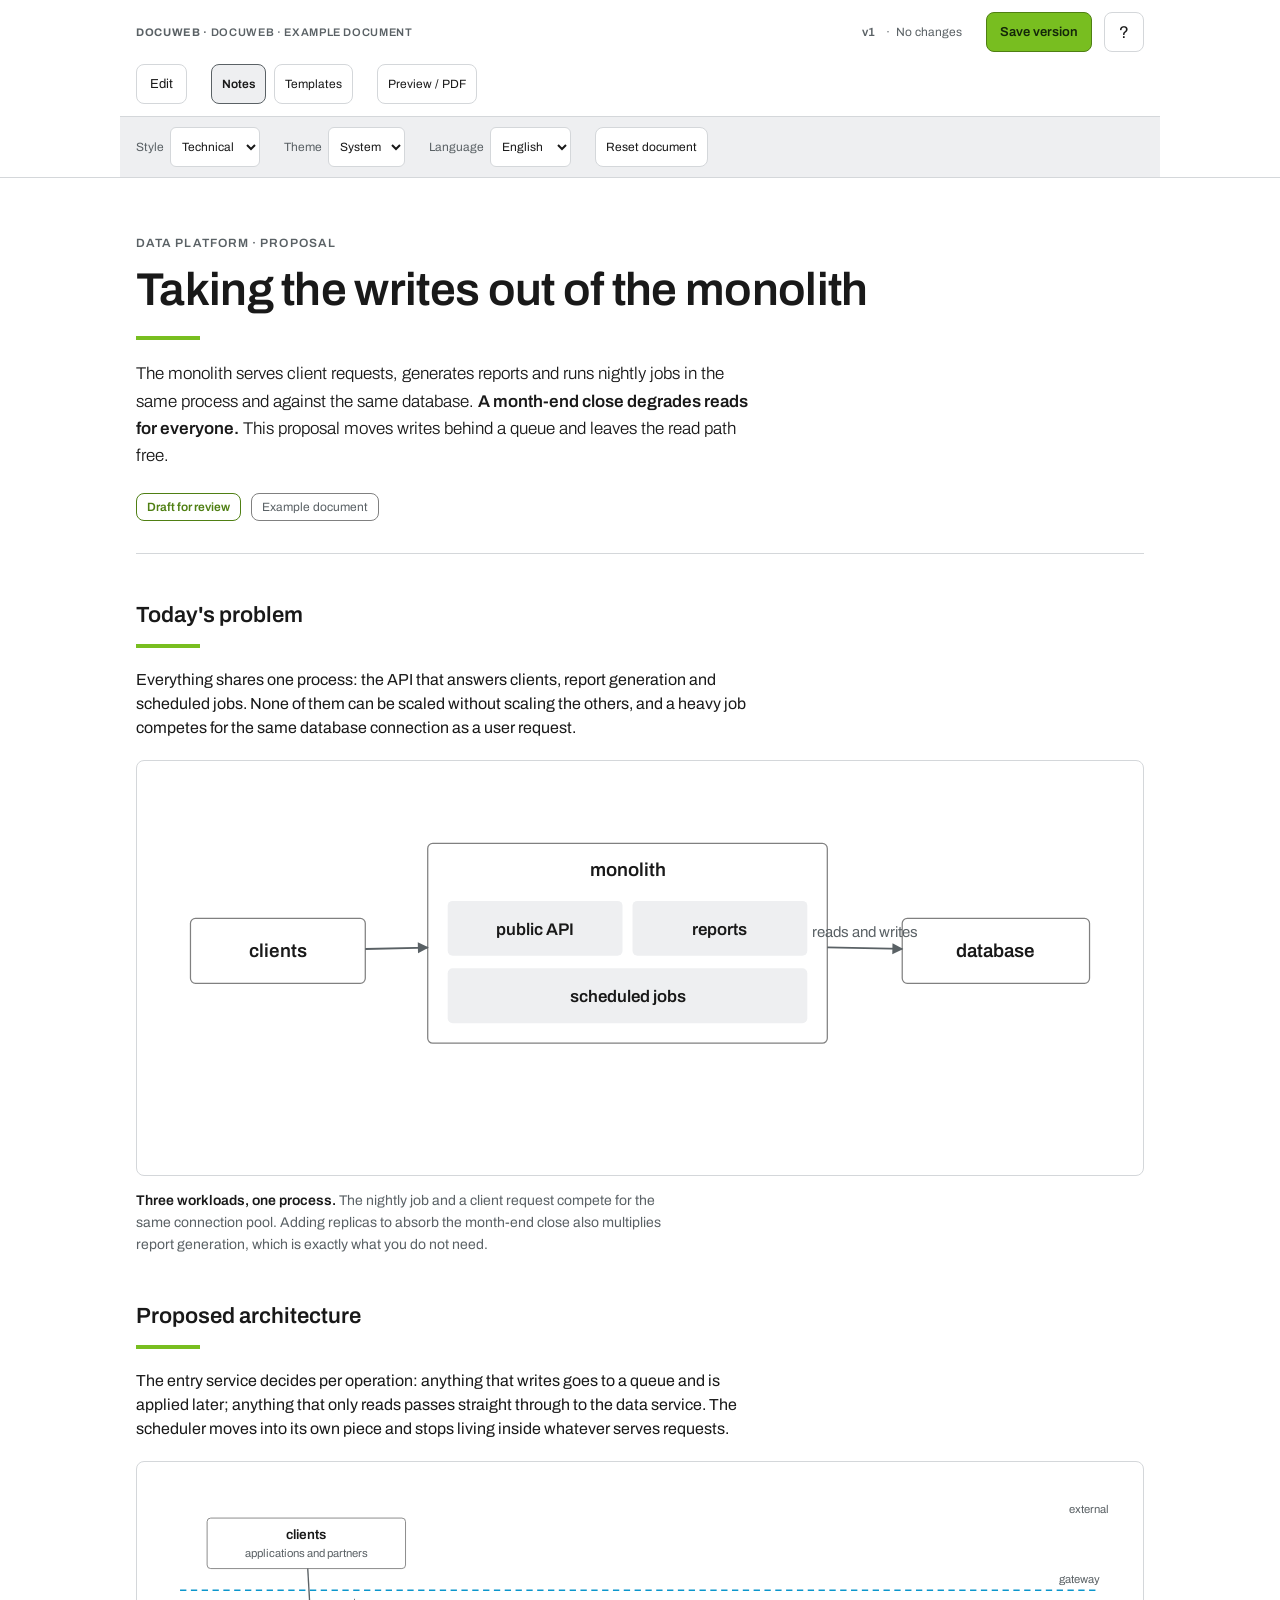
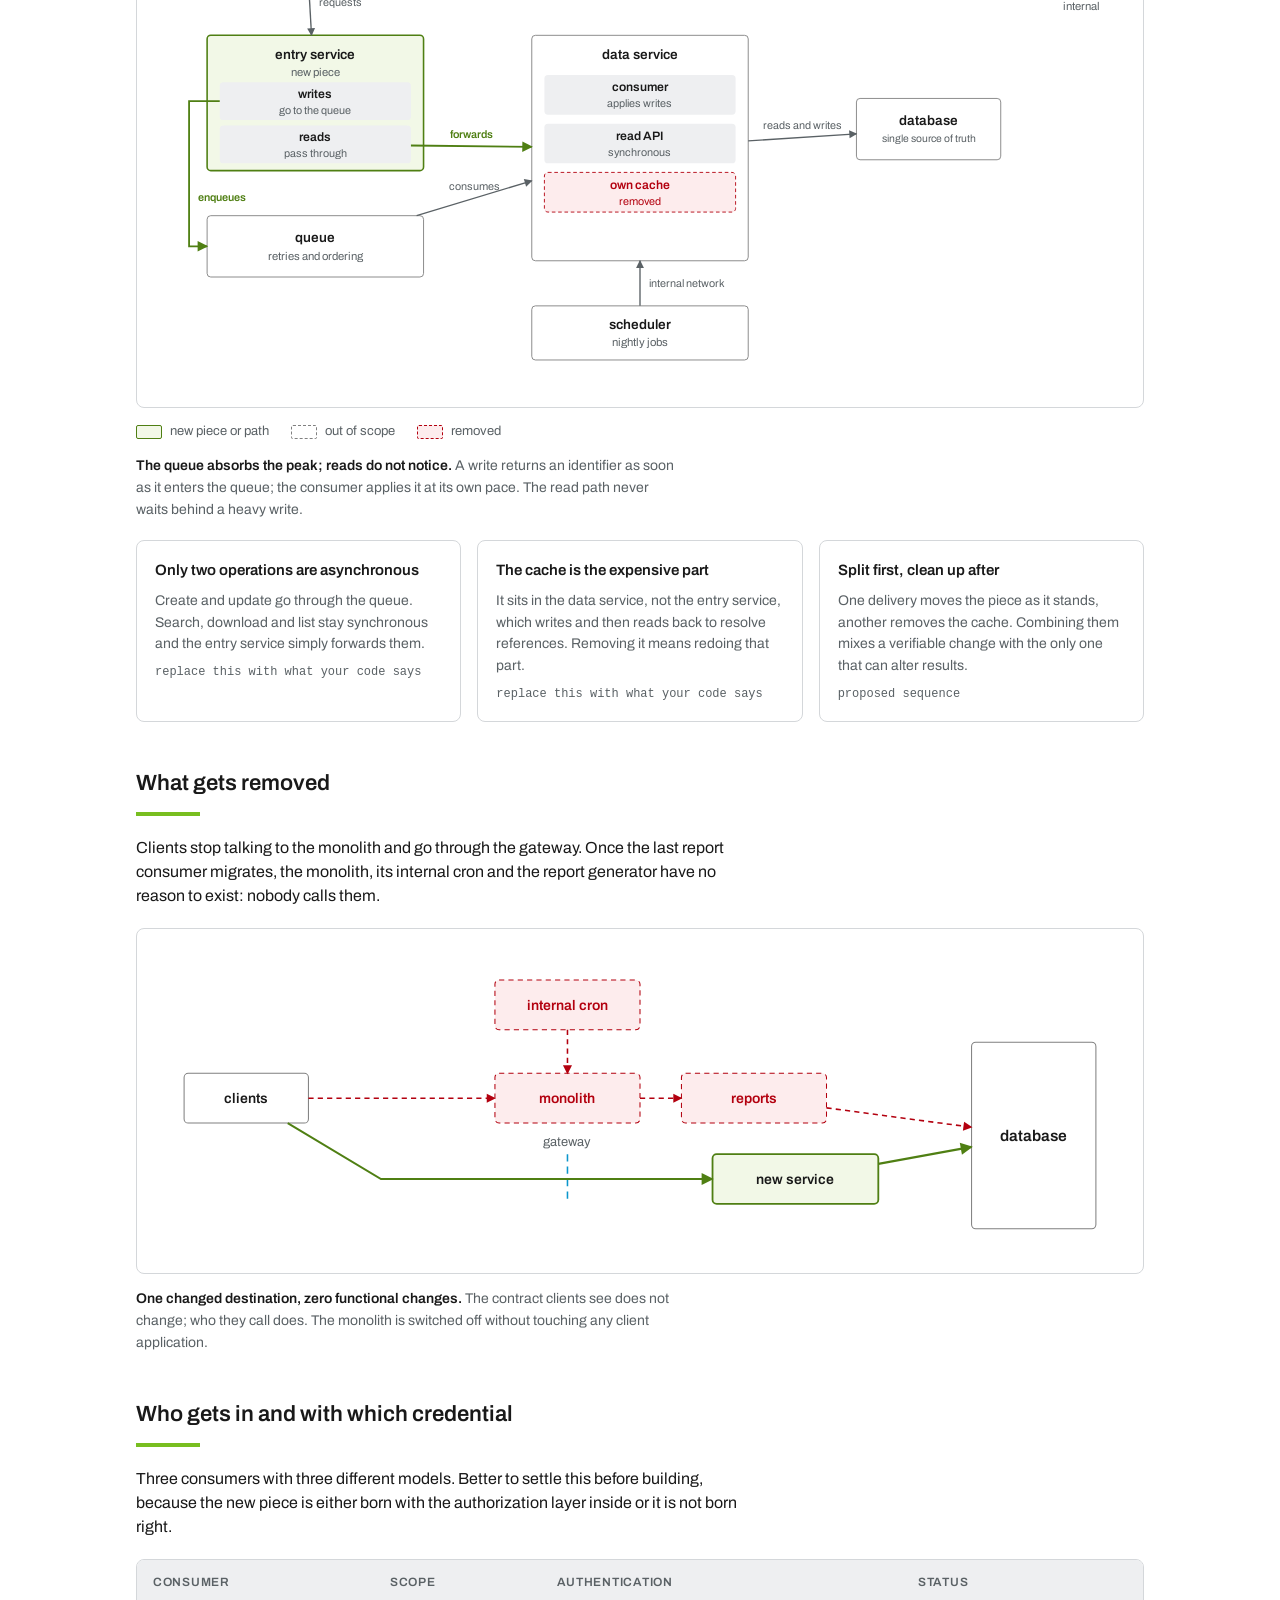
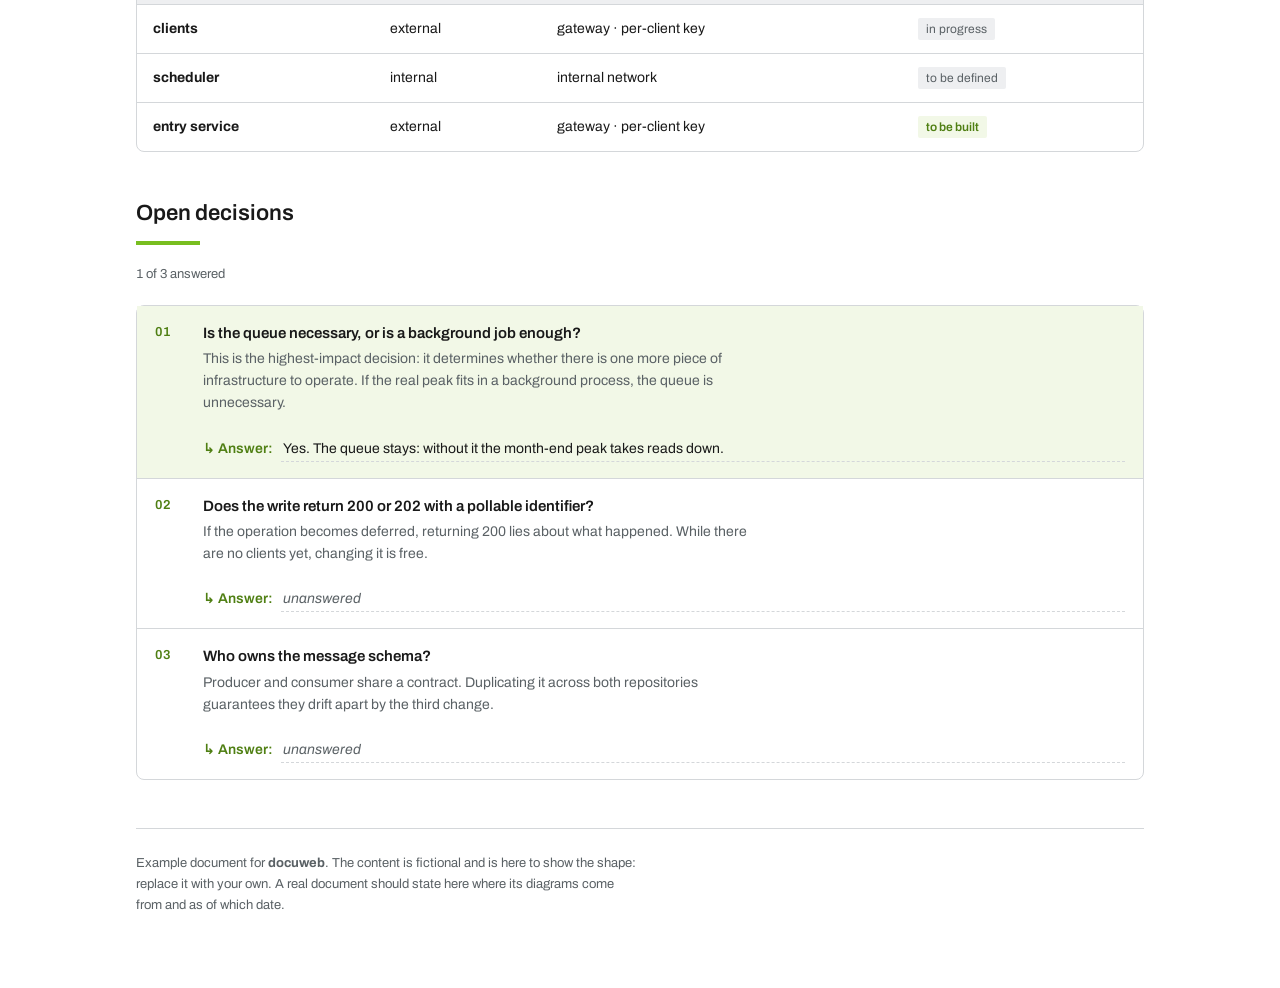
==== index.html @ 3a15a32e "feat: un solo botón Editar, Restablecer a la vista y enlaces Tres cosas que se notan al usar el docu" ====
<!doctype html>
<html lang="en">
<head>
<meta charset="utf-8">
<meta name="viewport" content="width=device-width, initial-scale=1, viewport-fit=cover">
<meta name="color-scheme" content="light dark">
<title>Taking the writes out of the monolith</title>
<meta name="description" content="docuweb example document: editable diagrams, review notes, decision answers and versioning in a single HTML file.">
<link rel="preconnect" href="https://fonts.googleapis.com">
<link rel="preconnect" href="https://fonts.gstatic.com" crossorigin>
<link rel="stylesheet" href="https://fonts.googleapis.com/css2?family=Archivo:wght@300;400;600&display=swap">
<style>:root{--surface:#ffffff;--surface-2:#eeeff1;--ink:#191919;--ink-muted:#5a6165;--border:#d4d7da;--border-strong:#808080;--brand:#78be20;--brand-ink:#4f7f13;--brand-tint:#f2f8e7;--info:#0b96cc;--danger:#b3000f;--danger-tint:#fdeced;--note-tint:#e6f4fb;--note-ink:#0a6d94;--radius:4px}@media (prefers-color-scheme:dark){:root:not([data-theme="light"]){--surface:#16191b;--surface-2:#212629;--ink:#eef1f2;--ink-muted:#a4acb1;--border:#343b40;--border-strong:#5e676c;--brand:#8fd42e;--brand-ink:#a3dd52;--brand-tint:#1c2a11;--info:#4cb9e6;--danger:#ff7b7b;--danger-tint:#2c1517;--note-tint:#112c38;--note-ink:#6fcdf0}}:root[data-theme="dark"]{--surface:#16191b;--surface-2:#212629;--ink:#eef1f2;--ink-muted:#a4acb1;--border:#343b40;--border-strong:#5e676c;--brand:#8fd42e;--brand-ink:#a3dd52;--brand-tint:#1c2a11;--info:#4cb9e6;--danger:#ff7b7b;--danger-tint:#2c1517;--note-tint:#112c38;--note-ink:#6fcdf0}*{box-sizing:border-box}html,body{margin:0;padding:0}#document-content a{color:var(--brand-ink);text-underline-offset:2px}#document-content a:hover{color:var(--ink)}img{max-width:100%}[hidden]{display:none!important}body{background:var(--surface);color:var(--ink);font-family:"Archivo",system-ui,-apple-system,"Segoe UI",sans-serif;line-height:1.5;-webkit-font-smoothing:antialiased}.page{max-width:1040px;margin:0 auto;padding-inline:16px;padding-block:32px 72px;display:flex;flex-direction:column;gap:56px}.appbar{position:sticky;top:env(safe-area-inset-top,0px);z-index:40;background:var(--surface);border-bottom:1px solid var(--border)}.appbar-inner{max-width:1040px;margin:0 auto;padding:10px 16px;display:flex;align-items:center;gap:10px;flex-wrap:wrap}.appbar .brandmark{font-size:12px;font-weight:600;letter-spacing:.09em;text-transform:uppercase;color:var(--ink-muted);margin-right:auto}.btn{font:inherit;font-size:13px;line-height:1;padding:9px 13px;border-radius:var(--radius);border:1px solid var(--border-strong);background:var(--surface);color:var(--ink);cursor:pointer;white-space:nowrap}.btn:hover{background:var(--surface-2)}.btn:focus-visible{outline:2px solid var(--info);outline-offset:2px}.btn[aria-pressed="true"]{background:var(--brand);border-color:var(--brand-ink);color:#14260a;font-weight:600}.btn--primary{background:var(--brand);border-color:var(--brand-ink);color:#14260a;font-weight:600}.btn--primary:hover{background:var(--brand-ink);color:#fff}.btn--ghost{border-color:var(--border)}.btn:disabled{opacity:.45;cursor:not-allowed}.btn--sm{padding:7px 10px;font-size:12px}.dirty{font-size:12px;color:var(--danger);font-weight:600;display:inline-flex;align-items:center;gap:6px}.dirty::before{content:"";width:7px;height:7px;border-radius:50%;background:var(--danger)}.saved{font-size:12px;color:var(--ink-muted)}.kicker{font-size:12px;font-weight:600;letter-spacing:.09em;text-transform:uppercase;color:var(--ink-muted);margin:0 0 12px}h1{font-size:clamp(30px,5vw,46px);line-height:1.14;font-weight:600;letter-spacing:-.015em;margin:0 0 20px;text-wrap:balance}h1::after{content:"";display:block;width:4rem;height:4px;background:var(--brand);margin-top:20px}.lede{font-size:17px;font-weight:300;line-height:1.6;max-width:62ch;margin:0}.lede strong{font-weight:600}.meta{display:flex;flex-wrap:wrap;gap:8px 10px;margin-top:24px}.pill{font-size:12px;line-height:1;padding:7px 10px;border:1px solid var(--border-strong);border-radius:var(--radius);color:var(--ink-muted)}.pill.is-draft{border-color:var(--brand-ink);color:var(--brand-ink);font-weight:600}section{display:flex;flex-direction:column;gap:20px}h2{font-size:24px;font-weight:600;line-height:1.25;margin:0;text-wrap:balance}h2::after{content:"";display:block;width:4rem;height:4px;background:var(--brand);margin-top:14px}h3{font-size:16px;font-weight:600;margin:0}p{margin:0;max-width:68ch}code{font-family:ui-monospace,SFMono-Regular,"SF Mono",Menlo,monospace;font-size:.88em;background:var(--surface-2);padding:1px 5px;border-radius:2px}figure{margin:0;display:flex;flex-direction:column;gap:14px}.figtools{display:none;flex-wrap:wrap;gap:8px;align-items:center;padding:10px;border:1px solid var(--border);border-bottom:none;border-radius:var(--radius) var(--radius) 0 0;background:var(--surface-2)}body.editing .figtools{display:flex}.figtools .sep{flex:1}.figtools .hint{font-size:12px;color:var(--ink-muted)}.canvas{overflow:auto;border:1px solid var(--border);border-radius:var(--radius);background:var(--surface);padding:20px 16px}body.editing .canvas{border-radius:0 0 var(--radius) var(--radius)}.canvas svg{display:block;height:auto;width:100%}.canvas--wide svg{min-width:880px}.canvas--mid svg{min-width:640px}body.editing .canvas svg{touch-action:none}figcaption{font-size:14px;color:var(--ink-muted);max-width:68ch;line-height:1.55}figcaption b{color:var(--ink);font-weight:600}.legend{display:flex;flex-wrap:wrap;gap:10px 22px;font-size:13px;color:var(--ink-muted)}.legend span{display:inline-flex;align-items:center;gap:8px}.swatch{width:26px;height:14px;border-radius:2px;flex:none}.sw-new{background:var(--brand-tint);border:1.5px solid var(--brand-ink)}.sw-out{border:1px dashed var(--border-strong)}.sw-dead{background:var(--danger-tint);border:1px dashed var(--danger)}.n-box{fill:var(--surface);stroke:var(--border-strong);stroke-width:1}.n-new{fill:var(--brand-tint);stroke:var(--brand-ink);stroke-width:1.75}.n-out{fill:var(--surface);stroke:var(--border-strong);stroke-width:1;stroke-dasharray:5 4}.n-dead{fill:var(--danger-tint);stroke:var(--danger);stroke-width:1;stroke-dasharray:5 4}.n-chip{fill:var(--surface-2);stroke:none}.n-chipdead{fill:var(--danger-tint);stroke:var(--danger);stroke-width:1;stroke-dasharray:4 3}.n-divider{fill:none;stroke:var(--info);stroke-width:1.5;stroke-dasharray:7 5}.n-label{fill:none;stroke:none}.n-note{fill:var(--note-tint);stroke:var(--note-ink);stroke-width:1.25}.t-note{fill:var(--ink);font-size:12.5px}.t-noteby{fill:var(--note-ink);font-size:11px;font-weight:600}.e-note{stroke:var(--note-ink);stroke-width:1.25;fill:none;stroke-dasharray:3 3}.p-note{fill:var(--note-ink)}body.no-notes .note-layer{display:none}.t-title{fill:var(--ink);font-size:15px;font-weight:600}.t-title.sm{font-size:13.5px}.node-link{cursor:pointer}.node-link text:first-of-type{text-decoration:underline;text-underline-offset:2px}body.editing .node-link{cursor:default}.t-sub{fill:var(--ink-muted);font-size:12.5px}.t-sub.sm{font-size:12px}.t-dead{fill:var(--danger)}.t-edge{fill:var(--ink-muted);font-size:12px}.t-edge.new{fill:var(--brand-ink);font-weight:600}.t-edge.dead{fill:var(--danger)}.e-line{stroke:var(--ink-muted);stroke-width:1.5;fill:none}.e-new{stroke:var(--brand-ink);stroke-width:2;fill:none}.e-dead{stroke:var(--danger);stroke-width:1.5;fill:none;stroke-dasharray:5 4}.h-line{fill:var(--ink-muted)}.h-new{fill:var(--brand-ink)}.h-dead{fill:var(--danger)}.hit{fill:transparent;stroke:transparent;stroke-width:10}.hitlbl{fill:transparent;stroke:none}body.editing [data-elabel]{cursor:move}.canvas svg text{pointer-events:none;user-select:none;-webkit-user-select:none}body.editing .node,body.editing .edge{cursor:pointer}body.editing .node.dragging{cursor:grabbing}.sel-ring{fill:none;stroke:var(--info);stroke-width:2;stroke-dasharray:4 3;pointer-events:none}.marquee{fill:var(--info);fill-opacity:.08;stroke:var(--info);stroke-width:1;stroke-dasharray:4 3;pointer-events:none}.handle{fill:var(--surface);stroke:var(--info);stroke-width:1.75;cursor:nwse-resize}.wp{fill:var(--surface);stroke:var(--info);stroke-width:1.75;cursor:move}.anch{fill:var(--surface);stroke:var(--info);stroke-width:1.25;opacity:.55;cursor:pointer}.anch:hover{opacity:1;stroke-width:2}.anch.is-on{fill:var(--info);opacity:1}.endp{fill:var(--info);stroke:var(--surface);stroke-width:1.5;cursor:move}.connect-src{stroke:var(--info)!important;stroke-width:2.5!important}.props{position:fixed;right:16px;bottom:16px;z-index:50;width:360px;max-width:calc(100vw - 32px);background:var(--surface);border:1px solid var(--border-strong);border-radius:var(--radius);box-shadow:0 4px 20px rgba(25,25,25,.2);padding:16px;display:none;flex-direction:column;gap:12px;max-height:min(80vh,760px);overflow:auto}.props.open{display:flex}.props header{display:flex;align-items:center;gap:8px}.props header h3{font-size:14px;margin-right:auto}.field{display:flex;flex-direction:column;gap:5px}.field label{font-size:11px;font-weight:600;letter-spacing:.06em;text-transform:uppercase;color:var(--ink-muted)}.field input,.field select,.field textarea{font:inherit;font-size:13px;padding:8px 9px;border:1px solid var(--border-strong);border-radius:var(--radius);background:var(--surface);color:var(--ink);width:100%}.field textarea{resize:vertical;line-height:1.45;min-height:76px}.field input:focus,.field select:focus,.field textarea:focus{outline:2px solid var(--info);outline-offset:1px;border-color:var(--info)}.props-actions{display:flex;gap:8px;flex-wrap:wrap}.btn--danger{border-color:var(--danger);color:var(--danger)}.btn--danger:hover{background:var(--danger-tint)}.revbadge{font:inherit;font-size:12px;font-weight:600;line-height:1;padding:7px 10px;border-radius:var(--radius);border:1px solid var(--brand-ink);background:var(--brand-tint);color:var(--brand-ink);cursor:pointer;font-variant-numeric:tabular-nums}.revbadge:hover{background:var(--brand);color:#14260a}.revbadge:focus-visible{outline:2px solid var(--info);outline-offset:2px}.overlay{position:fixed;top:0;right:0;bottom:0;left:0;inset:0;z-index:60;background:rgba(25,25,25,.6);display:flex;align-items:center;justify-content:center;padding:16px}.modal{background:var(--surface);border:1px solid var(--border-strong);border-radius:var(--radius);padding:22px;width:420px;max-width:100%;max-height:min(80vh,640px);overflow:auto;display:flex;flex-direction:column;gap:14px;box-shadow:0 4px 20px rgba(25,25,25,.2)}.modal h3{font-size:18px}.modal .field input{width:100%}.modal p{font-size:13.5px;color:var(--ink-muted);line-height:1.5}.histlist{display:flex;flex-direction:column;gap:0;border:1px solid var(--border);border-radius:var(--radius)}.histrow{display:grid;grid-template-columns:44px 1fr;gap:12px;padding:12px 14px;border-bottom:1px solid var(--border);font-size:13.5px}.histrow:last-child{border-bottom:none}.histrow.is-current{background:var(--brand-tint)}.histrow .r{font-weight:600;color:var(--brand-ink);font-variant-numeric:tabular-nums}.histrow .who{color:var(--ink-muted);font-size:12.5px}.notice{display:none;gap:12px;align-items:flex-start;border:1px solid var(--brand-ink);background:var(--brand-tint);border-radius:var(--radius);padding:14px 16px;font-size:13.5px;line-height:1.5}.notice.open{display:flex}.notice p{margin:0;flex:1;color:var(--ink)}.notes{display:grid;grid-template-columns:repeat(auto-fit,minmax(260px,1fr));gap:16px}.note{border:1px solid var(--border);border-radius:var(--radius);padding:18px;display:flex;flex-direction:column;gap:8px}.note h3{font-size:15px}.note p{font-size:14px;color:var(--ink-muted);line-height:1.55}.note .src{font-size:12px;color:var(--ink-muted);font-family:ui-monospace,SFMono-Regular,Menlo,monospace}.tablewrap{overflow-x:auto;border:1px solid var(--border);border-radius:var(--radius)}table{border-collapse:collapse;width:100%;min-width:560px;font-size:14px}th,td{text-align:left;padding:13px 16px;border-bottom:1px solid var(--border);vertical-align:top}thead th{font-size:12px;font-weight:600;letter-spacing:.06em;text-transform:uppercase;color:var(--ink-muted);background:var(--surface-2)}tbody tr:last-child td{border-bottom:none}.tag{display:inline-block;font-size:12px;line-height:1;padding:5px 8px;border-radius:2px;background:var(--surface-2);color:var(--ink-muted);white-space:nowrap}.tag.is-new{background:var(--brand-tint);color:var(--brand-ink);font-weight:600}ol.decisions{margin:0;padding:0;list-style:none;border:1px solid var(--border);border-radius:var(--radius)}ol.decisions li{display:grid;grid-template-columns:34px 1fr;gap:14px;padding:16px 18px;border-bottom:1px solid var(--border)}ol.decisions li:last-child{border-bottom:none}ol.decisions li.is-answered{background:var(--brand-tint)}.num{font-size:13px;font-weight:600;color:var(--brand-ink);font-variant-numeric:tabular-nums;padding-top:1px}.decision-q{font-weight:600;font-size:15px;margin-bottom:4px}.decision-w{font-size:14px;color:var(--ink-muted);line-height:1.55}.answer{display:flex;gap:8px;align-items:flex-start;margin-top:10px}.answer .lbl{font-size:14px;font-weight:600;line-height:1.55;color:var(--brand-ink);white-space:nowrap}.answer textarea{flex:1;min-width:0;font:inherit;font-size:14px;line-height:1.55;color:var(--ink);background:transparent;border:0;border-bottom:1px dashed var(--border);border-radius:0;padding:0 2px 2px;margin:0;resize:none;overflow:hidden}.answer textarea::placeholder{color:var(--ink-muted);font-style:italic}.answer textarea:hover{border-bottom-color:var(--border-strong)}.answer textarea:focus{outline:none;border-bottom:1px solid var(--brand-ink)}.deccount{font-size:13px;color:var(--ink-muted);font-variant-numeric:tabular-nums}footer{border-top:1px solid var(--border);padding-top:24px;font-size:13px;color:var(--ink-muted);line-height:1.6;display:flex;flex-direction:column;gap:8px}footer p{max-width:72ch}@media (max-width:560px){.page{padding-block:24px 48px;gap:44px}ol.decisions li{grid-template-columns:24px 1fr;gap:10px;padding:14px}.props{left:16px;right:16px;bottom:8px;width:auto}}:root{--radius:8px}#document-content{display:flex;flex-direction:column;gap:48px;min-width:0}#document-content>header{padding:24px 0 32px;border-bottom:1px solid var(--border)}#document-content>section{min-width:0}.appbar-inner{position:relative;display:flex;flex-direction:column;align-items:stretch;gap:12px;padding:12px 16px 0}.appbar-heading,.appbar-actions,.menu-content,.appbar-preferences{display:flex;align-items:center;gap:8px}.appbar-heading{padding-right:52px;min-width:0}.document-identity{flex:1;min-width:0;overflow:hidden;text-overflow:ellipsis;white-space:nowrap;font-size:11px;letter-spacing:.06em;text-transform:uppercase;color:var(--ink-muted)}.appbar .brandmark{font-size:11px;letter-spacing:inherit;margin:0}.product-name{font-weight:700}.document-state{display:flex;align-items:center;gap:6px;white-space:nowrap;color:var(--ink-muted);font-size:12px;margin-right:16px}.appbar .revbadge{background:transparent;color:var(--ink-muted);border-color:transparent;min-height:40px;padding:0 4px}.appbar .btn,.appbar select{min-height:40px;box-shadow:none;border-color:var(--border)}.appbar .btn[aria-pressed=true]{background:var(--surface-2);border-color:var(--ink-muted);color:var(--ink);font-weight:600}.appbar #btn-help{position:absolute;right:16px;top:12px;width:40px;font-size:17px}.appbar #btn-save{margin-left:auto;border-color:var(--brand-ink)}.appbar:has(#status.dirty) #btn-save{outline:2px solid var(--brand-tint);outline-offset:2px}.appbar .dirty::before{display:none}.appbar-actions{gap:24px;flex-wrap:wrap}.appbar-preferences{background:var(--surface-2);margin:0 -16px;padding:10px 16px;border-top:1px solid var(--border);gap:24px;flex-wrap:wrap}.mobile-control,.mobile-label{display:none}.document-controls{display:flex;flex-wrap:wrap;gap:24px;align-items:center}.document-controls label{font-size:12px;color:var(--ink-muted);display:flex;gap:6px;align-items:center}.document-controls select{font:inherit;color:var(--ink);background:var(--surface);border:1px solid var(--border);border-radius:6px;padding:7px}.content-tools{display:none;padding:12px 0;border-top:1px solid var(--border);gap:8px;flex-wrap:wrap}body.editing-content .content-tools{display:flex}[contenteditable=true]{outline:1px dashed var(--border-strong);outline-offset:5px;cursor:text;white-space:pre-wrap;min-height:1.2em}[contenteditable=true]:focus{outline:2px solid var(--info);border-radius:2px}.metric-grid{display:grid;grid-template-columns:repeat(3,minmax(0,1fr));gap:16px}.metric{border:1px solid var(--border);border-radius:var(--radius);padding:22px;background:var(--surface-2)}.metric h3{font-size:13px;color:var(--ink-muted);margin-bottom:12px}.metric p{font-size:26px;font-weight:600;line-height:1.2}.callout{padding:22px;border-left:4px solid var(--brand-ink);background:var(--brand-tint);border-radius:0 var(--radius) var(--radius) 0;display:grid;gap:10px}.template-grid{display:grid;grid-template-columns:repeat(2,minmax(0,1fr));gap:12px;margin-top:18px}.template-card{white-space:normal;text-align:left;line-height:1.5;padding:20px;display:flex;flex-direction:column;gap:8px}.template-card small{font-size:12px;color:var(--ink-muted)}.template-preview{height:48px;display:flex;gap:5px;align-items:flex-end}.template-preview i{display:block;width:22%;background:var(--border);height:60%;border-radius:3px}.template-preview i:first-child{height:100%;background:var(--brand-ink)}.modal{max-height:85vh;overflow:auto}:root[data-design=editorial] #document-content{gap:60px}:root[data-design=editorial] .page{max-width:920px}:root[data-design=editorial] #document-content h1{font:500 clamp(38px,6vw,62px)/1.08 Georgia,serif;letter-spacing:-.035em}:root[data-design=editorial] #document-content h2{font-family:Georgia,serif;font-size:30px;font-weight:500}:root[data-design=editorial] #document-content h2::after{display:none}:root[data-design=editorial] #document-content>section{padding-top:24px;border-top:1px solid var(--border)}:root[data-design=editorial] .lede{font-size:20px;line-height:1.7}:root[data-design=executive] #document-content>header{padding:32px;border-radius:14px;background:var(--surface-2);border:1px solid var(--border)}:root[data-design=executive] #document-content h1{font-size:clamp(32px,5vw,48px);max-width:22ch}:root[data-design=executive] #document-content h2::after{width:28px;height:3px;margin-top:10px}:root[data-design=executive] #document-content>section{gap:18px}:root[data-design=technical] #document-content h2{font-size:22px}:root[data-design=technical] .canvas{background-image:radial-gradient(var(--border) .6px,transparent .6px);background-size:16px 16px}.answer-print{display:none;white-space:pre-wrap;overflow-wrap:anywhere}ol.decisions li>.answer{grid-column:2;min-width:0}.answer-print{flex:1;min-width:0}.appearance-group{border-top:1px solid var(--border);margin-top:14px;padding-top:12px}.appearance-group summary{font-size:13px;font-weight:600;cursor:pointer;padding:4px 0}.appearance-fields{display:flex;flex-direction:column;gap:12px;padding-top:12px}.appearance-grid{display:grid;grid-template-columns:1fr 1fr;gap:10px}.color-controls{display:flex;gap:6px;align-items:center}.color-controls input[type=color]{width:40px;height:36px;padding:3px;flex:none;cursor:pointer}.color-controls input[type=text]{min-width:0;flex:1;font-family:monospace}.color-field>.btn{align-self:flex-start}.appearance-actions{border-top:1px solid var(--border);padding-top:12px;margin:12px 0}.section-controls{display:flex;gap:8px;flex-wrap:wrap;padding:10px;background:var(--surface-2);border:1px dashed var(--border);border-radius:var(--radius)}@media print{.section-controls{display:none!important}}#props-body{display:flex;flex-direction:column;gap:8px}.props>header{position:sticky;top:-16px;background:var(--surface);z-index:1;padding:10px 0}.tablewrap th,.tablewrap td{overflow-wrap:anywhere}@media(max-width:600px){.metric-grid,.template-grid{grid-template-columns:1fr}.appbar{position:static}.appbar-heading{padding:0}.document-state,.desktop-label,.product-name{display:none}.mobile-control,.mobile-label{display:inline-flex}.appbar .btn,.appbar select{min-height:44px}.appbar-inner{padding-bottom:12px;gap:8px}.appbar-actions{gap:8px;flex-wrap:nowrap;justify-content:space-between}.toolbar-menu{position:relative}.toolbar-menu .menu-content{display:none;position:absolute;top:calc(100% + 6px);left:0;z-index:45;padding:8px;min-width:180px;flex-direction:column;align-items:stretch;background:var(--surface);border:1px solid var(--border);border-radius:8px}.toolbar-menu.is-open .menu-content{display:flex}.secondary-menu{order:3}.secondary-menu .menu-content{left:auto;right:0}.appbar #btn-help{position:static;width:auto;font-size:13px}.appbar #btn-help::after{content:' ' attr(aria-label)}.appbar-preferences{display:none;margin-bottom:-12px}.appbar-preferences.is-open{display:flex}.document-controls{flex-direction:column;align-items:stretch;gap:8px}.document-controls label{justify-content:space-between}.document-controls select{min-width:60%}.document-controls{width:100%}:root[data-design=executive] #document-content>header{padding:22px}#document-content{gap:36px}}@page{size:A4;margin:17mm 16mm 18mm}@media print{:root,:root[data-theme],:root:not([data-theme=light]){--surface:#fff;--surface-2:#f3f4f5;--ink:#191919;--ink-muted:#50565a;--border:#c9cdd0;--border-strong:#747b80;--brand:#78be20;--brand-ink:#436d10;--brand-tint:#f2f8e7;--info:#096889;--danger:#a40014;--danger-tint:#fff0f0;--note-tint:#edf6fa;--note-ink:#075e80;color-scheme:light}*{-webkit-print-color-adjust:exact;print-color-adjust:exact}body{background:white;font-size:10pt}.appbar,.content-tools,.notice,.props,.overlay,.figtools,body.editing .figtools{display:none!important}.page{display:block!important;max-width:none!important;padding:0!important;margin:0!important}#document-content{display:block!important}#document-content>header{margin-bottom:9mm;padding-top:0}#document-content>section{display:block;margin:0 0 9mm;padding-top:0}#document-content>section>*+*{margin-top:4mm}#document-content h1{font-size:30pt!important}#document-content h2{font-size:18pt!important;break-after:avoid}h3{break-after:avoid}p,li{orphans:3;widows:3}figure,.metric,.note,.callout,ol.decisions li{break-inside:avoid}.canvas{overflow:visible;padding:8px;background-image:none!important}.canvas svg{width:100%!important;min-width:0!important;max-height:180mm}.tablewrap{overflow:visible}table{width:100%;min-width:0!important;table-layout:fixed}thead{display:table-header-group}tr{break-inside:avoid}.answer textarea{display:none!important}.answer-print{display:block}[contenteditable]{outline:none!important}.sel-ring,.handle,.wp,.marquee{display:none!important}footer{margin-top:8mm;padding-top:4mm;border-top:1px solid var(--border)}}</style>
</head>
<body>

<div class="appbar">
  <div class="appbar-inner">
    <div class="appbar-heading">
    <button type="button" class="btn mobile-control" id="btn-menu" data-panel="preferences" aria-controls="preferences" aria-expanded="false" data-i18n-aria-label="appbar.preferences" aria-label="Preferencias">☰</button>
    <div class="document-identity"><span class="product-name">docuweb · </span><span class="brandmark">docuweb · example document</span></div>
    <div class="document-state" aria-live="polite">
    <button type="button" class="revbadge" id="btn-history" data-i18n-title="appbar.history.title" title="Ver el historial de versiones de este fichero">v1</button>
    <span aria-hidden="true">·</span><span id="status" class="saved" data-i18n="status.clean">Sin cambios</span>
    </div>
    <button type="button" class="btn btn--primary" id="btn-save"><span class="desktop-label" data-i18n="appbar.save">Guardar versión</span><span class="mobile-label" data-i18n="appbar.saveShort">Guardar</span></button>
    </div>
    <div class="appbar-actions">
    <button type="button" class="btn" id="btn-edit" aria-pressed="false" data-i18n-title="appbar.edit.title" title="Edita el texto y los diagramas del documento" data-i18n="appbar.edit">Editar</button>
    <div class="toolbar-menu secondary-menu" id="secondary-menu">
    <button type="button" class="btn mobile-control" data-panel="secondary-menu" aria-controls="secondary-actions" aria-expanded="false" data-i18n-aria-label="appbar.more" aria-label="Más">•••</button>
    <div class="menu-content" id="secondary-actions">
    <button type="button" class="btn btn--sm" id="btn-notes" aria-pressed="true" data-i18n-title="appbar.notes.title" title="Muestra u oculta las notas de revisión" data-i18n="appbar.notes">Notas</button>
    <button type="button" class="btn btn--sm btn--ghost" id="btn-help" data-i18n-title="appbar.help.title" data-i18n-aria-label="appbar.help" aria-label="Ayuda" title="Cómo se edita este documento">?</button>
    <button type="button" class="btn btn--sm" id="btn-templates" data-i18n="appbar.templates">Plantillas</button>
    </div></div>
    <button type="button" class="btn btn--sm" id="btn-print" data-i18n="appbar.print">Imprimir / PDF</button>
    </div>
    <div class="appbar-preferences" id="preferences">
    <div class="document-controls"><label><span data-i18n="appbar.style">Estilo</span> <select id="design-select"><option value="technical" data-i18n="style.technical">Técnico</option><option value="editorial" data-i18n="style.editorial">Editorial</option><option value="executive" data-i18n="style.executive">Ejecutivo</option></select></label><label><span data-i18n="appbar.theme">Tema</span> <select id="theme-select"><option value="auto" data-i18n="theme.auto">Sistema</option><option value="light" data-i18n="theme.light">Claro</option><option value="dark" data-i18n="theme.dark">Oscuro</option></select></label><label><span data-i18n="appbar.lang">Idioma</span> <select id="lang-select"><option value="es">Español</option><option value="en">English</option></select></label></div>
    <button type="button" class="btn btn--ghost btn--sm" id="btn-reset" data-i18n-title="appbar.reset.title" title="Vuelve al contenido y los ajustes guardados en este fichero" data-i18n="appbar.reset">Restablecer documento</button>
    </div>
  </div>
</div>

<div class="page">

  <div class="notice" id="notice">
    <p id="notice-text"></p>
    <button type="button" class="btn btn--sm" id="notice-dismiss" data-i18n="notice.dismiss">Entendido</button>
  </div>

  <div id="document-content">
  <!-- ═══════════════ CONTENIDO DEL DOCUMENTO ═══════════════
       Todo lo que hay entre esta marca y la de cierre es tuyo.
       El resto del fichero es el motor: no hace falta tocarlo.
  ════════════════════════════════════════════════════════ -->
  <header>
    <p class="kicker">Data platform · proposal</p>
    <h1>Taking the writes out of the monolith</h1>
    <p class="lede">
      The monolith serves client requests, generates reports and runs nightly jobs in the same
      process and against the same database. <strong>A month-end close degrades reads for
      everyone.</strong> This proposal moves writes behind a queue and leaves the read path free.
    </p>
    <div class="meta">
      <span class="pill is-draft">Draft for review</span>
      <span class="pill">Example document</span>
    </div>
  </header>

  <section>
    <h2>Today's problem</h2>
    <p>
      Everything shares one process: the API that answers clients, report generation and scheduled
      jobs. None of them can be scaled without scaling the others, and a heavy job competes for the
      same database connection as a user request.
    </p>
    <figure data-fig="f1">
      <div class="figtools" data-tools="f1"></div>
      <div class="canvas canvas--mid"><svg data-svg="f1" role="img" aria-label="The monolith contains the public API, report generation and scheduled jobs, and all three compete for the same database."></svg></div>
      <figcaption>
        <b>Three workloads, one process.</b> The nightly job and a client request compete for the
        same connection pool. Adding replicas to absorb the month-end close also multiplies report
        generation, which is exactly what you do not need.
      </figcaption>
    </figure>
  </section>

  <section>
    <h2>Proposed architecture</h2>
    <p>
      The entry service decides per operation: anything that writes goes to a queue and is applied
      later; anything that only reads passes straight through to the data service. The scheduler
      moves into its own piece and stops living inside whatever serves requests.
    </p>
    <figure data-fig="f2">
      <div class="figtools" data-tools="f2"></div>
      <div class="canvas canvas--wide"><svg data-svg="f2" role="img" aria-label="Clients come in through a gateway to the entry service, which queues writes and forwards reads to the data service; the scheduler comes in over the internal network."></svg></div>
      <div class="legend">
        <span><i class="swatch sw-new"></i>new piece or path</span>
        <span><i class="swatch sw-out"></i>out of scope</span>
        <span><i class="swatch sw-dead"></i>removed</span>
      </div>
      <figcaption>
        <b>The queue absorbs the peak; reads do not notice.</b> A write returns an identifier as
        soon as it enters the queue; the consumer applies it at its own pace. The read path never
        waits behind a heavy write.
      </figcaption>
    </figure>

    <div class="notes">
      <div class="note">
        <h3>Only two operations are asynchronous</h3>
        <p>
          Create and update go through the queue. Search, download and list stay synchronous and the
          entry service simply forwards them.
        </p>
        <p class="src">replace this with what your code says</p>
      </div>
      <div class="note">
        <h3>The cache is the expensive part</h3>
        <p>
          It sits in the data service, not the entry service, which writes and then reads back to
          resolve references. Removing it means redoing that part.
        </p>
        <p class="src">replace this with what your code says</p>
      </div>
      <div class="note">
        <h3>Split first, clean up after</h3>
        <p>
          One delivery moves the piece as it stands, another removes the cache. Combining them mixes
          a verifiable change with the only one that can alter results.
        </p>
        <p class="src">proposed sequence</p>
      </div>
    </div>
  </section>

  <section>
    <h2>What gets removed</h2>
    <p>
      Clients stop talking to the monolith and go through the gateway. Once the last report consumer
      migrates, the monolith, its internal cron and the report generator have no reason to exist:
      nobody calls them.
    </p>
    <figure data-fig="f3">
      <div class="figtools" data-tools="f3"></div>
      <div class="canvas canvas--mid"><svg data-svg="f3" role="img" aria-label="Clients start calling the new service through the gateway; the monolith, the internal cron and report generation are switched off."></svg></div>
      <figcaption>
        <b>One changed destination, zero functional changes.</b> The contract clients see does not
        change; who they call does. The monolith is switched off without touching any client
        application.
      </figcaption>
    </figure>
  </section>

  <section>
    <h2>Who gets in and with which credential</h2>
    <p>
      Three consumers with three different models. Better to settle this before building, because
      the new piece is either born with the authorization layer inside or it is not born right.
    </p>
    <div class="tablewrap">
      <table>
        <thead><tr><th scope="col">Consumer</th><th scope="col">Scope</th><th scope="col">Authentication</th><th scope="col">Status</th></tr></thead>
        <tbody>
          <tr><td><b>clients</b></td><td>external</td><td>gateway · per-client key</td><td><span class="tag">in progress</span></td></tr>
          <tr><td><b>scheduler</b></td><td>internal</td><td>internal network</td><td><span class="tag">to be defined</span></td></tr>
          <tr><td><b>entry service</b></td><td>external</td><td>gateway · per-client key</td><td><span class="tag is-new">to be built</span></td></tr>
        </tbody>
      </table>
    </div>
  </section>

  <section>
    <h2>Open decisions</h2>
    <p class="deccount" id="dec-count"></p>
    <ol class="decisions">
      <li data-decision="1"><span class="num">01</span><div>
        <p class="decision-q">Is the queue necessary, or is a background job enough?</p>
        <p class="decision-w">This is the highest-impact decision: it determines whether there is one more piece of infrastructure to operate. If the real peak fits in a background process, the queue is unnecessary.</p>
      </div>
        <div class="answer"><span class="lbl">↳ Answer:</span><textarea data-answer="1" rows="1" placeholder="unanswered"></textarea></div>
      </li>
      <li data-decision="2"><span class="num">02</span><div>
        <p class="decision-q">Does the write return 200 or 202 with a pollable identifier?</p>
        <p class="decision-w">If the operation becomes deferred, returning 200 lies about what happened. While there are no clients yet, changing it is free.</p>
      </div>
        <div class="answer"><span class="lbl">↳ Answer:</span><textarea data-answer="2" rows="1" placeholder="unanswered"></textarea></div>
      </li>
      <li data-decision="3"><span class="num">03</span><div>
        <p class="decision-q">Who owns the message schema?</p>
        <p class="decision-w">Producer and consumer share a contract. Duplicating it across both repositories guarantees they drift apart by the third change.</p>
      </div>
        <div class="answer"><span class="lbl">↳ Answer:</span><textarea data-answer="3" rows="1" placeholder="unanswered"></textarea></div>
      </li>
    </ol>
  </section>

  <footer>
    <p>
      Example document for <b>docuweb</b>. The content is fictional and is here to show the shape:
      replace it with your own. A real document should state here where its diagrams come from and
      as of which date.
    </p>
  </footer>
  <!-- ═══════════════ FIN DEL CONTENIDO ═══════════════ -->
  </div>
  <div class="content-tools" data-i18n-aria-label="appbar.addContent" aria-label="Añadir contenido">
    <button class="btn btn--sm" type="button" data-add-block="header" data-i18n="add.header">+ Título</button>
    <button class="btn btn--sm" type="button" data-add-block="section" data-i18n="add.section">+ Sección</button>
    <button class="btn btn--sm" type="button" data-add-block="callout" data-i18n="add.callout">+ Aviso</button>
    <button class="btn btn--sm" type="button" data-add-block="table" data-i18n="add.table">+ Tabla</button>
    <button class="btn btn--sm" type="button" data-add-block="figure" data-i18n="add.diagram">+ Diagrama</button>
    <button class="btn btn--sm" type="button" data-add-block="decision" data-i18n="add.decision">+ Decisión</button>
    <button class="btn btn--sm" type="button" id="btn-link" data-i18n-title="add.link.title" title="Convierte el texto seleccionado en un enlace" data-i18n="add.link">Enlace</button>
    <button class="btn btn--sm" type="button" id="btn-content-undo" data-i18n="add.undo">Deshacer</button>
    <button class="btn btn--sm" type="button" id="btn-content-redo" data-i18n="add.redo">Rehacer</button>
  </div>
</div>

<div class="overlay" id="overlay" hidden>
  <div class="modal" role="dialog" aria-modal="true" aria-labelledby="modal-title">
    <h3 id="modal-title">Grabar versión</h3>
    <div id="modal-body"></div>
    <div class="props-actions" id="modal-actions"></div>
  </div>
</div>

<div class="props" id="props" role="dialog" data-i18n-aria-label="props.aria" aria-label="Propiedades del elemento seleccionado">
  <header>
    <h3 id="props-title" data-i18n="props.title">Propiedades</h3>
    <button type="button" class="btn btn--sm btn--ghost" id="props-close" data-i18n-aria-label="modal.close" aria-label="Cerrar" data-i18n="modal.close">Cerrar</button>
  </header>
  <div id="props-body"></div>
</div>

<script id="diagram-data" type="application/json">
{
  "version": 1,
  "meta": {"rev":1,"savedAt":"2026-09-21","savedBy":"","history":[]},
  "answers": {"1":"Yes. The queue stays: without it the month-end peak takes reads down."},
  "figures": {
    "f1": {
      "w": 780,
      "h": 300,
      "nodes": [
        {"id":"cli","x":30,"y":110,"w":140,"h":52,"kind":"box","title":"clients"},
        {"id":"mono","x":220,"y":50,"w":320,"h":160,"kind":"box","title":"monolith","top":true},
        {"id":"c1","x":236,"y":96,"w":140,"h":44,"kind":"chip","title":"public API","parent":"mono"},
        {"id":"c2","x":384,"y":96,"w":140,"h":44,"kind":"chip","title":"reports","parent":"mono"},
        {"id":"c3","x":236,"y":150,"w":288,"h":44,"kind":"chip","title":"scheduled jobs","parent":"mono"},
        {"id":"bd","x":600,"y":110,"w":150,"h":52,"kind":"box","title":"database"}
      ],
      "edges": [{"id":"e1","from":"cli","to":"mono","label":""},{"id":"e2","from":"mono","to":"bd","label":"reads and writes"}]
    },
    "f2": {
      "w": 1080,
      "h": 560,
      "nodes": [
        {"id":"zext","x":900,"y":18,"w":160,"h":20,"kind":"label","title":"external","align":"end"},
        {"id":"cli","x":60,"y":40,"w":220,"h":56,"kind":"box","title":"clients","sub":"applications and partners"},
        {"id":"div","x":30,"y":120,"w":1020,"h":0,"kind":"divider","title":"gateway","sub":"internal","align":"end"},
        {"id":"api","x":60,"y":170,"w":240,"h":150,"kind":"new","title":"entry service","sub":"new piece","top":true},
        {"id":"a1","x":74,"y":222,"w":212,"h":42,"kind":"chip","title":"writes","sub":"go to the queue","parent":"api"},
        {"id":"a2","x":74,"y":270,"w":212,"h":42,"kind":"chip","title":"reads","sub":"pass through","parent":"api"},
        {"id":"cola","x":60,"y":370,"w":240,"h":68,"kind":"box","title":"queue","sub":"retries and ordering"},
        {"id":"svc","x":420,"y":170,"w":240,"h":250,"kind":"box","title":"data service","top":true},
        {
          "id": "s1",
          "x": 434,
          "y": 214,
          "w": 212,
          "h": 44,
          "kind": "chip",
          "title": "consumer",
          "sub": "applies writes",
          "parent": "svc"
        },
        {"id":"s2","x":434,"y":268,"w":212,"h":44,"kind":"chip","title":"read API","sub":"synchronous","parent":"svc"},
        {"id":"s3","x":434,"y":322,"w":212,"h":44,"kind":"chipdead","title":"own cache","sub":"removed","parent":"svc"},
        {"id":"bd","x":780,"y":240,"w":160,"h":68,"kind":"box","title":"database","sub":"single source of truth"},
        {"id":"plan","x":420,"y":470,"w":240,"h":60,"kind":"box","title":"scheduler","sub":"nightly jobs"}
      ],
      "edges": [
        {"id":"e1","from":"cli","to":"api","label":"requests"},
        {
          "id": "e2",
          "from": "a1",
          "to": "cola",
          "label": "enqueues",
          "kind": "new",
          "fromAnchor": "w",
          "toAnchor": "w",
          "wps": [{"x":40,"y":243},{"x":40,"y":404}],
          "lo": {"dx":0,"dy":26}
        },
        {"id":"e3","from":"cola","to":"svc","label":"consumes"},
        {"id":"e4","from":"a2","to":"svc","label":"forwards","kind":"new"},
        {"id":"e5","from":"svc","to":"bd","label":"reads and writes"},
        {"id":"e6","from":"plan","to":"svc","label":"internal network"}
      ]
    },
    "f3": {
      "w": 940,
      "h": 280,
      "nodes": [
        {"id":"cli","x":30,"y":120,"w":120,"h":48,"kind":"box","title":"clients","small":true},
        {"id":"mono","x":330,"y":120,"w":140,"h":48,"kind":"dead","title":"monolith","small":true},
        {"id":"cron","x":330,"y":30,"w":140,"h":48,"kind":"dead","title":"internal cron","small":true},
        {"id":"inf","x":510,"y":120,"w":140,"h":48,"kind":"dead","title":"reports","small":true},
        {"id":"bd","x":790,"y":90,"w":120,"h":180,"kind":"box","title":"database"},
        {"id":"paso","x":400,"y":198,"w":0,"h":48,"kind":"divider","title":"gateway"},
        {"id":"api","x":540,"y":198,"w":160,"h":48,"kind":"new","title":"new service","small":true}
      ],
      "edges": [
        {"id":"e1","from":"cli","to":"mono","label":"","kind":"dead"},
        {"id":"e2","from":"mono","to":"inf","label":"","kind":"dead"},
        {"id":"e3","from":"inf","to":"bd","label":"","kind":"dead"},
        {"id":"e4","from":"cron","to":"mono","label":"","kind":"dead"},
        {"id":"e5","from":"cli","to":"api","label":"","kind":"new","wps":[{"x":220,"y":222}]},
        {"id":"e6","from":"api","to":"bd","label":"","kind":"new"}
      ]
    }
  }
}
</script>

<script id="template-data" type="application/json">[{"id":"propuesta-tecnica","title":"Propuesta técnica","description":"Del problema a una recomendación con alternativas y decisiones.","design":"technical","html":"<header><p class=\"kicker\">Documento de trabajo<\/p><h1>Título de la propuesta<\/h1><p class=\"lede\">Resume el cambio propuesto, a quién beneficia y por qué merece la pena.<\/p><div class=\"meta\"><span class=\"pill is-draft\">Borrador<\/span><span class=\"pill\">Fecha por completar<\/span><\/div><\/header><section><h2>Problema y alcance<\/h2><p>Describe el problema con evidencia. Delimita qué se incluye y qué queda fuera.<\/p><\/section><section><h2>Alternativas<\/h2><div class=\"tablewrap\"><table><thead><tr><th>Opción<\/th><th>Beneficio<\/th><th>Coste o limitación<\/th><\/tr><\/thead><tbody><tr><td>Situación actual<\/td><td>Por documentar<\/td><td>Por documentar<\/td><\/tr><tr><td>Propuesta<\/td><td>Por documentar<\/td><td>Por documentar<\/td><\/tr><\/tbody><\/table><\/div><\/section><section><h2>Arquitectura propuesta<\/h2><figure data-fig=\"f1\"><div class=\"figtools\" data-tools=\"f1\"><\/div><div class=\"canvas canvas--mid\"><svg data-svg=\"f1\" role=\"img\" aria-label=\"Entrada, proceso y resultado\"><\/svg><\/div><figcaption>Explica qué cambia y qué información pasa entre las piezas.<\/figcaption><\/figure><\/section><section><h2>Validación y riesgos<\/h2><p>Define cómo comprobar el resultado, qué podría fallar y cómo revertir el cambio.<\/p><\/section><section><h2>Decisión pendiente<\/h2><p class=\"deccount\" id=\"dec-count\"><\/p><ol class=\"decisions\"><li data-decision=\"1\"><span class=\"num\">01<\/span><div><p class=\"decision-q\">¿Se aprueba la propuesta?<\/p><p class=\"decision-w\">Indica responsable, condiciones y fecha de revisión.<\/p><\/div><div class=\"answer\"><span class=\"lbl\">Respuesta:<\/span><textarea data-answer=\"1\" rows=\"1\" placeholder=\"sin responder\"><\/textarea><\/div><\/li><\/ol><\/section><footer><p>Fuentes, responsable y fecha de actualización: por completar.<\/p><\/footer>","figures":{"f1":{"w":704,"h":224,"nodes":[{"id":"n0","x":32,"y":64,"w":176,"h":64,"kind":"box","title":"Entrada"},{"id":"n1","x":256,"y":64,"w":176,"h":64,"kind":"new","title":"Proceso"},{"id":"n2","x":480,"y":64,"w":176,"h":64,"kind":"box","title":"Resultado"}],"edges":[{"id":"e0","from":"n0","to":"n1","label":"envía"},{"id":"e1","from":"n1","to":"n2","label":"envía"}]}},"i18n":{"en":{"title":"Technical proposal","description":"From the problem to a recommendation, with alternatives and decisions.","html":"<header><p class=\"kicker\">Working document<\/p><h1>Proposal title<\/h1><p class=\"lede\">Summarise the proposed change, who benefits and why it is worth it.<\/p><div class=\"meta\"><span class=\"pill is-draft\">Draft<\/span><span class=\"pill\">Date to be filled in<\/span><\/div><\/header><section><h2>Problem and scope<\/h2><p>Describe the problem with evidence. Delimit what is included and what is left out.<\/p><\/section><section><h2>Alternatives<\/h2><div class=\"tablewrap\"><table><thead><tr><th>Option<\/th><th>Benefit<\/th><th>Cost or limitation<\/th><\/tr><\/thead><tbody><tr><td>Current situation<\/td><td>To be documented<\/td><td>To be documented<\/td><\/tr><tr><td>Proposal<\/td><td>To be documented<\/td><td>To be documented<\/td><\/tr><\/tbody><\/table><\/div><\/section><section><h2>Proposed architecture<\/h2><figure data-fig=\"f1\"><div class=\"figtools\" data-tools=\"f1\"><\/div><div class=\"canvas canvas--mid\"><svg data-svg=\"f1\" role=\"img\" aria-label=\"Input, process and output\"><\/svg><\/div><figcaption>Explain what changes and what information moves between the pieces.<\/figcaption><\/figure><\/section><section><h2>Validation and risks<\/h2><p>Define how to check the result, what could fail and how to revert the change.<\/p><\/section><section><h2>Pending decision<\/h2><p class=\"deccount\" id=\"dec-count\"><\/p><ol class=\"decisions\"><li data-decision=\"1\"><span class=\"num\">01<\/span><div><p class=\"decision-q\">Is the proposal approved?<\/p><p class=\"decision-w\">State the owner, the conditions and the review date.<\/p><\/div><div class=\"answer\"><span class=\"lbl\">Answer:<\/span><textarea data-answer=\"1\" rows=\"1\" placeholder=\"unanswered\"><\/textarea><\/div><\/li><\/ol><\/section><footer><p>Sources, owner and date of last update: to be completed.<\/p><\/footer>","figures":{"f1":{"w":704,"h":224,"nodes":[{"id":"n0","x":32,"y":64,"w":176,"h":64,"kind":"box","title":"Input"},{"id":"n1","x":256,"y":64,"w":176,"h":64,"kind":"new","title":"Process"},{"id":"n2","x":480,"y":64,"w":176,"h":64,"kind":"box","title":"Output"}],"edges":[{"id":"e0","from":"n0","to":"n1","label":"sends"},{"id":"e1","from":"n1","to":"n2","label":"sends"}]}}}}},{"id":"informe-ejecutivo","title":"Informe ejecutivo","description":"Hallazgos, indicadores y próximos pasos para decidir.","design":"executive","html":"<header><p class=\"kicker\">Documento de trabajo<\/p><h1>Título del informe<\/h1><p class=\"lede\">Escribe la conclusión principal y la decisión que necesita el lector.<\/p><div class=\"meta\"><span class=\"pill is-draft\">Borrador<\/span><span class=\"pill\">Fecha por completar<\/span><\/div><\/header><section><h2>Indicadores<\/h2><div class=\"metric-grid\"><div class=\"metric\"><h3>Resultado<\/h3><p>Por medir<\/p><\/div><div class=\"metric\"><h3>Plazo<\/h3><p>Por medir<\/p><\/div><div class=\"metric\"><h3>Recursos<\/h3><p>Por medir<\/p><\/div><\/div><\/section><section><h2>Hallazgos<\/h2><p>Resume los hallazgos y explica la evidencia que los sostiene.<\/p><\/section><section><div class=\"callout\"><h3>Recomendación<\/h3><p>Describe la acción recomendada y su efecto esperado.<\/p><\/div><\/section><section><h2>Próximos pasos<\/h2><div class=\"tablewrap\"><table><thead><tr><th>Acción<\/th><th>Responsable<\/th><th>Fecha<\/th><\/tr><\/thead><tbody><tr><td>Por definir<\/td><td>Por asignar<\/td><td>Por acordar<\/td><\/tr><tr><td>Por definir<\/td><td>Por asignar<\/td><td>Por acordar<\/td><\/tr><\/tbody><\/table><\/div><\/section><section><h2>Decisión pendiente<\/h2><p class=\"deccount\" id=\"dec-count\"><\/p><ol class=\"decisions\"><li data-decision=\"1\"><span class=\"num\">01<\/span><div><p class=\"decision-q\">¿Qué acción se autoriza?<\/p><p class=\"decision-w\">Indica alcance, responsable y recursos acordados.<\/p><\/div><div class=\"answer\"><span class=\"lbl\">Respuesta:<\/span><textarea data-answer=\"1\" rows=\"1\" placeholder=\"sin responder\"><\/textarea><\/div><\/li><\/ol><\/section><footer><p>Fuentes, responsable y fecha de actualización: por completar.<\/p><\/footer>","figures":{},"i18n":{"en":{"title":"Executive report","description":"Findings, indicators and next steps to decide on.","html":"<header><p class=\"kicker\">Working document<\/p><h1>Report title<\/h1><p class=\"lede\">Write the main conclusion and the decision the reader needs.<\/p><div class=\"meta\"><span class=\"pill is-draft\">Draft<\/span><span class=\"pill\">Date to be filled in<\/span><\/div><\/header><section><h2>Indicators<\/h2><div class=\"metric-grid\"><div class=\"metric\"><h3>Result<\/h3><p>To be measured<\/p><\/div><div class=\"metric\"><h3>Deadline<\/h3><p>To be measured<\/p><\/div><div class=\"metric\"><h3>Resources<\/h3><p>To be measured<\/p><\/div><\/div><\/section><section><h2>Findings<\/h2><p>Summarise the findings and explain the evidence behind them.<\/p><\/section><section><div class=\"callout\"><h3>Recommendation<\/h3><p>Describe the recommended action and its expected effect.<\/p><\/div><\/section><section><h2>Next steps<\/h2><div class=\"tablewrap\"><table><thead><tr><th>Action<\/th><th>Owner<\/th><th>Date<\/th><\/tr><\/thead><tbody><tr><td>To be defined<\/td><td>To be assigned<\/td><td>To be agreed<\/td><\/tr><tr><td>To be defined<\/td><td>To be assigned<\/td><td>To be agreed<\/td><\/tr><\/tbody><\/table><\/div><\/section><section><h2>Pending decision<\/h2><p class=\"deccount\" id=\"dec-count\"><\/p><ol class=\"decisions\"><li data-decision=\"1\"><span class=\"num\">01<\/span><div><p class=\"decision-q\">Which action is authorised?<\/p><p class=\"decision-w\">State the scope, the owner and the resources agreed.<\/p><\/div><div class=\"answer\"><span class=\"lbl\">Answer:<\/span><textarea data-answer=\"1\" rows=\"1\" placeholder=\"unanswered\"><\/textarea><\/div><\/li><\/ol><\/section><footer><p>Sources, owner and date of last update: to be completed.<\/p><\/footer>"}}},{"id":"plan-proyecto","title":"Plan de proyecto","description":"Objetivos, fases, responsables y riesgos en un mismo documento.","design":"executive","html":"<header><p class=\"kicker\">Documento de trabajo<\/p><h1>Nombre del proyecto<\/h1><p class=\"lede\">Describe el resultado que se busca y cómo se medirá su éxito.<\/p><div class=\"meta\"><span class=\"pill is-draft\">Borrador<\/span><span class=\"pill\">Fecha por completar<\/span><\/div><\/header><section><h2>Objetivo y alcance<\/h2><p>Define entregables, criterios de aceptación y exclusiones.<\/p><\/section><section><h2>Fases e hitos<\/h2><div class=\"tablewrap\"><table><thead><tr><th>Fase<\/th><th>Entregable<\/th><th>Responsable<\/th><th>Fecha<\/th><\/tr><\/thead><tbody><tr><td>Preparación<\/td><td>Por definir<\/td><td>Por asignar<\/td><td>Por acordar<\/td><\/tr><tr><td>Ejecución<\/td><td>Por definir<\/td><td>Por asignar<\/td><td>Por acordar<\/td><\/tr><tr><td>Validación<\/td><td>Por definir<\/td><td>Por asignar<\/td><td>Por acordar<\/td><\/tr><\/tbody><\/table><\/div><\/section><section><h2>Riesgos y dependencias<\/h2><div class=\"tablewrap\"><table><thead><tr><th>Riesgo<\/th><th>Impacto<\/th><th>Mitigación<\/th><\/tr><\/thead><tbody><tr><td>Por identificar<\/td><td>Por evaluar<\/td><td>Por definir<\/td><\/tr><\/tbody><\/table><\/div><\/section><section><h2>Decisión pendiente<\/h2><p class=\"deccount\" id=\"dec-count\"><\/p><ol class=\"decisions\"><li data-decision=\"1\"><span class=\"num\">01<\/span><div><p class=\"decision-q\">¿Se confirma el alcance y el calendario?<\/p><p class=\"decision-w\">Recoge las condiciones necesarias para iniciar el proyecto.<\/p><\/div><div class=\"answer\"><span class=\"lbl\">Respuesta:<\/span><textarea data-answer=\"1\" rows=\"1\" placeholder=\"sin responder\"><\/textarea><\/div><\/li><\/ol><\/section><footer><p>Fuentes, responsable y fecha de actualización: por completar.<\/p><\/footer>","figures":{},"i18n":{"en":{"title":"Project plan","description":"Goals, phases, owners and risks in a single document.","html":"<header><p class=\"kicker\">Working document<\/p><h1>Project name<\/h1><p class=\"lede\">Describe the result you are after and how its success will be measured.<\/p><div class=\"meta\"><span class=\"pill is-draft\">Draft<\/span><span class=\"pill\">Date to be filled in<\/span><\/div><\/header><section><h2>Goal and scope<\/h2><p>Define deliverables, acceptance criteria and exclusions.<\/p><\/section><section><h2>Phases and milestones<\/h2><div class=\"tablewrap\"><table><thead><tr><th>Phase<\/th><th>Deliverable<\/th><th>Owner<\/th><th>Date<\/th><\/tr><\/thead><tbody><tr><td>Preparation<\/td><td>To be defined<\/td><td>To be assigned<\/td><td>To be agreed<\/td><\/tr><tr><td>Execution<\/td><td>To be defined<\/td><td>To be assigned<\/td><td>To be agreed<\/td><\/tr><tr><td>Validation<\/td><td>To be defined<\/td><td>To be assigned<\/td><td>To be agreed<\/td><\/tr><\/tbody><\/table><\/div><\/section><section><h2>Risks and dependencies<\/h2><div class=\"tablewrap\"><table><thead><tr><th>Risk<\/th><th>Impact<\/th><th>Mitigation<\/th><\/tr><\/thead><tbody><tr><td>To be identified<\/td><td>To be assessed<\/td><td>To be defined<\/td><\/tr><\/tbody><\/table><\/div><\/section><section><h2>Pending decision<\/h2><p class=\"deccount\" id=\"dec-count\"><\/p><ol class=\"decisions\"><li data-decision=\"1\"><span class=\"num\">01<\/span><div><p class=\"decision-q\">Are the scope and the schedule confirmed?<\/p><p class=\"decision-w\">Collect the conditions needed to start the project.<\/p><\/div><div class=\"answer\"><span class=\"lbl\">Answer:<\/span><textarea data-answer=\"1\" rows=\"1\" placeholder=\"unanswered\"><\/textarea><\/div><\/li><\/ol><\/section><footer><p>Sources, owner and date of last update: to be completed.<\/p><\/footer>"}}},{"id":"comparacion-alternativas","title":"Comparación de alternativas","description":"Criterios, evidencias y compromisos para justificar una elección.","design":"editorial","html":"<header><p class=\"kicker\">Documento de trabajo<\/p><h1>Comparación de alternativas<\/h1><p class=\"lede\">Explica la necesidad y cuáles son las opciones que se están evaluando.<\/p><div class=\"meta\"><span class=\"pill is-draft\">Borrador<\/span><span class=\"pill\">Fecha por completar<\/span><\/div><\/header><section><h2>Criterios de evaluación<\/h2><p>Define qué importa y cómo se evaluará cada criterio antes de puntuar las opciones.<\/p><\/section><section><h2>Comparación<\/h2><div class=\"tablewrap\"><table><thead><tr><th>Criterio<\/th><th>Alternativa A<\/th><th>Alternativa B<\/th><\/tr><\/thead><tbody><tr><td>Adecuación<\/td><td>Por evaluar<\/td><td>Por evaluar<\/td><\/tr><tr><td>Coste total<\/td><td>Por estimar<\/td><td>Por estimar<\/td><\/tr><tr><td>Riesgo<\/td><td>Por evaluar<\/td><td>Por evaluar<\/td><\/tr><tr><td>Plazo<\/td><td>Por estimar<\/td><td>Por estimar<\/td><\/tr><\/tbody><\/table><\/div><\/section><section><h2>Recomendación y compromisos<\/h2><p>Justifica la elección con evidencia y explicita qué se acepta perder.<\/p><\/section><section><h2>Decisión pendiente<\/h2><p class=\"deccount\" id=\"dec-count\"><\/p><ol class=\"decisions\"><li data-decision=\"1\"><span class=\"num\">01<\/span><div><p class=\"decision-q\">¿Qué alternativa se elige?<\/p><p class=\"decision-w\">Anota las condiciones de la elección y cuándo revisarla.<\/p><\/div><div class=\"answer\"><span class=\"lbl\">Respuesta:<\/span><textarea data-answer=\"1\" rows=\"1\" placeholder=\"sin responder\"><\/textarea><\/div><\/li><\/ol><\/section><footer><p>Fuentes, responsable y fecha de actualización: por completar.<\/p><\/footer>","figures":{},"i18n":{"en":{"title":"Comparison of alternatives","description":"Criteria, evidence and trade-offs to justify a choice.","html":"<header><p class=\"kicker\">Working document<\/p><h1>Comparison of alternatives<\/h1><p class=\"lede\">Explain the need and which options are being evaluated.<\/p><div class=\"meta\"><span class=\"pill is-draft\">Draft<\/span><span class=\"pill\">Date to be filled in<\/span><\/div><\/header><section><h2>Evaluation criteria<\/h2><p>Define what matters and how each criterion will be evaluated before scoring the options.<\/p><\/section><section><h2>Comparison<\/h2><div class=\"tablewrap\"><table><thead><tr><th>Criterion<\/th><th>Option A<\/th><th>Option B<\/th><\/tr><\/thead><tbody><tr><td>Fit<\/td><td>To be assessed<\/td><td>To be assessed<\/td><\/tr><tr><td>Total cost<\/td><td>To be estimated<\/td><td>To be estimated<\/td><\/tr><tr><td>Risk<\/td><td>To be assessed<\/td><td>To be assessed<\/td><\/tr><tr><td>Timeline<\/td><td>To be estimated<\/td><td>To be estimated<\/td><\/tr><\/tbody><\/table><\/div><\/section><section><h2>Recommendation and trade-offs<\/h2><p>Justify the choice with evidence and state what you accept losing.<\/p><\/section><section><h2>Pending decision<\/h2><p class=\"deccount\" id=\"dec-count\"><\/p><ol class=\"decisions\"><li data-decision=\"1\"><span class=\"num\">01<\/span><div><p class=\"decision-q\">Which alternative is chosen?<\/p><p class=\"decision-w\">Note the conditions of the choice and when to review it.<\/p><\/div><div class=\"answer\"><span class=\"lbl\">Answer:<\/span><textarea data-answer=\"1\" rows=\"1\" placeholder=\"unanswered\"><\/textarea><\/div><\/li><\/ol><\/section><footer><p>Sources, owner and date of last update: to be completed.<\/p><\/footer>"}}},{"id":"registro-decision","title":"Registro de decisión","description":"Contexto, decisión, consecuencias y condiciones de revisión.","design":"editorial","html":"<header><p class=\"kicker\">Documento de trabajo<\/p><h1>Título de la decisión<\/h1><p class=\"lede\">Resume el asunto que requiere una decisión y su ámbito.<\/p><div class=\"meta\"><span class=\"pill is-draft\">Borrador<\/span><span class=\"pill\">Fecha por completar<\/span><\/div><\/header><section><h2>Contexto<\/h2><p>Describe las restricciones, antecedentes y hechos que motivan la decisión.<\/p><\/section><section><h2>Alternativas consideradas<\/h2><p>Explica las opciones evaluadas y por qué se descartan o se mantienen.<\/p><\/section><section><h2>Decisión pendiente<\/h2><p class=\"deccount\" id=\"dec-count\"><\/p><ol class=\"decisions\"><li data-decision=\"1\"><span class=\"num\">01<\/span><div><p class=\"decision-q\">¿Cuál es la decisión acordada?<\/p><p class=\"decision-w\">Registra la resolución, quién la toma y en qué fecha.<\/p><\/div><div class=\"answer\"><span class=\"lbl\">Respuesta:<\/span><textarea data-answer=\"1\" rows=\"1\" placeholder=\"sin responder\"><\/textarea><\/div><\/li><\/ol><\/section><section><h2>Consecuencias<\/h2><p>Describe beneficios, costes, riesgos y obligaciones que se aceptan.<\/p><\/section><section><h2>Cuándo revisar<\/h2><p>Define señales o cambios de contexto que justificarían revisar la decisión.<\/p><\/section><footer><p>Fuentes, responsable y fecha de actualización: por completar.<\/p><\/footer>","figures":{},"i18n":{"en":{"title":"Decision record","description":"Context, decision, consequences and review conditions.","html":"<header><p class=\"kicker\">Working document<\/p><h1>Decision title<\/h1><p class=\"lede\">Summarise the matter that needs a decision and its scope.<\/p><div class=\"meta\"><span class=\"pill is-draft\">Draft<\/span><span class=\"pill\">Date to be filled in<\/span><\/div><\/header><section><h2>Context<\/h2><p>Describe the constraints, background and facts that motivate the decision.<\/p><\/section><section><h2>Alternatives considered<\/h2><p>Explain the options evaluated and why they are discarded or kept.<\/p><\/section><section><h2>Pending decision<\/h2><p class=\"deccount\" id=\"dec-count\"><\/p><ol class=\"decisions\"><li data-decision=\"1\"><span class=\"num\">01<\/span><div><p class=\"decision-q\">What is the agreed decision?<\/p><p class=\"decision-w\">Record the resolution, who takes it and on what date.<\/p><\/div><div class=\"answer\"><span class=\"lbl\">Answer:<\/span><textarea data-answer=\"1\" rows=\"1\" placeholder=\"unanswered\"><\/textarea><\/div><\/li><\/ol><\/section><section><h2>Consequences<\/h2><p>Describe the benefits, costs, risks and obligations that are accepted.<\/p><\/section><section><h2>When to review<\/h2><p>Define the signals or context changes that would justify revisiting the decision.<\/p><\/section><footer><p>Sources, owner and date of last update: to be completed.<\/p><\/footer>"}}}]</script>
<script id="i18n-data" type="application/json">{"keys":["add.callout","add.decision","add.diagram","add.header","add.link","add.link.title","add.redo","add.section","add.table","add.undo","anchor.auto","anchor.e","anchor.n","anchor.ne","anchor.nw","anchor.s","anchor.se","anchor.sw","anchor.w","answers.aria","answers.count.all.many","answers.count.all.one","answers.count.none.many","answers.count.none.one","answers.count.some","answers.label","answers.placeholder","answers.printEmpty","appbar.addContent","appbar.edit","appbar.edit.title","appbar.finishEdit","appbar.help","appbar.help.title","appbar.history.title","appbar.lang","appbar.more","appbar.notes","appbar.notes.count","appbar.notes.hidden","appbar.notes.title","appbar.preferences","appbar.print","appbar.reset","appbar.reset.title","appbar.save","appbar.saveShort","appbar.style","appbar.templates","appbar.theme","appear.align","appear.align.end","appear.align.middle","appear.align.start","appear.auto","appear.auto.title","appear.bold","appear.bold.bold","appear.bold.normal","appear.cap.butt","appear.cap.round","appear.cap.square","appear.copy","appear.dash","appear.dash.dashdot","appear.dash.dashed","appear.dash.dotted","appear.dash.longdash","appear.dash.solid","appear.endHead","appear.fill","appear.fillOpacity","appear.fontSize","appear.fromKind","appear.group.ends","appear.group.plain","appear.group.stroke","appear.group.text","appear.head.arrow","appear.head.circle","appear.head.diamond","appear.head.none","appear.head.open","appear.italic","appear.italic.italic","appear.italic.normal","appear.linecap","appear.mixedShort","appear.mixedValues","appear.noFill","appear.none","appear.opacity","appear.paste","appear.preset","appear.preset.card","appear.preset.choose","appear.preset.heading","appear.preset.panel","appear.preset.placeholder","appear.radius","appear.reset","appear.route","appear.route.curve","appear.route.rounded","appear.route.straight","appear.shadow","appear.shadow.soft","appear.startHead","appear.stroke","appear.strokeWidth","appear.textColor","block.deleteFooter","block.deleteHeader","block.deleteSection","block.down","block.footer","block.header","block.section","block.up","confirm.reset","date.months","doc.untitled","help.b1.h","help.b1.p","help.b10.h","help.b10.p","help.b11.h","help.b11.p","help.b12.h","help.b12.p","help.b2.h","help.b2.p","help.b3.h","help.b3.p","help.b4.h","help.b4.p","help.b5.h","help.b5.p","help.b6.h","help.b6.p","help.b7.h","help.b7.p","help.b8.h","help.b8.p","help.b9.h","help.b9.p","help.title","history.empty","history.intro","history.nonote","history.title","kind.box","kind.chip","kind.chipdead","kind.dead","kind.divider","kind.edge.dead","kind.edge.line","kind.edge.new","kind.label","kind.new","kind.out","link.address","link.help","link.rejected","link.selectFirst","modal.cancel","modal.close","modal.linkApply","modal.linkRemove","modal.linkTitle","modal.pickFolder","modal.reset","modal.resetTitle","modal.save","modal.saveTitle","new.callout.body","new.callout.title","new.decision.q","new.decision.title","new.decision.w","new.diagram.aria","new.diagram.caption","new.diagram.title","new.header.kicker","new.header.lede","new.header.pill1","new.header.pill2","new.header.title","new.section.body","new.section.title","new.table.h1","new.table.h2","new.table.h3","new.table.r1","new.table.r2","new.table.title","new.table.todo","notice.dismiss","preset.after.sub","preset.after.title","preset.before.edge","preset.before.sub","preset.before.title","preset.beforeafter","preset.cards","preset.edge.continues","preset.edge.sends","preset.flow","preset.labels.application","preset.labels.data","preset.labels.input","preset.labels.output","preset.labels.prepare","preset.labels.presentation","preset.labels.process","preset.labels.run","preset.labels.validate","preset.layers","preset.sequence","preset.title","props.aria","props.box","props.box.center","props.box.delete","props.box.link","props.box.style","props.box.sub","props.box.sub2","props.box.title","props.box.top","props.edge","props.edge.addElbow","props.edge.delElbow","props.edge.delElbows","props.edge.delete","props.edge.from","props.edge.fromAnchor","props.edge.label","props.edge.recenter","props.edge.release","props.edge.style","props.edge.to","props.edge.toAnchor","props.multi.boxStyle","props.multi.boxes.many","props.multi.boxes.one","props.multi.clear","props.multi.delete","props.multi.edgeStyle","props.multi.edges.many","props.multi.edges.one","props.multi.summary","props.multi.title","props.multi.unchanged","props.note","props.note.by","props.note.delete","props.note.none","props.note.target","props.note.text","props.title","restored.notice","save.dest.dialog","save.dest.download","save.dest.folder","save.done.disk","save.done.diskplain","save.done.download","save.field.note","save.field.who","save.fileType","save.folder.pinned","save.inFolder","save.originalFolder","save.where","status.clean","status.dirty","status.restored","status.saved","style.editorial","style.executive","style.technical","template.brand","templates.done","templates.intro","templates.title","theme.auto","theme.dark","theme.light","tools.arrange","tools.arrange.aria","tools.arrange.distributeX","tools.arrange.distributeY","tools.arrange.fit","tools.arrange.left","tools.arrange.top","tools.arrow","tools.arrow.title","tools.arrowTarget","tools.box","tools.diagrams","tools.duplicate","tools.exportSvg","tools.hint.connect","tools.hint.connectTo","tools.hint.idle","tools.hint.picked","tools.newBox","tools.newNote","tools.note","tools.note.title","tools.redo","tools.resetFigure","tools.selectAll","tools.selectAll.title","tools.undo"],"es":["+ Aviso","+ Decisión","+ Diagrama","+ Título","Enlace","Convierte el texto seleccionado en un enlace","Rehacer","+ Sección","+ Tabla","Deshacer","automático","derecha","arriba","arriba derecha","arriba izquierda","abajo","abajo derecha","abajo izquierda","izquierda","Respuesta a la decisión","Las {n} respondidas","La única respondida","Ninguna respondida todavía · {n} abiertas","Ninguna respondida todavía · {n} abierta","{done} de {total} respondidas","↳ Respuesta:","sin responder","Sin responder","Añadir contenido","Editar","Edita el texto y los diagramas del documento","Terminar","Ayuda","Cómo se edita este documento","Ver el historial de versiones de este fichero","Idioma","Más","Notas","Notas · {n}","Notas ocultas","Muestra u oculta las notas de revisión","Preferencias","Vista previa / PDF","Restablecer documento","Vuelve al contenido y los ajustes guardados en este fichero","Guardar versión","Guardar","Estilo","Plantillas","Tema","Alineación del texto","Derecha","Centro","Izquierda","Automático","Usar el color del tipo de elemento","Peso","Negrita","Normal","Recta","Redonda","Cuadrada","Copiar apariencia","Patrón de línea","Guion-punto ━ · ━ ·","Segmentos ━ ━ ━","Puntos · · · ·","Segmentos largos ━━ ━━","Continua ━━━━━","Final","Relleno","Opacidad del relleno (%)","Tamaño del texto (px)","Del tipo de elemento","Extremos de línea","Apariencia","Borde y relleno","Texto","Flecha","Círculo","Rombo","Sin punta","Flecha abierta","Inclinación","Cursiva","Normal","Terminación del trazo","Varios","Varios valores","Sin relleno","Sin relleno","Opacidad (%)","Pegar apariencia","Estilo visual","Tarjeta blanca","Aplicar un estilo…","Cabecera violeta","Panel lavanda","Área de entrada","Esquinas (px)","Restablecer apariencia","Recorrido","Curva suave","Codos redondeados","Segmentos rectos","Sombra","Suave","Inicio","Color de línea","Grosor (px)","Color del texto","Eliminar pie","Eliminar cabecera","Eliminar sección","Bajar","pie","cabecera","sección","Subir","Se descartan los cambios sin grabar y vuelven los diagramas de la última versión grabada. ¿Continuar?",["ene","feb","mar","abr","may","jun","jul","ago","sep","oct","nov","dic"],"Documento","Texto y bloques","Editar texto permite escribir en títulos, párrafos, tablas y pies de figura. Al final del documento puedes añadir títulos, secciones, tablas, avisos, diagramas y decisiones. Deshacer y Rehacer también recuperan el contenido.","Notas","+ Nota deja un comentario azul sobre el dibujo, que puede apuntar a una caja. El botón Notas las oculta todas, y entonces tampoco salen en el SVG exportado.","Respuestas","Cada decisión abierta tiene su línea de respuesta: se escribe sin entrar en modo edición, basta pulsar sobre ella.","Grabar","Grabar versión crea el fichero siguiente con el número subido. En Chrome y Edge puedes fijar la carpeta una vez y a partir de ahí graba ahí mismo, sin diálogo.","Plantillas y estilo","Plantillas descarga un documento nuevo. Estilo cambia la apariencia del documento actual; Tema permite elegir claro, oscuro o seguir el sistema. Todo se conserva al grabar una versión.","Apariencia","Selecciona una caja o línea para cambiar colores, relleno, patrón, grosor, esquinas y texto. Las flechas admiten puntas en ambos extremos. Puedes aplicar cambios a una selección múltiple, copiar y pegar apariencia o volver a los valores del tipo.","Diagramas","Selecciona cajas para duplicarlas, alinearlas, distribuirlas o ajustarlas al texto. Diagramas añade un flujo, capas, un antes y después o una secuencia.","Imprimir / PDF","Abre la impresión del navegador y elige Guardar como PDF. Se ocultan los controles y se incluyen las respuestas completas.","Editar","El botón Editar diagramas abre las barras de herramientas de las figuras. Fuera de ese modo el documento solo se lee.","Mover y cambiar","Arrastra cajas, codos de flecha y etiquetas. Tira de la esquina para redimensionar. Doble clic sobre una caja abre su panel. Supr borra lo elegido.","Varios a la vez","Abre un marco arrastrando sobre el fondo, o suma y resta con {add}+clic. Seleccionar todo coge la figura entera. Arrastrando cualquiera de los elegidos se mueve el grupo.","Flechas","Con la flecha seleccionada, Añadir codo crea un punto para rodear una caja. Las etiquetas se arrastran solas y Recentrar etiqueta las devuelve a su sitio.","Cómo se edita","Todavía no se ha grabado ninguna versión.","Cada línea es una versión grabada de este fichero. El historial viaja dentro del documento, así que cualquiera que lo reciba ve por dónde ha pasado.","sin nota","Historial de versiones","caja normal","bloque interior","bloque interior · se elimina","se elimina (roja)","línea de frontera","se elimina (roja)","normal","camino nuevo (verde)","solo texto","pieza nueva (verde)","fuera del ámbito (discontinua)","Dirección","Sin «https://» delante también vale: se añade solo. Un correo se enlaza como correo.","Esa dirección no se puede enlazar. Valen páginas web, correos y teléfonos.","Selecciona antes el texto que quieres enlazar.","Cancelar","Cerrar","Enlazar","Quitar enlace","Enlace","Fijar carpeta…","Restablecer","Restablecer el documento","Grabar","Grabar versión","Explica el hallazgo o la recomendación.","Idea destacada","¿Qué hay que decidir?","Decisión pendiente","Explica las consecuencias y quién debe responder.","Diagrama del documento","Describe lo que muestra el diagrama.","Diagrama","Ámbito o proyecto","Una o dos frases que digan qué defiende este documento.","Borrador","Fecha","Título del documento","Escribe aquí el contenido.","Nueva sección","Criterio","Alternativa A","Alternativa B","Beneficio","Limitación","Comparación","Por completar","Entendido","mejora esperada","Situación propuesta","transformación","limitación por resolver","Situación actual","Antes y después","Panel de tarjetas","continúa","envía","Flujo","Aplicación","Datos","Entrada","Resultado","Preparar","Presentación","Proceso","Ejecutar","Validar","Arquitectura por capas","Secuencia de etapas","Añadir diagrama","Propiedades del elemento seleccionado","Caja","Centrar texto","Eliminar caja","Enlace","Estilo","Subtítulo","Tercera línea","Título","Texto arriba","Flecha","Añadir codo","Quitar codo","Quitar codos","Eliminar flecha","Origen","Sale por","Etiqueta","Recentrar etiqueta","Soltar amarres","Estilo","Destino","Llega por","Estilo de las cajas","{n} cajas","{n} caja","Quitar selección","Eliminar los {n}","Estilo de las flechas","{n} flechas","{n} flecha","{nodes} y {edges}. Arrastra cualquiera de ellas y se mueve el grupo entero.","{n} elementos","sin cambiar","Nota","Firma","Eliminar nota","no apunta a nada","Apunta a","Texto de la nota","Propiedades","Se han recuperado cambios que no llegaste a grabar en el fichero. Pulsa Grabar versión para fijarlos, o Restablecer para volver a los diagramas originales.","Se abrirá el diálogo del sistema para grabar {file}. Llévalo a la carpeta de este documento y las siguientes versiones se ofrecerán ya ahí; o fíjala de una vez con el botón de abajo.","Este navegador no puede escribir en disco desde una página local: {file} irá a Descargas y tendrás que moverlo. Chrome y Edge sí lo permiten.","Se grabará {file} en la carpeta {folder}, sin diálogo y sin pasar por Descargas.","Grabado {file}{folder}. Queda junto al original, con la v{rev} escrita dentro: aunque alguien lo renombre, el documento sigue diciendo qué versión es y quién la grabó.","Grabado {file}.","Descargado {file} a la carpeta de descargas: este navegador no permite escribir en disco desde una página local. Muévelo a {dir}. Lleva la v{rev} escrita dentro.","Qué cambia en esta versión","Quién graba","Página HTML","Carpeta fijada: {folder}. Las próximas versiones se graban ahí directamente, sin diálogo y sin pasar por Descargas.","en {folder}","la carpeta del original","Este documento está en","Sin cambios","Sin guardar","cambios sin grabar","versión grabada","Editorial","Ejecutivo","Técnico","docuweb","Plantilla descargada. Abre {file} para empezar un documento nuevo.","Elige una estructura. Se descargará un documento nuevo, listo para editar y compartir.","Un documento para cada propósito","Sistema","Oscuro","Claro","Organizar…","Organizar cajas","Distribuir horizontal","Distribuir vertical","Ajustar al texto","Alinear izquierda","Alinear arriba","+ Flecha","Pulsa el botón y después la caja de origen y la de destino","Elige destino…","+ Caja","Diagramas…","Duplicar","Exportar SVG","pulsa la caja de origen","ahora la caja de destino","arrastra cajas, codos y etiquetas · marco en el vacío o {add}+clic para varios · Supr borra","{n} elegidos · arrastra cualquiera y se mueven juntos","nueva caja","Escribe aquí la duda o el comentario.","+ Nota","Una nota de revisión: puede quedarse suelta o apuntar a una caja","Rehacer","Restablecer figura","Seleccionar todo","Elige todas las cajas, notas y flechas de esta figura para moverlas juntas","Deshacer"],"en":["+ Callout","+ Decision","+ Diagram","+ Title","Link","Turn the selected text into a link","Redo","+ Section","+ Table","Undo","automatic","right","top","top right","top left","bottom","bottom right","bottom left","left","Answer to the decision","All {n} answered","All {n} answered","None answered yet · {n} open","None answered yet · {n} open","{done} of {total} answered","↳ Answer:","unanswered","Unanswered","Add content","Edit","Edit the text and the diagrams of the document","Done","Help","How this document is edited","See the version history of this file","Language","More","Notes","Notes · {n}","Notes hidden","Show or hide review notes","Preferences","Preview / PDF","Reset document","Restore the content and settings saved in this file","Save version","Save","Style","Templates","Theme","Text alignment","Right","Centre","Left","Automatic","Use the colour of the element kind","Weight","Bold","Normal","Flat","Round","Square","Copy appearance","Line pattern","Dash-dot ━ · ━ ·","Dashed ━ ━ ━","Dotted · · · ·","Long dashes ━━ ━━","Solid ━━━━━","End","Fill","Fill opacity (%)","Text size (px)","From the element kind","Line ends","Appearance","Border and fill","Text","Arrow","Circle","Diamond","No head","Open arrow","Slant","Italic","Normal","Stroke cap","Mixed","Mixed values","No fill","No fill","Opacity (%)","Paste appearance","Visual style","White card","Apply a style…","Violet heading","Lavender panel","Input area","Corners (px)","Reset appearance","Route","Smooth curve","Rounded elbows","Straight segments","Shadow","Soft","Start","Line colour","Width (px)","Text colour","Delete footer","Delete header","Delete section","Move down","footer","header","section","Move up","Unsaved changes are discarded and the diagrams from the last saved version come back. Continue?",["Jan","Feb","Mar","Apr","May","Jun","Jul","Aug","Sep","Oct","Nov","Dec"],"Untitled document","Text and blocks","Edit text lets you write in headings, paragraphs, tables and captions. At the end of the document you can add titles, sections, tables, callouts, diagrams and decisions. Undo and Redo also bring the content back.","Notes","+ Note leaves a blue comment on the drawing, which can point to a box. The Notes button hides them all, and then they are left out of the exported SVG too.","Answers","Every open decision has its answer line: you write in it without entering editing mode, just click on it.","Saving","Save version creates the next file with the number bumped. In Chrome and Edge you can set the folder once and from then on it saves right there, with no dialog.","Templates and style","Templates downloads a new document. Style changes the appearance of the current document; Theme chooses light, dark or follow the system. Everything is kept when you save a version.","Appearance","Select a box or a line to change colours, fill, pattern, width, corners and text. Arrows take heads on both ends. You can apply changes to a multiple selection, copy and paste appearance, or go back to the kind's values.","Diagrams","Select boxes to duplicate, align, distribute or fit them to their text. Diagrams adds a flow, layers, a before and after, or a sequence.","Print / PDF","Opens the browser print dialog; choose Save as PDF. Controls are hidden and full answers are included.","Editing","The Edit diagrams button opens each figure's toolbars. Outside that mode the document is read-only.","Moving and changing","Drag boxes, elbows and labels. Pull the corner to resize. Double click a box to open its panel. Delete removes the selection.","Several at once","Drag a marquee on the background, or add and remove with {add}+click. Select all takes the whole figure. Dragging any of the selected ones moves the group.","Arrows","With the arrow selected, Add elbow creates a point so it can go around a box. Labels drag on their own and Re-centre label puts them back.","How to edit","No version has been saved yet.","Each row is a saved version of this file. The history travels inside the document, so anyone who receives it can see where it has been.","no note","Version history","normal box","inner block","inner block · removed","removed (red)","boundary line","removed (red)","normal","new path (green)","text only","new piece (green)","out of scope (dashed)","Address","You can leave out the leading “https://”: it is added for you. An email address is linked as email.","That address cannot be linked. Web pages, email addresses and phone numbers work.","Select the text you want to link first.","Cancel","Close","Link","Remove link","Link","Set folder…","Reset","Reset the document","Save","Save version","Explain the finding or the recommendation.","Key idea","What has to be decided?","Pending decision","Explain the consequences and who should answer.","Document diagram","Describe what the diagram shows.","Diagram","Scope or project","One or two sentences saying what this document stands for.","Draft","Date","Document title","Write the content here.","New section","Criterion","Option A","Option B","Benefit","Limitation","Comparison","To be completed","Got it","expected improvement","Proposed situation","transformation","limitation to solve","Current situation","Before and after","Card panel","continues","sends","Flow","Application","Data","Input","Output","Prepare","Presentation","Process","Run","Validate","Layered architecture","Sequence of stages","Add diagram","Properties of the selected element","Box","Centre text","Delete box","Link","Style","Subtitle","Third line","Title","Text at top","Arrow","Add elbow","Remove elbow","Remove elbows","Delete arrow","From","Leaves from","Label","Re-centre label","Release anchors","Style","To","Arrives at","Box style","{n} boxes","{n} box","Clear selection","Delete all {n}","Arrow style","{n} arrows","{n} arrow","{nodes} and {edges}. Drag any of them and the whole group moves.","{n} elements","unchanged","Note","Signs","Delete note","points to nothing","Points to","Note text","Properties","Changes you never saved to the file have been recovered. Press Save version to commit them, or Reset to go back to the original diagrams.","The system dialog will open to save {file}. Take it to this document's folder and later versions will be offered there; or set the folder once with the button below.","This browser cannot write to disk from a local page: {file} will go to Downloads and you will have to move it. Chrome and Edge can.","{file} will be written to the {folder} folder, with no dialog and no trip through Downloads.","Saved {file}{folder}. It sits next to the original, with v{rev} written inside: even if someone renames it, the document still says which version it is and who saved it.","Saved {file}.","Downloaded {file} to the downloads folder: this browser does not allow writing to disk from a local page. Move it to {dir}. It carries v{rev} written inside.","What changes in this version","Saved by","HTML page","Folder set: {folder}. Future versions are written there directly, with no dialog and no trip through Downloads.","in {folder}","the original's folder","This document is in","No changes","Unsaved","unsaved changes","version saved","Editorial","Executive","Technical","docuweb","Template downloaded. Open {file} to start a new document.","Choose a structure. A new document will be downloaded, ready to edit and share.","A document for every purpose","System","Dark","Light","Arrange…","Arrange boxes","Distribute horizontally","Distribute vertically","Fit to text","Align left","Align top","+ Arrow","Press the button and then the source box and the target box","Pick target…","+ Box","Diagrams…","Duplicate","Export SVG","press the source box","now the target box","drag boxes, elbows and labels · marquee on empty space or {add}+click for several · Delete removes","{n} selected · drag any of them and they move together","new box","Write the doubt or the comment here.","+ Note","A review note: it can stand alone or point to a box","Redo","Reset figure","Select all","Select every box, note and arrow in this figure so they move together","Undo"]}</script>
<script>(function(){"use strict";var SVGNS="http://www.w3.org/2000/svg";var STORE_KEY="docuweb:borrador:"+(location.pathname||"doc");var FIGS=[];var SNAP=4;var I18N=(function(){try{var raw=JSON.parse(document.getElementById("i18n-data").textContent)||{};var out={};Object.keys(raw).forEach(function(code){if(code==="keys")return;var table=out[code]={};raw.keys.forEach(function(key,i){table[key]=raw[code][i];});});return out;}catch(err){return{};}})();var LANG_KEY="docuweb:idioma";var CHROME=[".appbar",".content-tools","#props","#overlay","#notice","#status"];function docLang(){var raw=(document.documentElement.getAttribute("lang")||"es").toLowerCase();var two=raw.slice(0,2);if(I18N[two])return two;if(I18N[raw])return raw;return"es";}
var lang=docLang();function t(key,vars){var table=I18N[lang]||{};var text=table[key];if(text==null)text=(I18N.es||{})[key];if(text==null)return key;return String(text).replace(/\{(\w+)\}/g,function(m,k){return vars&&vars[k]!=null?String(vars[k]):m;});}
function tList(key){var table=I18N[lang]||{},list=table[key];if(!list)list=(I18N.es||{})[key];return Array.isArray(list)?list:[];}
function applyStatic(){CHROME.forEach(function(sel){var box=document.querySelector(sel);if(box)box.setAttribute("lang",lang);});document.querySelectorAll("[data-i18n]").forEach(function(el2){el2.textContent=t(el2.getAttribute("data-i18n"));});["title","aria-label","placeholder"].forEach(function(attr){document.querySelectorAll("[data-i18n-"+attr+"]").forEach(function(el2){el2.setAttribute(attr,t(el2.getAttribute("data-i18n-"+attr)));});});var picker=document.getElementById("lang-select");if(picker)picker.value=lang;}
function setLang(next){if(!I18N[next]||next===lang)return;lang=next;try{localStorage.setItem(LANG_KEY,lang);}catch(err){}
applyStatic();afterChange();}
function initLang(){try{var saved=localStorage.getItem(LANG_KEY);if(saved&&I18N[saved])lang=saved;}catch(err){}
applyStatic();}
var dataEl=document.getElementById("diagram-data");var baseline=normalizeEdges(JSON.parse(dataEl.textContent));var model=clone(baseline);FIGS=Object.keys(model.figures);var state={editing:false,dirty:false,dragging:false,hideNotes:false,sel:{fig:null,items:[]},marquee:null,connect:null,undo:[],redo:[]};function clone(o){return JSON.parse(JSON.stringify(o));}
function safeHref(raw){var v=String(raw==null?"":raw).trim();if(!v)return"";if(/^[#/]/.test(v)||/^\.\.?\//.test(v))return v;if(/^(https?:|mailto:|tel:)/i.test(v))return v;if(/^[^\s@]+@[^\s@]+\.[^\s@]+$/.test(v))return"mailto:"+v;if(/^[a-z][a-z0-9+.-]*:/i.test(v))return"";return"https://"+v;}
function linkWrap(g,link){var href=safeHref(link);if(!href)return g;var a=el("a",{href:href,target:"_blank",rel:"noopener noreferrer"},"node-link");a.appendChild(g);return a;}
function fileJSON(m){var texto=JSON.stringify(m,function(key,value){return(key==="html"&&this===m.document)?undefined:value;},2);return texto.replace(/<!--/g,"\\u003c!--").replace(/<\//g,"<\\/");}
function writeModel(m){dataEl.textContent="\n"+fileJSON(m)+"\n";}
function fig(id){return model.figures[id];}
function node(f,id){return fig(f).nodes.filter(function(n){return n.id===id;})[0];}
function edge(f,id){return fig(f).edges.filter(function(e){return e.id===id;})[0];}
function center(n){return{x:n.x+n.w/2,y:n.y+n.h/2};}
function uid(prefix,list){var i=1,id;do{id=prefix+i;i++;}while(list.some(function(o){return o.id===id;}));return id;}
var IS_MAC=/Mac|iPhone|iPad|iPod/.test(navigator.platform||navigator.userAgent||"");var ADD_KEY=IS_MAC?"Cmd":"Ctrl";function isAdditive(evt){return evt.shiftKey||(IS_MAC?evt.metaKey:evt.ctrlKey);}
function selClear(){state.sel={fig:null,items:[]};}
function selCount(){return state.sel.items.length;}
function selIndex(f,type,id){if(state.sel.fig!==f)return-1;for(var i=0;i<state.sel.items.length;i++){if(state.sel.items[i].type===type&&state.sel.items[i].id===id)return i;}
return-1;}
function selHas(f,type,id){return selIndex(f,type,id)>=0;}
function selSet(f,type,id){state.sel={fig:f,items:[{type:type,id:id}]};}
function selToggle(f,type,id){if(state.sel.fig!==f){selSet(f,type,id);return;}
var i=selIndex(f,type,id);if(i>=0)state.sel.items.splice(i,1);else state.sel.items.push({type:type,id:id});if(!state.sel.items.length)selClear();}
function selOnly(){return state.sel.items.length===1?state.sel.items[0]:null;}
function selIds(type){return state.sel.items.filter(function(i){return i.type===type;}).map(function(i){return i.id;});}
function selPrune(){var f=state.sel.fig;if(!f)return;if(!model.figures[f]){selClear();return;}
state.sel.items=state.sel.items.filter(function(i){return i.type==="node"?!!node(f,i.id):!!edge(f,i.id);});if(!state.sel.items.length)selClear();}
function movingNodes(f){var seen={},out=[];selIds("node").forEach(function(id){var nn=node(f,id);if(nn&&!seen[id]){seen[id]=1;out.push(nn);}
childrenOf(f,id).forEach(function(k){if(!seen[k.id]){seen[k.id]=1;out.push(k);}});});return out;}
function movingWps(f,nodeSet){var eids=selIds("edge");var out=[];fig(f).edges.forEach(function(e){var ws=waypoints(e);if(!ws.length)return;if(eids.indexOf(e.id)<0&&!(nodeSet[e.from]&&nodeSet[e.to]))return;ws.forEach(function(w){out.push(w);});});return out;}
function el(name,attrs,cls){var e=document.createElementNS(SVGNS,name);if(attrs)for(var k in attrs)e.setAttribute(k,attrs[k]);if(cls)e.setAttribute("class",cls);return e;}
function textEl(x,y,str,cls,anchor){var t=el("text",{x:x,y:y,"text-anchor":anchor||"middle"},cls);t.textContent=str;return t;}
function textWidth(str,size){return String(str).length*size*0.53;}
function fitSize(str,maxW,base){var s=base;while(s>9.5&&textWidth(str,s)>maxW)s-=0.5;return s;}
function wrapText(str,maxW,size){var out=[];String(str==null?"":str).split("\n").forEach(function(para){var words=para.split(/\s+/).filter(Boolean);if(!words.length){out.push("");return;}
var cur="";words.forEach(function(w){var test=cur?cur+" "+w:w;if(cur&&textWidth(test,size)>maxW){out.push(cur);cur=w;}
else cur=test;});if(cur)out.push(cur);});return out;}
var NOTE_PAD=12,NOTE_LH=17,NOTE_SIZE=12.5;function noteLines(n){return wrapText(n.text,Math.max(n.w-NOTE_PAD*2,40),drawingFontSize(n,NOTE_SIZE));}
function fitNoteHeight(n){var lines=noteLines(n).length||1;n.h=NOTE_PAD*2+lines*noteLineHeight(n)+(n.by?drawingFontSize(n,NOTE_SIZE)+4:0);return n.h;}
function borderPoint(n,toward){var c=center(n);var dx=toward.x-c.x,dy=toward.y-c.y;if(dx===0&&dy===0)return c;var hw=Math.max(n.w,2)/2,hh=Math.max(n.h,2)/2;var sx=dx===0?Infinity:hw/Math.abs(dx);var sy=dy===0?Infinity:hh/Math.abs(dy);var s=Math.min(sx,sy);return{x:c.x+dx*s,y:c.y+dy*s};}
var ANCHOR_POINTS={nw:[0,0],n:[0.5,0],ne:[1,0],w:[0,0.5],e:[1,0.5],sw:[0,1],s:[0.5,1],se:[1,1]};var ANCHOR_KEYS=["nw","n","ne","e","se","s","sw","w"];function anchorOpts(){return[["auto",t("anchor.auto")],["n",t("anchor.n")],["ne",t("anchor.ne")],["e",t("anchor.e")],["se",t("anchor.se")],["s",t("anchor.s")],["sw",t("anchor.sw")],["w",t("anchor.w")],["nw",t("anchor.nw")]];}
function anchorPoint(n,key){var a=n&&ANCHOR_POINTS[key];if(!a)return null;return{x:n.x+n.w*a[0],y:n.y+n.h*a[1]};}
function nearestAnchor(n,p){if(!n)return null;var best=null,bestD=Infinity;ANCHOR_KEYS.forEach(function(k){var q=anchorPoint(n,k);var dist=Math.hypot(p.x-q.x,p.y-q.y);if(dist<bestD){bestD=dist;best=k;}});var c=center(n);return Math.hypot(p.x-c.x,p.y-c.y)<bestD?null:best;}
function anchorOf(e,which){return which==="from"?e.fromAnchor:e.toAnchor;}
function waypoints(e){if(e.wps&&e.wps.length)return e.wps;return e.wp?[e.wp]:[];}
function setWaypoints(e,list){delete e.wp;if(list&&list.length)e.wps=list;else delete e.wps;}
function normalizeEdges(m){if(!m||!m.figures)return m;Object.keys(m.figures).forEach(function(k){(m.figures[k].edges||[]).forEach(function(e){if(e.wp)setWaypoints(e,waypoints(e).slice());});});return m;}
function setAnchor(e,which,key){var prop=which==="from"?"fromAnchor":"toAnchor";if(!key||key==="auto")delete e[prop];else e[prop]=key;}
function edgePath(f,e){var a=node(f,e.from),b=node(f,e.to);if(!a||!b)return null;var ws=waypoints(e);var first=ws[0]||null,last=ws[ws.length-1]||null;var pa=anchorPoint(a,e.fromAnchor),pb=anchorPoint(b,e.toAnchor);var p1=pa||borderPoint(a,first||pb||center(b));var p2=pb||borderPoint(b,last||pa||center(a));var pts=[p1].concat(ws).concat([p2]);var seg=[p1,p2],segIndex=0,best=-1;for(var i=0;i<pts.length-1;i++){var d=Math.hypot(pts[i+1].x-pts[i].x,pts[i+1].y-pts[i].y);if(d>best){best=d;seg=[pts[i],pts[i+1]];segIndex=i;}}
var mid={x:(seg[0].x+seg[1].x)/2,y:(seg[0].y+seg[1].y)/2};return{pts:pts,mid:mid,seg:seg,segIndex:segIndex};}
function viewBoxOf(f){var d=fig(f);var maxX=d.w,maxY=d.h,minX=0,minY=0;d.nodes.forEach(function(n){minX=Math.min(minX,n.x-12);minY=Math.min(minY,n.y-12);maxX=Math.max(maxX,n.x+n.w+12);maxY=Math.max(maxY,n.y+n.h+24);});d.edges.forEach(function(e){waypoints(e).forEach(function(w){minX=Math.min(minX,w.x-12);minY=Math.min(minY,w.y-12);maxX=Math.max(maxX,w.x+12);maxY=Math.max(maxY,w.y+12);});});return{x:minX,y:minY,w:maxX-minX,h:maxY-minY};}
function renderNodeText(g,n){var pad=12;var maxW=Math.max(n.w-pad*2,40);var small=n.kind==="chip"||n.kind==="chipdead"||n.small;var dead=n.kind==="dead"||n.kind==="chipdead";var tCls="t-title"+(small?" sm":"")+(dead?" t-dead":"");var sCls="t-sub"+(small?" sm":"")+(dead?" t-dead":"");var tBase=drawingFontSize(n,small?13.5:15);var sBase=appearanceOf(n).fontSize==null?(small?12:12.5):Math.max(9,tBase-2.5);if(n.kind==="divider"){var vertical=n.h>n.w;if(n.title){var tx=vertical?n.x:n.x+n.w;var ty=vertical?n.y-8:n.y-8;g.appendChild(textEl(tx,ty,n.title,"t-sub",vertical?"middle":"end"));}
if(n.sub){g.appendChild(textEl(n.x+n.w,n.y+22,n.sub,"t-sub","end"));}
return;}
if(n.kind==="label"){var anchor=appearanceOf(n).align||n.align||"middle";var lx=anchor==="end"?n.x+n.w:anchor==="start"?n.x:n.x+n.w/2;g.appendChild(textEl(lx,n.y+16,n.title||"","t-sub",anchor));return;}
if(n.kind==="note"){var nl=noteLines(n);nl.forEach(function(ln,i){g.appendChild(textEl(n.x+NOTE_PAD,n.y+NOTE_PAD+drawingFontSize(n,NOTE_SIZE)+i*noteLineHeight(n),ln,"t-note","start"));});if(n.by){g.appendChild(textEl(n.x+n.w-NOTE_PAD,n.y+n.h-NOTE_PAD+2,n.by,"t-noteby","end"));}
return;}
var lines=[];if(n.title)lines.push({s:n.title,cls:tCls,size:fitSize(n.title,maxW,tBase)});if(n.sub)lines.push({s:n.sub,cls:sCls,size:fitSize(n.sub,maxW,sBase)});if(n.sub2)lines.push({s:n.sub2,cls:sCls,size:fitSize(n.sub2,maxW,sBase)});if(!lines.length)return;var gap=Math.max(18,tBase*1.3);var startY;if(n.top){startY=n.y+11+tBase;}else{var total=(lines.length-1)*gap;startY=n.y+n.h/2-total/2+5;}
lines.forEach(function(ln,i){var align=appearanceOf(n).align||"middle";var tx=align==="start"?n.x+pad:align==="end"?n.x+n.w-pad:n.x+n.w/2;var t=textEl(tx,startY+i*gap,ln.s,ln.cls,align);t.style.fontSize=ln.size+"px";g.appendChild(t);});}
function render(f){var svg=document.querySelector('svg[data-svg="'+f+'"]');var d=fig(f);if(!(state.dragging&&svg.getAttribute("viewBox"))){var vb=viewBoxOf(f);svg.setAttribute("viewBox",vb.x+" "+vb.y+" "+vb.w+" "+vb.h);}
while(svg.firstChild)svg.removeChild(svg.firstChild);var defs=el("defs");[["line","h-line"],["new","h-new"],["dead","h-dead"]].forEach(function(pair){var m=el("marker",{id:f+"-mk-"+pair[0],viewBox:"0 0 10 10",refX:9,refY:5,markerWidth:7,markerHeight:7,orient:"auto-start-reverse"});m.appendChild(el("path",{d:"M0,0 L10,5 L0,10 z"},pair[1]));defs.appendChild(m);});svg.appendChild(defs);var gEdges=el("g"),gNodes=el("g"),gNotes=el("g",null,"note-layer"),gOver=el("g");svg.appendChild(gNodes);svg.appendChild(gEdges);svg.appendChild(gNotes);svg.appendChild(gOver);var ordered=d.nodes.filter(function(n){return n.kind!=="note";}).sort(function(a,b){var ap=d.nodes.some(function(n){return n.parent===a.id;})?0:1;var bp=d.nodes.some(function(n){return n.parent===b.id;})?0:1;return ap-bp;});ordered.forEach(function(n){var g=el("g",{"data-node":n.id},"node");if(n.kind==="divider"){var vertical=n.h>n.w;g.appendChild(el("line",{x1:n.x,y1:n.y,x2:vertical?n.x:n.x+n.w,y2:vertical?n.y+n.h:n.y},"n-divider"));g.appendChild(el("line",{x1:n.x,y1:n.y,x2:vertical?n.x:n.x+n.w,y2:vertical?n.y+n.h:n.y},"hit"));}else if(n.kind==="label"){g.appendChild(el("rect",{x:n.x,y:n.y,width:n.w,height:n.h},"hit"));}else{g.appendChild(el("rect",{x:n.x,y:n.y,width:n.w,height:n.h,rx:4},"n-"+n.kind));}
renderNodeText(g,n);decorateNode(g,n);gNodes.appendChild(linkWrap(g,n.link));});d.edges.forEach(function(e,index){var p=edgePath(f,e);if(!p)return;var kind=e.kind||"line";var g=el("g",{"data-edge":e.id},"edge");var geometry=connectorShape(p,e);var line=el(geometry.tag,geometry.attrs,"e-"+kind);g.appendChild(el(geometry.tag,geometry.attrs,"hit"));g.appendChild(line);if(geometry.tag==="path"){var length=line.getTotalLength();p.mid=line.getPointAtLength(length/2);p.seg=[line.getPointAtLength(Math.max(0,length/2-1)),line.getPointAtLength(Math.min(length,length/2+1))];}
if(e.label){var dx=p.seg[1].x-p.seg[0].x,dy=p.seg[1].y-p.seg[0].y;var horizontalish=Math.abs(dx)>=Math.abs(dy);var lx=p.mid.x,ly=p.mid.y,anchor="middle";if(horizontalish){ly=p.mid.y-9;}
else{lx=p.mid.x+10;ly=p.mid.y+4;anchor="start";}
if(e.lo){lx+=e.lo.dx;ly+=e.lo.dy;}
var labelSize=drawingFontSize(e,12);var lw=textWidth(e.label,labelSize)+12;g.appendChild(el("rect",{x:anchor==="middle"?lx-lw/2:lx-6,y:ly-labelSize-1,width:lw,height:labelSize+6,rx:2,"data-elabel":e.id},"hitlbl"));var lbl=textEl(lx,ly,e.label,"t-edge"+(kind==="new"?" new":kind==="dead"?" dead":""),anchor);lbl.style.fontSize=labelSize+"px";g.appendChild(lbl);}
decorateEdge(g,line,e,defs,f,index);gEdges.appendChild(g);});d.nodes.filter(function(n){return n.kind==="note";}).forEach(function(n){var g=el("g",{"data-node":n.id},"node");var target=n.anchor?node(f,n.anchor):null;if(target&&target.id!==n.id){var p1=borderPoint(n,center(target));var p2=borderPoint(target,center(n));g.appendChild(el("line",{x1:p1.x,y1:p1.y,x2:p2.x,y2:p2.y},"e-note"));g.appendChild(el("circle",{cx:p2.x,cy:p2.y,r:3.5},"p-note"));}
g.appendChild(el("rect",{x:n.x,y:n.y,width:n.w,height:n.h,rx:4},"n-note"));renderNodeText(g,n);decorateNode(g,n);gNotes.appendChild(g);});if(state.editing){d.edges.forEach(function(e){waypoints(e).forEach(function(w,i){gOver.appendChild(el("circle",{cx:w.x,cy:w.y,r:5,"data-wp":e.id+"|"+i},"wp"));});});if(state.sel.fig===f){state.sel.items.forEach(function(it){if(it.type==="node"){var n=node(f,it.id);if(!n)return;var pad=5;gOver.appendChild(el("rect",{x:n.x-pad,y:n.y-pad,width:Math.max(n.w,2)+pad*2,height:Math.max(n.h,2)+pad*2,rx:6},"sel-ring"));}else{var se=edge(f,it.id);if(!se)return;var sp=edgePath(f,se);if(sp)gOver.appendChild(el("polyline",{points:sp.pts.map(function(q){return q.x+","+q.y;}).join(" ")},"sel-ring"));}});var onlyE=selOnly();if(onlyE&&onlyE.type==="edge"){var oe=edge(f,onlyE.id);var op=oe&&edgePath(f,oe);if(op){[["from",node(f,oe.from),op.pts[0]],["to",node(f,oe.to),op.pts[op.pts.length-1]]].forEach(function(side){var which=side[0],box=side[1],tip=side[2];if(!box)return;var cur=anchorOf(oe,which);ANCHOR_KEYS.concat(["auto"]).forEach(function(k){var q=k==="auto"?center(box):anchorPoint(box,k);var on=k==="auto"?!cur:cur===k;gOver.appendChild(el("circle",{cx:q.x,cy:q.y,r:on?4.5:3.5,"data-anch":oe.id+"|"+which+"|"+k},"anch"+(on?" is-on":"")));});gOver.appendChild(el("circle",{cx:tip.x,cy:tip.y,r:6,"data-endp":oe.id+"|"+which},"endp"));});}}
var only=selOnly();if(only&&only.type==="node"){var on=node(f,only.id);if(on&&on.kind!=="label"){gOver.appendChild(el("rect",{x:on.x+on.w-5,y:on.y+on.h-5,width:10,height:10,rx:2,"data-resize":on.id},"handle"));}}}
if(state.marquee&&state.marquee.fig===f){var mq=state.marquee;gOver.appendChild(el("rect",{x:Math.min(mq.x0,mq.x1),y:Math.min(mq.y0,mq.y1),width:Math.abs(mq.x1-mq.x0),height:Math.abs(mq.y1-mq.y0)},"marquee"));}
if(state.connect&&state.connect.fig===f){var src=node(f,state.connect.from);if(src){gOver.appendChild(el("rect",{x:src.x-5,y:src.y-5,width:src.w+10,height:src.h+10,rx:6},"sel-ring"));}}}}
function renderAll(){FIGS.forEach(render);}
function snapshot(){state.undo.push(JSON.stringify(model));if(state.undo.length>60)state.undo.shift();state.redo.length=0;}
function undo(){if(!state.undo.length)return;state.redo.push(JSON.stringify(model));var savedMeta=clone(meta());model=JSON.parse(state.undo.pop());model.meta=savedMeta;selPrune();afterChange();}
function redo(){if(!state.redo.length)return;state.undo.push(JSON.stringify(model));var savedMeta=clone(meta());model=JSON.parse(state.redo.pop());model.meta=savedMeta;selPrune();afterChange();}
function afterChange(){restoreContent();markDirty();renderAll();renderProps();renderTools();setNotes(!state.hideNotes);renderAnswers();}
function markDirty(){state.dirty=true;var s=document.getElementById("status");s.className="dirty";s.textContent=t("status.dirty");try{localStorage.setItem(STORE_KEY,JSON.stringify(model));}catch(err){}}
function markClean(msg){state.dirty=false;var s=document.getElementById("status");s.className="saved";s.textContent=msg||t("status.clean");try{localStorage.removeItem(STORE_KEY);}catch(err){}}
function notice(text){var n=document.getElementById("notice");document.getElementById("notice-text").textContent=text;n.classList.add("open");}
var SELF=(function(){var out={dir:"",file:"",sep:"/"};try{if(location.protocol!=="file:")return out;var href=decodeURIComponent(location.href.split("#")[0].split("?")[0]);var path=href.replace(/^file:\/\//,"");if(/^\/[A-Za-z]:/.test(path))path=path.slice(1);var win=/^[A-Za-z]:/.test(path);var i=path.lastIndexOf("/");out.file=i>=0?path.slice(i+1):path;out.dir=i>=0?path.slice(0,i):"";out.sep=win?"\\":"/";if(win)out.dir=out.dir.replace(/\//g,"\\");}catch(err){}
return out;})();var WHO_KEY="docuweb:autor";var BASENAME=(function(){var f=(SELF.file||"").replace(/\.html?$/i,"").replace(/-v\d+$/i,"");return f||"documento";})();function meta(){if(!model.meta)model.meta={rev:1,savedAt:todayISO(),savedBy:"",history:[]};if(!model.meta.history)model.meta.history=[];return model.meta;}
function todayISO(){var d=new Date();function p(n){return(n<10?"0":"")+n;}
return d.getFullYear()+"-"+p(d.getMonth()+1)+"-"+p(d.getDate());}
function fmtDate(iso){var m=/^(\d{4})-(\d{2})-(\d{2})$/.exec(iso||"");if(!m)return iso||"";var months=tList("date.months");return Number(m[3])+" "+(months[Number(m[2])-1]||m[2])+" "+m[1];}
function renderMeta(){document.getElementById("btn-history").textContent="v"+meta().rev;}
var overlay=document.getElementById("overlay");var modalReturnFocus=null;function closeModal(){overlay.hidden=true;if(modalReturnFocus&&modalReturnFocus.isConnected)modalReturnFocus.focus();document.getElementById("modal-body").innerHTML="";document.getElementById("modal-actions").innerHTML="";}
function openModal(title,buildBody,buttons){modalReturnFocus=document.activeElement;document.getElementById("modal-title").textContent=title;var body=document.getElementById("modal-body");var acts=document.getElementById("modal-actions");body.innerHTML="";acts.innerHTML="";buildBody(body);buttons.forEach(function(b){var el2=document.createElement("button");el2.type="button";el2.className="btn "+(b.cls||"");el2.textContent=b.label;el2.addEventListener("click",b.onClick);acts.appendChild(el2);});overlay.hidden=false;var first=overlay.querySelector("input,button,select,textarea");if(first){first.focus();if(first.select)first.select();}}
overlay.addEventListener("pointerdown",function(evt){if(evt.target===overlay)closeModal();});var HAS_SAVE=typeof window.showSaveFilePicker==="function";var HAS_DIR=typeof window.showDirectoryPicker==="function";var fsDir=null;var fsFile=null;function fsAllowed(handle){if(!handle||!handle.queryPermission)return Promise.resolve(false);return handle.queryPermission({mode:"readwrite"}).then(function(st){if(st==="granted")return true;return handle.requestPermission({mode:"readwrite"}).then(function(st2){return st2==="granted";});}).catch(function(){return false;});}
function writeHandle(handle,text){return handle.createWritable().then(function(w){return w.write(text).then(function(){return w.close();});});}
function pickFolder(){if(!HAS_DIR)return;window.showDirectoryPicker({mode:"readwrite"}).then(function(d){fsDir=d;fsFile=null;closeModal();notice(t("save.folder.pinned",{folder:d.name}));}).catch(function(){});}
function writeToDisk(filename,html){if(!HAS_SAVE)return Promise.resolve(false);if(fsDir){return fsAllowed(fsDir).then(function(ok){if(!ok){fsDir=null;return false;}
return fsDir.getFileHandle(filename,{create:true}).then(function(h){return writeHandle(h,html).then(function(){fsFile=h;return true;});});}).catch(function(){return false;});}
var opts={suggestedName:filename,types:[{description:t("save.fileType"),accept:{"text/html":[".html"]}}]};if(fsFile)opts.startIn=fsFile;return window.showSaveFilePicker(opts).then(function(h){return writeHandle(h,html).then(function(){fsFile=h;return true;});}).catch(function(err){return(err&&err.name==="AbortError")?"cancel":false;});}
function downloadBlob(filename,html){var blob=new Blob([html],{type:"text/html;charset=utf-8"});var url=URL.createObjectURL(blob);var a=document.createElement("a");a.href=url;a.download=filename;document.body.appendChild(a);a.click();document.body.removeChild(a);setTimeout(function(){URL.revokeObjectURL(url);},4000);}
function destinoTexto(next){var nombre=BASENAME+"-v"+next+".html";if(fsDir)return t("save.dest.folder",{file:nombre,folder:fsDir.name});if(HAS_SAVE)return t("save.dest.dialog",{file:nombre});return t("save.dest.download",{file:nombre});}
function rutaPropia(body){if(!SELF.dir)return;var d=document.createElement("div");d.className="field";var l=document.createElement("label");l.textContent=t("save.where");var v=document.createElement("div");v.style.fontSize="12px";v.style.lineHeight="1.45";v.style.wordBreak="break-all";v.style.fontFamily="ui-monospace,SFMono-Regular,Menlo,monospace";v.style.color="var(--ink-muted)";v.style.border="1px solid var(--border)";v.style.borderRadius="var(--radius)";v.style.padding="8px 9px";v.textContent=SELF.dir;d.appendChild(l);d.appendChild(v);body.appendChild(d);}
function openSaveDialog(){var m=meta();var next=m.rev+1;var who=m.savedBy||"";try{who=localStorage.getItem(WHO_KEY)||who;}catch(err){}
var noteVal="";var buttons=[{label:t("modal.save"),cls:"btn--primary",onClick:function(){closeModal();doSave(who,noteVal);}}];if(HAS_DIR&&!fsDir){buttons.push({label:t("modal.pickFolder"),cls:"",onClick:pickFolder});}
buttons.push({label:t("modal.cancel"),cls:"btn--ghost",onClick:closeModal});openModal(t("modal.saveTitle")+" v"+next,function(body){var p=document.createElement("p");p.textContent=destinoTexto(next);body.appendChild(p);if(!fsDir)rutaPropia(body);body.appendChild(field(t("save.field.who"),who,function(v){who=v;}));body.appendChild(field(t("save.field.note"),"",function(v){noteVal=v;}));},buttons);}
function doSave(who,note){if(state.saving)return;syncContent();var estabaEditando=state.editing;if(estabaEditando)setEdit(false);var m=meta();var metaBefore=JSON.parse(JSON.stringify(m));m.rev=m.rev+1;m.savedAt=todayISO();m.savedBy=(who||"").trim();m.history.push({rev:m.rev,at:m.savedAt,by:m.savedBy,note:(note||"").trim()});try{if(m.savedBy)localStorage.setItem(WHO_KEY,m.savedBy);}catch(err){}
var sel=state.sel;selClear();state.connect=null;renderMeta();renderAll();writeModel(model);document.querySelectorAll("[data-answer]").forEach(function(ta){ta.textContent=ta.value;});document.getElementById("notice").classList.remove("open");document.getElementById("props").classList.remove("open");document.getElementById("props-body").innerHTML="";var status=document.getElementById("status");status.className="saved";status.textContent=t("status.clean");var filename=BASENAME+"-v"+m.rev+".html";var html="<!doctype html>\n"+document.documentElement.outerHTML;function restaurar(){state.saving=false;document.body.inert=false;if(estabaEditando)setEdit(true);state.sel=sel;renderAll();renderProps();}
state.saving=true;document.body.inert=true;writeToDisk(filename,html).then(function(res){if(res==="cancel"){model.meta=metaBefore;writeModel(model);renderMeta();markDirty();restaurar();return;}
baseline=clone(model);markClean(t("status.saved"));restaurar();if(res===true){notice(t("save.done.disk",{file:filename,folder:fsDir?" "+t("save.inFolder",{folder:fsDir.name}):"",rev:m.rev}));}else{downloadBlob(filename,html);notice(t("save.done.download",{file:filename,dir:SELF.dir||t("save.originalFolder"),rev:m.rev}));}});}
function openHelp(){openModal(t("help.title"),function(body){var bloques=[[t("help.b1.h"),t("help.b1.p")],[t("help.b2.h"),t("help.b2.p")],[t("help.b3.h"),t("help.b3.p")],[t("help.b4.h"),t("help.b4.p")],[t("help.b5.h"),t("help.b5.p")],[t("help.b6.h"),t("help.b6.p")],[t("help.b7.h"),t("help.b7.p")],[t("help.b8.h"),t("help.b8.p",{add:ADD_KEY})],[t("help.b9.h"),t("help.b9.p")],[t("help.b10.h"),t("help.b10.p")],[t("help.b11.h"),t("help.b11.p")],[t("help.b12.h"),t("help.b12.p")]];bloques.forEach(function(b){var h=document.createElement("div");h.className="field";var l=document.createElement("label");l.textContent=b[0];var t=document.createElement("p");t.style.margin="0";t.style.fontSize="13px";t.style.lineHeight="1.5";t.style.color="var(--ink-muted)";t.textContent=b[1];h.appendChild(l);h.appendChild(t);body.appendChild(h);});},[{label:t("modal.close"),cls:"btn--ghost",onClick:closeModal}]);}
function openHistory(){var m=meta();openModal(t("history.title"),function(body){var p=document.createElement("p");p.textContent=t("history.intro");body.appendChild(p);var list=document.createElement("div");list.className="histlist";var rows=m.history.slice().reverse();if(!rows.length){var empty=document.createElement("div");empty.className="histrow";empty.textContent=t("history.empty");list.appendChild(empty);}
rows.forEach(function(h){var row=document.createElement("div");row.className="histrow"+(h.rev===m.rev?" is-current":"");var r=document.createElement("span");r.className="r";r.textContent="v"+h.rev;var d=document.createElement("div");var n=document.createElement("div");n.textContent=h.note||t("history.nonote");var w=document.createElement("div");w.className="who";w.textContent=fmtDate(h.at)+(h.by?" · "+h.by:"");d.appendChild(n);d.appendChild(w);row.appendChild(r);row.appendChild(d);list.appendChild(row);});body.appendChild(list);},[{label:t("modal.close"),cls:"btn--ghost",onClick:closeModal}]);}
function select(f,type,id){if(id)selSet(f,type,id);else selClear();renderAll();renderProps();}
function kindsNode(){return[["box",t("kind.box")],["new",t("kind.new")],["out",t("kind.out")],["dead",t("kind.dead")],["chip",t("kind.chip")],["chipdead",t("kind.chipdead")],["divider",t("kind.divider")],["label",t("kind.label")]];}
function kindsEdge(){return[["line",t("kind.edge.line")],["new",t("kind.edge.new")],["dead",t("kind.edge.dead")]];}
function field(label,value,onInput,type){var wrap=document.createElement("div");wrap.className="field";var l=document.createElement("label");l.textContent=label;var i=document.createElement("input");i.type=type||"text";i.value=value==null?"":value;i.addEventListener("input",function(){onInput(i.value);});wrap.appendChild(l);wrap.appendChild(i);return wrap;}
function areaField(label,value,onInput){var wrap=document.createElement("div");wrap.className="field";var l=document.createElement("label");l.textContent=label;var t=document.createElement("textarea");t.rows=4;t.value=value==null?"":value;t.addEventListener("input",function(){onInput(t.value);});wrap.appendChild(l);wrap.appendChild(t);return wrap;}
function selectField(label,value,options,onChange){var wrap=document.createElement("div");wrap.className="field";var l=document.createElement("label");l.textContent=label;var s=document.createElement("select");options.forEach(function(o){var op=document.createElement("option");op.value=o[0];op.textContent=o[1];if(o[0]===value)op.selected=true;s.appendChild(op);});s.addEventListener("change",function(){onChange(s.value);});wrap.appendChild(l);wrap.appendChild(s);return wrap;}
function renderProps(){renderTools();var panel=document.getElementById("props");var body=document.getElementById("props-body");var title=document.getElementById("props-title");var panelKey=state.sel.fig+":"+state.sel.items.map(function(it){return it.type+":"+it.id;}).join(",");var panelScroll=panel._selectionKey===panelKey?panel.scrollTop:0;panel._selectionKey=panelKey;requestAnimationFrame(function(){if(panel._selectionKey===panelKey)panel.scrollTop=panelScroll;});body.innerHTML="";if(!state.editing||!selCount()){panel.classList.remove("open");return;}
panel.classList.add("open");var f=state.sel.fig;var live=false;if(selCount()>1){renderPropsMulti(f,body,title);return;}
var only=selOnly();if(only.type==="node"&&node(f,only.id)&&node(f,only.id).kind==="note"){var nt=node(f,only.id);title.textContent=t("props.note");body.appendChild(areaField(t("props.note.text"),nt.text,function(v){if(!live){snapshot();live=true;}
nt.text=v;fitNoteHeight(nt);markDirty();render(f);}));body.appendChild(field(t("props.note.by"),nt.by,function(v){if(!live){snapshot();live=true;}
nt.by=v;fitNoteHeight(nt);markDirty();render(f);}));var targetOpts=[["",t("props.note.none")]].concat(fig(f).nodes.filter(function(n2){return n2.kind!=="note"&&n2.kind!=="label";}).map(function(n2){return[n2.id,n2.title||n2.id];}));body.appendChild(selectField(t("props.note.target"),nt.anchor||"",targetOpts,function(v){snapshot();if(v)nt.anchor=v;else delete nt.anchor;afterChange();}));renderAppearancePanel(f,body);var na=document.createElement("div");na.className="props-actions";var nDel=document.createElement("button");nDel.type="button";nDel.className="btn btn--sm btn--danger";nDel.textContent=t("props.note.delete");nDel.addEventListener("click",function(){deleteNode(f,nt.id);});na.appendChild(nDel);body.appendChild(na);return;}
if(only.type==="node"){var n=node(f,only.id);if(!n){panel.classList.remove("open");return;}
title.textContent=t("props.box");body.appendChild(field(t("props.box.title"),n.title,function(v){if(!live){snapshot();live=true;}
n.title=v;markDirty();render(f);}));body.appendChild(field(t("props.box.sub"),n.sub,function(v){if(!live){snapshot();live=true;}
n.sub=v;markDirty();render(f);}));body.appendChild(field(t("props.box.sub2"),n.sub2,function(v){if(!live){snapshot();live=true;}
n.sub2=v;markDirty();render(f);}));body.appendChild(selectField(t("props.box.style"),n.kind,kindsNode(),function(v){snapshot();n.kind=v;afterChange();}));body.appendChild(field(t("props.box.link"),n.link,function(v){if(!live){snapshot();live=true;}
if(v.trim())n.link=v.trim();else delete n.link;markDirty();render(f);}));renderAppearancePanel(f,body);var acts=document.createElement("div");acts.className="props-actions";var bTop=document.createElement("button");bTop.type="button";bTop.className="btn btn--sm";bTop.textContent=n.top?t("props.box.center"):t("props.box.top");bTop.addEventListener("click",function(){snapshot();n.top=!n.top;afterChange();});acts.appendChild(bTop);var bDel=document.createElement("button");bDel.type="button";bDel.className="btn btn--sm btn--danger";bDel.textContent=t("props.box.delete");bDel.addEventListener("click",function(){deleteNode(f,n.id);});acts.appendChild(bDel);body.appendChild(acts);}else{var e=edge(f,only.id);if(!e){panel.classList.remove("open");return;}
title.textContent=t("props.edge");body.appendChild(field(t("props.edge.label"),e.label,function(v){if(!live){snapshot();live=true;}
e.label=v;markDirty();render(f);}));var opts=fig(f).nodes.filter(function(n2){return n2.kind!=="label"&&n2.kind!=="divider"&&n2.kind!=="note";}).map(function(n2){return[n2.id,n2.title||n2.id];});body.appendChild(selectField(t("props.edge.from"),e.from,opts,function(v){snapshot();e.from=v;afterChange();}));body.appendChild(selectField(t("props.edge.to"),e.to,opts,function(v){snapshot();e.to=v;afterChange();}));body.appendChild(selectField(t("props.edge.style"),e.kind||"line",kindsEdge(),function(v){snapshot();e.kind=v;afterChange();}));body.appendChild(selectField(t("props.edge.fromAnchor"),e.fromAnchor||"auto",anchorOpts(),function(v){snapshot();setAnchor(e,"from",v);afterChange();}));body.appendChild(selectField(t("props.edge.toAnchor"),e.toAnchor||"auto",anchorOpts(),function(v){snapshot();setAnchor(e,"to",v);afterChange();}));renderAppearancePanel(f,body);var acts2=document.createElement("div");acts2.className="props-actions";var bWp=document.createElement("button");bWp.type="button";bWp.className="btn btn--sm";bWp.textContent=t("props.edge.addElbow");bWp.addEventListener("click",function(){snapshot();var p=edgePath(f,e);var vx=p.seg[1].x-p.seg[0].x,vy=p.seg[1].y-p.seg[0].y;var len=Math.hypot(vx,vy)||1;var list=waypoints(e).slice();list.splice(p.segIndex,0,{x:Math.round(p.mid.x-vy/len*30),y:Math.round(p.mid.y+vx/len*30)});setWaypoints(e,list);afterChange();});acts2.appendChild(bWp);if(waypoints(e).length){var bWpNo=document.createElement("button");bWpNo.type="button";bWpNo.className="btn btn--sm";bWpNo.textContent=waypoints(e).length===1?t("props.edge.delElbow"):t("props.edge.delElbows");bWpNo.addEventListener("click",function(){snapshot();setWaypoints(e,[]);afterChange();});acts2.appendChild(bWpNo);}
if(e.fromAnchor||e.toAnchor){var bAn=document.createElement("button");bAn.type="button";bAn.className="btn btn--sm";bAn.textContent=t("props.edge.release");bAn.addEventListener("click",function(){snapshot();setAnchor(e,"from",null);setAnchor(e,"to",null);afterChange();});acts2.appendChild(bAn);}
if(e.lo&&(e.lo.dx||e.lo.dy)){var bLo=document.createElement("button");bLo.type="button";bLo.className="btn btn--sm";bLo.textContent=t("props.edge.recenter");bLo.addEventListener("click",function(){snapshot();delete e.lo;afterChange();});acts2.appendChild(bLo);}
var bDel2=document.createElement("button");bDel2.type="button";bDel2.className="btn btn--sm btn--danger";bDel2.textContent=t("props.edge.delete");bDel2.addEventListener("click",function(){deleteEdge(f,e.id);});acts2.appendChild(bDel2);body.appendChild(acts2);}}
function renderPropsMulti(f,body,title){var nodeIds=selIds("node"),edgeIds=selIds("edge");title.textContent=t("props.multi.title",{n:selCount()});var p=document.createElement("p");p.style.fontSize="13px";p.style.color="var(--ink-muted)";p.style.margin="0";p.style.lineHeight="1.5";var boxes=t(nodeIds.length===1?"props.multi.boxes.one":"props.multi.boxes.many",{n:nodeIds.length});var arrows=t(edgeIds.length===1?"props.multi.edges.one":"props.multi.edges.many",{n:edgeIds.length});p.textContent=t("props.multi.summary",{nodes:boxes,edges:arrows});body.appendChild(p);if(nodeIds.length){body.appendChild(selectField(t("props.multi.boxStyle"),"",[["",t("props.multi.unchanged")]].concat(kindsNode()),function(v){if(!v)return;snapshot();nodeIds.forEach(function(id){var nn=node(f,id);if(nn)nn.kind=v;});afterChange();}));}
if(edgeIds.length){body.appendChild(selectField(t("props.multi.edgeStyle"),"",[["",t("props.multi.unchanged")]].concat(kindsEdge()),function(v){if(!v)return;snapshot();edgeIds.forEach(function(id){var ee=edge(f,id);if(ee)ee.kind=v;});afterChange();}));}
var acts=document.createElement("div");acts.className="props-actions";renderAppearancePanel(f,body);var bNone=document.createElement("button");bNone.type="button";bNone.className="btn btn--sm btn--ghost";bNone.textContent=t("props.multi.clear");bNone.addEventListener("click",function(){selClear();renderAll();renderProps();});acts.appendChild(bNone);var bDel=document.createElement("button");bDel.type="button";bDel.className="btn btn--sm btn--danger";bDel.textContent=t("props.multi.delete",{n:selCount()});bDel.addEventListener("click",deleteSelection);acts.appendChild(bDel);body.appendChild(acts);}
function deleteNode(f,id){selSet(f,"node",id);deleteSelection();}
function deleteEdge(f,id){selSet(f,"edge",id);deleteSelection();}
function deleteSelection(){if(!selCount())return;snapshot();var f=state.sel.fig,d=fig(f);var nIds=selIds("node"),eIds=selIds("edge");d.nodes=d.nodes.filter(function(n){return nIds.indexOf(n.id)<0;});d.nodes.forEach(function(n){if(nIds.indexOf(n.parent)>=0)delete n.parent;if(nIds.indexOf(n.anchor)>=0)delete n.anchor;});d.edges=d.edges.filter(function(e){return eIds.indexOf(e.id)<0&&nIds.indexOf(e.from)<0&&nIds.indexOf(e.to)<0;});selClear();afterChange();}
function toolButton(label,onClick,cls,titleAttr){var b=document.createElement("button");b.type="button";b.className="btn btn--sm "+(cls||"");b.textContent=label;if(titleAttr)b.title=titleAttr;b.addEventListener("click",onClick);return b;}
function renderTools(){FIGS.forEach(function(f){var bar=document.querySelector('[data-tools="'+f+'"]');if(!bar)return;bar.innerHTML="";bar.appendChild(toolButton(t("tools.box"),function(){snapshot();var d=fig(f);var id=uid("n",d.nodes);var vb=viewBoxOf(f);d.nodes.push({id:id,x:Math.round(vb.x+vb.w/2-70),y:Math.round(vb.y+vb.h-90),w:140,h:52,kind:"box",title:t("tools.newBox")});selSet(f,"node",id);afterChange();}));bar.appendChild(toolButton(t("tools.note"),function(){snapshot();var d=fig(f);var id=uid("nota",d.nodes);var vb=viewBoxOf(f);var who="";try{who=localStorage.getItem(WHO_KEY)||"";}catch(err){}
var nt={id:id,x:Math.round(vb.x+24),y:Math.round(vb.y+24),w:220,h:60,kind:"note",text:t("tools.newNote"),by:who};fitNoteHeight(nt);d.nodes.push(nt);selSet(f,"node",id);if(state.hideNotes)setNotes(true);afterChange();var ta=document.querySelector("#props-body textarea");if(ta){ta.focus();ta.select();}},"",t("tools.note.title")));var connecting=state.connect&&state.connect.fig===f;bar.appendChild(toolButton(connecting?t("tools.arrowTarget"):t("tools.arrow"),function(){if(connecting){state.connect=null;}
else{state.connect={fig:f,from:null};}
renderAll();renderTools();},connecting?"btn--primary":"",t("tools.arrow.title")));studioFigureTools(f,bar);bar.appendChild(toolButton(t("tools.selectAll"),function(){selectAll(f);},"btn--ghost",t("tools.selectAll.title")));bar.appendChild(toolButton(t("tools.undo"),undo,"btn--ghost"));bar.appendChild(toolButton(t("tools.redo"),redo,"btn--ghost"));bar.appendChild(toolButton(t("tools.exportSvg"),function(){exportSvg(f);},"btn--ghost"));bar.appendChild(toolButton(t("tools.resetFigure"),function(){snapshot();model.figures[f]=baseline.figures[f]?clone(baseline.figures[f]):{w:640,h:220,nodes:[],edges:[]};selClear();afterChange();},"btn--ghost"));var sep=document.createElement("span");sep.className="sep";bar.appendChild(sep);var hint=document.createElement("span");hint.className="hint";var picked=state.sel.fig===f?selCount():0;hint.textContent=connecting?(state.connect.from?t("tools.hint.connectTo"):t("tools.hint.connect")):picked>1?t("tools.hint.picked",{n:picked}):t("tools.hint.idle",{add:ADD_KEY});bar.appendChild(hint);});}
var INLINE_PROPS=["fill","stroke","stroke-width","stroke-dasharray","stroke-linecap","stroke-linejoin","opacity","fill-opacity","stroke-opacity","font-size","font-weight","font-style","font-family","text-anchor"];function exportSvg(f){var selBefore=state.sel,editBefore=state.editing;selClear();state.editing=false;render(f);var src=document.querySelector('svg[data-svg="'+f+'"]');var copy=src.cloneNode(true);copy.setAttribute("xmlns",SVGNS);var vb=copy.getAttribute("viewBox").split(" ");copy.setAttribute("width",vb[2]);copy.setAttribute("height",vb[3]);var srcNodes=src.querySelectorAll("*");var copyNodes=copy.querySelectorAll("*");for(var i=0;i<srcNodes.length;i++){var cs=window.getComputedStyle(srcNodes[i]);var target=copyNodes[i];INLINE_PROPS.forEach(function(p){var v=cs.getPropertyValue(p);if(v&&v!=="none"||p==="fill"||p==="stroke")target.setAttribute(p,v);});target.removeAttribute("class");target.removeAttribute("style");}
if(state.hideNotes){for(var j=0;j<copyNodes.length;j++){if(srcNodes[j].classList&&srcNodes[j].classList.contains("note-layer")){copyNodes[j].parentNode.removeChild(copyNodes[j]);break;}}}
var bg=document.createElementNS(SVGNS,"rect");bg.setAttribute("x",vb[0]);bg.setAttribute("y",vb[1]);bg.setAttribute("width",vb[2]);bg.setAttribute("height",vb[3]);bg.setAttribute("fill",window.getComputedStyle(document.body).backgroundColor);copy.insertBefore(bg,copy.firstChild);var out='<?xml version="1.0" encoding="UTF-8"?>\n'+new XMLSerializer().serializeToString(copy);var blob=new Blob([out],{type:"image/svg+xml;charset=utf-8"});var url=URL.createObjectURL(blob);var a=document.createElement("a");a.href=url;a.download=BASENAME+"-"+f+".svg";document.body.appendChild(a);a.click();document.body.removeChild(a);setTimeout(function(){URL.revokeObjectURL(url);},4000);state.sel=selBefore;state.editing=editBefore;render(f);}
function svgPoint(svg,evt){var pt=svg.createSVGPoint();pt.x=evt.clientX;pt.y=evt.clientY;var ctm=svg.getScreenCTM();if(!ctm)return{x:0,y:0};var p=pt.matrixTransform(ctm.inverse());return{x:p.x,y:p.y};}
function snap(v,free){return free?Math.round(v):Math.round(v/SNAP)*SNAP;}
function childrenOf(f,id){return fig(f).nodes.filter(function(n){return n.parent===id;});}
function startGroupMove(f,start){var nodes=movingNodes(f),set={};nodes.forEach(function(nn){set[nn.id]=1;});return{mode:"move",start:start,nodes:nodes.map(function(nn){return{n:nn,x0:nn.x,y0:nn.y};}),wps:movingWps(f,set).map(function(w){return{w:w,x0:w.x,y0:w.y};})};}
function applyMarquee(f){var m=state.marquee;var rx=Math.min(m.x0,m.x1),ry=Math.min(m.y0,m.y1);var rw=Math.abs(m.x1-m.x0),rh=Math.abs(m.y1-m.y0);var items=m.base.slice();function has(type,id){return items.some(function(i){return i.type===type&&i.id===id;});}
var d=fig(f),inside={};d.nodes.forEach(function(nn){if(nn.x<rx+rw&&nn.x+nn.w>rx&&nn.y<ry+rh&&nn.y+nn.h>ry){inside[nn.id]=1;if(!has("node",nn.id))items.push({type:"node",id:nn.id});}});d.edges.forEach(function(e){if(inside[e.from]&&inside[e.to]&&!has("edge",e.id)){items.push({type:"edge",id:e.id});}});state.sel=items.length?{fig:f,items:items}:{fig:null,items:[]};}
function selectAll(f){var d=fig(f);var items=d.nodes.map(function(nn){return{type:"node",id:nn.id};}).concat(d.edges.map(function(e){return{type:"edge",id:e.id};}));state.sel=items.length?{fig:f,items:items}:{fig:null,items:[]};renderAll();renderProps();}
function attachCanvas(f){var svg=document.querySelector('svg[data-svg="'+f+'"]');if(!svg||svg._docuwebAttached)return;svg._docuwebAttached=true;var drag=null;svg.addEventListener("click",function(evt){if(state.editing&&evt.target.closest("a"))evt.preventDefault();});svg.addEventListener("pointerdown",function(evt){if(!state.editing)return;if(evt.button===2)return;var add=isAdditive(evt);var wpEl=evt.target.closest("[data-wp]");var anchEl=evt.target.closest("[data-anch]");var endpEl=evt.target.closest("[data-endp]");var lblEl=evt.target.closest("[data-elabel]");var resizeEl=evt.target.closest("[data-resize]");var nodeEl=evt.target.closest("[data-node]");var edgeEl=evt.target.closest("[data-edge]");if(state.connect&&state.connect.fig===f&&nodeEl){var nid=nodeEl.getAttribute("data-node");var nn=node(f,nid);if(nn&&nn.kind!=="label"&&nn.kind!=="divider"&&nn.kind!=="note"){if(!state.connect.from){state.connect.from=nid;}else if(state.connect.from!==nid){snapshot();var d=fig(f);var eid=uid("e",d.edges);d.edges.push({id:eid,from:state.connect.from,to:nid,label:""});state.connect=null;state.sel={fig:f,type:"edge",id:eid};afterChange();return;}
renderAll();renderTools();}
evt.preventDefault();return;}
if(anchEl){var ap=anchEl.getAttribute("data-anch").split("|");var ae=edge(f,ap[0]);if(ae){snapshot();setAnchor(ae,ap[1],ap[2]);afterChange();}
evt.preventDefault();return;}
if(endpEl){var ep=endpEl.getAttribute("data-endp").split("|");var pe=edge(f,ep[0]);if(pe){snapshot();if(!selHas(f,"edge",pe.id))selSet(f,"edge",pe.id);drag={mode:"end",e:pe,which:ep[1],start:svgPoint(svg,evt)};svg.setPointerCapture(evt.pointerId);state.dragging=true;renderAll();renderProps();}
evt.preventDefault();return;}
if(resizeEl){var rn=node(f,resizeEl.getAttribute("data-resize"));snapshot();drag={mode:"resize",n:rn,start:svgPoint(svg,evt),w0:rn.w,h0:rn.h};}else if(wpEl){var wparts=wpEl.getAttribute("data-wp").split("|");var we=edge(f,wparts[0]);var wi=Number(wparts[1])||0;var wpt=waypoints(we)[wi];if(!wpt)return;snapshot();if(!selHas(f,"edge",we.id))selSet(f,"edge",we.id);drag={mode:"wp",e:we,i:wi,start:svgPoint(svg,evt),x0:wpt.x,y0:wpt.y};renderProps();}else if(lblEl){var le=edge(f,lblEl.getAttribute("data-elabel"));snapshot();if(add)selToggle(f,"edge",le.id);else if(!selHas(f,"edge",le.id))selSet(f,"edge",le.id);if(!le.lo)le.lo={dx:0,dy:0};drag={mode:"label",e:le,start:svgPoint(svg,evt),x0:le.lo.dx,y0:le.lo.dy};renderProps();}else if(nodeEl){var mid=nodeEl.getAttribute("data-node");if(add){selToggle(f,"node",mid);renderAll();renderProps();evt.preventDefault();return;}
if(!selHas(f,"node",mid))selSet(f,"node",mid);snapshot();drag=startGroupMove(f,svgPoint(svg,evt));renderProps();}else if(edgeEl){var eidSel=edgeEl.getAttribute("data-edge");if(add)selToggle(f,"edge",eidSel);else selSet(f,"edge",eidSel);renderAll();renderProps();evt.preventDefault();return;}else{var o=svgPoint(svg,evt);if(!add)selClear();state.marquee={fig:f,x0:o.x,y0:o.y,x1:o.x,y1:o.y,base:(add&&state.sel.fig===f)?state.sel.items.slice():[]};drag={mode:"marquee"};state.dragging=true;svg.setPointerCapture(evt.pointerId);evt.preventDefault();renderAll();renderProps();return;}
state.dragging=true;svg.setPointerCapture(evt.pointerId);evt.preventDefault();renderAll();});svg.addEventListener("pointermove",function(evt){if(!drag)return;var p=svgPoint(svg,evt);var dx=p.x-drag.start.x,dy=p.y-drag.start.y;var free=evt.altKey;if(drag.mode==="marquee"){state.marquee.x1=p.x;state.marquee.y1=p.y;applyMarquee(f);render(f);evt.preventDefault();return;}
if(drag.mode==="move"){drag.nodes.forEach(function(it){it.n.x=snap(it.x0+dx,free);it.n.y=snap(it.y0+dy,free);});drag.wps.forEach(function(it){it.w.x=snap(it.x0+dx,free);it.w.y=snap(it.y0+dy,free);});}else if(drag.mode==="resize"){drag.n.w=Math.max(40,snap(drag.w0+dx,free));if(drag.n.kind==="note"){fitNoteHeight(drag.n);}else{drag.n.h=Math.max(drag.n.kind==="divider"?0:28,snap(drag.h0+dy,free));}}else if(drag.mode==="end"){var eb=node(f,drag.which==="from"?drag.e.from:drag.e.to);setAnchor(drag.e,drag.which,nearestAnchor(eb,p));}else if(drag.mode==="wp"){var dw=waypoints(drag.e)[drag.i];if(dw){dw.x=snap(drag.x0+dx,free);dw.y=snap(drag.y0+dy,free);}}else if(drag.mode==="label"){drag.e.lo.dx=snap(drag.x0+dx,free);drag.e.lo.dy=snap(drag.y0+dy,free);}
render(f);evt.preventDefault();});function endDrag(evt){if(!drag)return;var wasMarquee=drag.mode==="marquee";drag=null;state.dragging=false;state.marquee=null;if(!wasMarquee)markDirty();renderAll();renderProps();if(evt&&evt.pointerId!=null&&svg.hasPointerCapture(evt.pointerId)){svg.releasePointerCapture(evt.pointerId);}}
svg.addEventListener("dblclick",function(evt){if(!state.editing)return;var el2=evt.target.closest("[data-wp]");if(!el2)return;var parts=el2.getAttribute("data-wp").split("|");var de=edge(f,parts[0]);if(!de)return;var list=waypoints(de).slice();list.splice(Number(parts[1])||0,1);snapshot();setWaypoints(de,list);afterChange();evt.preventDefault();});svg.addEventListener("pointerup",endDrag);svg.addEventListener("pointercancel",endDrag);svg.addEventListener("dblclick",function(evt){if(!state.editing)return;var nodeEl=evt.target.closest("[data-node]");if(nodeEl){select(f,"node",nodeEl.getAttribute("data-node"));var input=document.querySelector("#props-body input");if(input){input.focus();input.select();}}});}
function answers(){if(!model.answers)model.answers={};return model.answers;}
function autoGrow(ta){ta.style.height="auto";ta.style.height=Math.max(ta.scrollHeight,22)+"px";}
function refreshDecision(ta){var li=ta.closest("li");var filled=ta.value.trim().length>0;if(li)li.classList.toggle("is-answered",filled);autoGrow(ta);}
function countText(done,total){if(done===0)return t(total===1?"answers.count.none.one":"answers.count.none.many",{n:total});if(done===total)return t(total===1?"answers.count.all.one":"answers.count.all.many",{n:total});return t("answers.count.some",{done:done,total:total});}
function renderAnswers(){var a=answers(),total=0,done=0;document.querySelectorAll("[data-answer]").forEach(function(ta){var k=ta.getAttribute("data-answer");total++;ta.value=a[k]||"";if(ta.value.trim())done++;refreshDecision(ta);});var c=document.getElementById("dec-count");if(c){c.textContent=countText(done,total);}}
function attachAnswers(){document.querySelectorAll("[data-answer]").forEach(function(ta){if(ta._docuwebAttached)return;ta._docuwebAttached=true;var question=ta.closest("[data-decision]").querySelector(".decision-q");ta.setAttribute("aria-label",question?question.textContent:t("answers.aria"));ta.addEventListener("input",function(){var k=ta.getAttribute("data-answer");var a=answers();if(ta.value)a[k]=ta.value;else delete a[k];refreshDecision(ta);var c=document.getElementById("dec-count");if(c){var all=document.querySelectorAll("[data-answer]");var d=0;all.forEach(function(t){if(t.value.trim())d++;});c.textContent=countText(d,all.length);}
markDirty();});});}
var NOTES_KEY="docuweb:notas";function countNotes(){return FIGS.reduce(function(acc,f){return acc+fig(f).nodes.filter(function(n){return n.kind==="note";}).length;},0);}
function setNotes(on){state.hideNotes=!on;document.body.classList.toggle("no-notes",!on);var b=document.getElementById("btn-notes");b.setAttribute("aria-pressed",String(on));var n=countNotes();b.textContent=on?(n?t("appbar.notes.count",{n:n}):t("appbar.notes")):t("appbar.notes.hidden");try{localStorage.setItem(NOTES_KEY,on?"1":"0");}catch(err){}
if(!on&&state.sel.fig){var sf=state.sel.fig;state.sel.items=state.sel.items.filter(function(i){if(i.type!=="node")return true;var sn=node(sf,i.id);return!(sn&&sn.kind==="note");});if(!state.sel.items.length)selClear();renderProps();}}
function setEditing(on){state.editing=on;document.body.classList.toggle("editing",on);if(!on){selClear();state.connect=null;}
renderAll();renderProps();renderTools();}
function setEdit(on){setEditing(on);setTextEditing(on);var btn=document.getElementById("btn-edit");btn.textContent=on?t("appbar.finishEdit"):t("appbar.edit");btn.setAttribute("aria-pressed",String(on));}
function doReset(){snapshot();model=clone(baseline);restoreContent();selClear();renderMeta();renderAll();renderProps();renderTools();renderAnswers();markClean(t("status.clean"));}
var contentRoot=document.getElementById("document-content");var textEditing=false;var textSession=null;var lastDocumentHTML="";var templateCatalog=JSON.parse(document.getElementById("template-data").textContent);var EDITABLE="h1,h2,h3,p,th,td,figcaption,.pill";function cleanContent(root){root.querySelectorAll('[data-block-tools]').forEach(function(e){e.remove();});root.querySelectorAll("[contenteditable]").forEach(function(e){e.removeAttribute("contenteditable");});root.querySelectorAll("svg[data-svg],.figtools").forEach(function(e){e.innerHTML="";});root.querySelectorAll("svg[data-svg]").forEach(function(e){e.removeAttribute("viewBox");});root.querySelectorAll(".answer-print").forEach(function(e){e.remove();});root.querySelectorAll("[data-answer]").forEach(function(e){e.textContent="";e.removeAttribute("style");});root.querySelectorAll(".is-answered").forEach(function(e){e.classList.remove("is-answered");});root.querySelectorAll(".deccount").forEach(function(e){e.textContent="";});return root;}
function captureContent(){return cleanContent(contentRoot.cloneNode(true)).innerHTML;}
function syncContent(){if(!model.document)model.document={design:"technical",theme:"auto"};model.document.html=captureContent();lastDocumentHTML=model.document.html;}
function applyAppearance(){var doc=model.document||{};document.documentElement.setAttribute("data-design",doc.design||"technical");if(!doc.theme||doc.theme==="auto")document.documentElement.removeAttribute("data-theme");else document.documentElement.setAttribute("data-theme",doc.theme);document.getElementById("design-select").value=doc.design||"technical";document.getElementById("theme-select").value=doc.theme||"auto";}
function restoreContent(){var html=model.document&&model.document.html;if(typeof html==="string"&&html!==lastDocumentHTML){contentRoot.innerHTML=html;lastDocumentHTML=html;FIGS=Object.keys(model.figures).filter(function(f){return!!contentRoot.querySelector('svg[data-svg="'+f+'"]');});FIGS.forEach(attachCanvas);attachAnswers();marcaEnlaces(contentRoot);setTextEditing(textEditing);}
applyAppearance();var title=contentRoot.querySelector("h1");if(title)document.title=title.textContent.trim()||t("doc.untitled");}
function setTextEditing(on){textSession=null;textEditing=on;renderSectionControls(on);document.body.classList.toggle("editing-content",on);contentRoot.querySelectorAll(EDITABLE).forEach(function(e){if(e.closest(".figtools,.deccount,.answer")||e.querySelector("textarea,input,button"))return;if(on)e.setAttribute("contenteditable","true");else e.removeAttribute("contenteditable");});}
function linkInSelection(){var sel=window.getSelection();if(!sel||!sel.rangeCount)return null;var range=sel.getRangeAt(0);if(!contentRoot.contains(range.commonAncestorContainer))return null;var nodo=range.commonAncestorContainer;if(nodo.nodeType===3)nodo=nodo.parentNode;var a=nodo.closest("a");if(!a){a=Array.prototype.filter.call(nodo.querySelectorAll("a"),function(cand){return range.intersectsNode(cand);})[0]||null;}
return a&&contentRoot.contains(a)?a:null;}
function openLinkDialog(){var existente=linkInSelection();var sel=window.getSelection();var range=sel&&sel.rangeCount?sel.getRangeAt(0):null;var dentro=range&&contentRoot.contains(range.commonAncestorContainer);if(!existente&&(!dentro||range.collapsed)){notice(t("link.selectFirst"));return;}
var valor=existente?existente.getAttribute("href")||"":"";var guardado=range?range.cloneRange():null;var botones=[{label:t("modal.linkApply"),cls:"btn--primary",onClick:function(){var href=safeHref(valor);if(!href){notice(t("link.rejected"));return;}
closeModal();aplicaEnlace(existente,guardado,href);}}];if(existente)botones.push({label:t("modal.linkRemove"),cls:"",onClick:function(){closeModal();quitaEnlace(existente);}});botones.push({label:t("modal.cancel"),cls:"btn--ghost",onClick:closeModal});openModal(t("modal.linkTitle"),function(body){var p=document.createElement("p");p.textContent=t("link.help");body.appendChild(p);body.appendChild(field(t("link.address"),valor,function(v){valor=v;}));},botones);}
function aplicaEnlace(existente,range,href){snapshot();if(existente){existente.setAttribute("href",href);}else{var a=document.createElement("a");a.setAttribute("href",href);a.appendChild(range.extractContents());range.insertNode(a);}
afterTextChange();}
function quitaEnlace(a){snapshot();while(a.firstChild)a.parentNode.insertBefore(a.firstChild,a);a.remove();afterTextChange();}
function afterTextChange(){contentRoot.normalize();marcaEnlaces(contentRoot);syncContent();markDirty();}
function marcaEnlaces(root){root.querySelectorAll("a").forEach(function(a){var href=safeHref(a.getAttribute("href"));if(!href){while(a.firstChild)a.parentNode.insertBefore(a.firstChild,a);a.remove();return;}
a.setAttribute("href",href);if(/^https?:/i.test(href)){a.setAttribute("target","_blank");a.setAttribute("rel","noopener noreferrer");}});}
function insertPlainText(text){beginTextChange(document.activeElement);var selection=window.getSelection();if(!selection.rangeCount)return;var range=selection.getRangeAt(0);if(!contentRoot.contains(range.commonAncestorContainer))return;range.deleteContents();var node=document.createTextNode(text);range.insertNode(node);range.setStartAfter(node);range.collapse(true);selection.removeAllRanges();selection.addRange(range);syncContent();markDirty();}
var BLOCK_TAGS={HEADER:"header",SECTION:"section",FOOTER:"footer"};function editableBlocks(root){return Array.from(root.children).filter(function(e){return!!BLOCK_TAGS[e.tagName];});}
function blockName(block,blocks){var heading=block.querySelector("h1,h2");if(heading&&heading.textContent.trim())return heading.textContent.trim();if(block.tagName!=="SECTION")return t("block."+BLOCK_TAGS[block.tagName]);var same=blocks.filter(function(e){return e.tagName==="SECTION";});return t("block.section")+" "+(same.indexOf(block)+1);}
function changeSection(index,action){var root=cleanContent(contentRoot.cloneNode(true));var blocks=editableBlocks(root);var block=blocks[index];if(!block||(action==="up"&&index===0)||(action==="down"&&index===blocks.length-1))return;snapshot();if(action==="remove"){block.querySelectorAll('[data-fig]').forEach(function(e){delete model.figures[e.getAttribute('data-fig')];});block.querySelectorAll('[data-answer]').forEach(function(e){delete model.answers[e.getAttribute('data-answer')];});block.remove();selClear();}else if(action==="up")root.insertBefore(block,blocks[index-1]);else root.insertBefore(blocks[index+1],block);model.document.html=root.innerHTML;afterChange();}
function renderSectionControls(on){contentRoot.querySelectorAll('[data-block-tools]').forEach(function(e){e.remove();});if(!on)return;var blocks=editableBlocks(contentRoot);blocks.forEach(function(block,index){var bar=document.createElement('div');bar.className='section-controls';bar.setAttribute('data-block-tools','');var what=blockName(block,blocks);var actions=[['up',t("block.up")],['down',t("block.down")],['remove',t("block.delete"+block.tagName.charAt(0)+block.tagName.slice(1).toLowerCase())]];actions.forEach(function(pair){var button=toolButton(pair[1],function(){changeSection(index,pair[0]);},'btn--ghost');button.disabled=pair[0]==='up'&&index===0||pair[0]==='down'&&index===blocks.length-1;button.setAttribute('aria-label',pair[1]+': '+what);bar.appendChild(button);});block.insertBefore(bar,block.firstChild);});}
function beginTextChange(target){if(target&&target.isContentEditable&&textSession!==target){snapshot();textSession=target;}}
function newDecision(id){return'<section><h2>'+t("new.decision.title")+'</h2><ol class="decisions"><li data-decision="'+id+'">'
+'<span class="num">'+String(id).padStart(2,"0")+'</span><div><p class="decision-q">'+t("new.decision.q")+'</p>'
+'<p class="decision-w">'+t("new.decision.w")+'</p></div>'
+'<div class="answer"><span class="lbl">'+t("answers.label")+'</span><textarea data-answer="'+id+'" rows="1" placeholder="'+t("answers.placeholder")+'"></textarea></div></li></ol></section>';}
function newHeader(){return'<header><p class="kicker">'+t("new.header.kicker")+'</p><h1>'+t("new.header.title")+'</h1>'
+'<p class="lede">'+t("new.header.lede")+'</p>'
+'<div class="meta"><span class="pill is-draft">'+t("new.header.pill1")+'</span><span class="pill">'+t("new.header.pill2")+'</span></div></header>';}
function figureHTML(id){return'<section><h2>'+t("new.diagram.title")+'</h2><figure data-fig="'+id+'"><div class="figtools" data-tools="'+id+'"></div>'
+'<div class="canvas canvas--mid"><svg data-svg="'+id+'" role="img" aria-label="'+t("new.diagram.aria")+'"></svg></div>'
+'<figcaption>'+t("new.diagram.caption")+'</figcaption></figure></section>';}
function addBlock(kind){snapshot();var root=cleanContent(contentRoot.cloneNode(true));var section='<section><h2>'+t("new.section.title")+'</h2><p>'+t("new.section.body")+'</p></section>';if(kind==="callout")section='<section><div class="callout"><h3>'+t("new.callout.title")+'</h3><p>'+t("new.callout.body")+'</p></div></section>';if(kind==="table")section='<section><h2>'+t("new.table.title")+'</h2><div class="tablewrap"><table><thead><tr><th>'+t("new.table.h1")+'</th><th>'+t("new.table.h2")+'</th><th>'+t("new.table.h3")+'</th></tr></thead><tbody><tr><td>'+t("new.table.r1")+'</td><td>'+t("new.table.todo")+'</td><td>'+t("new.table.todo")+'</td></tr><tr><td>'+t("new.table.r2")+'</td><td>'+t("new.table.todo")+'</td><td>'+t("new.table.todo")+'</td></tr></tbody></table></div></section>';if(kind==="decision"){var ids=Array.from(root.querySelectorAll("[data-decision]")).map(function(e){return Number(e.getAttribute("data-decision"))||0;});section=newDecision(Math.max.apply(Math,[0].concat(ids))+1);}
if(kind==="figure"){var id=uid("f",Object.keys(model.figures).map(function(f){return{id:f};}));model.figures[id]=diagramPreset("flow");section=figureHTML(id);}
if(kind==="header")section=newHeader();var holder=document.createElement("div");holder.innerHTML=section;var block=holder.firstElementChild;if(kind==="header")root.insertBefore(block,root.firstChild);else{var footer=root.querySelector("footer");if(footer)root.insertBefore(block,footer);else root.appendChild(block);}
var index=editableBlocks(root).indexOf(block);model.document.html=root.innerHTML;afterChange();var added=editableBlocks(contentRoot)[index];if(added){added.scrollIntoView({behavior:"smooth",block:"center"});var heading=added.querySelector("h1,h2")||added.querySelector("[contenteditable]");if(heading)heading.focus();}}
function diagramPreset(kind){if(kind==="cards"){var cards=[{id:"panel",x:24,y:24,w:712,h:328,kind:"box",appearance:clone(CARD_STYLES.panel)},{id:"heading",parent:"panel",x:48,y:48,w:288,h:48,kind:"box",title:t("preset.cards"),appearance:clone(CARD_STYLES.heading)}];["input","process","output"].forEach(function(name,i){cards.push({id:"card"+i,parent:"panel",x:48+i*236,y:i===1?232:136,w:192,h:88,kind:"box",title:t("preset.labels."+name),appearance:clone(i===0?CARD_STYLES.placeholder:CARD_STYLES.card)});});return{w:760,h:376,nodes:cards,edges:[0,1].map(function(i){return{id:"e"+i,from:"card"+i,to:"card"+(i+1),fromAnchor:"e",toAnchor:"w",label:t("preset.edge.sends"),appearance:{route:"curve",stroke:"#a594ce",strokeWidth:0.75,endHead:"open"}};})};}
var labels=kind==="layers"?[t("preset.labels.presentation"),t("preset.labels.application"),t("preset.labels.data")]:kind==="sequence"?[t("preset.labels.prepare"),t("preset.labels.run"),t("preset.labels.validate")]:[t("preset.labels.input"),t("preset.labels.process"),t("preset.labels.output")];var vertical=kind==="layers";var nodes=labels.map(function(label,i){return{id:"n"+i,x:vertical?180:32+i*224,y:vertical?32+i*112:64,w:176,h:64,kind:i===1?"new":"box",title:label};});var edgeLabel=kind==="sequence"?t("preset.edge.continues"):t("preset.edge.sends");var edges=[0,1].map(function(i){return{id:"e"+i,from:"n"+i,to:"n"+(i+1),label:edgeLabel};});if(kind==="beforeafter"){nodes=[{id:"n0",x:32,y:64,w:220,h:72,kind:"dead",title:t("preset.before.title"),sub:t("preset.before.sub")},{id:"n1",x:352,y:64,w:220,h:72,kind:"new",title:t("preset.after.title"),sub:t("preset.after.sub")}];edges=[{id:"e0",from:"n0",to:"n1",label:t("preset.before.edge"),kind:"new"}];}
return{w:vertical?540:704,h:vertical?384:224,nodes:nodes,edges:edges};}
function insertDiagramPreset(f,kind){snapshot();var preset=diagramPreset(kind),d=fig(f),mapping={};var offset=d.nodes.length?Math.max.apply(Math,d.nodes.map(function(n){return n.y+n.h;}))+48:0;preset.nodes.forEach(function(n){var old=n.id;n.id=uid("n",d.nodes);mapping[old]=n.id;n.y+=offset;d.nodes.push(n);});preset.nodes.forEach(function(n){if(n.parent)n.parent=mapping[n.parent];});preset.edges.forEach(function(e){e.id=uid("e",d.edges);e.from=mapping[e.from];e.to=mapping[e.to];d.edges.push(e);});d.w=Math.max(d.w,preset.w);d.h=Math.max(d.h,offset+preset.h);state.sel={fig:f,items:preset.nodes.map(function(n){return{type:"node",id:n.id};})};closeModal();afterChange();}
function openDiagramPresets(f){openModal(t("preset.title"),function(body){[["cards",t("preset.cards")],["flow",t("preset.flow")],["layers",t("preset.layers")],["beforeafter",t("preset.beforeafter")],["sequence",t("preset.sequence")]].forEach(function(pair){body.appendChild(toolButton(pair[1],function(){insertDiagramPreset(f,pair[0]);}));});},[{label:t("modal.close"),onClick:closeModal}]);}
function descendants(f,roots){var found={},out=[];function visit(n){if(!n||found[n.id])return;found[n.id]=true;out.push(n);childrenOf(f,n.id).forEach(visit);}
roots.forEach(visit);return out;}
function selectedRoots(f){var ids=selIds("node");return ids.map(function(id){return node(f,id);}).filter(function(n){if(!n)return false;var p=n.parent,seen={};while(p&&!seen[p]){if(ids.indexOf(p)>=0)return false;seen[p]=true;var parent=node(f,p);p=parent&&parent.parent;}
return true;});}
function duplicateSelection(f){var roots=selectedRoots(f);if(!roots.length)return;snapshot();var d=fig(f),mapping={},copies=descendants(f,roots).map(function(n){var c=clone(n);c.id=uid("n",d.nodes);mapping[n.id]=c.id;c.x+=24;c.y+=24;d.nodes.push(c);return c;});copies.forEach(function(n){if(mapping[n.parent])n.parent=mapping[n.parent];if(mapping[n.anchor])n.anchor=mapping[n.anchor];});d.edges.slice().forEach(function(e){if(!mapping[e.from]||!mapping[e.to])return;var c=clone(e);c.id=uid("e",d.edges);c.from=mapping[e.from];c.to=mapping[e.to];setWaypoints(c,waypoints(c).map(function(w){return{x:w.x+24,y:w.y+24};}));d.edges.push(c);});state.sel={fig:f,items:roots.map(function(n){return{type:"node",id:mapping[n.id]};})};afterChange();}
function arrangeSelection(f,action){var roots=selectedRoots(f);if(!roots.length)return;if(action.indexOf("distribute")===0&&roots.length<3)return;snapshot();var deltas={};if(action==="fit"){roots.forEach(function(n){if(n.kind==="note"){fitNoteHeight(n);return;}
if(childrenOf(f,n.id).length||n.kind==="divider")return;var texts=[n.title,n.sub,n.sub2].filter(Boolean);var fontSize=drawingFontSize(n,15);var weightFactor=appearanceOf(n).bold?1.15:1;n.w=Math.max(100,Math.ceil(Math.max.apply(Math,[0].concat(texts.map(function(s){return textWidth(s,fontSize)*weightFactor;})))+32));n.h=Math.max(52,texts.length*Math.max(20,fontSize*1.3)+24);});}else{var axis=action==="left"||action==="distribute-x"?"x":"y";var dim=axis==="x"?"w":"h";roots.sort(function(a,b){return a[axis]-b[axis];});var first=roots[0][axis],cursor=first;var gap=roots.length>1?(roots[roots.length-1][axis]+roots[roots.length-1][dim]-first-roots.reduce(function(sum,n){return sum+n[dim];},0))/(roots.length-1):0;roots.forEach(function(n){var target=action.indexOf("distribute")===0?cursor:first;var delta=target-n[axis];descendants(f,[n]).forEach(function(k){k[axis]+=delta;deltas[k.id]={axis:axis,value:delta};});cursor+=n[dim]+gap;});fig(f).edges.forEach(function(e){var a=deltas[e.from],b=deltas[e.to];if(a&&b&&a.axis===b.axis&&a.value===b.value)waypoints(e).forEach(function(w){w[a.axis]+=a.value;});});}
afterChange();}
function studioFigureTools(f,bar){bar.appendChild(toolButton(t("tools.diagrams"),function(){openDiagramPresets(f);},"btn--ghost"));var active=state.sel.fig===f&&selIds("node").length>0;var duplicate=toolButton(t("tools.duplicate"),function(){duplicateSelection(f);},"btn--ghost");duplicate.disabled=!active;bar.appendChild(duplicate);var select=document.createElement("select");select.className="btn btn--sm";select.setAttribute("aria-label",t("tools.arrange.aria"));[["",t("tools.arrange")],["left",t("tools.arrange.left")],["top",t("tools.arrange.top")],["distribute-x",t("tools.arrange.distributeX")],["distribute-y",t("tools.arrange.distributeY")],["fit",t("tools.arrange.fit")]].forEach(function(pair){var option=document.createElement("option");option.value=pair[0];option.textContent=pair[1];select.appendChild(option);});select.disabled=!active;select.addEventListener("change",function(){if(select.value)arrangeSelection(f,select.value);});bar.appendChild(select);}
function preparePrint(){contentRoot.querySelectorAll(".answer-print").forEach(function(e){e.remove();});contentRoot.querySelectorAll("[data-answer]").forEach(function(ta){var p=document.createElement("div");p.className="answer-print";p.textContent=ta.value||t("answers.printEmpty");ta.parentNode.appendChild(p);});}
function templateVar(template){if(!template.i18n)return template;return template.i18n[lang]||template.i18n.es||template;}
function newTemplate(template){var v=templateVar(template);var root=document.documentElement.cloneNode(true);var fresh={version:1,meta:{rev:1,savedAt:"",savedBy:"",history:[]},answers:{},figures:clone(v.figures||{}),document:{design:template.design,theme:"auto"}};root.setAttribute("lang",lang);root.querySelector("#document-content").innerHTML=v.html;root.querySelector("#diagram-data").textContent="\n"+fileJSON(fresh)+"\n";root.querySelector("title").textContent=v.title;root.setAttribute("data-design",template.design);root.removeAttribute("data-theme");root.querySelector("body").classList.remove("editing","editing-content");root.querySelector("#overlay").hidden=true;root.querySelector("#modal-body").innerHTML="";root.querySelector("#modal-actions").innerHTML="";root.querySelector("#props").classList.remove("open");root.querySelector("#props-body").innerHTML="";root.querySelector("#notice").classList.remove("open");root.querySelector("#btn-history").textContent="v1";root.querySelector("#status").className="saved";root.querySelector("#status").textContent=t("status.clean");root.querySelector(".brandmark").textContent=t("template.brand")+" · "+v.title;root.querySelector("#btn-edit").textContent=t("appbar.edit");root.querySelector("#btn-edit").setAttribute("aria-pressed","false");downloadBlob(template.id+".html","<!doctype html>\n"+root.outerHTML);closeModal();notice(t("templates.done",{file:template.id+".html"}));}
function openTemplates(){openModal(t("templates.title"),function(body){var p=document.createElement("p");p.textContent=t("templates.intro");body.appendChild(p);var grid=document.createElement("div");grid.className="template-grid";templateCatalog.forEach(function(template){var v=templateVar(template);var card=toolButton("",function(){newTemplate(template);},"template-card");var preview=document.createElement("span");preview.className="template-preview";preview.setAttribute("aria-hidden","true");preview.innerHTML="<i></i><i></i><i></i>";var title=document.createElement("strong");title.textContent=v.title;var detail=document.createElement("small");detail.textContent=v.description;card.appendChild(preview);card.appendChild(title);card.appendChild(detail);grid.appendChild(card);});body.appendChild(grid);},[{label:t("modal.close"),onClick:closeModal}]);}
function initStudio(restored){closeToolbarPanels();document.querySelectorAll('[data-panel]').forEach(function(button){button.addEventListener('click',function(){var open=button.getAttribute('aria-expanded')!=='true';closeToolbarPanels();document.getElementById(button.dataset.panel).classList.toggle('is-open',open);button.setAttribute('aria-expanded',String(open));});});document.addEventListener('click',function(event){var enBarra=event.target.closest('.appbar');var abrePanel=event.target.closest('[data-panel]');if(!enBarra||(!abrePanel&&event.target.closest('button')))closeToolbarPanels();});document.addEventListener('keydown',function(event){if(event.key!=='Escape')return;var button=document.querySelector('[data-panel][aria-expanded="true"]');closeToolbarPanels();if(button)button.focus();});if(!baseline.document)baseline.document={html:captureContent(),design:"technical",theme:"auto"};baseline.document.html=captureContent();if(!model.document)model.document=clone(baseline.document);if(!restored)model.document.html=baseline.document.html;restoreContent();marcaEnlaces(contentRoot);document.getElementById("btn-link").addEventListener("click",openLinkDialog);document.getElementById("btn-templates").addEventListener("click",openTemplates);document.getElementById("btn-print").addEventListener("click",function(){preparePrint();window.print();});window.addEventListener("beforeprint",preparePrint);document.querySelectorAll("[data-add-block]").forEach(function(btn){btn.addEventListener("click",function(){addBlock(btn.getAttribute("data-add-block"));});});document.getElementById("btn-content-undo").addEventListener("click",undo);document.getElementById("btn-content-redo").addEventListener("click",redo);[["design-select","design"],["theme-select","theme"]].forEach(function(pair){document.getElementById(pair[0]).addEventListener("change",function(e){snapshot();model.document[pair[1]]=e.target.value;applyAppearance();markDirty();});});document.getElementById("lang-select").addEventListener("change",function(e){setLang(e.target.value);});contentRoot.addEventListener("focusout",function(){textSession=null;});contentRoot.addEventListener("beforeinput",function(e){beginTextChange(e.target);});contentRoot.addEventListener("input",function(e){if(e.target.isContentEditable){beginTextChange(e.target);syncContent();var h=contentRoot.querySelector("h1");if(h)document.title=h.textContent;markDirty();}});contentRoot.addEventListener("paste",function(e){if(!e.target.isContentEditable)return;e.preventDefault();insertPlainText(e.clipboardData.getData("text/plain"));});contentRoot.addEventListener("drop",function(e){if(e.target.isContentEditable)e.preventDefault();});contentRoot.addEventListener("keydown",function(e){if(!e.target.isContentEditable)return;if(e.key==="Enter"&&!e.shiftKey){e.preventDefault();insertPlainText("\n");}
if((e.ctrlKey||e.metaKey)&&(e.key.toLowerCase()==="z"||e.key.toLowerCase()==="y")){e.preventDefault();if(e.shiftKey||e.key.toLowerCase()==="y")redo();else undo();}});}
function closeToolbarPanels(){document.querySelectorAll('.appbar .is-open').forEach(function(panel){panel.classList.remove('is-open');});document.querySelectorAll('.appbar [data-panel]').forEach(function(button){button.setAttribute('aria-expanded','false');});}
var DRAW_PATTERNS={solid:[],dashed:[6,4],dotted:[0.1,3],dashdot:[7,3,0.1,3],longdash:[12,5]};var appearanceClipboard=null;var appearanceOpenGroups={stroke:true,text:false,ends:true};var appearanceFields=["stroke","fill","textColor","strokeWidth","dash","radius","opacity","fillOpacity","shadow","route","fontSize","bold","italic","align","linecap","startHead","endHead"];var CARD_STYLES={card:{fill:"#ffffff",stroke:"#d4d4dc",textColor:"#252532",strokeWidth:0.75,radius:12,fillOpacity:1,shadow:"soft"},panel:{fill:"#9480ef",stroke:"#9480ef",textColor:"#35265f",strokeWidth:0,radius:20,fillOpacity:0.12,shadow:"none"},heading:{fill:"#8973e8",stroke:"#8973e8",textColor:"#ffffff",strokeWidth:0,radius:12,fillOpacity:1,shadow:"none"},placeholder:{fill:"#ffffff",stroke:"#a594ee",textColor:"#443666",strokeWidth:0.75,radius:8,fillOpacity:1,dash:"dashed",shadow:"none"}};function connectorShape(p,e){var mode=appearanceOf(e).route,pts=p.pts;if(mode!=="rounded"&&mode!=="curve")return{tag:"polyline",attrs:{points:pts.map(function(q){return q.x+","+q.y;}).join(" ")}};function xy(q){return q.x+","+q.y;}
var d="M"+xy(pts[0]);if(mode==="curve"&&pts.length===2){var a=pts[0],b=pts[1],horizontal=Math.abs(b.x-a.x)>=Math.abs(b.y-a.y);var verticalStart=e.fromAnchor==="n"||e.fromAnchor==="s";var verticalEnd=e.toAnchor==="n"||e.toAnchor==="s";var c1=(verticalStart||(!e.fromAnchor&&!horizontal))?{x:a.x,y:(a.y+b.y)/2}:{x:(a.x+b.x)/2,y:a.y};var c2=(verticalEnd||(!e.toAnchor&&!horizontal))?{x:b.x,y:(a.y+b.y)/2}:{x:(a.x+b.x)/2,y:b.y};d+=" C"+xy(c1)+" "+xy(c2)+" "+xy(b);}else{for(var i=1;i<pts.length-1;i++){var prev=pts[i-1],q=pts[i],next=pts[i+1];var before=Math.hypot(q.x-prev.x,q.y-prev.y),after=Math.hypot(next.x-q.x,next.y-q.y);if(!before||!after)continue;var r=Math.min(mode==="curve"?48:12,before/2,after/2);d+=" L"+xy({x:q.x+(prev.x-q.x)*r/before,y:q.y+(prev.y-q.y)*r/before});d+=" Q"+xy(q)+" "+xy({x:q.x+(next.x-q.x)*r/after,y:q.y+(next.y-q.y)*r/after});}
d+=" L"+xy(pts[pts.length-1]);}
return{tag:"path",attrs:{d:d}};}
function appearanceOf(item){return item.appearance||{};}
function validColor(value){return /^#[0-9a-f]{6}$/i.test(value||"");}
function appearanceNumber(item,key,fallback,min,max){var value=appearanceOf(item)[key];return typeof value==="number"&&isFinite(value)?Math.max(min,Math.min(max,value)):fallback;}
function drawingFontSize(item,fallback){return appearanceNumber(item,"fontSize",fallback,9,40);}
function noteLineHeight(n){return drawingFontSize(n,NOTE_SIZE)*1.36;}
function defaultStroke(item,isEdge){if(item.kind==="new")return"var(--brand-ink)";if(item.kind==="dead"||item.kind==="chipdead")return"var(--danger)";if(item.kind==="note")return"var(--note-ink)";if(item.kind==="divider")return"var(--info)";return isEdge?"var(--ink-muted)":"var(--border-strong)";}
function applyStroke(shape,item,isEdge){if(!shape)return;var a=appearanceOf(item);if(validColor(a.stroke))shape.style.stroke=a.stroke;if(a.strokeWidth!=null){shape.style.strokeWidth=appearanceNumber(item,"strokeWidth",1.5,0,12);if(!isEdge&&item.kind==="chip"&&!validColor(a.stroke))shape.style.stroke=defaultStroke(item,false);}
if(Object.prototype.hasOwnProperty.call(DRAW_PATTERNS,a.dash)){var scale=appearanceNumber(item,"strokeWidth",1.5,0.5,12);shape.style.strokeDasharray=DRAW_PATTERNS[a.dash].length?DRAW_PATTERNS[a.dash].map(function(v){return v*scale;}).join(" "):"none";if(item.kind==="chip"&&!validColor(a.stroke))shape.style.stroke=defaultStroke(item,false);if(a.dash==="dotted"||a.dash==="dashdot")shape.style.strokeLinecap="round";}
if(["butt","round","square"].indexOf(a.linecap)>=0)shape.style.strokeLinecap=a.linecap;}
function applyTextAppearance(group,item){var a=appearanceOf(item);group.querySelectorAll("text").forEach(function(t){if(validColor(a.textColor))t.style.fill=a.textColor;if(typeof a.bold==="boolean")t.style.fontWeight=a.bold?"700":"400";if(typeof a.italic==="boolean")t.style.fontStyle=a.italic?"italic":"normal";});}
function decorateNode(group,n){var a=appearanceOf(n);var shape=group.querySelector('[class^="n-"]');applyStroke(shape,n,false);if(shape&&shape.tagName.toLowerCase()==="rect"){if(a.fill==="none"||validColor(a.fill))shape.style.fill=a.fill;if(a.fillOpacity!=null)shape.style.fillOpacity=appearanceNumber(n,"fillOpacity",1,0,1);if(a.radius!=null)shape.setAttribute("rx",appearanceNumber(n,"radius",4,0,Math.min(n.w,n.h)/2));if(a.shadow==="soft"&&a.fill!=="none"){var shadow=el("rect",{x:n.x+3,y:n.y+5,width:n.w,height:n.h,rx:shape.getAttribute("rx"),fill:"#302450","fill-opacity":0.08*appearanceNumber(n,"fillOpacity",1,0,1),"pointer-events":"none"});group.insertBefore(shadow,shape);}
shape.style.pointerEvents="all";}
if(a.opacity!=null)group.style.opacity=appearanceNumber(n,"opacity",1,0.1,1);applyTextAppearance(group,n);if(["note","label","divider"].indexOf(n.kind)>=0&&a.fontSize!=null){group.querySelectorAll("text").forEach(function(t){t.style.fontSize=drawingFontSize(n,12.5)+"px";});}
var tail=group.querySelector(".e-note");if(tail)applyStroke(tail,n,false);var dot=group.querySelector(".p-note");if(dot&&validColor(a.stroke))dot.style.fill=a.stroke;}
function makeArrowMarker(defs,id,type,color){var m=el("marker",{id:id,viewBox:"0 0 12 12",refX:10,refY:6,markerWidth:7,markerHeight:7,orient:"auto-start-reverse"});var shape;if(type==="circle")shape=el("circle",{cx:6,cy:6,r:4});else if(type==="diamond")shape=el("path",{d:"M1,6 L6,1 L11,6 L6,11 z"});else if(type==="open")shape=el("path",{d:"M2,2 L10,6 L2,10",fill:"none","stroke-width":1.5});else shape=el("path",{d:"M1,1 L11,6 L1,11 z"});if(type==="open"){shape.style.stroke=color;shape.style.fill="none";}
else shape.style.fill=color;m.appendChild(shape);defs.appendChild(m);return"url(#"+id+")";}
function decorateEdge(group,line,e,defs,f,index){var a=appearanceOf(e);applyStroke(line,e,true);if(a.opacity!=null)group.style.opacity=appearanceNumber(e,"opacity",1,0.1,1);applyTextAppearance(group,e);var color=validColor(a.stroke)?a.stroke:defaultStroke(e,true);[["start",a.startHead||"none"],["end",a.endHead||"arrow"]].forEach(function(pair){if(pair[1]==="none"||a.strokeWidth===0)line.removeAttribute("marker-"+pair[0]);else line.setAttribute("marker-"+pair[0],makeArrowMarker(defs,f+"-edge-"+index+"-"+pair[0],pair[1],color));});}
function drawingSelection(f){return state.sel.items.map(function(it){return{type:it.type,item:it.type==="node"?node(f,it.id):edge(f,it.id)};}).filter(function(it){return!!it.item;});}
function supportsAppearance(entry,key){if(["stroke","strokeWidth","dash","linecap"].indexOf(key)>=0&&entry.type==="node"&&entry.item.kind==="label")return false;if(["startHead","endHead","route"].indexOf(key)>=0)return entry.type==="edge";if(["fill","radius","fillOpacity","shadow"].indexOf(key)>=0)return entry.type==="node"&&["divider","label"].indexOf(entry.item.kind)<0;if(key==="align")return entry.type==="node"&&["divider","note"].indexOf(entry.item.kind)<0;return true;}
function commonAppearance(entries,key){var applicable=entries.filter(function(entry){return supportsAppearance(entry,key);});var values=applicable.map(function(entry){return appearanceOf(entry.item)[key];});if(!values.length)return undefined;return values.every(function(v){return v===values[0];})?values[0]:"mixed";}
function setAppearance(f,key,value){snapshot();drawingSelection(f).forEach(function(entry){if(!supportsAppearance(entry,key))return;if(!entry.item.appearance)entry.item.appearance={};if(value===undefined)delete entry.item.appearance[key];else entry.item.appearance[key]=value;if(entry.item.kind==="note")fitNoteHeight(entry.item);});afterChange();}
function appearanceSelect(f,entries,key,label,options){var current=commonAppearance(entries,key);var choices=[["",t("appear.fromKind")]].concat(options);if(current==="mixed")choices.unshift(["mixed",t("appear.mixedValues")]);var fieldEl=selectField(label,current==null?"":String(current),choices,function(v){if(v==="mixed")return;setAppearance(f,key,v===""?undefined:key==="bold"||key==="italic"?v==="true":v);});var input=fieldEl.querySelector("select");input.setAttribute("aria-label",label);input.dataset.appearance=key;return fieldEl;}
function appearanceNumberField(f,entries,key,label,min,max,step,scale){var current=commonAppearance(entries,key),wrap=document.createElement("div");wrap.className="field";var labelEl=document.createElement("label"),input=document.createElement("input");input.type="number";input.min=min;input.max=max;input.step=step;input.id="appearance-"+key;labelEl.htmlFor=input.id;labelEl.textContent=label;input.dataset.appearance=key;input.value=typeof current==="number"?Math.round(current*(scale||1)*100)/100:"";input.placeholder=current==="mixed"?t("appear.mixedValues"):t("appear.auto");input.addEventListener("change",function(){if(!input.checkValidity()){input.reportValidity();return;}
setAppearance(f,key,input.value===""?undefined:Number(input.value)/(scale||1));});wrap.appendChild(labelEl);wrap.appendChild(input);return wrap;}
function appearanceColor(f,entries,key,label,transparent){var current=commonAppearance(entries,key);var wrap=document.createElement("div");wrap.className="field color-field";var labelEl=document.createElement("label");labelEl.textContent=label;var row=document.createElement("div");row.className="color-controls";var picker=document.createElement("input");picker.type="color";picker.value=validColor(current)?current:effectiveColor(f,entries,key);picker.setAttribute("aria-label",label);picker.dataset.appearance=key;var hex=document.createElement("input");hex.type="text";hex.maxLength=7;hex.setAttribute("aria-label",label+" hexadecimal");hex.value=validColor(current)?current:"";hex.placeholder=current==="mixed"?t("appear.mixedShort"):current==="none"?t("appear.none"):t("appear.auto");hex.pattern="#[0-9a-fA-F]{6}";picker.addEventListener("input",function(){hex.value=picker.value;});picker.addEventListener("change",function(){setAppearance(f,key,picker.value);});hex.addEventListener("change",function(){if(!hex.checkValidity()){hex.reportValidity();return;}
setAppearance(f,key,hex.value||undefined);});var reset=toolButton(t("appear.auto"),function(){setAppearance(f,key,undefined);},"btn--ghost",t("appear.auto.title"));row.appendChild(picker);row.appendChild(hex);row.appendChild(reset);wrap.appendChild(labelEl);wrap.appendChild(row);if(transparent){var clear=toolButton(t("appear.noFill"),function(){setAppearance(f,key,"none");},"btn--ghost");clear.dataset.appearance="transparent";clear.setAttribute("aria-pressed",String(current==="none"));wrap.appendChild(clear);}
return wrap;}
function effectiveColor(f,entries,key){var svg=document.querySelector('svg[data-svg="'+f+'"]');var entry=entries.filter(function(e){return supportsAppearance(e,key);})[0];if(!entry||!svg)return"#ffffff";var attr=entry.type==="node"?"data-node":"data-edge";var group=Array.from(svg.querySelectorAll("["+attr+"]")).filter(function(g){return g.getAttribute(attr)===entry.item.id;})[0];var shape=group&&group.querySelector(key==="textColor"?"text":entry.type==="node"?'[class^="n-"]':'[class^="e-"]');var color=shape?getComputedStyle(shape).getPropertyValue(key==="stroke"?"stroke":"fill"):"";var rgb=color.match(/^rgba?\((\d+),?\s+(\d+),?\s+(\d+)/);return rgb?"#"+rgb.slice(1,4).map(function(v){return Number(v).toString(16).padStart(2,"0");}).join(""):"#ffffff";}
function appearanceGroup(body,groupKey,title,expanded){var details=document.createElement("details");details.className="appearance-group";details.open=appearanceOpenGroups[groupKey]==null?expanded:appearanceOpenGroups[groupKey];details.addEventListener("toggle",function(){if(details.isConnected)appearanceOpenGroups[groupKey]=details.open;});var summary=document.createElement("summary");summary.textContent=title;details.appendChild(summary);var fields=document.createElement("div");fields.className="appearance-fields";details.appendChild(fields);body.appendChild(details);return fields;}
function renderAppearancePanel(f,body){var entries=drawingSelection(f);if(!entries.length)return;var boxEntries=entries.filter(function(e){return supportsAppearance(e,"fill");});var hasEdges=entries.some(function(e){return e.type==="edge";});var hasStroke=entries.some(function(e){return supportsAppearance(e,"stroke");});var fields=appearanceGroup(body,"stroke",hasStroke?t("appear.group.stroke"):t("appear.group.plain"),true);if(boxEntries.length){var preset=selectField(t("appear.preset"),"",[["",t("appear.preset.choose")]].concat(Object.keys(CARD_STYLES).map(function(key){return[key,t("appear.preset."+key)];})),function(key){if(!CARD_STYLES[key])return;snapshot();boxEntries.forEach(function(entry){entry.item.appearance=Object.assign({},appearanceOf(entry.item),{opacity:1,dash:"solid"},CARD_STYLES[key]);});afterChange();});preset.querySelector("select").dataset.appearance="preset";fields.appendChild(preset);}
if(hasStroke){fields.appendChild(appearanceColor(f,entries,"stroke",t("appear.stroke"),false));fields.appendChild(appearanceSelect(f,entries,"dash",t("appear.dash"),[["solid",t("appear.dash.solid")],["dashed",t("appear.dash.dashed")],["dotted",t("appear.dash.dotted")],["dashdot",t("appear.dash.dashdot")],["longdash",t("appear.dash.longdash")]]));}
var grid=document.createElement("div");grid.className="appearance-grid";if(hasStroke)grid.appendChild(appearanceNumberField(f,entries,"strokeWidth",t("appear.strokeWidth"),0,12,0.25));grid.appendChild(appearanceNumberField(f,entries,"opacity",t("appear.opacity"),10,100,5,100));fields.appendChild(grid);if(boxEntries.length){fields.appendChild(appearanceColor(f,entries,"fill",t("appear.fill"),true));fields.appendChild(appearanceNumberField(f,entries,"fillOpacity",t("appear.fillOpacity"),0,100,1,100));fields.appendChild(appearanceNumberField(f,entries,"radius",t("appear.radius"),0,100,1));fields.appendChild(appearanceSelect(f,entries,"shadow",t("appear.shadow"),[["none",t("appear.head.none")],["soft",t("appear.shadow.soft")]]));}
var text=appearanceGroup(body,"text",t("appear.group.text"),false);text.appendChild(appearanceColor(f,entries,"textColor",t("appear.textColor"),false));text.appendChild(appearanceNumberField(f,entries,"fontSize",t("appear.fontSize"),9,40,0.5));text.appendChild(appearanceSelect(f,entries,"bold",t("appear.bold"),[["false",t("appear.bold.normal")],["true",t("appear.bold.bold")]]));text.appendChild(appearanceSelect(f,entries,"italic",t("appear.italic"),[["false",t("appear.italic.normal")],["true",t("appear.italic.italic")]]));if(entries.some(function(e){return supportsAppearance(e,"align");}))text.appendChild(appearanceSelect(f,entries,"align",t("appear.align"),[["start",t("appear.align.start")],["middle",t("appear.align.middle")],["end",t("appear.align.end")]]));if(hasEdges){var ends=appearanceGroup(body,"ends",t("appear.group.ends"),true);ends.appendChild(appearanceSelect(f,entries,"route",t("appear.route"),[["straight",t("appear.route.straight")],["rounded",t("appear.route.rounded")],["curve",t("appear.route.curve")]]));var options=[["none",t("appear.head.none")],["arrow",t("appear.head.arrow")],["open",t("appear.head.open")],["circle",t("appear.head.circle")],["diamond",t("appear.head.diamond")]];ends.appendChild(appearanceSelect(f,entries,"startHead",t("appear.startHead"),options));ends.appendChild(appearanceSelect(f,entries,"endHead",t("appear.endHead"),options));ends.appendChild(appearanceSelect(f,entries,"linecap",t("appear.linecap"),[["butt",t("appear.cap.butt")],["round",t("appear.cap.round")],["square",t("appear.cap.square")]]));}
var actions=document.createElement("div");actions.className="props-actions appearance-actions";var copy=toolButton(t("appear.copy"),function(){appearanceClipboard=clone(appearanceOf(entries[0].item));renderProps();},"btn--ghost");copy.disabled=entries.length!==1;actions.appendChild(copy);var paste=toolButton(t("appear.paste"),function(){if(!appearanceClipboard)return;snapshot();drawingSelection(f).forEach(function(entry){entry.item.appearance={};appearanceFields.forEach(function(key){if(supportsAppearance(entry,key)&&appearanceClipboard[key]!==undefined)entry.item.appearance[key]=appearanceClipboard[key];});if(entry.item.kind==="note")fitNoteHeight(entry.item);});afterChange();},"btn--ghost");paste.disabled=!appearanceClipboard;actions.appendChild(paste);actions.appendChild(toolButton(t("appear.reset"),function(){snapshot();entries.forEach(function(entry){delete entry.item.appearance;if(entry.item.kind==="note")fitNoteHeight(entry.item);});afterChange();},"btn--ghost"));body.appendChild(actions);}
function init(){var restored=false;try{var raw=localStorage.getItem(STORE_KEY);if(raw){var parsed=JSON.parse(raw);if(parsed&&parsed.figures){model=normalizeEdges(parsed);restored=true;}}}catch(err){}
initLang();initStudio(restored);var notesOn=true;try{var pref=localStorage.getItem(NOTES_KEY);if(pref==="0")notesOn=false;}catch(err){}
renderMeta();renderAll();renderTools();setNotes(notesOn);renderAnswers();attachAnswers();FIGS.forEach(attachCanvas);if(!state.dirty){var st=document.getElementById("status");st.className="saved";st.textContent=t("status.clean");}
if(restored){markDirty();notice(t("restored.notice"));}
document.getElementById("btn-edit").addEventListener("click",function(){setEdit(!state.editing);});document.getElementById("btn-notes").addEventListener("click",function(){setNotes(state.hideNotes);});document.getElementById("btn-save").addEventListener("click",openSaveDialog);document.getElementById("btn-history").addEventListener("click",openHistory);document.getElementById("btn-help").addEventListener("click",openHelp);document.getElementById("btn-reset").addEventListener("click",function(){openModal(t("modal.resetTitle"),function(body){var p=document.createElement("p");p.textContent=t("confirm.reset");body.appendChild(p);},[{label:t("modal.reset"),cls:"btn--danger",onClick:function(){closeModal();doReset();}},{label:t("modal.cancel"),cls:"btn--ghost",onClick:closeModal}]);});document.getElementById("props-close").addEventListener("click",function(){select(null,null,null);});document.getElementById("notice-dismiss").addEventListener("click",function(){document.getElementById("notice").classList.remove("open");});document.addEventListener("keydown",function(evt){if(evt.key==="Tab"&&!overlay.hidden){var focusable=overlay.querySelectorAll('button:not(:disabled),input,select,textarea');var first=focusable[0],last=focusable[focusable.length-1];if(evt.shiftKey&&document.activeElement===first){evt.preventDefault();last.focus();}
else if(!evt.shiftKey&&document.activeElement===last){evt.preventDefault();first.focus();}}
if(evt.key==="Escape"&&!overlay.hidden){evt.preventDefault();closeModal();return;}
if(!state.editing||evt.target.isContentEditable)return;var tag=(evt.target.tagName||"").toLowerCase();if(tag==="input"||tag==="select"||tag==="textarea")return;var mod=evt.ctrlKey||evt.metaKey;if(mod&&evt.key.toLowerCase()==="z"){evt.preventDefault();if(evt.shiftKey)redo();else undo();return;}
if(mod&&evt.key.toLowerCase()==="y"){evt.preventDefault();redo();return;}
if(mod&&evt.key.toLowerCase()==="a"&&state.sel.fig){evt.preventDefault();selectAll(state.sel.fig);return;}
if(!selCount())return;if(evt.key==="Escape"){evt.preventDefault();selClear();renderAll();renderProps();return;}
if(evt.key==="Delete"||evt.key==="Backspace"){evt.preventDefault();deleteSelection();return;}
var step=evt.shiftKey?16:SNAP;var map={ArrowLeft:[-step,0],ArrowRight:[step,0],ArrowUp:[0,-step],ArrowDown:[0,step]};if(map[evt.key]){evt.preventDefault();snapshot();var f=state.sel.fig;var nodes=movingNodes(f),set={};nodes.forEach(function(nn){set[nn.id]=1;});nodes.forEach(function(nn){nn.x+=map[evt.key][0];nn.y+=map[evt.key][1];});movingWps(f,set).forEach(function(w){w.x+=map[evt.key][0];w.y+=map[evt.key][1];});afterChange();}});window.addEventListener("beforeunload",function(evt){if(!state.dirty)return;evt.preventDefault();evt.returnValue="";});}
if(document.readyState==="loading"){document.addEventListener("DOMContentLoaded",init);}else{init();}})();</script>
</body>
</html>
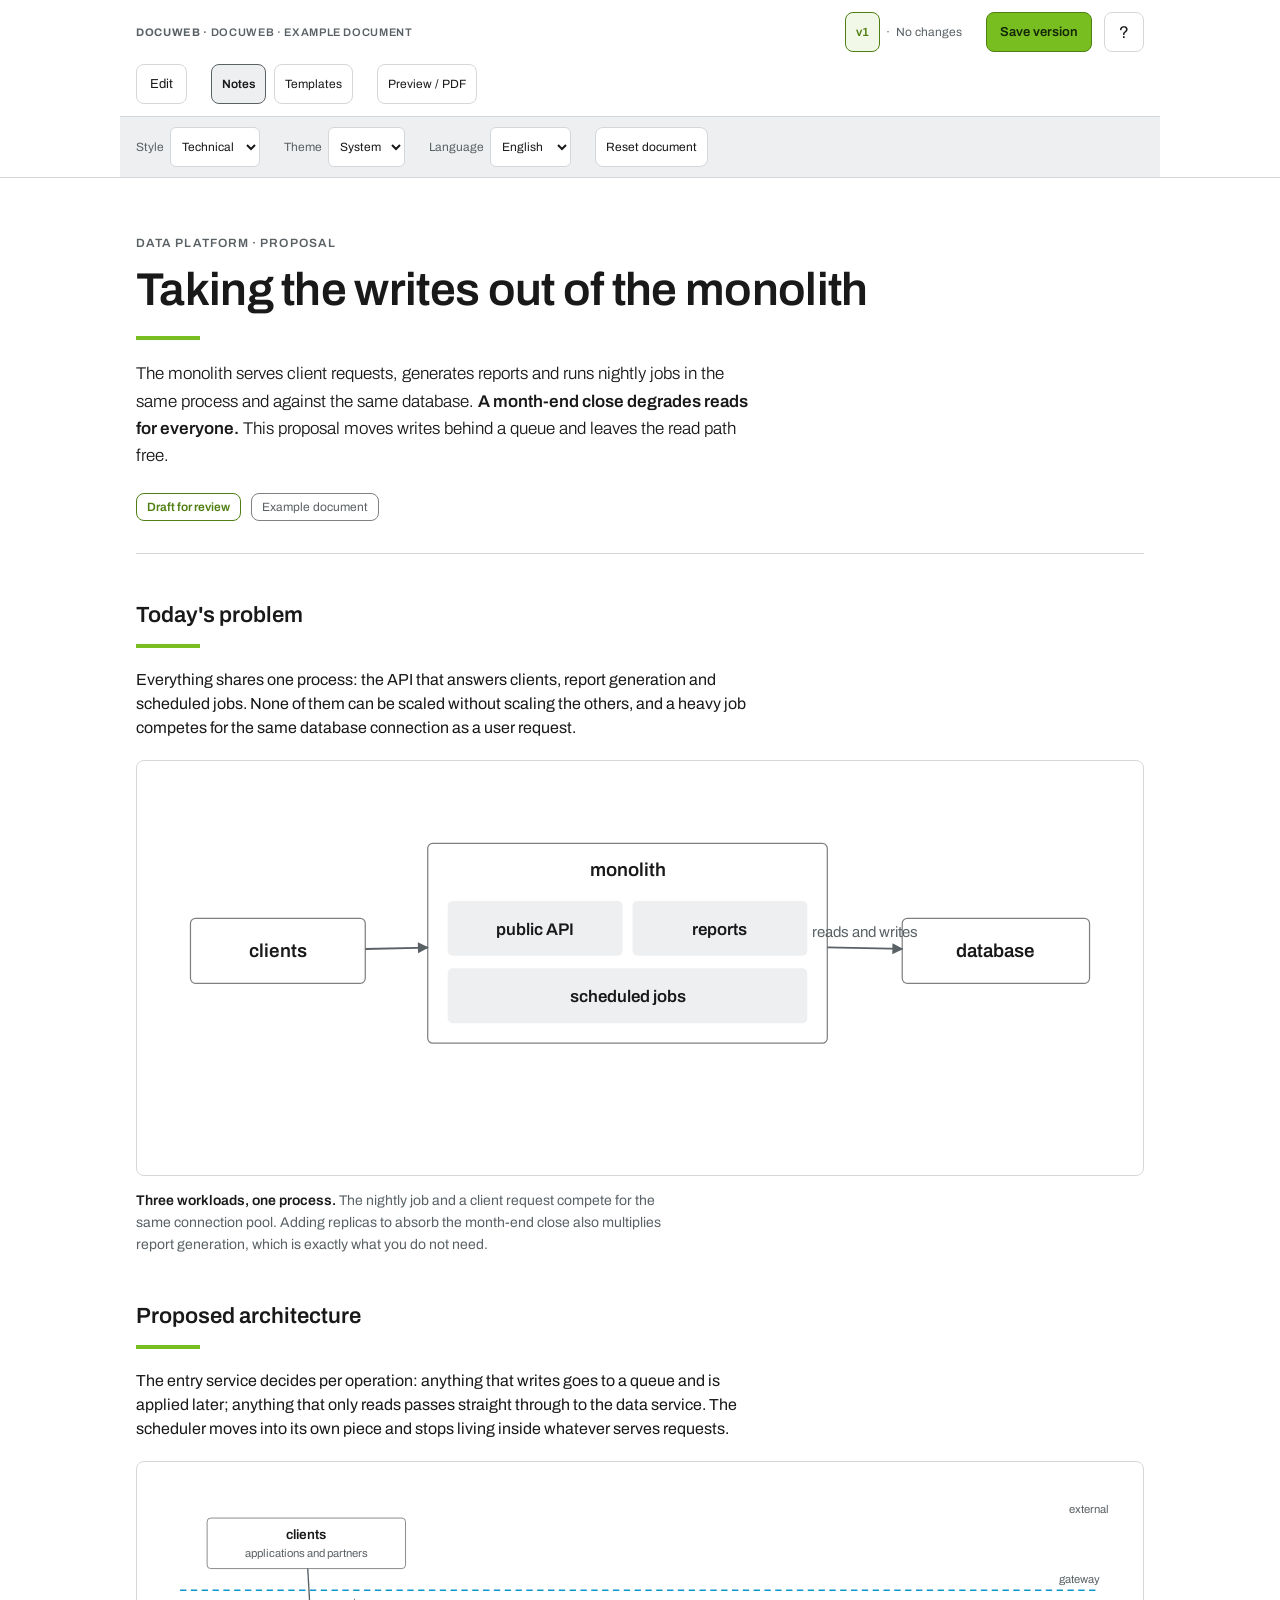
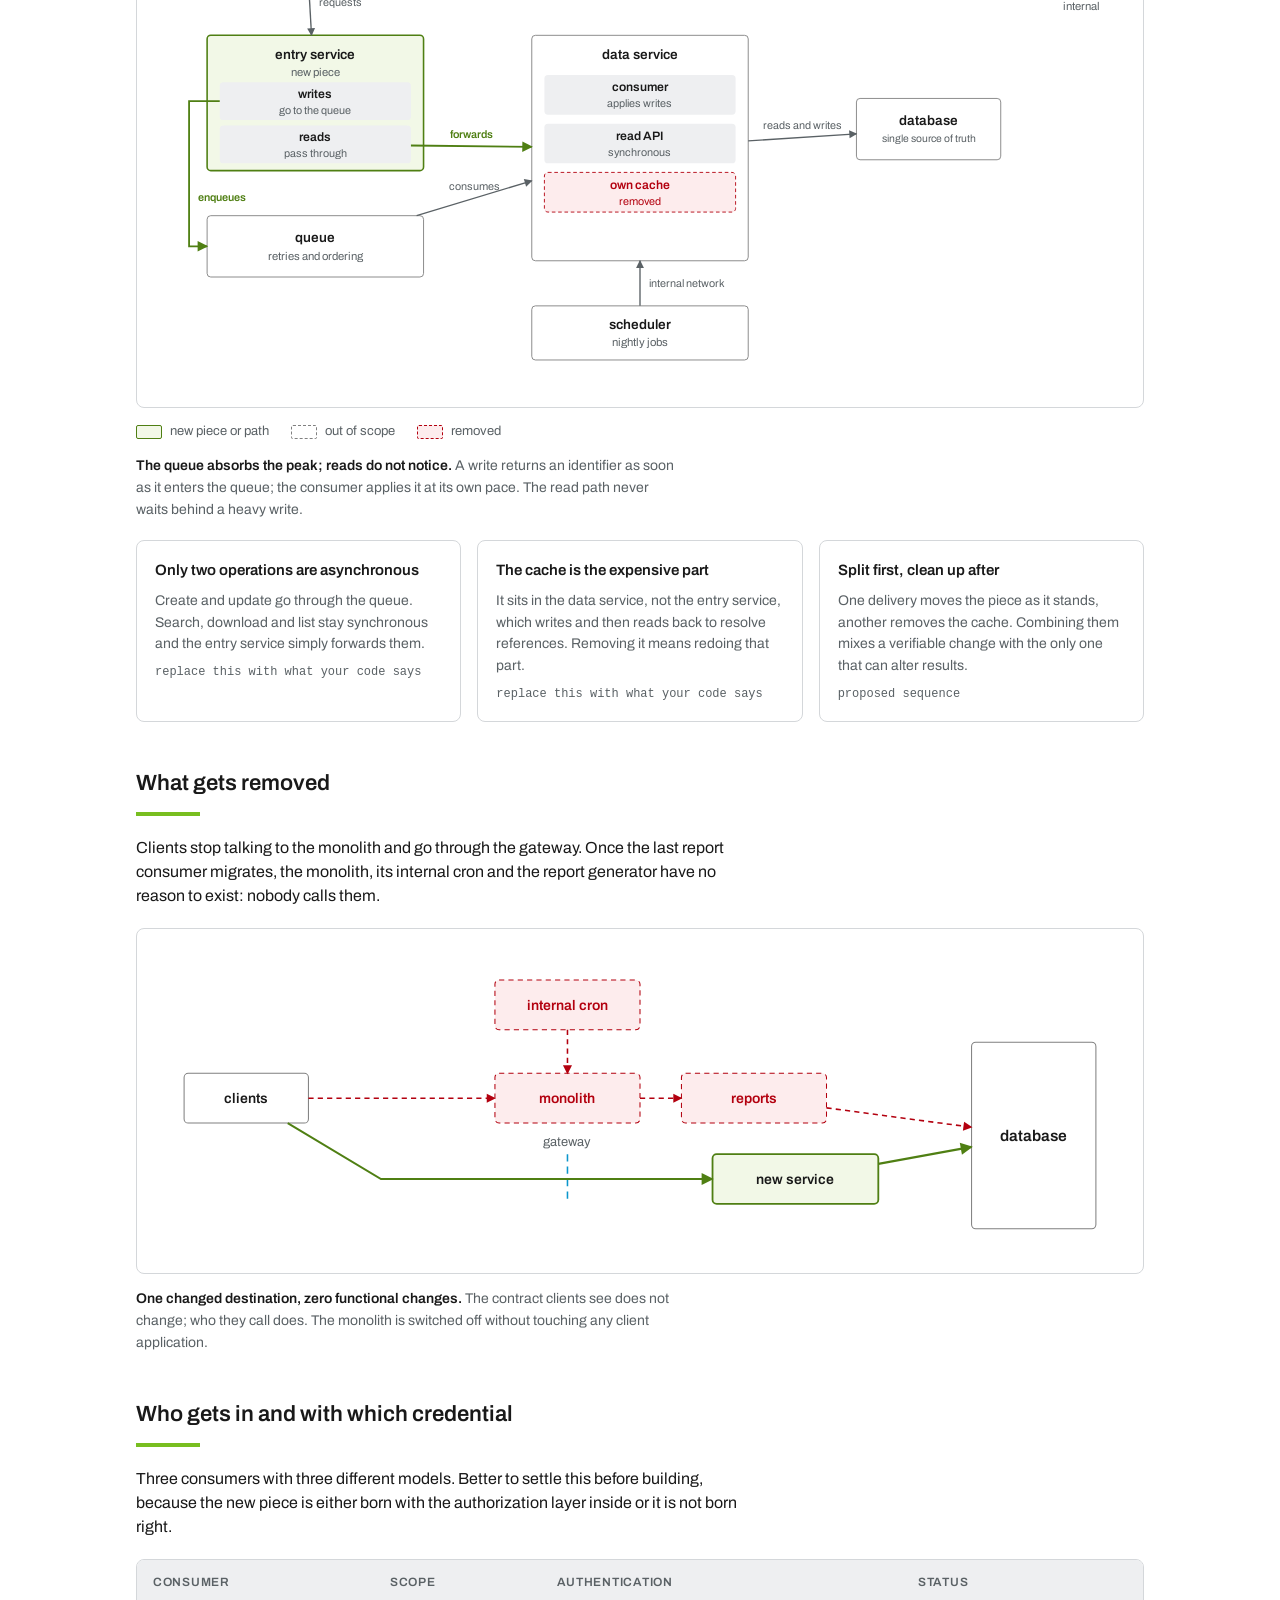
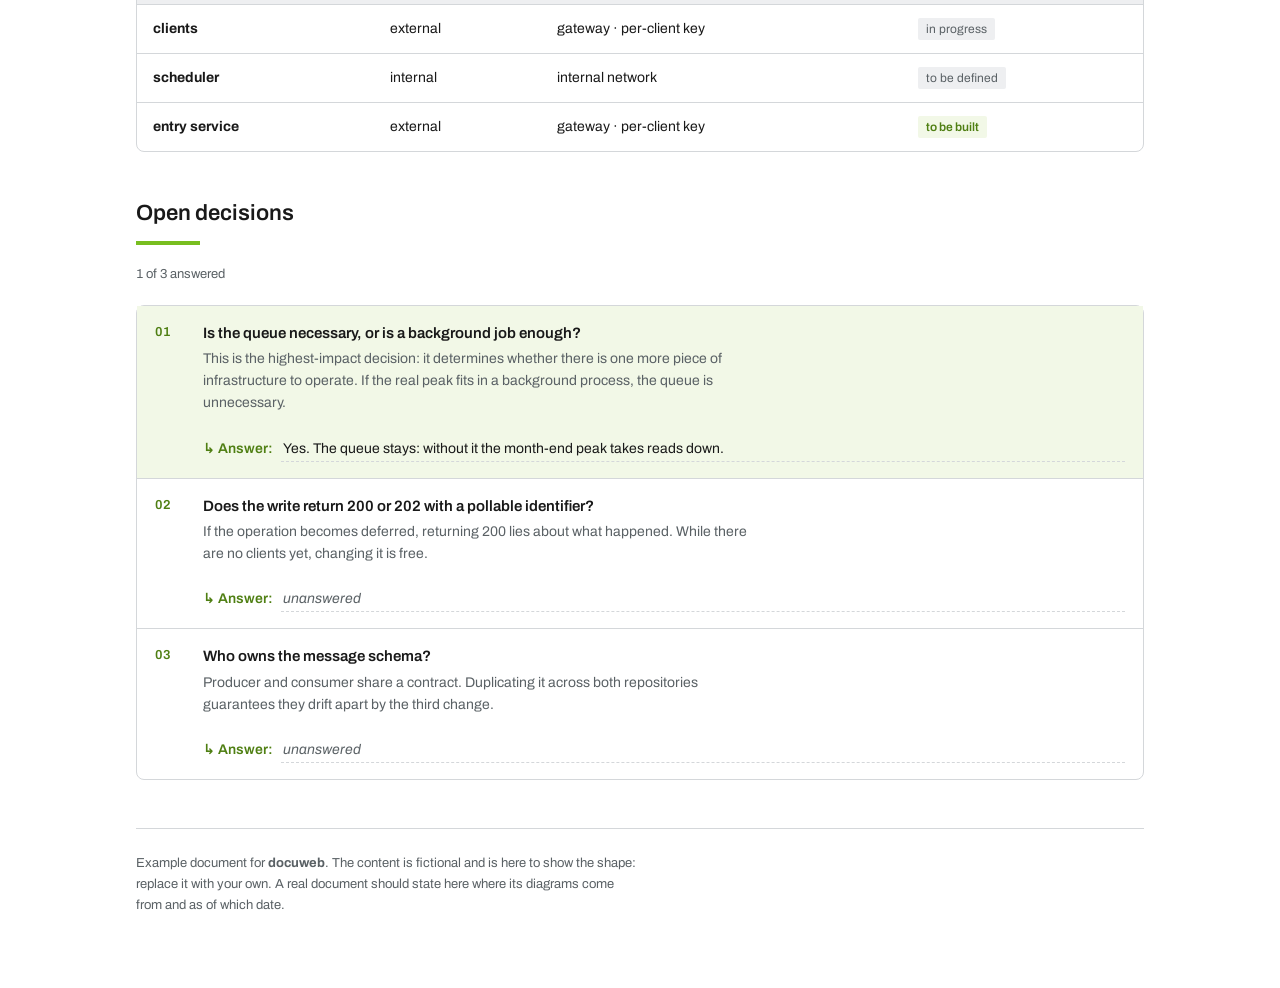
==== commit c439f03f: "fix: el historial vacío se parte en palabras y el número de versión perdió su pastilla Dos cosas que" ====
--- a/index.html
+++ b/index.html
@@ -9,7 +9,7 @@
 <link rel="preconnect" href="https://fonts.googleapis.com">
 <link rel="preconnect" href="https://fonts.gstatic.com" crossorigin>
 <link rel="stylesheet" href="https://fonts.googleapis.com/css2?family=Archivo:wght@300;400;600&display=swap">
-<style>:root{--surface:#ffffff;--surface-2:#eeeff1;--ink:#191919;--ink-muted:#5a6165;--border:#d4d7da;--border-strong:#808080;--brand:#78be20;--brand-ink:#4f7f13;--brand-tint:#f2f8e7;--info:#0b96cc;--danger:#b3000f;--danger-tint:#fdeced;--note-tint:#e6f4fb;--note-ink:#0a6d94;--radius:4px}@media (prefers-color-scheme:dark){:root:not([data-theme="light"]){--surface:#16191b;--surface-2:#212629;--ink:#eef1f2;--ink-muted:#a4acb1;--border:#343b40;--border-strong:#5e676c;--brand:#8fd42e;--brand-ink:#a3dd52;--brand-tint:#1c2a11;--info:#4cb9e6;--danger:#ff7b7b;--danger-tint:#2c1517;--note-tint:#112c38;--note-ink:#6fcdf0}}:root[data-theme="dark"]{--surface:#16191b;--surface-2:#212629;--ink:#eef1f2;--ink-muted:#a4acb1;--border:#343b40;--border-strong:#5e676c;--brand:#8fd42e;--brand-ink:#a3dd52;--brand-tint:#1c2a11;--info:#4cb9e6;--danger:#ff7b7b;--danger-tint:#2c1517;--note-tint:#112c38;--note-ink:#6fcdf0}*{box-sizing:border-box}html,body{margin:0;padding:0}#document-content a{color:var(--brand-ink);text-underline-offset:2px}#document-content a:hover{color:var(--ink)}img{max-width:100%}[hidden]{display:none!important}body{background:var(--surface);color:var(--ink);font-family:"Archivo",system-ui,-apple-system,"Segoe UI",sans-serif;line-height:1.5;-webkit-font-smoothing:antialiased}.page{max-width:1040px;margin:0 auto;padding-inline:16px;padding-block:32px 72px;display:flex;flex-direction:column;gap:56px}.appbar{position:sticky;top:env(safe-area-inset-top,0px);z-index:40;background:var(--surface);border-bottom:1px solid var(--border)}.appbar-inner{max-width:1040px;margin:0 auto;padding:10px 16px;display:flex;align-items:center;gap:10px;flex-wrap:wrap}.appbar .brandmark{font-size:12px;font-weight:600;letter-spacing:.09em;text-transform:uppercase;color:var(--ink-muted);margin-right:auto}.btn{font:inherit;font-size:13px;line-height:1;padding:9px 13px;border-radius:var(--radius);border:1px solid var(--border-strong);background:var(--surface);color:var(--ink);cursor:pointer;white-space:nowrap}.btn:hover{background:var(--surface-2)}.btn:focus-visible{outline:2px solid var(--info);outline-offset:2px}.btn[aria-pressed="true"]{background:var(--brand);border-color:var(--brand-ink);color:#14260a;font-weight:600}.btn--primary{background:var(--brand);border-color:var(--brand-ink);color:#14260a;font-weight:600}.btn--primary:hover{background:var(--brand-ink);color:#fff}.btn--ghost{border-color:var(--border)}.btn:disabled{opacity:.45;cursor:not-allowed}.btn--sm{padding:7px 10px;font-size:12px}.dirty{font-size:12px;color:var(--danger);font-weight:600;display:inline-flex;align-items:center;gap:6px}.dirty::before{content:"";width:7px;height:7px;border-radius:50%;background:var(--danger)}.saved{font-size:12px;color:var(--ink-muted)}.kicker{font-size:12px;font-weight:600;letter-spacing:.09em;text-transform:uppercase;color:var(--ink-muted);margin:0 0 12px}h1{font-size:clamp(30px,5vw,46px);line-height:1.14;font-weight:600;letter-spacing:-.015em;margin:0 0 20px;text-wrap:balance}h1::after{content:"";display:block;width:4rem;height:4px;background:var(--brand);margin-top:20px}.lede{font-size:17px;font-weight:300;line-height:1.6;max-width:62ch;margin:0}.lede strong{font-weight:600}.meta{display:flex;flex-wrap:wrap;gap:8px 10px;margin-top:24px}.pill{font-size:12px;line-height:1;padding:7px 10px;border:1px solid var(--border-strong);border-radius:var(--radius);color:var(--ink-muted)}.pill.is-draft{border-color:var(--brand-ink);color:var(--brand-ink);font-weight:600}section{display:flex;flex-direction:column;gap:20px}h2{font-size:24px;font-weight:600;line-height:1.25;margin:0;text-wrap:balance}h2::after{content:"";display:block;width:4rem;height:4px;background:var(--brand);margin-top:14px}h3{font-size:16px;font-weight:600;margin:0}p{margin:0;max-width:68ch}code{font-family:ui-monospace,SFMono-Regular,"SF Mono",Menlo,monospace;font-size:.88em;background:var(--surface-2);padding:1px 5px;border-radius:2px}figure{margin:0;display:flex;flex-direction:column;gap:14px}.figtools{display:none;flex-wrap:wrap;gap:8px;align-items:center;padding:10px;border:1px solid var(--border);border-bottom:none;border-radius:var(--radius) var(--radius) 0 0;background:var(--surface-2)}body.editing .figtools{display:flex}.figtools .sep{flex:1}.figtools .hint{font-size:12px;color:var(--ink-muted)}.canvas{overflow:auto;border:1px solid var(--border);border-radius:var(--radius);background:var(--surface);padding:20px 16px}body.editing .canvas{border-radius:0 0 var(--radius) var(--radius)}.canvas svg{display:block;height:auto;width:100%}.canvas--wide svg{min-width:880px}.canvas--mid svg{min-width:640px}body.editing .canvas svg{touch-action:none}figcaption{font-size:14px;color:var(--ink-muted);max-width:68ch;line-height:1.55}figcaption b{color:var(--ink);font-weight:600}.legend{display:flex;flex-wrap:wrap;gap:10px 22px;font-size:13px;color:var(--ink-muted)}.legend span{display:inline-flex;align-items:center;gap:8px}.swatch{width:26px;height:14px;border-radius:2px;flex:none}.sw-new{background:var(--brand-tint);border:1.5px solid var(--brand-ink)}.sw-out{border:1px dashed var(--border-strong)}.sw-dead{background:var(--danger-tint);border:1px dashed var(--danger)}.n-box{fill:var(--surface);stroke:var(--border-strong);stroke-width:1}.n-new{fill:var(--brand-tint);stroke:var(--brand-ink);stroke-width:1.75}.n-out{fill:var(--surface);stroke:var(--border-strong);stroke-width:1;stroke-dasharray:5 4}.n-dead{fill:var(--danger-tint);stroke:var(--danger);stroke-width:1;stroke-dasharray:5 4}.n-chip{fill:var(--surface-2);stroke:none}.n-chipdead{fill:var(--danger-tint);stroke:var(--danger);stroke-width:1;stroke-dasharray:4 3}.n-divider{fill:none;stroke:var(--info);stroke-width:1.5;stroke-dasharray:7 5}.n-label{fill:none;stroke:none}.n-note{fill:var(--note-tint);stroke:var(--note-ink);stroke-width:1.25}.t-note{fill:var(--ink);font-size:12.5px}.t-noteby{fill:var(--note-ink);font-size:11px;font-weight:600}.e-note{stroke:var(--note-ink);stroke-width:1.25;fill:none;stroke-dasharray:3 3}.p-note{fill:var(--note-ink)}body.no-notes .note-layer{display:none}.t-title{fill:var(--ink);font-size:15px;font-weight:600}.t-title.sm{font-size:13.5px}.node-link{cursor:pointer}.node-link text:first-of-type{text-decoration:underline;text-underline-offset:2px}body.editing .node-link{cursor:default}.t-sub{fill:var(--ink-muted);font-size:12.5px}.t-sub.sm{font-size:12px}.t-dead{fill:var(--danger)}.t-edge{fill:var(--ink-muted);font-size:12px}.t-edge.new{fill:var(--brand-ink);font-weight:600}.t-edge.dead{fill:var(--danger)}.e-line{stroke:var(--ink-muted);stroke-width:1.5;fill:none}.e-new{stroke:var(--brand-ink);stroke-width:2;fill:none}.e-dead{stroke:var(--danger);stroke-width:1.5;fill:none;stroke-dasharray:5 4}.h-line{fill:var(--ink-muted)}.h-new{fill:var(--brand-ink)}.h-dead{fill:var(--danger)}.hit{fill:transparent;stroke:transparent;stroke-width:10}.hitlbl{fill:transparent;stroke:none}body.editing [data-elabel]{cursor:move}.canvas svg text{pointer-events:none;user-select:none;-webkit-user-select:none}body.editing .node,body.editing .edge{cursor:pointer}body.editing .node.dragging{cursor:grabbing}.sel-ring{fill:none;stroke:var(--info);stroke-width:2;stroke-dasharray:4 3;pointer-events:none}.marquee{fill:var(--info);fill-opacity:.08;stroke:var(--info);stroke-width:1;stroke-dasharray:4 3;pointer-events:none}.handle{fill:var(--surface);stroke:var(--info);stroke-width:1.75;cursor:nwse-resize}.wp{fill:var(--surface);stroke:var(--info);stroke-width:1.75;cursor:move}.anch{fill:var(--surface);stroke:var(--info);stroke-width:1.25;opacity:.55;cursor:pointer}.anch:hover{opacity:1;stroke-width:2}.anch.is-on{fill:var(--info);opacity:1}.endp{fill:var(--info);stroke:var(--surface);stroke-width:1.5;cursor:move}.connect-src{stroke:var(--info)!important;stroke-width:2.5!important}.props{position:fixed;right:16px;bottom:16px;z-index:50;width:360px;max-width:calc(100vw - 32px);background:var(--surface);border:1px solid var(--border-strong);border-radius:var(--radius);box-shadow:0 4px 20px rgba(25,25,25,.2);padding:16px;display:none;flex-direction:column;gap:12px;max-height:min(80vh,760px);overflow:auto}.props.open{display:flex}.props header{display:flex;align-items:center;gap:8px}.props header h3{font-size:14px;margin-right:auto}.field{display:flex;flex-direction:column;gap:5px}.field label{font-size:11px;font-weight:600;letter-spacing:.06em;text-transform:uppercase;color:var(--ink-muted)}.field input,.field select,.field textarea{font:inherit;font-size:13px;padding:8px 9px;border:1px solid var(--border-strong);border-radius:var(--radius);background:var(--surface);color:var(--ink);width:100%}.field textarea{resize:vertical;line-height:1.45;min-height:76px}.field input:focus,.field select:focus,.field textarea:focus{outline:2px solid var(--info);outline-offset:1px;border-color:var(--info)}.props-actions{display:flex;gap:8px;flex-wrap:wrap}.btn--danger{border-color:var(--danger);color:var(--danger)}.btn--danger:hover{background:var(--danger-tint)}.revbadge{font:inherit;font-size:12px;font-weight:600;line-height:1;padding:7px 10px;border-radius:var(--radius);border:1px solid var(--brand-ink);background:var(--brand-tint);color:var(--brand-ink);cursor:pointer;font-variant-numeric:tabular-nums}.revbadge:hover{background:var(--brand);color:#14260a}.revbadge:focus-visible{outline:2px solid var(--info);outline-offset:2px}.overlay{position:fixed;top:0;right:0;bottom:0;left:0;inset:0;z-index:60;background:rgba(25,25,25,.6);display:flex;align-items:center;justify-content:center;padding:16px}.modal{background:var(--surface);border:1px solid var(--border-strong);border-radius:var(--radius);padding:22px;width:420px;max-width:100%;max-height:min(80vh,640px);overflow:auto;display:flex;flex-direction:column;gap:14px;box-shadow:0 4px 20px rgba(25,25,25,.2)}.modal h3{font-size:18px}.modal .field input{width:100%}.modal p{font-size:13.5px;color:var(--ink-muted);line-height:1.5}.histlist{display:flex;flex-direction:column;gap:0;border:1px solid var(--border);border-radius:var(--radius)}.histrow{display:grid;grid-template-columns:44px 1fr;gap:12px;padding:12px 14px;border-bottom:1px solid var(--border);font-size:13.5px}.histrow:last-child{border-bottom:none}.histrow.is-current{background:var(--brand-tint)}.histrow .r{font-weight:600;color:var(--brand-ink);font-variant-numeric:tabular-nums}.histrow .who{color:var(--ink-muted);font-size:12.5px}.notice{display:none;gap:12px;align-items:flex-start;border:1px solid var(--brand-ink);background:var(--brand-tint);border-radius:var(--radius);padding:14px 16px;font-size:13.5px;line-height:1.5}.notice.open{display:flex}.notice p{margin:0;flex:1;color:var(--ink)}.notes{display:grid;grid-template-columns:repeat(auto-fit,minmax(260px,1fr));gap:16px}.note{border:1px solid var(--border);border-radius:var(--radius);padding:18px;display:flex;flex-direction:column;gap:8px}.note h3{font-size:15px}.note p{font-size:14px;color:var(--ink-muted);line-height:1.55}.note .src{font-size:12px;color:var(--ink-muted);font-family:ui-monospace,SFMono-Regular,Menlo,monospace}.tablewrap{overflow-x:auto;border:1px solid var(--border);border-radius:var(--radius)}table{border-collapse:collapse;width:100%;min-width:560px;font-size:14px}th,td{text-align:left;padding:13px 16px;border-bottom:1px solid var(--border);vertical-align:top}thead th{font-size:12px;font-weight:600;letter-spacing:.06em;text-transform:uppercase;color:var(--ink-muted);background:var(--surface-2)}tbody tr:last-child td{border-bottom:none}.tag{display:inline-block;font-size:12px;line-height:1;padding:5px 8px;border-radius:2px;background:var(--surface-2);color:var(--ink-muted);white-space:nowrap}.tag.is-new{background:var(--brand-tint);color:var(--brand-ink);font-weight:600}ol.decisions{margin:0;padding:0;list-style:none;border:1px solid var(--border);border-radius:var(--radius)}ol.decisions li{display:grid;grid-template-columns:34px 1fr;gap:14px;padding:16px 18px;border-bottom:1px solid var(--border)}ol.decisions li:last-child{border-bottom:none}ol.decisions li.is-answered{background:var(--brand-tint)}.num{font-size:13px;font-weight:600;color:var(--brand-ink);font-variant-numeric:tabular-nums;padding-top:1px}.decision-q{font-weight:600;font-size:15px;margin-bottom:4px}.decision-w{font-size:14px;color:var(--ink-muted);line-height:1.55}.answer{display:flex;gap:8px;align-items:flex-start;margin-top:10px}.answer .lbl{font-size:14px;font-weight:600;line-height:1.55;color:var(--brand-ink);white-space:nowrap}.answer textarea{flex:1;min-width:0;font:inherit;font-size:14px;line-height:1.55;color:var(--ink);background:transparent;border:0;border-bottom:1px dashed var(--border);border-radius:0;padding:0 2px 2px;margin:0;resize:none;overflow:hidden}.answer textarea::placeholder{color:var(--ink-muted);font-style:italic}.answer textarea:hover{border-bottom-color:var(--border-strong)}.answer textarea:focus{outline:none;border-bottom:1px solid var(--brand-ink)}.deccount{font-size:13px;color:var(--ink-muted);font-variant-numeric:tabular-nums}footer{border-top:1px solid var(--border);padding-top:24px;font-size:13px;color:var(--ink-muted);line-height:1.6;display:flex;flex-direction:column;gap:8px}footer p{max-width:72ch}@media (max-width:560px){.page{padding-block:24px 48px;gap:44px}ol.decisions li{grid-template-columns:24px 1fr;gap:10px;padding:14px}.props{left:16px;right:16px;bottom:8px;width:auto}}:root{--radius:8px}#document-content{display:flex;flex-direction:column;gap:48px;min-width:0}#document-content>header{padding:24px 0 32px;border-bottom:1px solid var(--border)}#document-content>section{min-width:0}.appbar-inner{position:relative;display:flex;flex-direction:column;align-items:stretch;gap:12px;padding:12px 16px 0}.appbar-heading,.appbar-actions,.menu-content,.appbar-preferences{display:flex;align-items:center;gap:8px}.appbar-heading{padding-right:52px;min-width:0}.document-identity{flex:1;min-width:0;overflow:hidden;text-overflow:ellipsis;white-space:nowrap;font-size:11px;letter-spacing:.06em;text-transform:uppercase;color:var(--ink-muted)}.appbar .brandmark{font-size:11px;letter-spacing:inherit;margin:0}.product-name{font-weight:700}.document-state{display:flex;align-items:center;gap:6px;white-space:nowrap;color:var(--ink-muted);font-size:12px;margin-right:16px}.appbar .revbadge{background:transparent;color:var(--ink-muted);border-color:transparent;min-height:40px;padding:0 4px}.appbar .btn,.appbar select{min-height:40px;box-shadow:none;border-color:var(--border)}.appbar .btn[aria-pressed=true]{background:var(--surface-2);border-color:var(--ink-muted);color:var(--ink);font-weight:600}.appbar #btn-help{position:absolute;right:16px;top:12px;width:40px;font-size:17px}.appbar #btn-save{margin-left:auto;border-color:var(--brand-ink)}.appbar:has(#status.dirty) #btn-save{outline:2px solid var(--brand-tint);outline-offset:2px}.appbar .dirty::before{display:none}.appbar-actions{gap:24px;flex-wrap:wrap}.appbar-preferences{background:var(--surface-2);margin:0 -16px;padding:10px 16px;border-top:1px solid var(--border);gap:24px;flex-wrap:wrap}.mobile-control,.mobile-label{display:none}.document-controls{display:flex;flex-wrap:wrap;gap:24px;align-items:center}.document-controls label{font-size:12px;color:var(--ink-muted);display:flex;gap:6px;align-items:center}.document-controls select{font:inherit;color:var(--ink);background:var(--surface);border:1px solid var(--border);border-radius:6px;padding:7px}.content-tools{display:none;padding:12px 0;border-top:1px solid var(--border);gap:8px;flex-wrap:wrap}body.editing-content .content-tools{display:flex}[contenteditable=true]{outline:1px dashed var(--border-strong);outline-offset:5px;cursor:text;white-space:pre-wrap;min-height:1.2em}[contenteditable=true]:focus{outline:2px solid var(--info);border-radius:2px}.metric-grid{display:grid;grid-template-columns:repeat(3,minmax(0,1fr));gap:16px}.metric{border:1px solid var(--border);border-radius:var(--radius);padding:22px;background:var(--surface-2)}.metric h3{font-size:13px;color:var(--ink-muted);margin-bottom:12px}.metric p{font-size:26px;font-weight:600;line-height:1.2}.callout{padding:22px;border-left:4px solid var(--brand-ink);background:var(--brand-tint);border-radius:0 var(--radius) var(--radius) 0;display:grid;gap:10px}.template-grid{display:grid;grid-template-columns:repeat(2,minmax(0,1fr));gap:12px;margin-top:18px}.template-card{white-space:normal;text-align:left;line-height:1.5;padding:20px;display:flex;flex-direction:column;gap:8px}.template-card small{font-size:12px;color:var(--ink-muted)}.template-preview{height:48px;display:flex;gap:5px;align-items:flex-end}.template-preview i{display:block;width:22%;background:var(--border);height:60%;border-radius:3px}.template-preview i:first-child{height:100%;background:var(--brand-ink)}.modal{max-height:85vh;overflow:auto}:root[data-design=editorial] #document-content{gap:60px}:root[data-design=editorial] .page{max-width:920px}:root[data-design=editorial] #document-content h1{font:500 clamp(38px,6vw,62px)/1.08 Georgia,serif;letter-spacing:-.035em}:root[data-design=editorial] #document-content h2{font-family:Georgia,serif;font-size:30px;font-weight:500}:root[data-design=editorial] #document-content h2::after{display:none}:root[data-design=editorial] #document-content>section{padding-top:24px;border-top:1px solid var(--border)}:root[data-design=editorial] .lede{font-size:20px;line-height:1.7}:root[data-design=executive] #document-content>header{padding:32px;border-radius:14px;background:var(--surface-2);border:1px solid var(--border)}:root[data-design=executive] #document-content h1{font-size:clamp(32px,5vw,48px);max-width:22ch}:root[data-design=executive] #document-content h2::after{width:28px;height:3px;margin-top:10px}:root[data-design=executive] #document-content>section{gap:18px}:root[data-design=technical] #document-content h2{font-size:22px}:root[data-design=technical] .canvas{background-image:radial-gradient(var(--border) .6px,transparent .6px);background-size:16px 16px}.answer-print{display:none;white-space:pre-wrap;overflow-wrap:anywhere}ol.decisions li>.answer{grid-column:2;min-width:0}.answer-print{flex:1;min-width:0}.appearance-group{border-top:1px solid var(--border);margin-top:14px;padding-top:12px}.appearance-group summary{font-size:13px;font-weight:600;cursor:pointer;padding:4px 0}.appearance-fields{display:flex;flex-direction:column;gap:12px;padding-top:12px}.appearance-grid{display:grid;grid-template-columns:1fr 1fr;gap:10px}.color-controls{display:flex;gap:6px;align-items:center}.color-controls input[type=color]{width:40px;height:36px;padding:3px;flex:none;cursor:pointer}.color-controls input[type=text]{min-width:0;flex:1;font-family:monospace}.color-field>.btn{align-self:flex-start}.appearance-actions{border-top:1px solid var(--border);padding-top:12px;margin:12px 0}.section-controls{display:flex;gap:8px;flex-wrap:wrap;padding:10px;background:var(--surface-2);border:1px dashed var(--border);border-radius:var(--radius)}@media print{.section-controls{display:none!important}}#props-body{display:flex;flex-direction:column;gap:8px}.props>header{position:sticky;top:-16px;background:var(--surface);z-index:1;padding:10px 0}.tablewrap th,.tablewrap td{overflow-wrap:anywhere}@media(max-width:600px){.metric-grid,.template-grid{grid-template-columns:1fr}.appbar{position:static}.appbar-heading{padding:0}.document-state,.desktop-label,.product-name{display:none}.mobile-control,.mobile-label{display:inline-flex}.appbar .btn,.appbar select{min-height:44px}.appbar-inner{padding-bottom:12px;gap:8px}.appbar-actions{gap:8px;flex-wrap:nowrap;justify-content:space-between}.toolbar-menu{position:relative}.toolbar-menu .menu-content{display:none;position:absolute;top:calc(100% + 6px);left:0;z-index:45;padding:8px;min-width:180px;flex-direction:column;align-items:stretch;background:var(--surface);border:1px solid var(--border);border-radius:8px}.toolbar-menu.is-open .menu-content{display:flex}.secondary-menu{order:3}.secondary-menu .menu-content{left:auto;right:0}.appbar #btn-help{position:static;width:auto;font-size:13px}.appbar #btn-help::after{content:' ' attr(aria-label)}.appbar-preferences{display:none;margin-bottom:-12px}.appbar-preferences.is-open{display:flex}.document-controls{flex-direction:column;align-items:stretch;gap:8px}.document-controls label{justify-content:space-between}.document-controls select{min-width:60%}.document-controls{width:100%}:root[data-design=executive] #document-content>header{padding:22px}#document-content{gap:36px}}@page{size:A4;margin:17mm 16mm 18mm}@media print{:root,:root[data-theme],:root:not([data-theme=light]){--surface:#fff;--surface-2:#f3f4f5;--ink:#191919;--ink-muted:#50565a;--border:#c9cdd0;--border-strong:#747b80;--brand:#78be20;--brand-ink:#436d10;--brand-tint:#f2f8e7;--info:#096889;--danger:#a40014;--danger-tint:#fff0f0;--note-tint:#edf6fa;--note-ink:#075e80;color-scheme:light}*{-webkit-print-color-adjust:exact;print-color-adjust:exact}body{background:white;font-size:10pt}.appbar,.content-tools,.notice,.props,.overlay,.figtools,body.editing .figtools{display:none!important}.page{display:block!important;max-width:none!important;padding:0!important;margin:0!important}#document-content{display:block!important}#document-content>header{margin-bottom:9mm;padding-top:0}#document-content>section{display:block;margin:0 0 9mm;padding-top:0}#document-content>section>*+*{margin-top:4mm}#document-content h1{font-size:30pt!important}#document-content h2{font-size:18pt!important;break-after:avoid}h3{break-after:avoid}p,li{orphans:3;widows:3}figure,.metric,.note,.callout,ol.decisions li{break-inside:avoid}.canvas{overflow:visible;padding:8px;background-image:none!important}.canvas svg{width:100%!important;min-width:0!important;max-height:180mm}.tablewrap{overflow:visible}table{width:100%;min-width:0!important;table-layout:fixed}thead{display:table-header-group}tr{break-inside:avoid}.answer textarea{display:none!important}.answer-print{display:block}[contenteditable]{outline:none!important}.sel-ring,.handle,.wp,.marquee{display:none!important}footer{margin-top:8mm;padding-top:4mm;border-top:1px solid var(--border)}}</style>
+<style>:root{--surface:#ffffff;--surface-2:#eeeff1;--ink:#191919;--ink-muted:#5a6165;--border:#d4d7da;--border-strong:#808080;--brand:#78be20;--brand-ink:#4f7f13;--brand-tint:#f2f8e7;--info:#0b96cc;--danger:#b3000f;--danger-tint:#fdeced;--note-tint:#e6f4fb;--note-ink:#0a6d94;--radius:4px}@media (prefers-color-scheme:dark){:root:not([data-theme="light"]){--surface:#16191b;--surface-2:#212629;--ink:#eef1f2;--ink-muted:#a4acb1;--border:#343b40;--border-strong:#5e676c;--brand:#8fd42e;--brand-ink:#a3dd52;--brand-tint:#1c2a11;--info:#4cb9e6;--danger:#ff7b7b;--danger-tint:#2c1517;--note-tint:#112c38;--note-ink:#6fcdf0}}:root[data-theme="dark"]{--surface:#16191b;--surface-2:#212629;--ink:#eef1f2;--ink-muted:#a4acb1;--border:#343b40;--border-strong:#5e676c;--brand:#8fd42e;--brand-ink:#a3dd52;--brand-tint:#1c2a11;--info:#4cb9e6;--danger:#ff7b7b;--danger-tint:#2c1517;--note-tint:#112c38;--note-ink:#6fcdf0}*{box-sizing:border-box}html,body{margin:0;padding:0}#document-content a{color:var(--brand-ink);text-underline-offset:2px}#document-content a:hover{color:var(--ink)}img{max-width:100%}[hidden]{display:none!important}body{background:var(--surface);color:var(--ink);font-family:"Archivo",system-ui,-apple-system,"Segoe UI",sans-serif;line-height:1.5;-webkit-font-smoothing:antialiased}.page{max-width:1040px;margin:0 auto;padding-inline:16px;padding-block:32px 72px;display:flex;flex-direction:column;gap:56px}.appbar{position:sticky;top:env(safe-area-inset-top,0px);z-index:40;background:var(--surface);border-bottom:1px solid var(--border)}.appbar-inner{max-width:1040px;margin:0 auto;padding:10px 16px;display:flex;align-items:center;gap:10px;flex-wrap:wrap}.appbar .brandmark{font-size:12px;font-weight:600;letter-spacing:.09em;text-transform:uppercase;color:var(--ink-muted);margin-right:auto}.btn{font:inherit;font-size:13px;line-height:1;padding:9px 13px;border-radius:var(--radius);border:1px solid var(--border-strong);background:var(--surface);color:var(--ink);cursor:pointer;white-space:nowrap}.btn:hover{background:var(--surface-2)}.btn:focus-visible{outline:2px solid var(--info);outline-offset:2px}.btn[aria-pressed="true"]{background:var(--brand);border-color:var(--brand-ink);color:#14260a;font-weight:600}.btn--primary{background:var(--brand);border-color:var(--brand-ink);color:#14260a;font-weight:600}.btn--primary:hover{background:var(--brand-ink);color:#fff}.btn--ghost{border-color:var(--border)}.btn:disabled{opacity:.45;cursor:not-allowed}.btn--sm{padding:7px 10px;font-size:12px}.dirty{font-size:12px;color:var(--danger);font-weight:600;display:inline-flex;align-items:center;gap:6px}.dirty::before{content:"";width:7px;height:7px;border-radius:50%;background:var(--danger)}.saved{font-size:12px;color:var(--ink-muted)}.kicker{font-size:12px;font-weight:600;letter-spacing:.09em;text-transform:uppercase;color:var(--ink-muted);margin:0 0 12px}h1{font-size:clamp(30px,5vw,46px);line-height:1.14;font-weight:600;letter-spacing:-.015em;margin:0 0 20px;text-wrap:balance}h1::after{content:"";display:block;width:4rem;height:4px;background:var(--brand);margin-top:20px}.lede{font-size:17px;font-weight:300;line-height:1.6;max-width:62ch;margin:0}.lede strong{font-weight:600}.meta{display:flex;flex-wrap:wrap;gap:8px 10px;margin-top:24px}.pill{font-size:12px;line-height:1;padding:7px 10px;border:1px solid var(--border-strong);border-radius:var(--radius);color:var(--ink-muted)}.pill.is-draft{border-color:var(--brand-ink);color:var(--brand-ink);font-weight:600}section{display:flex;flex-direction:column;gap:20px}h2{font-size:24px;font-weight:600;line-height:1.25;margin:0;text-wrap:balance}h2::after{content:"";display:block;width:4rem;height:4px;background:var(--brand);margin-top:14px}h3{font-size:16px;font-weight:600;margin:0}p{margin:0;max-width:68ch}code{font-family:ui-monospace,SFMono-Regular,"SF Mono",Menlo,monospace;font-size:.88em;background:var(--surface-2);padding:1px 5px;border-radius:2px}figure{margin:0;display:flex;flex-direction:column;gap:14px}.figtools{display:none;flex-wrap:wrap;gap:8px;align-items:center;padding:10px;border:1px solid var(--border);border-bottom:none;border-radius:var(--radius) var(--radius) 0 0;background:var(--surface-2)}body.editing .figtools{display:flex}.figtools .sep{flex:1}.figtools .hint{font-size:12px;color:var(--ink-muted)}.canvas{overflow:auto;border:1px solid var(--border);border-radius:var(--radius);background:var(--surface);padding:20px 16px}body.editing .canvas{border-radius:0 0 var(--radius) var(--radius)}.canvas svg{display:block;height:auto;width:100%}.canvas--wide svg{min-width:880px}.canvas--mid svg{min-width:640px}body.editing .canvas svg{touch-action:none}figcaption{font-size:14px;color:var(--ink-muted);max-width:68ch;line-height:1.55}figcaption b{color:var(--ink);font-weight:600}.legend{display:flex;flex-wrap:wrap;gap:10px 22px;font-size:13px;color:var(--ink-muted)}.legend span{display:inline-flex;align-items:center;gap:8px}.swatch{width:26px;height:14px;border-radius:2px;flex:none}.sw-new{background:var(--brand-tint);border:1.5px solid var(--brand-ink)}.sw-out{border:1px dashed var(--border-strong)}.sw-dead{background:var(--danger-tint);border:1px dashed var(--danger)}.n-box{fill:var(--surface);stroke:var(--border-strong);stroke-width:1}.n-new{fill:var(--brand-tint);stroke:var(--brand-ink);stroke-width:1.75}.n-out{fill:var(--surface);stroke:var(--border-strong);stroke-width:1;stroke-dasharray:5 4}.n-dead{fill:var(--danger-tint);stroke:var(--danger);stroke-width:1;stroke-dasharray:5 4}.n-chip{fill:var(--surface-2);stroke:none}.n-chipdead{fill:var(--danger-tint);stroke:var(--danger);stroke-width:1;stroke-dasharray:4 3}.n-divider{fill:none;stroke:var(--info);stroke-width:1.5;stroke-dasharray:7 5}.n-label{fill:none;stroke:none}.n-note{fill:var(--note-tint);stroke:var(--note-ink);stroke-width:1.25}.t-note{fill:var(--ink);font-size:12.5px}.t-noteby{fill:var(--note-ink);font-size:11px;font-weight:600}.e-note{stroke:var(--note-ink);stroke-width:1.25;fill:none;stroke-dasharray:3 3}.p-note{fill:var(--note-ink)}body.no-notes .note-layer{display:none}.t-title{fill:var(--ink);font-size:15px;font-weight:600}.t-title.sm{font-size:13.5px}.node-link{cursor:pointer}.node-link text:first-of-type{text-decoration:underline;text-underline-offset:2px}body.editing .node-link{cursor:default}.t-sub{fill:var(--ink-muted);font-size:12.5px}.t-sub.sm{font-size:12px}.t-dead{fill:var(--danger)}.t-edge{fill:var(--ink-muted);font-size:12px}.t-edge.new{fill:var(--brand-ink);font-weight:600}.t-edge.dead{fill:var(--danger)}.e-line{stroke:var(--ink-muted);stroke-width:1.5;fill:none}.e-new{stroke:var(--brand-ink);stroke-width:2;fill:none}.e-dead{stroke:var(--danger);stroke-width:1.5;fill:none;stroke-dasharray:5 4}.h-line{fill:var(--ink-muted)}.h-new{fill:var(--brand-ink)}.h-dead{fill:var(--danger)}.hit{fill:transparent;stroke:transparent;stroke-width:10}.hitlbl{fill:transparent;stroke:none}body.editing [data-elabel]{cursor:move}.canvas svg text{pointer-events:none;user-select:none;-webkit-user-select:none}body.editing .node,body.editing .edge{cursor:pointer}body.editing .node.dragging{cursor:grabbing}.sel-ring{fill:none;stroke:var(--info);stroke-width:2;stroke-dasharray:4 3;pointer-events:none}.marquee{fill:var(--info);fill-opacity:.08;stroke:var(--info);stroke-width:1;stroke-dasharray:4 3;pointer-events:none}.handle{fill:var(--surface);stroke:var(--info);stroke-width:1.75;cursor:nwse-resize}.wp{fill:var(--surface);stroke:var(--info);stroke-width:1.75;cursor:move}.anch{fill:var(--surface);stroke:var(--info);stroke-width:1.25;opacity:.55;cursor:pointer}.anch:hover{opacity:1;stroke-width:2}.anch.is-on{fill:var(--info);opacity:1}.endp{fill:var(--info);stroke:var(--surface);stroke-width:1.5;cursor:move}.connect-src{stroke:var(--info)!important;stroke-width:2.5!important}.props{position:fixed;right:16px;bottom:16px;z-index:50;width:360px;max-width:calc(100vw - 32px);background:var(--surface);border:1px solid var(--border-strong);border-radius:var(--radius);box-shadow:0 4px 20px rgba(25,25,25,.2);padding:16px;display:none;flex-direction:column;gap:12px;max-height:min(80vh,760px);overflow:auto}.props.open{display:flex}.props header{display:flex;align-items:center;gap:8px}.props header h3{font-size:14px;margin-right:auto}.field{display:flex;flex-direction:column;gap:5px}.field label{font-size:11px;font-weight:600;letter-spacing:.06em;text-transform:uppercase;color:var(--ink-muted)}.field input,.field select,.field textarea{font:inherit;font-size:13px;padding:8px 9px;border:1px solid var(--border-strong);border-radius:var(--radius);background:var(--surface);color:var(--ink);width:100%}.field textarea{resize:vertical;line-height:1.45;min-height:76px}.field input:focus,.field select:focus,.field textarea:focus{outline:2px solid var(--info);outline-offset:1px;border-color:var(--info)}.props-actions{display:flex;gap:8px;flex-wrap:wrap}.btn--danger{border-color:var(--danger);color:var(--danger)}.btn--danger:hover{background:var(--danger-tint)}.revbadge{font:inherit;font-size:12px;font-weight:600;line-height:1;padding:7px 10px;border-radius:var(--radius);border:1px solid var(--brand-ink);background:var(--brand-tint);color:var(--brand-ink);cursor:pointer;font-variant-numeric:tabular-nums}.revbadge:hover{background:var(--brand);color:#14260a}.revbadge:focus-visible{outline:2px solid var(--info);outline-offset:2px}.overlay{position:fixed;top:0;right:0;bottom:0;left:0;inset:0;z-index:60;background:rgba(25,25,25,.6);display:flex;align-items:center;justify-content:center;padding:16px}.modal{background:var(--surface);border:1px solid var(--border-strong);border-radius:var(--radius);padding:22px;width:420px;max-width:100%;max-height:min(80vh,640px);overflow:auto;display:flex;flex-direction:column;gap:14px;box-shadow:0 4px 20px rgba(25,25,25,.2)}.modal h3{font-size:18px}.modal .field input{width:100%}.modal p{font-size:13.5px;color:var(--ink-muted);line-height:1.5}.histlist{display:flex;flex-direction:column;gap:0;border:1px solid var(--border);border-radius:var(--radius)}.histrow{display:grid;grid-template-columns:44px 1fr;gap:12px;padding:12px 14px;border-bottom:1px solid var(--border);font-size:13.5px}.histrow:last-child{border-bottom:none}.histrow.is-current{background:var(--brand-tint)}.histrow .r{font-weight:600;color:var(--brand-ink);font-variant-numeric:tabular-nums}.histrow .who{color:var(--ink-muted);font-size:12.5px}.histempty{margin:0;padding:12px 14px;font-size:13.5px;color:var(--ink-muted)}.notice{display:none;gap:12px;align-items:flex-start;border:1px solid var(--brand-ink);background:var(--brand-tint);border-radius:var(--radius);padding:14px 16px;font-size:13.5px;line-height:1.5}.notice.open{display:flex}.notice p{margin:0;flex:1;color:var(--ink)}.notes{display:grid;grid-template-columns:repeat(auto-fit,minmax(260px,1fr));gap:16px}.note{border:1px solid var(--border);border-radius:var(--radius);padding:18px;display:flex;flex-direction:column;gap:8px}.note h3{font-size:15px}.note p{font-size:14px;color:var(--ink-muted);line-height:1.55}.note .src{font-size:12px;color:var(--ink-muted);font-family:ui-monospace,SFMono-Regular,Menlo,monospace}.tablewrap{overflow-x:auto;border:1px solid var(--border);border-radius:var(--radius)}table{border-collapse:collapse;width:100%;min-width:560px;font-size:14px}th,td{text-align:left;padding:13px 16px;border-bottom:1px solid var(--border);vertical-align:top}thead th{font-size:12px;font-weight:600;letter-spacing:.06em;text-transform:uppercase;color:var(--ink-muted);background:var(--surface-2)}tbody tr:last-child td{border-bottom:none}.tag{display:inline-block;font-size:12px;line-height:1;padding:5px 8px;border-radius:2px;background:var(--surface-2);color:var(--ink-muted);white-space:nowrap}.tag.is-new{background:var(--brand-tint);color:var(--brand-ink);font-weight:600}ol.decisions{margin:0;padding:0;list-style:none;border:1px solid var(--border);border-radius:var(--radius)}ol.decisions li{display:grid;grid-template-columns:34px 1fr;gap:14px;padding:16px 18px;border-bottom:1px solid var(--border)}ol.decisions li:last-child{border-bottom:none}ol.decisions li.is-answered{background:var(--brand-tint)}.num{font-size:13px;font-weight:600;color:var(--brand-ink);font-variant-numeric:tabular-nums;padding-top:1px}.decision-q{font-weight:600;font-size:15px;margin-bottom:4px}.decision-w{font-size:14px;color:var(--ink-muted);line-height:1.55}.answer{display:flex;gap:8px;align-items:flex-start;margin-top:10px}.answer .lbl{font-size:14px;font-weight:600;line-height:1.55;color:var(--brand-ink);white-space:nowrap}.answer textarea{flex:1;min-width:0;font:inherit;font-size:14px;line-height:1.55;color:var(--ink);background:transparent;border:0;border-bottom:1px dashed var(--border);border-radius:0;padding:0 2px 2px;margin:0;resize:none;overflow:hidden}.answer textarea::placeholder{color:var(--ink-muted);font-style:italic}.answer textarea:hover{border-bottom-color:var(--border-strong)}.answer textarea:focus{outline:none;border-bottom:1px solid var(--brand-ink)}.deccount{font-size:13px;color:var(--ink-muted);font-variant-numeric:tabular-nums}footer{border-top:1px solid var(--border);padding-top:24px;font-size:13px;color:var(--ink-muted);line-height:1.6;display:flex;flex-direction:column;gap:8px}footer p{max-width:72ch}@media (max-width:560px){.page{padding-block:24px 48px;gap:44px}ol.decisions li{grid-template-columns:24px 1fr;gap:10px;padding:14px}.props{left:16px;right:16px;bottom:8px;width:auto}}:root{--radius:8px}#document-content{display:flex;flex-direction:column;gap:48px;min-width:0}#document-content>header{padding:24px 0 32px;border-bottom:1px solid var(--border)}#document-content>section{min-width:0}.appbar-inner{position:relative;display:flex;flex-direction:column;align-items:stretch;gap:12px;padding:12px 16px 0}.appbar-heading,.appbar-actions,.menu-content,.appbar-preferences{display:flex;align-items:center;gap:8px}.appbar-heading{padding-right:52px;min-width:0}.document-identity{flex:1;min-width:0;overflow:hidden;text-overflow:ellipsis;white-space:nowrap;font-size:11px;letter-spacing:.06em;text-transform:uppercase;color:var(--ink-muted)}.appbar .brandmark{font-size:11px;letter-spacing:inherit;margin:0}.product-name{font-weight:700}.document-state{display:flex;align-items:center;gap:6px;white-space:nowrap;color:var(--ink-muted);font-size:12px;margin-right:16px}.appbar .revbadge{min-height:40px}.appbar .btn,.appbar select{min-height:40px;box-shadow:none;border-color:var(--border)}.appbar .btn[aria-pressed=true]{background:var(--surface-2);border-color:var(--ink-muted);color:var(--ink);font-weight:600}.appbar #btn-help{position:absolute;right:16px;top:12px;width:40px;font-size:17px}.appbar #btn-save{margin-left:auto;border-color:var(--brand-ink)}.appbar:has(#status.dirty) #btn-save{outline:2px solid var(--brand-tint);outline-offset:2px}.appbar .dirty::before{display:none}.appbar-actions{gap:24px;flex-wrap:wrap}.appbar-preferences{background:var(--surface-2);margin:0 -16px;padding:10px 16px;border-top:1px solid var(--border);gap:24px;flex-wrap:wrap}.mobile-control,.mobile-label{display:none}.document-controls{display:flex;flex-wrap:wrap;gap:24px;align-items:center}.document-controls label{font-size:12px;color:var(--ink-muted);display:flex;gap:6px;align-items:center}.document-controls select{font:inherit;color:var(--ink);background:var(--surface);border:1px solid var(--border);border-radius:6px;padding:7px}.content-tools{display:none;padding:12px 0;border-top:1px solid var(--border);gap:8px;flex-wrap:wrap}body.editing-content .content-tools{display:flex}[contenteditable=true]{outline:1px dashed var(--border-strong);outline-offset:5px;cursor:text;white-space:pre-wrap;min-height:1.2em}[contenteditable=true]:focus{outline:2px solid var(--info);border-radius:2px}.metric-grid{display:grid;grid-template-columns:repeat(3,minmax(0,1fr));gap:16px}.metric{border:1px solid var(--border);border-radius:var(--radius);padding:22px;background:var(--surface-2)}.metric h3{font-size:13px;color:var(--ink-muted);margin-bottom:12px}.metric p{font-size:26px;font-weight:600;line-height:1.2}.callout{padding:22px;border-left:4px solid var(--brand-ink);background:var(--brand-tint);border-radius:0 var(--radius) var(--radius) 0;display:grid;gap:10px}.template-grid{display:grid;grid-template-columns:repeat(2,minmax(0,1fr));gap:12px;margin-top:18px}.template-card{white-space:normal;text-align:left;line-height:1.5;padding:20px;display:flex;flex-direction:column;gap:8px}.template-card small{font-size:12px;color:var(--ink-muted)}.template-preview{height:48px;display:flex;gap:5px;align-items:flex-end}.template-preview i{display:block;width:22%;background:var(--border);height:60%;border-radius:3px}.template-preview i:first-child{height:100%;background:var(--brand-ink)}.modal{max-height:85vh;overflow:auto}:root[data-design=editorial] #document-content{gap:60px}:root[data-design=editorial] .page{max-width:920px}:root[data-design=editorial] #document-content h1{font:500 clamp(38px,6vw,62px)/1.08 Georgia,serif;letter-spacing:-.035em}:root[data-design=editorial] #document-content h2{font-family:Georgia,serif;font-size:30px;font-weight:500}:root[data-design=editorial] #document-content h2::after{display:none}:root[data-design=editorial] #document-content>section{padding-top:24px;border-top:1px solid var(--border)}:root[data-design=editorial] .lede{font-size:20px;line-height:1.7}:root[data-design=executive] #document-content>header{padding:32px;border-radius:14px;background:var(--surface-2);border:1px solid var(--border)}:root[data-design=executive] #document-content h1{font-size:clamp(32px,5vw,48px);max-width:22ch}:root[data-design=executive] #document-content h2::after{width:28px;height:3px;margin-top:10px}:root[data-design=executive] #document-content>section{gap:18px}:root[data-design=technical] #document-content h2{font-size:22px}:root[data-design=technical] .canvas{background-image:radial-gradient(var(--border) .6px,transparent .6px);background-size:16px 16px}.answer-print{display:none;white-space:pre-wrap;overflow-wrap:anywhere}ol.decisions li>.answer{grid-column:2;min-width:0}.answer-print{flex:1;min-width:0}.appearance-group{border-top:1px solid var(--border);margin-top:14px;padding-top:12px}.appearance-group summary{font-size:13px;font-weight:600;cursor:pointer;padding:4px 0}.appearance-fields{display:flex;flex-direction:column;gap:12px;padding-top:12px}.appearance-grid{display:grid;grid-template-columns:1fr 1fr;gap:10px}.color-controls{display:flex;gap:6px;align-items:center}.color-controls input[type=color]{width:40px;height:36px;padding:3px;flex:none;cursor:pointer}.color-controls input[type=text]{min-width:0;flex:1;font-family:monospace}.color-field>.btn{align-self:flex-start}.appearance-actions{border-top:1px solid var(--border);padding-top:12px;margin:12px 0}.section-controls{display:flex;gap:8px;flex-wrap:wrap;padding:10px;background:var(--surface-2);border:1px dashed var(--border);border-radius:var(--radius)}@media print{.section-controls{display:none!important}}#props-body{display:flex;flex-direction:column;gap:8px}.props>header{position:sticky;top:-16px;background:var(--surface);z-index:1;padding:10px 0}.tablewrap th,.tablewrap td{overflow-wrap:anywhere}@media(max-width:600px){.metric-grid,.template-grid{grid-template-columns:1fr}.appbar{position:static}.appbar-heading{padding:0}.document-state,.desktop-label,.product-name{display:none}.mobile-control,.mobile-label{display:inline-flex}.appbar .btn,.appbar select{min-height:44px}.appbar-inner{padding-bottom:12px;gap:8px}.appbar-actions{gap:8px;flex-wrap:nowrap;justify-content:space-between}.toolbar-menu{position:relative}.toolbar-menu .menu-content{display:none;position:absolute;top:calc(100% + 6px);left:0;z-index:45;padding:8px;min-width:180px;flex-direction:column;align-items:stretch;background:var(--surface);border:1px solid var(--border);border-radius:8px}.toolbar-menu.is-open .menu-content{display:flex}.secondary-menu{order:3}.secondary-menu .menu-content{left:auto;right:0}.appbar #btn-help{position:static;width:auto;font-size:13px}.appbar #btn-help::after{content:' ' attr(aria-label)}.appbar-preferences{display:none;margin-bottom:-12px}.appbar-preferences.is-open{display:flex}.document-controls{flex-direction:column;align-items:stretch;gap:8px}.document-controls label{justify-content:space-between}.document-controls select{min-width:60%}.document-controls{width:100%}:root[data-design=executive] #document-content>header{padding:22px}#document-content{gap:36px}}@page{size:A4;margin:17mm 16mm 18mm}@media print{:root,:root[data-theme],:root:not([data-theme=light]){--surface:#fff;--surface-2:#f3f4f5;--ink:#191919;--ink-muted:#50565a;--border:#c9cdd0;--border-strong:#747b80;--brand:#78be20;--brand-ink:#436d10;--brand-tint:#f2f8e7;--info:#096889;--danger:#a40014;--danger-tint:#fff0f0;--note-tint:#edf6fa;--note-ink:#075e80;color-scheme:light}*{-webkit-print-color-adjust:exact;print-color-adjust:exact}body{background:white;font-size:10pt}.appbar,.content-tools,.notice,.props,.overlay,.figtools,body.editing .figtools{display:none!important}.page{display:block!important;max-width:none!important;padding:0!important;margin:0!important}#document-content{display:block!important}#document-content>header{margin-bottom:9mm;padding-top:0}#document-content>section{display:block;margin:0 0 9mm;padding-top:0}#document-content>section>*+*{margin-top:4mm}#document-content h1{font-size:30pt!important}#document-content h2{font-size:18pt!important;break-after:avoid}h3{break-after:avoid}p,li{orphans:3;widows:3}figure,.metric,.note,.callout,ol.decisions li{break-inside:avoid}.canvas{overflow:visible;padding:8px;background-image:none!important}.canvas svg{width:100%!important;min-width:0!important;max-height:180mm}.tablewrap{overflow:visible}table{width:100%;min-width:0!important;table-layout:fixed}thead{display:table-header-group}tr{break-inside:avoid}.answer textarea{display:none!important}.answer-print{display:block}[contenteditable]{outline:none!important}.sel-ring,.handle,.wp,.marquee{display:none!important}footer{margin-top:8mm;padding-top:4mm;border-top:1px solid var(--border)}}</style>
 </head>
 <body>
 
@@ -436,7 +436,7 @@
 state.saving=true;document.body.inert=true;writeToDisk(filename,html).then(function(res){if(res==="cancel"){model.meta=metaBefore;writeModel(model);renderMeta();markDirty();restaurar();return;}
 baseline=clone(model);markClean(t("status.saved"));restaurar();if(res===true){notice(t("save.done.disk",{file:filename,folder:fsDir?" "+t("save.inFolder",{folder:fsDir.name}):"",rev:m.rev}));}else{downloadBlob(filename,html);notice(t("save.done.download",{file:filename,dir:SELF.dir||t("save.originalFolder"),rev:m.rev}));}});}
 function openHelp(){openModal(t("help.title"),function(body){var bloques=[[t("help.b1.h"),t("help.b1.p")],[t("help.b2.h"),t("help.b2.p")],[t("help.b3.h"),t("help.b3.p")],[t("help.b4.h"),t("help.b4.p")],[t("help.b5.h"),t("help.b5.p")],[t("help.b6.h"),t("help.b6.p")],[t("help.b7.h"),t("help.b7.p")],[t("help.b8.h"),t("help.b8.p",{add:ADD_KEY})],[t("help.b9.h"),t("help.b9.p")],[t("help.b10.h"),t("help.b10.p")],[t("help.b11.h"),t("help.b11.p")],[t("help.b12.h"),t("help.b12.p")]];bloques.forEach(function(b){var h=document.createElement("div");h.className="field";var l=document.createElement("label");l.textContent=b[0];var t=document.createElement("p");t.style.margin="0";t.style.fontSize="13px";t.style.lineHeight="1.5";t.style.color="var(--ink-muted)";t.textContent=b[1];h.appendChild(l);h.appendChild(t);body.appendChild(h);});},[{label:t("modal.close"),cls:"btn--ghost",onClick:closeModal}]);}
-function openHistory(){var m=meta();openModal(t("history.title"),function(body){var p=document.createElement("p");p.textContent=t("history.intro");body.appendChild(p);var list=document.createElement("div");list.className="histlist";var rows=m.history.slice().reverse();if(!rows.length){var empty=document.createElement("div");empty.className="histrow";empty.textContent=t("history.empty");list.appendChild(empty);}
+function openHistory(){var m=meta();openModal(t("history.title"),function(body){var p=document.createElement("p");p.textContent=t("history.intro");body.appendChild(p);var list=document.createElement("div");list.className="histlist";var rows=m.history.slice().reverse();if(!rows.length){var empty=document.createElement("p");empty.className="histempty";empty.textContent=t("history.empty");list.appendChild(empty);}
 rows.forEach(function(h){var row=document.createElement("div");row.className="histrow"+(h.rev===m.rev?" is-current":"");var r=document.createElement("span");r.className="r";r.textContent="v"+h.rev;var d=document.createElement("div");var n=document.createElement("div");n.textContent=h.note||t("history.nonote");var w=document.createElement("div");w.className="who";w.textContent=fmtDate(h.at)+(h.by?" · "+h.by:"");d.appendChild(n);d.appendChild(w);row.appendChild(r);row.appendChild(d);list.appendChild(row);});body.appendChild(list);},[{label:t("modal.close"),cls:"btn--ghost",onClick:closeModal}]);}
 function select(f,type,id){if(id)selSet(f,type,id);else selClear();renderAll();renderProps();}
 function kindsNode(){return[["box",t("kind.box")],["new",t("kind.new")],["out",t("kind.out")],["dead",t("kind.dead")],["chip",t("kind.chip")],["chipdead",t("kind.chipdead")],["divider",t("kind.divider")],["label",t("kind.label")]];}
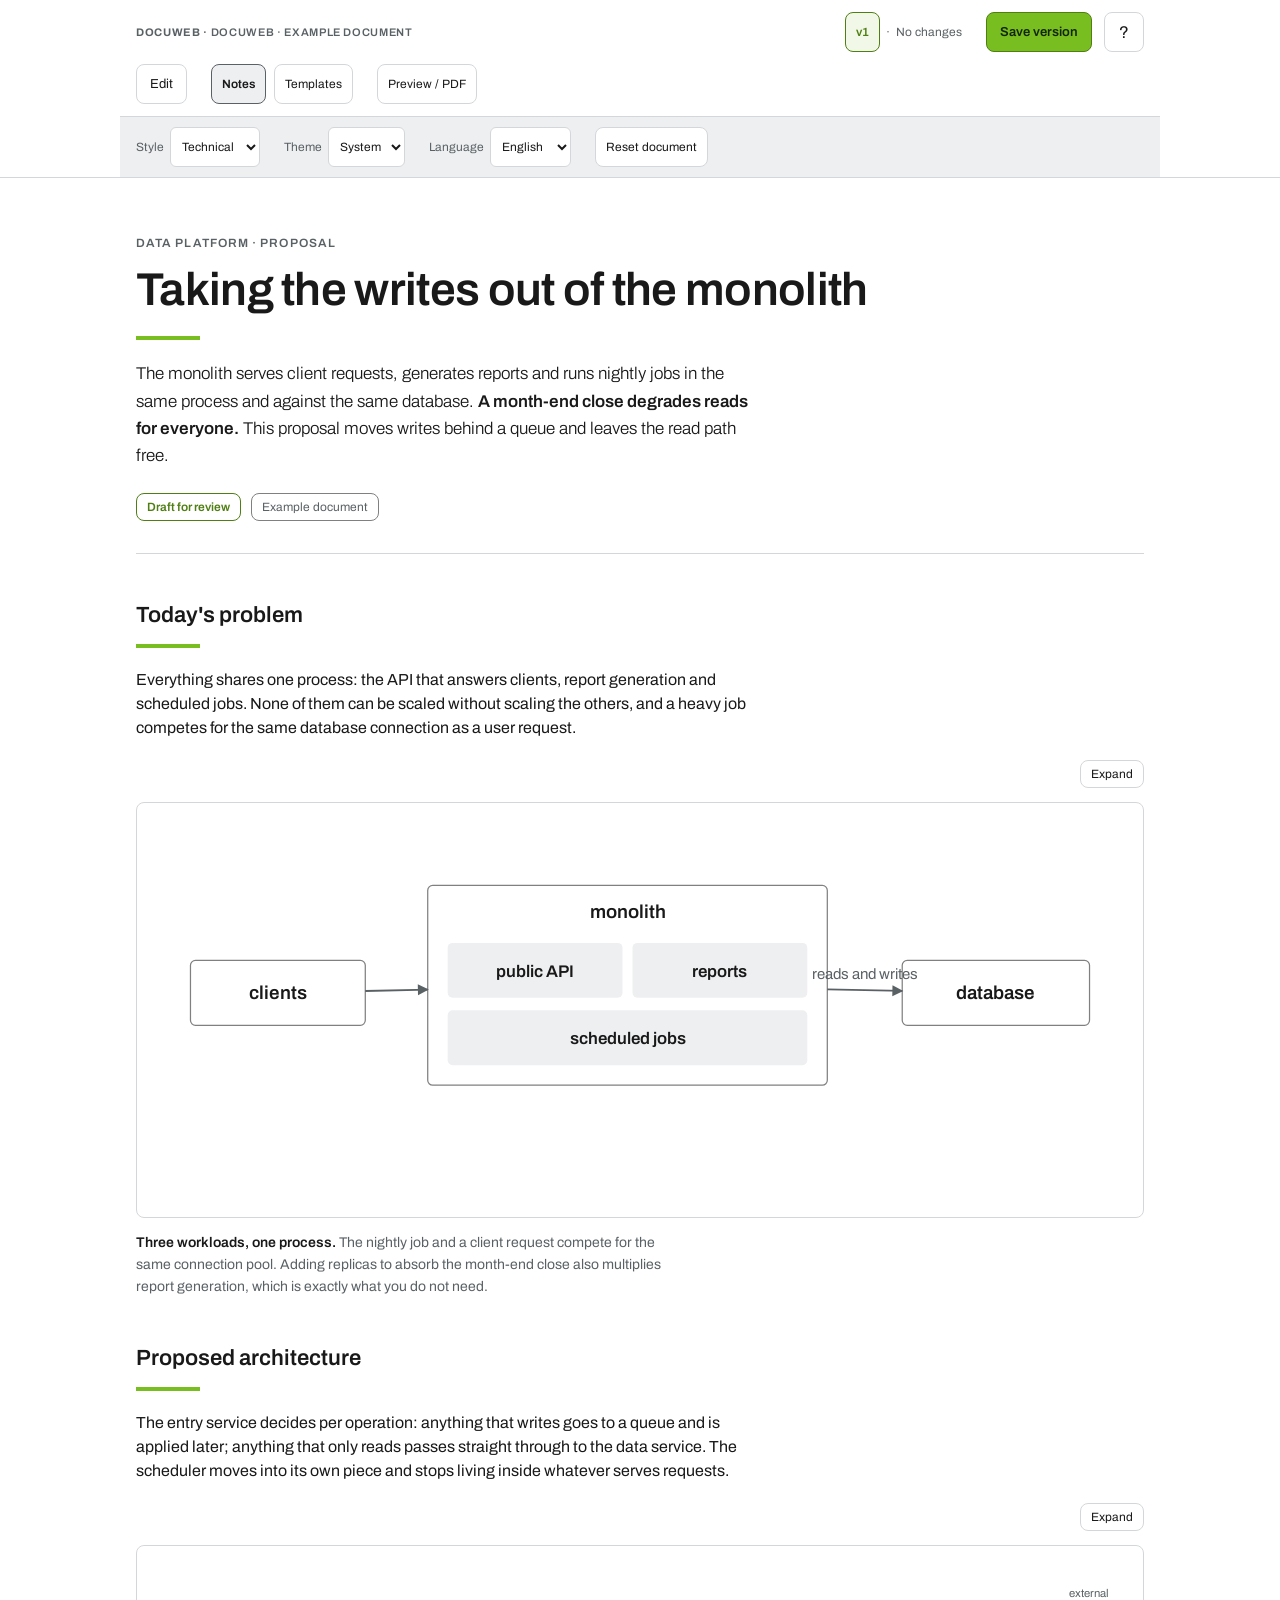
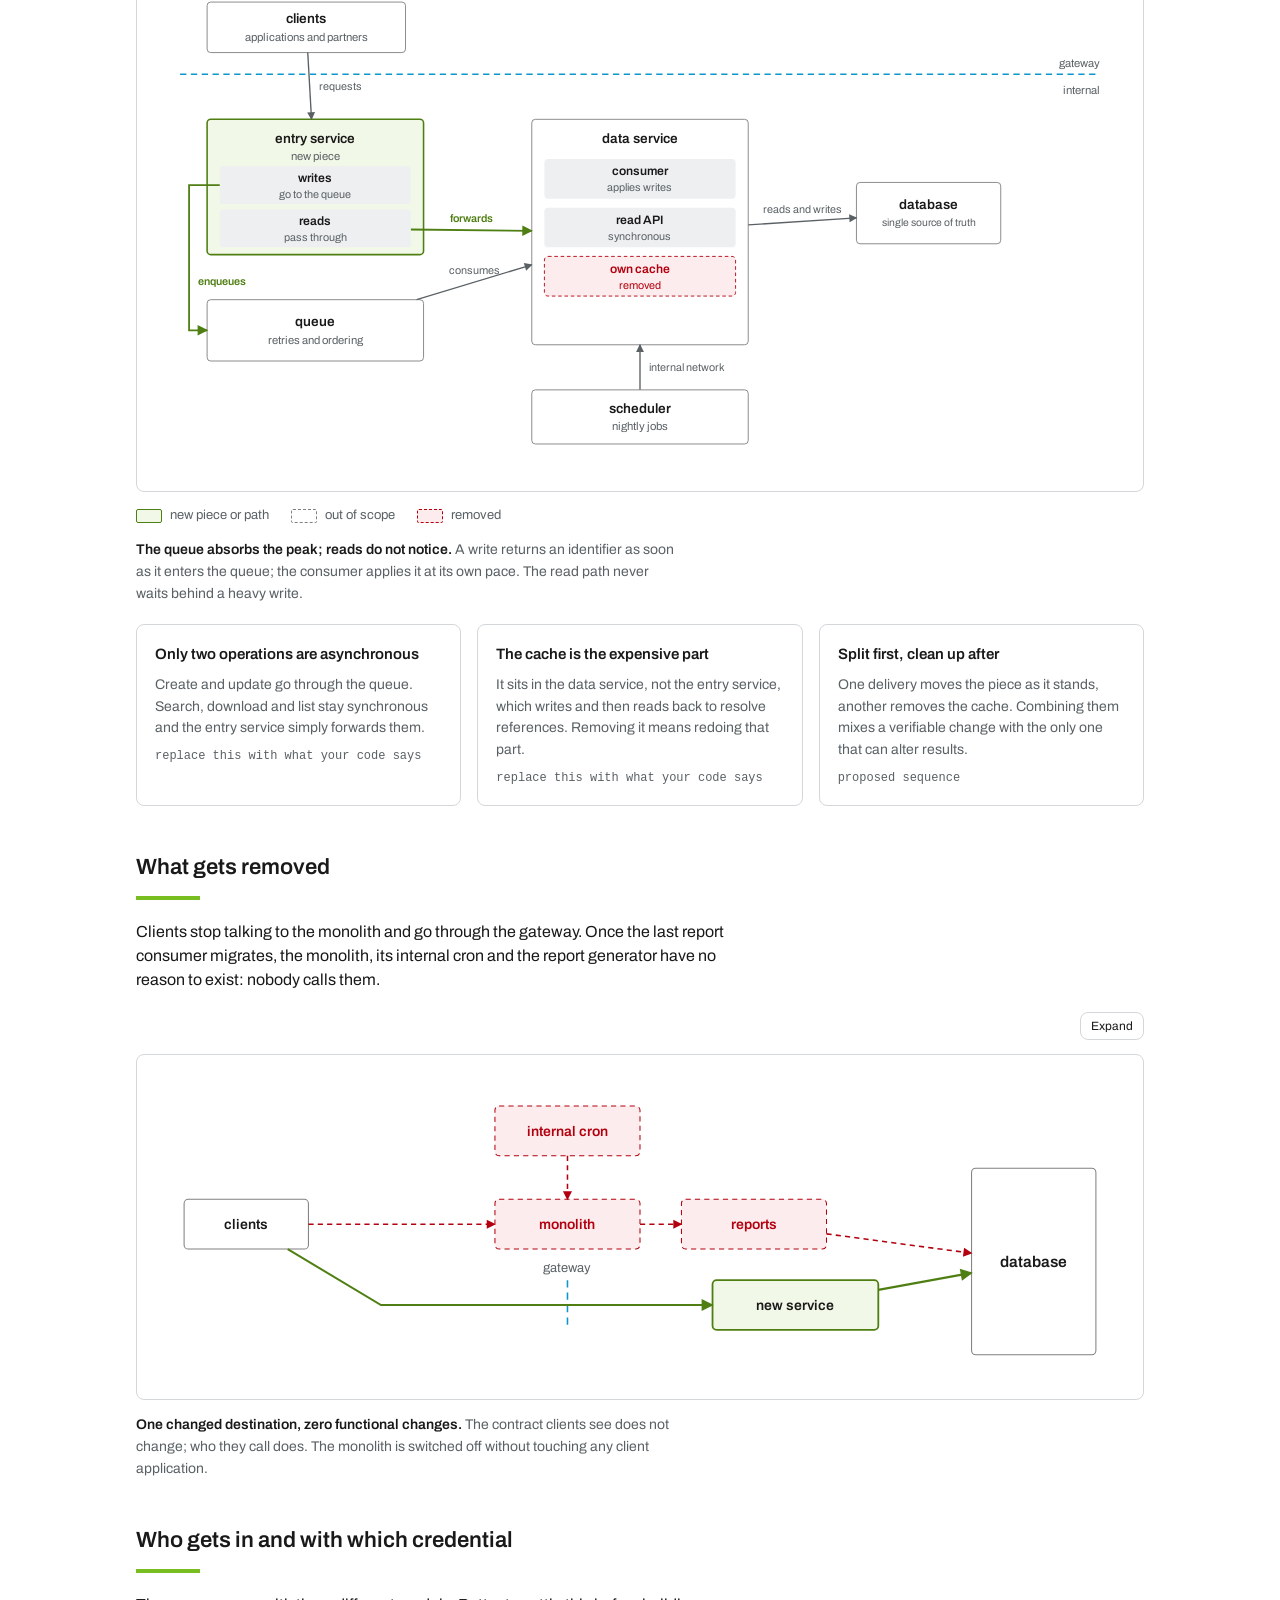
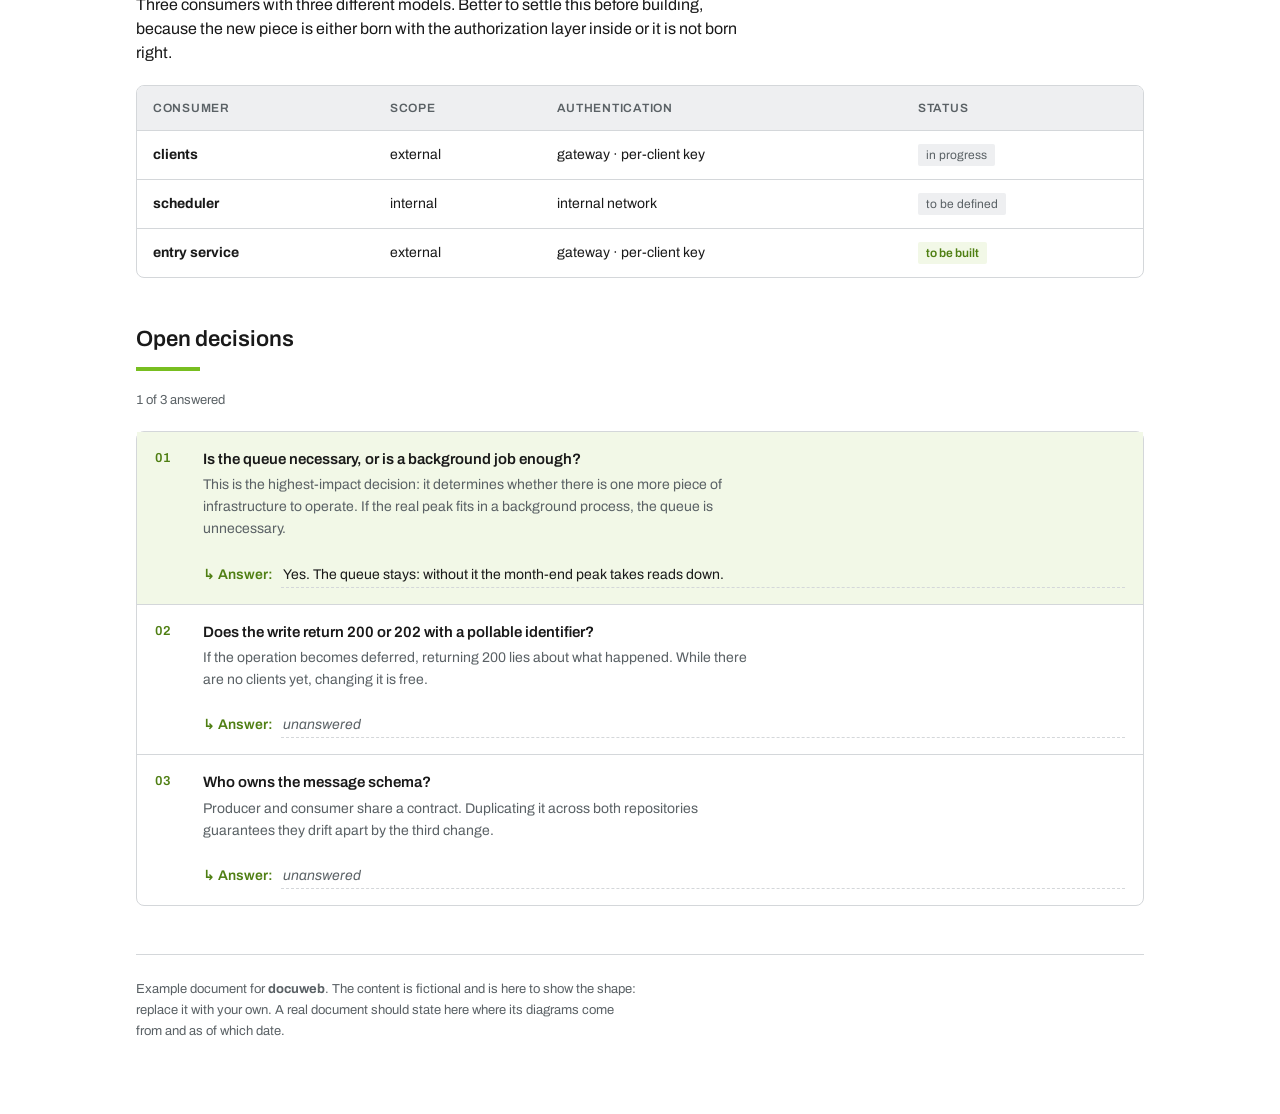
==== commit 614c37e7: "feat: expandir un diagrama a todo el ancho de la ventana Una columna de 1040 píxeles es lo que se le" ====
--- a/index.html
+++ b/index.html
@@ -9,7 +9,7 @@
 <link rel="preconnect" href="https://fonts.googleapis.com">
 <link rel="preconnect" href="https://fonts.gstatic.com" crossorigin>
 <link rel="stylesheet" href="https://fonts.googleapis.com/css2?family=Archivo:wght@300;400;600&display=swap">
-<style>:root{--surface:#ffffff;--surface-2:#eeeff1;--ink:#191919;--ink-muted:#5a6165;--border:#d4d7da;--border-strong:#808080;--brand:#78be20;--brand-ink:#4f7f13;--brand-tint:#f2f8e7;--info:#0b96cc;--danger:#b3000f;--danger-tint:#fdeced;--note-tint:#e6f4fb;--note-ink:#0a6d94;--radius:4px}@media (prefers-color-scheme:dark){:root:not([data-theme="light"]){--surface:#16191b;--surface-2:#212629;--ink:#eef1f2;--ink-muted:#a4acb1;--border:#343b40;--border-strong:#5e676c;--brand:#8fd42e;--brand-ink:#a3dd52;--brand-tint:#1c2a11;--info:#4cb9e6;--danger:#ff7b7b;--danger-tint:#2c1517;--note-tint:#112c38;--note-ink:#6fcdf0}}:root[data-theme="dark"]{--surface:#16191b;--surface-2:#212629;--ink:#eef1f2;--ink-muted:#a4acb1;--border:#343b40;--border-strong:#5e676c;--brand:#8fd42e;--brand-ink:#a3dd52;--brand-tint:#1c2a11;--info:#4cb9e6;--danger:#ff7b7b;--danger-tint:#2c1517;--note-tint:#112c38;--note-ink:#6fcdf0}*{box-sizing:border-box}html,body{margin:0;padding:0}#document-content a{color:var(--brand-ink);text-underline-offset:2px}#document-content a:hover{color:var(--ink)}img{max-width:100%}[hidden]{display:none!important}body{background:var(--surface);color:var(--ink);font-family:"Archivo",system-ui,-apple-system,"Segoe UI",sans-serif;line-height:1.5;-webkit-font-smoothing:antialiased}.page{max-width:1040px;margin:0 auto;padding-inline:16px;padding-block:32px 72px;display:flex;flex-direction:column;gap:56px}.appbar{position:sticky;top:env(safe-area-inset-top,0px);z-index:40;background:var(--surface);border-bottom:1px solid var(--border)}.appbar-inner{max-width:1040px;margin:0 auto;padding:10px 16px;display:flex;align-items:center;gap:10px;flex-wrap:wrap}.appbar .brandmark{font-size:12px;font-weight:600;letter-spacing:.09em;text-transform:uppercase;color:var(--ink-muted);margin-right:auto}.btn{font:inherit;font-size:13px;line-height:1;padding:9px 13px;border-radius:var(--radius);border:1px solid var(--border-strong);background:var(--surface);color:var(--ink);cursor:pointer;white-space:nowrap}.btn:hover{background:var(--surface-2)}.btn:focus-visible{outline:2px solid var(--info);outline-offset:2px}.btn[aria-pressed="true"]{background:var(--brand);border-color:var(--brand-ink);color:#14260a;font-weight:600}.btn--primary{background:var(--brand);border-color:var(--brand-ink);color:#14260a;font-weight:600}.btn--primary:hover{background:var(--brand-ink);color:#fff}.btn--ghost{border-color:var(--border)}.btn:disabled{opacity:.45;cursor:not-allowed}.btn--sm{padding:7px 10px;font-size:12px}.dirty{font-size:12px;color:var(--danger);font-weight:600;display:inline-flex;align-items:center;gap:6px}.dirty::before{content:"";width:7px;height:7px;border-radius:50%;background:var(--danger)}.saved{font-size:12px;color:var(--ink-muted)}.kicker{font-size:12px;font-weight:600;letter-spacing:.09em;text-transform:uppercase;color:var(--ink-muted);margin:0 0 12px}h1{font-size:clamp(30px,5vw,46px);line-height:1.14;font-weight:600;letter-spacing:-.015em;margin:0 0 20px;text-wrap:balance}h1::after{content:"";display:block;width:4rem;height:4px;background:var(--brand);margin-top:20px}.lede{font-size:17px;font-weight:300;line-height:1.6;max-width:62ch;margin:0}.lede strong{font-weight:600}.meta{display:flex;flex-wrap:wrap;gap:8px 10px;margin-top:24px}.pill{font-size:12px;line-height:1;padding:7px 10px;border:1px solid var(--border-strong);border-radius:var(--radius);color:var(--ink-muted)}.pill.is-draft{border-color:var(--brand-ink);color:var(--brand-ink);font-weight:600}section{display:flex;flex-direction:column;gap:20px}h2{font-size:24px;font-weight:600;line-height:1.25;margin:0;text-wrap:balance}h2::after{content:"";display:block;width:4rem;height:4px;background:var(--brand);margin-top:14px}h3{font-size:16px;font-weight:600;margin:0}p{margin:0;max-width:68ch}code{font-family:ui-monospace,SFMono-Regular,"SF Mono",Menlo,monospace;font-size:.88em;background:var(--surface-2);padding:1px 5px;border-radius:2px}figure{margin:0;display:flex;flex-direction:column;gap:14px}.figtools{display:none;flex-wrap:wrap;gap:8px;align-items:center;padding:10px;border:1px solid var(--border);border-bottom:none;border-radius:var(--radius) var(--radius) 0 0;background:var(--surface-2)}body.editing .figtools{display:flex}.figtools .sep{flex:1}.figtools .hint{font-size:12px;color:var(--ink-muted)}.canvas{overflow:auto;border:1px solid var(--border);border-radius:var(--radius);background:var(--surface);padding:20px 16px}body.editing .canvas{border-radius:0 0 var(--radius) var(--radius)}.canvas svg{display:block;height:auto;width:100%}.canvas--wide svg{min-width:880px}.canvas--mid svg{min-width:640px}body.editing .canvas svg{touch-action:none}figcaption{font-size:14px;color:var(--ink-muted);max-width:68ch;line-height:1.55}figcaption b{color:var(--ink);font-weight:600}.legend{display:flex;flex-wrap:wrap;gap:10px 22px;font-size:13px;color:var(--ink-muted)}.legend span{display:inline-flex;align-items:center;gap:8px}.swatch{width:26px;height:14px;border-radius:2px;flex:none}.sw-new{background:var(--brand-tint);border:1.5px solid var(--brand-ink)}.sw-out{border:1px dashed var(--border-strong)}.sw-dead{background:var(--danger-tint);border:1px dashed var(--danger)}.n-box{fill:var(--surface);stroke:var(--border-strong);stroke-width:1}.n-new{fill:var(--brand-tint);stroke:var(--brand-ink);stroke-width:1.75}.n-out{fill:var(--surface);stroke:var(--border-strong);stroke-width:1;stroke-dasharray:5 4}.n-dead{fill:var(--danger-tint);stroke:var(--danger);stroke-width:1;stroke-dasharray:5 4}.n-chip{fill:var(--surface-2);stroke:none}.n-chipdead{fill:var(--danger-tint);stroke:var(--danger);stroke-width:1;stroke-dasharray:4 3}.n-divider{fill:none;stroke:var(--info);stroke-width:1.5;stroke-dasharray:7 5}.n-label{fill:none;stroke:none}.n-note{fill:var(--note-tint);stroke:var(--note-ink);stroke-width:1.25}.t-note{fill:var(--ink);font-size:12.5px}.t-noteby{fill:var(--note-ink);font-size:11px;font-weight:600}.e-note{stroke:var(--note-ink);stroke-width:1.25;fill:none;stroke-dasharray:3 3}.p-note{fill:var(--note-ink)}body.no-notes .note-layer{display:none}.t-title{fill:var(--ink);font-size:15px;font-weight:600}.t-title.sm{font-size:13.5px}.node-link{cursor:pointer}.node-link text:first-of-type{text-decoration:underline;text-underline-offset:2px}body.editing .node-link{cursor:default}.t-sub{fill:var(--ink-muted);font-size:12.5px}.t-sub.sm{font-size:12px}.t-dead{fill:var(--danger)}.t-edge{fill:var(--ink-muted);font-size:12px}.t-edge.new{fill:var(--brand-ink);font-weight:600}.t-edge.dead{fill:var(--danger)}.e-line{stroke:var(--ink-muted);stroke-width:1.5;fill:none}.e-new{stroke:var(--brand-ink);stroke-width:2;fill:none}.e-dead{stroke:var(--danger);stroke-width:1.5;fill:none;stroke-dasharray:5 4}.h-line{fill:var(--ink-muted)}.h-new{fill:var(--brand-ink)}.h-dead{fill:var(--danger)}.hit{fill:transparent;stroke:transparent;stroke-width:10}.hitlbl{fill:transparent;stroke:none}body.editing [data-elabel]{cursor:move}.canvas svg text{pointer-events:none;user-select:none;-webkit-user-select:none}body.editing .node,body.editing .edge{cursor:pointer}body.editing .node.dragging{cursor:grabbing}.sel-ring{fill:none;stroke:var(--info);stroke-width:2;stroke-dasharray:4 3;pointer-events:none}.marquee{fill:var(--info);fill-opacity:.08;stroke:var(--info);stroke-width:1;stroke-dasharray:4 3;pointer-events:none}.handle{fill:var(--surface);stroke:var(--info);stroke-width:1.75;cursor:nwse-resize}.wp{fill:var(--surface);stroke:var(--info);stroke-width:1.75;cursor:move}.anch{fill:var(--surface);stroke:var(--info);stroke-width:1.25;opacity:.55;cursor:pointer}.anch:hover{opacity:1;stroke-width:2}.anch.is-on{fill:var(--info);opacity:1}.endp{fill:var(--info);stroke:var(--surface);stroke-width:1.5;cursor:move}.connect-src{stroke:var(--info)!important;stroke-width:2.5!important}.props{position:fixed;right:16px;bottom:16px;z-index:50;width:360px;max-width:calc(100vw - 32px);background:var(--surface);border:1px solid var(--border-strong);border-radius:var(--radius);box-shadow:0 4px 20px rgba(25,25,25,.2);padding:16px;display:none;flex-direction:column;gap:12px;max-height:min(80vh,760px);overflow:auto}.props.open{display:flex}.props header{display:flex;align-items:center;gap:8px}.props header h3{font-size:14px;margin-right:auto}.field{display:flex;flex-direction:column;gap:5px}.field label{font-size:11px;font-weight:600;letter-spacing:.06em;text-transform:uppercase;color:var(--ink-muted)}.field input,.field select,.field textarea{font:inherit;font-size:13px;padding:8px 9px;border:1px solid var(--border-strong);border-radius:var(--radius);background:var(--surface);color:var(--ink);width:100%}.field textarea{resize:vertical;line-height:1.45;min-height:76px}.field input:focus,.field select:focus,.field textarea:focus{outline:2px solid var(--info);outline-offset:1px;border-color:var(--info)}.props-actions{display:flex;gap:8px;flex-wrap:wrap}.btn--danger{border-color:var(--danger);color:var(--danger)}.btn--danger:hover{background:var(--danger-tint)}.revbadge{font:inherit;font-size:12px;font-weight:600;line-height:1;padding:7px 10px;border-radius:var(--radius);border:1px solid var(--brand-ink);background:var(--brand-tint);color:var(--brand-ink);cursor:pointer;font-variant-numeric:tabular-nums}.revbadge:hover{background:var(--brand);color:#14260a}.revbadge:focus-visible{outline:2px solid var(--info);outline-offset:2px}.overlay{position:fixed;top:0;right:0;bottom:0;left:0;inset:0;z-index:60;background:rgba(25,25,25,.6);display:flex;align-items:center;justify-content:center;padding:16px}.modal{background:var(--surface);border:1px solid var(--border-strong);border-radius:var(--radius);padding:22px;width:420px;max-width:100%;max-height:min(80vh,640px);overflow:auto;display:flex;flex-direction:column;gap:14px;box-shadow:0 4px 20px rgba(25,25,25,.2)}.modal h3{font-size:18px}.modal .field input{width:100%}.modal p{font-size:13.5px;color:var(--ink-muted);line-height:1.5}.histlist{display:flex;flex-direction:column;gap:0;border:1px solid var(--border);border-radius:var(--radius)}.histrow{display:grid;grid-template-columns:44px 1fr;gap:12px;padding:12px 14px;border-bottom:1px solid var(--border);font-size:13.5px}.histrow:last-child{border-bottom:none}.histrow.is-current{background:var(--brand-tint)}.histrow .r{font-weight:600;color:var(--brand-ink);font-variant-numeric:tabular-nums}.histrow .who{color:var(--ink-muted);font-size:12.5px}.histempty{margin:0;padding:12px 14px;font-size:13.5px;color:var(--ink-muted)}.notice{display:none;gap:12px;align-items:flex-start;border:1px solid var(--brand-ink);background:var(--brand-tint);border-radius:var(--radius);padding:14px 16px;font-size:13.5px;line-height:1.5}.notice.open{display:flex}.notice p{margin:0;flex:1;color:var(--ink)}.notes{display:grid;grid-template-columns:repeat(auto-fit,minmax(260px,1fr));gap:16px}.note{border:1px solid var(--border);border-radius:var(--radius);padding:18px;display:flex;flex-direction:column;gap:8px}.note h3{font-size:15px}.note p{font-size:14px;color:var(--ink-muted);line-height:1.55}.note .src{font-size:12px;color:var(--ink-muted);font-family:ui-monospace,SFMono-Regular,Menlo,monospace}.tablewrap{overflow-x:auto;border:1px solid var(--border);border-radius:var(--radius)}table{border-collapse:collapse;width:100%;min-width:560px;font-size:14px}th,td{text-align:left;padding:13px 16px;border-bottom:1px solid var(--border);vertical-align:top}thead th{font-size:12px;font-weight:600;letter-spacing:.06em;text-transform:uppercase;color:var(--ink-muted);background:var(--surface-2)}tbody tr:last-child td{border-bottom:none}.tag{display:inline-block;font-size:12px;line-height:1;padding:5px 8px;border-radius:2px;background:var(--surface-2);color:var(--ink-muted);white-space:nowrap}.tag.is-new{background:var(--brand-tint);color:var(--brand-ink);font-weight:600}ol.decisions{margin:0;padding:0;list-style:none;border:1px solid var(--border);border-radius:var(--radius)}ol.decisions li{display:grid;grid-template-columns:34px 1fr;gap:14px;padding:16px 18px;border-bottom:1px solid var(--border)}ol.decisions li:last-child{border-bottom:none}ol.decisions li.is-answered{background:var(--brand-tint)}.num{font-size:13px;font-weight:600;color:var(--brand-ink);font-variant-numeric:tabular-nums;padding-top:1px}.decision-q{font-weight:600;font-size:15px;margin-bottom:4px}.decision-w{font-size:14px;color:var(--ink-muted);line-height:1.55}.answer{display:flex;gap:8px;align-items:flex-start;margin-top:10px}.answer .lbl{font-size:14px;font-weight:600;line-height:1.55;color:var(--brand-ink);white-space:nowrap}.answer textarea{flex:1;min-width:0;font:inherit;font-size:14px;line-height:1.55;color:var(--ink);background:transparent;border:0;border-bottom:1px dashed var(--border);border-radius:0;padding:0 2px 2px;margin:0;resize:none;overflow:hidden}.answer textarea::placeholder{color:var(--ink-muted);font-style:italic}.answer textarea:hover{border-bottom-color:var(--border-strong)}.answer textarea:focus{outline:none;border-bottom:1px solid var(--brand-ink)}.deccount{font-size:13px;color:var(--ink-muted);font-variant-numeric:tabular-nums}footer{border-top:1px solid var(--border);padding-top:24px;font-size:13px;color:var(--ink-muted);line-height:1.6;display:flex;flex-direction:column;gap:8px}footer p{max-width:72ch}@media (max-width:560px){.page{padding-block:24px 48px;gap:44px}ol.decisions li{grid-template-columns:24px 1fr;gap:10px;padding:14px}.props{left:16px;right:16px;bottom:8px;width:auto}}:root{--radius:8px}#document-content{display:flex;flex-direction:column;gap:48px;min-width:0}#document-content>header{padding:24px 0 32px;border-bottom:1px solid var(--border)}#document-content>section{min-width:0}.appbar-inner{position:relative;display:flex;flex-direction:column;align-items:stretch;gap:12px;padding:12px 16px 0}.appbar-heading,.appbar-actions,.menu-content,.appbar-preferences{display:flex;align-items:center;gap:8px}.appbar-heading{padding-right:52px;min-width:0}.document-identity{flex:1;min-width:0;overflow:hidden;text-overflow:ellipsis;white-space:nowrap;font-size:11px;letter-spacing:.06em;text-transform:uppercase;color:var(--ink-muted)}.appbar .brandmark{font-size:11px;letter-spacing:inherit;margin:0}.product-name{font-weight:700}.document-state{display:flex;align-items:center;gap:6px;white-space:nowrap;color:var(--ink-muted);font-size:12px;margin-right:16px}.appbar .revbadge{min-height:40px}.appbar .btn,.appbar select{min-height:40px;box-shadow:none;border-color:var(--border)}.appbar .btn[aria-pressed=true]{background:var(--surface-2);border-color:var(--ink-muted);color:var(--ink);font-weight:600}.appbar #btn-help{position:absolute;right:16px;top:12px;width:40px;font-size:17px}.appbar #btn-save{margin-left:auto;border-color:var(--brand-ink)}.appbar:has(#status.dirty) #btn-save{outline:2px solid var(--brand-tint);outline-offset:2px}.appbar .dirty::before{display:none}.appbar-actions{gap:24px;flex-wrap:wrap}.appbar-preferences{background:var(--surface-2);margin:0 -16px;padding:10px 16px;border-top:1px solid var(--border);gap:24px;flex-wrap:wrap}.mobile-control,.mobile-label{display:none}.document-controls{display:flex;flex-wrap:wrap;gap:24px;align-items:center}.document-controls label{font-size:12px;color:var(--ink-muted);display:flex;gap:6px;align-items:center}.document-controls select{font:inherit;color:var(--ink);background:var(--surface);border:1px solid var(--border);border-radius:6px;padding:7px}.content-tools{display:none;padding:12px 0;border-top:1px solid var(--border);gap:8px;flex-wrap:wrap}body.editing-content .content-tools{display:flex}[contenteditable=true]{outline:1px dashed var(--border-strong);outline-offset:5px;cursor:text;white-space:pre-wrap;min-height:1.2em}[contenteditable=true]:focus{outline:2px solid var(--info);border-radius:2px}.metric-grid{display:grid;grid-template-columns:repeat(3,minmax(0,1fr));gap:16px}.metric{border:1px solid var(--border);border-radius:var(--radius);padding:22px;background:var(--surface-2)}.metric h3{font-size:13px;color:var(--ink-muted);margin-bottom:12px}.metric p{font-size:26px;font-weight:600;line-height:1.2}.callout{padding:22px;border-left:4px solid var(--brand-ink);background:var(--brand-tint);border-radius:0 var(--radius) var(--radius) 0;display:grid;gap:10px}.template-grid{display:grid;grid-template-columns:repeat(2,minmax(0,1fr));gap:12px;margin-top:18px}.template-card{white-space:normal;text-align:left;line-height:1.5;padding:20px;display:flex;flex-direction:column;gap:8px}.template-card small{font-size:12px;color:var(--ink-muted)}.template-preview{height:48px;display:flex;gap:5px;align-items:flex-end}.template-preview i{display:block;width:22%;background:var(--border);height:60%;border-radius:3px}.template-preview i:first-child{height:100%;background:var(--brand-ink)}.modal{max-height:85vh;overflow:auto}:root[data-design=editorial] #document-content{gap:60px}:root[data-design=editorial] .page{max-width:920px}:root[data-design=editorial] #document-content h1{font:500 clamp(38px,6vw,62px)/1.08 Georgia,serif;letter-spacing:-.035em}:root[data-design=editorial] #document-content h2{font-family:Georgia,serif;font-size:30px;font-weight:500}:root[data-design=editorial] #document-content h2::after{display:none}:root[data-design=editorial] #document-content>section{padding-top:24px;border-top:1px solid var(--border)}:root[data-design=editorial] .lede{font-size:20px;line-height:1.7}:root[data-design=executive] #document-content>header{padding:32px;border-radius:14px;background:var(--surface-2);border:1px solid var(--border)}:root[data-design=executive] #document-content h1{font-size:clamp(32px,5vw,48px);max-width:22ch}:root[data-design=executive] #document-content h2::after{width:28px;height:3px;margin-top:10px}:root[data-design=executive] #document-content>section{gap:18px}:root[data-design=technical] #document-content h2{font-size:22px}:root[data-design=technical] .canvas{background-image:radial-gradient(var(--border) .6px,transparent .6px);background-size:16px 16px}.answer-print{display:none;white-space:pre-wrap;overflow-wrap:anywhere}ol.decisions li>.answer{grid-column:2;min-width:0}.answer-print{flex:1;min-width:0}.appearance-group{border-top:1px solid var(--border);margin-top:14px;padding-top:12px}.appearance-group summary{font-size:13px;font-weight:600;cursor:pointer;padding:4px 0}.appearance-fields{display:flex;flex-direction:column;gap:12px;padding-top:12px}.appearance-grid{display:grid;grid-template-columns:1fr 1fr;gap:10px}.color-controls{display:flex;gap:6px;align-items:center}.color-controls input[type=color]{width:40px;height:36px;padding:3px;flex:none;cursor:pointer}.color-controls input[type=text]{min-width:0;flex:1;font-family:monospace}.color-field>.btn{align-self:flex-start}.appearance-actions{border-top:1px solid var(--border);padding-top:12px;margin:12px 0}.section-controls{display:flex;gap:8px;flex-wrap:wrap;padding:10px;background:var(--surface-2);border:1px dashed var(--border);border-radius:var(--radius)}@media print{.section-controls{display:none!important}}#props-body{display:flex;flex-direction:column;gap:8px}.props>header{position:sticky;top:-16px;background:var(--surface);z-index:1;padding:10px 0}.tablewrap th,.tablewrap td{overflow-wrap:anywhere}@media(max-width:600px){.metric-grid,.template-grid{grid-template-columns:1fr}.appbar{position:static}.appbar-heading{padding:0}.document-state,.desktop-label,.product-name{display:none}.mobile-control,.mobile-label{display:inline-flex}.appbar .btn,.appbar select{min-height:44px}.appbar-inner{padding-bottom:12px;gap:8px}.appbar-actions{gap:8px;flex-wrap:nowrap;justify-content:space-between}.toolbar-menu{position:relative}.toolbar-menu .menu-content{display:none;position:absolute;top:calc(100% + 6px);left:0;z-index:45;padding:8px;min-width:180px;flex-direction:column;align-items:stretch;background:var(--surface);border:1px solid var(--border);border-radius:8px}.toolbar-menu.is-open .menu-content{display:flex}.secondary-menu{order:3}.secondary-menu .menu-content{left:auto;right:0}.appbar #btn-help{position:static;width:auto;font-size:13px}.appbar #btn-help::after{content:' ' attr(aria-label)}.appbar-preferences{display:none;margin-bottom:-12px}.appbar-preferences.is-open{display:flex}.document-controls{flex-direction:column;align-items:stretch;gap:8px}.document-controls label{justify-content:space-between}.document-controls select{min-width:60%}.document-controls{width:100%}:root[data-design=executive] #document-content>header{padding:22px}#document-content{gap:36px}}@page{size:A4;margin:17mm 16mm 18mm}@media print{:root,:root[data-theme],:root:not([data-theme=light]){--surface:#fff;--surface-2:#f3f4f5;--ink:#191919;--ink-muted:#50565a;--border:#c9cdd0;--border-strong:#747b80;--brand:#78be20;--brand-ink:#436d10;--brand-tint:#f2f8e7;--info:#096889;--danger:#a40014;--danger-tint:#fff0f0;--note-tint:#edf6fa;--note-ink:#075e80;color-scheme:light}*{-webkit-print-color-adjust:exact;print-color-adjust:exact}body{background:white;font-size:10pt}.appbar,.content-tools,.notice,.props,.overlay,.figtools,body.editing .figtools{display:none!important}.page{display:block!important;max-width:none!important;padding:0!important;margin:0!important}#document-content{display:block!important}#document-content>header{margin-bottom:9mm;padding-top:0}#document-content>section{display:block;margin:0 0 9mm;padding-top:0}#document-content>section>*+*{margin-top:4mm}#document-content h1{font-size:30pt!important}#document-content h2{font-size:18pt!important;break-after:avoid}h3{break-after:avoid}p,li{orphans:3;widows:3}figure,.metric,.note,.callout,ol.decisions li{break-inside:avoid}.canvas{overflow:visible;padding:8px;background-image:none!important}.canvas svg{width:100%!important;min-width:0!important;max-height:180mm}.tablewrap{overflow:visible}table{width:100%;min-width:0!important;table-layout:fixed}thead{display:table-header-group}tr{break-inside:avoid}.answer textarea{display:none!important}.answer-print{display:block}[contenteditable]{outline:none!important}.sel-ring,.handle,.wp,.marquee{display:none!important}footer{margin-top:8mm;padding-top:4mm;border-top:1px solid var(--border)}}</style>
+<style>:root{--surface:#ffffff;--surface-2:#eeeff1;--ink:#191919;--ink-muted:#5a6165;--border:#d4d7da;--border-strong:#808080;--brand:#78be20;--brand-ink:#4f7f13;--brand-tint:#f2f8e7;--info:#0b96cc;--danger:#b3000f;--danger-tint:#fdeced;--note-tint:#e6f4fb;--note-ink:#0a6d94;--radius:4px}@media (prefers-color-scheme:dark){:root:not([data-theme="light"]){--surface:#16191b;--surface-2:#212629;--ink:#eef1f2;--ink-muted:#a4acb1;--border:#343b40;--border-strong:#5e676c;--brand:#8fd42e;--brand-ink:#a3dd52;--brand-tint:#1c2a11;--info:#4cb9e6;--danger:#ff7b7b;--danger-tint:#2c1517;--note-tint:#112c38;--note-ink:#6fcdf0}}:root[data-theme="dark"]{--surface:#16191b;--surface-2:#212629;--ink:#eef1f2;--ink-muted:#a4acb1;--border:#343b40;--border-strong:#5e676c;--brand:#8fd42e;--brand-ink:#a3dd52;--brand-tint:#1c2a11;--info:#4cb9e6;--danger:#ff7b7b;--danger-tint:#2c1517;--note-tint:#112c38;--note-ink:#6fcdf0}*{box-sizing:border-box}html,body{margin:0;padding:0}#document-content a{color:var(--brand-ink);text-underline-offset:2px}#document-content a:hover{color:var(--ink)}img{max-width:100%}[hidden]{display:none!important}body{container-type:inline-size;background:var(--surface);color:var(--ink);font-family:"Archivo",system-ui,-apple-system,"Segoe UI",sans-serif;line-height:1.5;-webkit-font-smoothing:antialiased}.page{max-width:1040px;margin:0 auto;padding-inline:16px;padding-block:32px 72px;display:flex;flex-direction:column;gap:56px}.appbar{position:sticky;top:env(safe-area-inset-top,0px);z-index:40;background:var(--surface);border-bottom:1px solid var(--border)}.appbar-inner{max-width:1040px;margin:0 auto;padding:10px 16px;display:flex;align-items:center;gap:10px;flex-wrap:wrap}.appbar .brandmark{font-size:12px;font-weight:600;letter-spacing:.09em;text-transform:uppercase;color:var(--ink-muted);margin-right:auto}.btn{font:inherit;font-size:13px;line-height:1;padding:9px 13px;border-radius:var(--radius);border:1px solid var(--border-strong);background:var(--surface);color:var(--ink);cursor:pointer;white-space:nowrap}.btn:hover{background:var(--surface-2)}.btn:focus-visible{outline:2px solid var(--info);outline-offset:2px}.btn[aria-pressed="true"]{background:var(--brand);border-color:var(--brand-ink);color:#14260a;font-weight:600}.btn--primary{background:var(--brand);border-color:var(--brand-ink);color:#14260a;font-weight:600}.btn--primary:hover{background:var(--brand-ink);color:#fff}.btn--ghost{border-color:var(--border)}.btn:disabled{opacity:.45;cursor:not-allowed}.btn--sm{padding:7px 10px;font-size:12px}.dirty{font-size:12px;color:var(--danger);font-weight:600;display:inline-flex;align-items:center;gap:6px}.dirty::before{content:"";width:7px;height:7px;border-radius:50%;background:var(--danger)}.saved{font-size:12px;color:var(--ink-muted)}.kicker{font-size:12px;font-weight:600;letter-spacing:.09em;text-transform:uppercase;color:var(--ink-muted);margin:0 0 12px}h1{font-size:clamp(30px,5vw,46px);line-height:1.14;font-weight:600;letter-spacing:-.015em;margin:0 0 20px;text-wrap:balance}h1::after{content:"";display:block;width:4rem;height:4px;background:var(--brand);margin-top:20px}.lede{font-size:17px;font-weight:300;line-height:1.6;max-width:62ch;margin:0}.lede strong{font-weight:600}.meta{display:flex;flex-wrap:wrap;gap:8px 10px;margin-top:24px}.pill{font-size:12px;line-height:1;padding:7px 10px;border:1px solid var(--border-strong);border-radius:var(--radius);color:var(--ink-muted)}.pill.is-draft{border-color:var(--brand-ink);color:var(--brand-ink);font-weight:600}section{display:flex;flex-direction:column;gap:20px}h2{font-size:24px;font-weight:600;line-height:1.25;margin:0;text-wrap:balance}h2::after{content:"";display:block;width:4rem;height:4px;background:var(--brand);margin-top:14px}h3{font-size:16px;font-weight:600;margin:0}p{margin:0;max-width:68ch}code{font-family:ui-monospace,SFMono-Regular,"SF Mono",Menlo,monospace;font-size:.88em;background:var(--surface-2);padding:1px 5px;border-radius:2px}figure{margin:0;display:flex;flex-direction:column;gap:14px}.figtools{display:flex;flex-wrap:wrap;gap:8px;align-items:center;justify-content:flex-end}body.editing .figtools{justify-content:flex-start;padding:10px;border:1px solid var(--border);border-bottom:none;border-radius:var(--radius) var(--radius) 0 0;background:var(--surface-2)}.figtools .sep{flex:1}.figtools .hint{font-size:12px;color:var(--ink-muted)}figure.is-wide{width:100cqw;max-width:none;margin-inline:calc(50% - 50cqw);padding-inline:16px}figure.is-wide .canvas{border-radius:var(--radius)}.canvas{overflow:auto;border:1px solid var(--border);border-radius:var(--radius);background:var(--surface);padding:20px 16px}body.editing .canvas{border-radius:0 0 var(--radius) var(--radius)}.canvas svg{display:block;height:auto;width:100%}.canvas--wide svg{min-width:880px}.canvas--mid svg{min-width:640px}body.editing .canvas svg{touch-action:none}figcaption{font-size:14px;color:var(--ink-muted);max-width:68ch;line-height:1.55}figcaption b{color:var(--ink);font-weight:600}.legend{display:flex;flex-wrap:wrap;gap:10px 22px;font-size:13px;color:var(--ink-muted)}.legend span{display:inline-flex;align-items:center;gap:8px}.swatch{width:26px;height:14px;border-radius:2px;flex:none}.sw-new{background:var(--brand-tint);border:1.5px solid var(--brand-ink)}.sw-out{border:1px dashed var(--border-strong)}.sw-dead{background:var(--danger-tint);border:1px dashed var(--danger)}.n-box{fill:var(--surface);stroke:var(--border-strong);stroke-width:1}.n-new{fill:var(--brand-tint);stroke:var(--brand-ink);stroke-width:1.75}.n-out{fill:var(--surface);stroke:var(--border-strong);stroke-width:1;stroke-dasharray:5 4}.n-dead{fill:var(--danger-tint);stroke:var(--danger);stroke-width:1;stroke-dasharray:5 4}.n-chip{fill:var(--surface-2);stroke:none}.n-chipdead{fill:var(--danger-tint);stroke:var(--danger);stroke-width:1;stroke-dasharray:4 3}.n-divider{fill:none;stroke:var(--info);stroke-width:1.5;stroke-dasharray:7 5}.n-label{fill:none;stroke:none}.n-note{fill:var(--note-tint);stroke:var(--note-ink);stroke-width:1.25}.t-note{fill:var(--ink);font-size:12.5px}.t-noteby{fill:var(--note-ink);font-size:11px;font-weight:600}.e-note{stroke:var(--note-ink);stroke-width:1.25;fill:none;stroke-dasharray:3 3}.p-note{fill:var(--note-ink)}body.no-notes .note-layer{display:none}.t-title{fill:var(--ink);font-size:15px;font-weight:600}.t-title.sm{font-size:13.5px}.node-link{cursor:pointer}.node-link text:first-of-type{text-decoration:underline;text-underline-offset:2px}body.editing .node-link{cursor:default}.t-sub{fill:var(--ink-muted);font-size:12.5px}.t-sub.sm{font-size:12px}.t-dead{fill:var(--danger)}.t-edge{fill:var(--ink-muted);font-size:12px}.t-edge.new{fill:var(--brand-ink);font-weight:600}.t-edge.dead{fill:var(--danger)}.e-line{stroke:var(--ink-muted);stroke-width:1.5;fill:none}.e-new{stroke:var(--brand-ink);stroke-width:2;fill:none}.e-dead{stroke:var(--danger);stroke-width:1.5;fill:none;stroke-dasharray:5 4}.h-line{fill:var(--ink-muted)}.h-new{fill:var(--brand-ink)}.h-dead{fill:var(--danger)}.hit{fill:transparent;stroke:transparent;stroke-width:10}.hitlbl{fill:transparent;stroke:none}body.editing [data-elabel]{cursor:move}.canvas svg text{pointer-events:none;user-select:none;-webkit-user-select:none}body.editing .node,body.editing .edge{cursor:pointer}body.editing .node.dragging{cursor:grabbing}.sel-ring{fill:none;stroke:var(--info);stroke-width:2;stroke-dasharray:4 3;pointer-events:none}.marquee{fill:var(--info);fill-opacity:.08;stroke:var(--info);stroke-width:1;stroke-dasharray:4 3;pointer-events:none}.handle{fill:var(--surface);stroke:var(--info);stroke-width:1.75;cursor:nwse-resize}.wp{fill:var(--surface);stroke:var(--info);stroke-width:1.75;cursor:move}.anch{fill:var(--surface);stroke:var(--info);stroke-width:1.25;opacity:.55;cursor:pointer}.anch:hover{opacity:1;stroke-width:2}.anch.is-on{fill:var(--info);opacity:1}.endp{fill:var(--info);stroke:var(--surface);stroke-width:1.5;cursor:move}.connect-src{stroke:var(--info)!important;stroke-width:2.5!important}.props{position:fixed;right:16px;bottom:16px;z-index:50;width:360px;max-width:calc(100vw - 32px);background:var(--surface);border:1px solid var(--border-strong);border-radius:var(--radius);box-shadow:0 4px 20px rgba(25,25,25,.2);padding:16px;display:none;flex-direction:column;gap:12px;max-height:min(80vh,760px);overflow:auto}.props.open{display:flex}.props header{display:flex;align-items:center;gap:8px}.props header h3{font-size:14px;margin-right:auto}.field{display:flex;flex-direction:column;gap:5px}.field label{font-size:11px;font-weight:600;letter-spacing:.06em;text-transform:uppercase;color:var(--ink-muted)}.field input,.field select,.field textarea{font:inherit;font-size:13px;padding:8px 9px;border:1px solid var(--border-strong);border-radius:var(--radius);background:var(--surface);color:var(--ink);width:100%}.field textarea{resize:vertical;line-height:1.45;min-height:76px}.field input:focus,.field select:focus,.field textarea:focus{outline:2px solid var(--info);outline-offset:1px;border-color:var(--info)}.props-actions{display:flex;gap:8px;flex-wrap:wrap}.btn--danger{border-color:var(--danger);color:var(--danger)}.btn--danger:hover{background:var(--danger-tint)}.revbadge{font:inherit;font-size:12px;font-weight:600;line-height:1;padding:7px 10px;border-radius:var(--radius);border:1px solid var(--brand-ink);background:var(--brand-tint);color:var(--brand-ink);cursor:pointer;font-variant-numeric:tabular-nums}.revbadge:hover{background:var(--brand);color:#14260a}.revbadge:focus-visible{outline:2px solid var(--info);outline-offset:2px}.overlay{position:fixed;top:0;right:0;bottom:0;left:0;inset:0;z-index:60;background:rgba(25,25,25,.6);display:flex;align-items:center;justify-content:center;padding:16px}.modal{background:var(--surface);border:1px solid var(--border-strong);border-radius:var(--radius);padding:22px;width:420px;max-width:100%;max-height:min(80vh,640px);overflow:auto;display:flex;flex-direction:column;gap:14px;box-shadow:0 4px 20px rgba(25,25,25,.2)}.modal h3{font-size:18px}.modal .field input{width:100%}.modal p{font-size:13.5px;color:var(--ink-muted);line-height:1.5}.histlist{display:flex;flex-direction:column;gap:0;border:1px solid var(--border);border-radius:var(--radius)}.histrow{display:grid;grid-template-columns:44px 1fr;gap:12px;padding:12px 14px;border-bottom:1px solid var(--border);font-size:13.5px}.histrow:last-child{border-bottom:none}.histrow.is-current{background:var(--brand-tint)}.histrow .r{font-weight:600;color:var(--brand-ink);font-variant-numeric:tabular-nums}.histrow .who{color:var(--ink-muted);font-size:12.5px}.histempty{margin:0;padding:12px 14px;font-size:13.5px;color:var(--ink-muted)}.notice{display:none;gap:12px;align-items:flex-start;border:1px solid var(--brand-ink);background:var(--brand-tint);border-radius:var(--radius);padding:14px 16px;font-size:13.5px;line-height:1.5}.notice.open{display:flex}.notice p{margin:0;flex:1;color:var(--ink)}.notes{display:grid;grid-template-columns:repeat(auto-fit,minmax(260px,1fr));gap:16px}.note{border:1px solid var(--border);border-radius:var(--radius);padding:18px;display:flex;flex-direction:column;gap:8px}.note h3{font-size:15px}.note p{font-size:14px;color:var(--ink-muted);line-height:1.55}.note .src{font-size:12px;color:var(--ink-muted);font-family:ui-monospace,SFMono-Regular,Menlo,monospace}.tablewrap{overflow-x:auto;border:1px solid var(--border);border-radius:var(--radius)}table{border-collapse:collapse;width:100%;min-width:560px;font-size:14px}th,td{text-align:left;padding:13px 16px;border-bottom:1px solid var(--border);vertical-align:top}thead th{font-size:12px;font-weight:600;letter-spacing:.06em;text-transform:uppercase;color:var(--ink-muted);background:var(--surface-2)}tbody tr:last-child td{border-bottom:none}.tag{display:inline-block;font-size:12px;line-height:1;padding:5px 8px;border-radius:2px;background:var(--surface-2);color:var(--ink-muted);white-space:nowrap}.tag.is-new{background:var(--brand-tint);color:var(--brand-ink);font-weight:600}ol.decisions{margin:0;padding:0;list-style:none;border:1px solid var(--border);border-radius:var(--radius)}ol.decisions li{display:grid;grid-template-columns:34px 1fr;gap:14px;padding:16px 18px;border-bottom:1px solid var(--border)}ol.decisions li:last-child{border-bottom:none}ol.decisions li.is-answered{background:var(--brand-tint)}.num{font-size:13px;font-weight:600;color:var(--brand-ink);font-variant-numeric:tabular-nums;padding-top:1px}.decision-q{font-weight:600;font-size:15px;margin-bottom:4px}.decision-w{font-size:14px;color:var(--ink-muted);line-height:1.55}.answer{display:flex;gap:8px;align-items:flex-start;margin-top:10px}.answer .lbl{font-size:14px;font-weight:600;line-height:1.55;color:var(--brand-ink);white-space:nowrap}.answer textarea{flex:1;min-width:0;font:inherit;font-size:14px;line-height:1.55;color:var(--ink);background:transparent;border:0;border-bottom:1px dashed var(--border);border-radius:0;padding:0 2px 2px;margin:0;resize:none;overflow:hidden}.answer textarea::placeholder{color:var(--ink-muted);font-style:italic}.answer textarea:hover{border-bottom-color:var(--border-strong)}.answer textarea:focus{outline:none;border-bottom:1px solid var(--brand-ink)}.deccount{font-size:13px;color:var(--ink-muted);font-variant-numeric:tabular-nums}footer{border-top:1px solid var(--border);padding-top:24px;font-size:13px;color:var(--ink-muted);line-height:1.6;display:flex;flex-direction:column;gap:8px}footer p{max-width:72ch}@media (max-width:560px){.page{padding-block:24px 48px;gap:44px}ol.decisions li{grid-template-columns:24px 1fr;gap:10px;padding:14px}.props{left:16px;right:16px;bottom:8px;width:auto}}:root{--radius:8px}#document-content{display:flex;flex-direction:column;gap:48px;min-width:0}#document-content>header{padding:24px 0 32px;border-bottom:1px solid var(--border)}#document-content>section{min-width:0}.appbar-inner{position:relative;display:flex;flex-direction:column;align-items:stretch;gap:12px;padding:12px 16px 0}.appbar-heading,.appbar-actions,.menu-content,.appbar-preferences{display:flex;align-items:center;gap:8px}.appbar-heading{padding-right:52px;min-width:0}.document-identity{flex:1;min-width:0;overflow:hidden;text-overflow:ellipsis;white-space:nowrap;font-size:11px;letter-spacing:.06em;text-transform:uppercase;color:var(--ink-muted)}.appbar .brandmark{font-size:11px;letter-spacing:inherit;margin:0}.product-name{font-weight:700}.document-state{display:flex;align-items:center;gap:6px;white-space:nowrap;color:var(--ink-muted);font-size:12px;margin-right:16px}.appbar .revbadge{min-height:40px}.appbar .btn,.appbar select{min-height:40px;box-shadow:none;border-color:var(--border)}.appbar .btn[aria-pressed=true]{background:var(--surface-2);border-color:var(--ink-muted);color:var(--ink);font-weight:600}.appbar #btn-help{position:absolute;right:16px;top:12px;width:40px;font-size:17px}.appbar #btn-save{margin-left:auto;border-color:var(--brand-ink)}.appbar:has(#status.dirty) #btn-save{outline:2px solid var(--brand-tint);outline-offset:2px}.appbar .dirty::before{display:none}.appbar-actions{gap:24px;flex-wrap:wrap}.appbar-preferences{background:var(--surface-2);margin:0 -16px;padding:10px 16px;border-top:1px solid var(--border);gap:24px;flex-wrap:wrap}.mobile-control,.mobile-label{display:none}.document-controls{display:flex;flex-wrap:wrap;gap:24px;align-items:center}.document-controls label{font-size:12px;color:var(--ink-muted);display:flex;gap:6px;align-items:center}.document-controls select{font:inherit;color:var(--ink);background:var(--surface);border:1px solid var(--border);border-radius:6px;padding:7px}.content-tools{display:none;padding:12px 0;border-top:1px solid var(--border);gap:8px;flex-wrap:wrap}body.editing-content .content-tools{display:flex}[contenteditable=true]{outline:1px dashed var(--border-strong);outline-offset:5px;cursor:text;white-space:pre-wrap;min-height:1.2em}[contenteditable=true]:focus{outline:2px solid var(--info);border-radius:2px}.metric-grid{display:grid;grid-template-columns:repeat(3,minmax(0,1fr));gap:16px}.metric{border:1px solid var(--border);border-radius:var(--radius);padding:22px;background:var(--surface-2)}.metric h3{font-size:13px;color:var(--ink-muted);margin-bottom:12px}.metric p{font-size:26px;font-weight:600;line-height:1.2}.callout{padding:22px;border-left:4px solid var(--brand-ink);background:var(--brand-tint);border-radius:0 var(--radius) var(--radius) 0;display:grid;gap:10px}.template-grid{display:grid;grid-template-columns:repeat(2,minmax(0,1fr));gap:12px;margin-top:18px}.template-card{white-space:normal;text-align:left;line-height:1.5;padding:20px;display:flex;flex-direction:column;gap:8px}.template-card small{font-size:12px;color:var(--ink-muted)}.template-preview{height:48px;display:flex;gap:5px;align-items:flex-end}.template-preview i{display:block;width:22%;background:var(--border);height:60%;border-radius:3px}.template-preview i:first-child{height:100%;background:var(--brand-ink)}.modal{max-height:85vh;overflow:auto}:root[data-design=editorial] #document-content{gap:60px}:root[data-design=editorial] .page{max-width:920px}:root[data-design=editorial] #document-content h1{font:500 clamp(38px,6vw,62px)/1.08 Georgia,serif;letter-spacing:-.035em}:root[data-design=editorial] #document-content h2{font-family:Georgia,serif;font-size:30px;font-weight:500}:root[data-design=editorial] #document-content h2::after{display:none}:root[data-design=editorial] #document-content>section{padding-top:24px;border-top:1px solid var(--border)}:root[data-design=editorial] .lede{font-size:20px;line-height:1.7}:root[data-design=executive] #document-content>header{padding:32px;border-radius:14px;background:var(--surface-2);border:1px solid var(--border)}:root[data-design=executive] #document-content h1{font-size:clamp(32px,5vw,48px);max-width:22ch}:root[data-design=executive] #document-content h2::after{width:28px;height:3px;margin-top:10px}:root[data-design=executive] #document-content>section{gap:18px}:root[data-design=technical] #document-content h2{font-size:22px}:root[data-design=technical] .canvas{background-image:radial-gradient(var(--border) .6px,transparent .6px);background-size:16px 16px}.answer-print{display:none;white-space:pre-wrap;overflow-wrap:anywhere}ol.decisions li>.answer{grid-column:2;min-width:0}.answer-print{flex:1;min-width:0}.appearance-group{border-top:1px solid var(--border);margin-top:14px;padding-top:12px}.appearance-group summary{font-size:13px;font-weight:600;cursor:pointer;padding:4px 0}.appearance-fields{display:flex;flex-direction:column;gap:12px;padding-top:12px}.appearance-grid{display:grid;grid-template-columns:1fr 1fr;gap:10px}.color-controls{display:flex;gap:6px;align-items:center}.color-controls input[type=color]{width:40px;height:36px;padding:3px;flex:none;cursor:pointer}.color-controls input[type=text]{min-width:0;flex:1;font-family:monospace}.color-field>.btn{align-self:flex-start}.appearance-actions{border-top:1px solid var(--border);padding-top:12px;margin:12px 0}.section-controls{display:flex;gap:8px;flex-wrap:wrap;padding:10px;background:var(--surface-2);border:1px dashed var(--border);border-radius:var(--radius)}@media print{.section-controls{display:none!important}}#props-body{display:flex;flex-direction:column;gap:8px}.props>header{position:sticky;top:-16px;background:var(--surface);z-index:1;padding:10px 0}.tablewrap th,.tablewrap td{overflow-wrap:anywhere}@media(max-width:600px){.metric-grid,.template-grid{grid-template-columns:1fr}.appbar{position:static}.appbar-heading{padding:0}.document-state,.desktop-label,.product-name{display:none}.mobile-control,.mobile-label{display:inline-flex}.appbar .btn,.appbar select{min-height:44px}.appbar-inner{padding-bottom:12px;gap:8px}.appbar-actions{gap:8px;flex-wrap:nowrap;justify-content:space-between}.toolbar-menu{position:relative}.toolbar-menu .menu-content{display:none;position:absolute;top:calc(100% + 6px);left:0;z-index:45;padding:8px;min-width:180px;flex-direction:column;align-items:stretch;background:var(--surface);border:1px solid var(--border);border-radius:8px}.toolbar-menu.is-open .menu-content{display:flex}.secondary-menu{order:3}.secondary-menu .menu-content{left:auto;right:0}.appbar #btn-help{position:static;width:auto;font-size:13px}.appbar #btn-help::after{content:' ' attr(aria-label)}.appbar-preferences{display:none;margin-bottom:-12px}.appbar-preferences.is-open{display:flex}.document-controls{flex-direction:column;align-items:stretch;gap:8px}.document-controls label{justify-content:space-between}.document-controls select{min-width:60%}.document-controls{width:100%}:root[data-design=executive] #document-content>header{padding:22px}#document-content{gap:36px}}@page{size:A4;margin:17mm 16mm 18mm}@media print{:root,:root[data-theme],:root:not([data-theme=light]){--surface:#fff;--surface-2:#f3f4f5;--ink:#191919;--ink-muted:#50565a;--border:#c9cdd0;--border-strong:#747b80;--brand:#78be20;--brand-ink:#436d10;--brand-tint:#f2f8e7;--info:#096889;--danger:#a40014;--danger-tint:#fff0f0;--note-tint:#edf6fa;--note-ink:#075e80;color-scheme:light}*{-webkit-print-color-adjust:exact;print-color-adjust:exact}body{background:white;font-size:10pt}.appbar,.content-tools,.notice,.props,.overlay,.figtools,body.editing .figtools{display:none!important}.page{display:block!important;max-width:none!important;padding:0!important;margin:0!important}#document-content{display:block!important}#document-content>header{margin-bottom:9mm;padding-top:0}#document-content>section{display:block;margin:0 0 9mm;padding-top:0}#document-content>section>*+*{margin-top:4mm}#document-content h1{font-size:30pt!important}#document-content h2{font-size:18pt!important;break-after:avoid}h3{break-after:avoid}p,li{orphans:3;widows:3}figure,.metric,.note,.callout,ol.decisions li{break-inside:avoid}figure.is-wide{width:auto!important;margin-inline:0!important;padding-inline:0!important}.canvas{overflow:visible;padding:8px;background-image:none!important}.canvas svg{width:100%!important;min-width:0!important;max-height:180mm}.tablewrap{overflow:visible}table{width:100%;min-width:0!important;table-layout:fixed}thead{display:table-header-group}tr{break-inside:avoid}.answer textarea{display:none!important}.answer-print{display:block}[contenteditable]{outline:none!important}.sel-ring,.handle,.wp,.marquee{display:none!important}footer{margin-top:8mm;padding-top:4mm;border-top:1px solid var(--border)}}</style>
 </head>
 <body>
 
@@ -327,7 +327,7 @@
 </script>
 
 <script id="template-data" type="application/json">[{"id":"propuesta-tecnica","title":"Propuesta técnica","description":"Del problema a una recomendación con alternativas y decisiones.","design":"technical","html":"<header><p class=\"kicker\">Documento de trabajo<\/p><h1>Título de la propuesta<\/h1><p class=\"lede\">Resume el cambio propuesto, a quién beneficia y por qué merece la pena.<\/p><div class=\"meta\"><span class=\"pill is-draft\">Borrador<\/span><span class=\"pill\">Fecha por completar<\/span><\/div><\/header><section><h2>Problema y alcance<\/h2><p>Describe el problema con evidencia. Delimita qué se incluye y qué queda fuera.<\/p><\/section><section><h2>Alternativas<\/h2><div class=\"tablewrap\"><table><thead><tr><th>Opción<\/th><th>Beneficio<\/th><th>Coste o limitación<\/th><\/tr><\/thead><tbody><tr><td>Situación actual<\/td><td>Por documentar<\/td><td>Por documentar<\/td><\/tr><tr><td>Propuesta<\/td><td>Por documentar<\/td><td>Por documentar<\/td><\/tr><\/tbody><\/table><\/div><\/section><section><h2>Arquitectura propuesta<\/h2><figure data-fig=\"f1\"><div class=\"figtools\" data-tools=\"f1\"><\/div><div class=\"canvas canvas--mid\"><svg data-svg=\"f1\" role=\"img\" aria-label=\"Entrada, proceso y resultado\"><\/svg><\/div><figcaption>Explica qué cambia y qué información pasa entre las piezas.<\/figcaption><\/figure><\/section><section><h2>Validación y riesgos<\/h2><p>Define cómo comprobar el resultado, qué podría fallar y cómo revertir el cambio.<\/p><\/section><section><h2>Decisión pendiente<\/h2><p class=\"deccount\" id=\"dec-count\"><\/p><ol class=\"decisions\"><li data-decision=\"1\"><span class=\"num\">01<\/span><div><p class=\"decision-q\">¿Se aprueba la propuesta?<\/p><p class=\"decision-w\">Indica responsable, condiciones y fecha de revisión.<\/p><\/div><div class=\"answer\"><span class=\"lbl\">Respuesta:<\/span><textarea data-answer=\"1\" rows=\"1\" placeholder=\"sin responder\"><\/textarea><\/div><\/li><\/ol><\/section><footer><p>Fuentes, responsable y fecha de actualización: por completar.<\/p><\/footer>","figures":{"f1":{"w":704,"h":224,"nodes":[{"id":"n0","x":32,"y":64,"w":176,"h":64,"kind":"box","title":"Entrada"},{"id":"n1","x":256,"y":64,"w":176,"h":64,"kind":"new","title":"Proceso"},{"id":"n2","x":480,"y":64,"w":176,"h":64,"kind":"box","title":"Resultado"}],"edges":[{"id":"e0","from":"n0","to":"n1","label":"envía"},{"id":"e1","from":"n1","to":"n2","label":"envía"}]}},"i18n":{"en":{"title":"Technical proposal","description":"From the problem to a recommendation, with alternatives and decisions.","html":"<header><p class=\"kicker\">Working document<\/p><h1>Proposal title<\/h1><p class=\"lede\">Summarise the proposed change, who benefits and why it is worth it.<\/p><div class=\"meta\"><span class=\"pill is-draft\">Draft<\/span><span class=\"pill\">Date to be filled in<\/span><\/div><\/header><section><h2>Problem and scope<\/h2><p>Describe the problem with evidence. Delimit what is included and what is left out.<\/p><\/section><section><h2>Alternatives<\/h2><div class=\"tablewrap\"><table><thead><tr><th>Option<\/th><th>Benefit<\/th><th>Cost or limitation<\/th><\/tr><\/thead><tbody><tr><td>Current situation<\/td><td>To be documented<\/td><td>To be documented<\/td><\/tr><tr><td>Proposal<\/td><td>To be documented<\/td><td>To be documented<\/td><\/tr><\/tbody><\/table><\/div><\/section><section><h2>Proposed architecture<\/h2><figure data-fig=\"f1\"><div class=\"figtools\" data-tools=\"f1\"><\/div><div class=\"canvas canvas--mid\"><svg data-svg=\"f1\" role=\"img\" aria-label=\"Input, process and output\"><\/svg><\/div><figcaption>Explain what changes and what information moves between the pieces.<\/figcaption><\/figure><\/section><section><h2>Validation and risks<\/h2><p>Define how to check the result, what could fail and how to revert the change.<\/p><\/section><section><h2>Pending decision<\/h2><p class=\"deccount\" id=\"dec-count\"><\/p><ol class=\"decisions\"><li data-decision=\"1\"><span class=\"num\">01<\/span><div><p class=\"decision-q\">Is the proposal approved?<\/p><p class=\"decision-w\">State the owner, the conditions and the review date.<\/p><\/div><div class=\"answer\"><span class=\"lbl\">Answer:<\/span><textarea data-answer=\"1\" rows=\"1\" placeholder=\"unanswered\"><\/textarea><\/div><\/li><\/ol><\/section><footer><p>Sources, owner and date of last update: to be completed.<\/p><\/footer>","figures":{"f1":{"w":704,"h":224,"nodes":[{"id":"n0","x":32,"y":64,"w":176,"h":64,"kind":"box","title":"Input"},{"id":"n1","x":256,"y":64,"w":176,"h":64,"kind":"new","title":"Process"},{"id":"n2","x":480,"y":64,"w":176,"h":64,"kind":"box","title":"Output"}],"edges":[{"id":"e0","from":"n0","to":"n1","label":"sends"},{"id":"e1","from":"n1","to":"n2","label":"sends"}]}}}}},{"id":"informe-ejecutivo","title":"Informe ejecutivo","description":"Hallazgos, indicadores y próximos pasos para decidir.","design":"executive","html":"<header><p class=\"kicker\">Documento de trabajo<\/p><h1>Título del informe<\/h1><p class=\"lede\">Escribe la conclusión principal y la decisión que necesita el lector.<\/p><div class=\"meta\"><span class=\"pill is-draft\">Borrador<\/span><span class=\"pill\">Fecha por completar<\/span><\/div><\/header><section><h2>Indicadores<\/h2><div class=\"metric-grid\"><div class=\"metric\"><h3>Resultado<\/h3><p>Por medir<\/p><\/div><div class=\"metric\"><h3>Plazo<\/h3><p>Por medir<\/p><\/div><div class=\"metric\"><h3>Recursos<\/h3><p>Por medir<\/p><\/div><\/div><\/section><section><h2>Hallazgos<\/h2><p>Resume los hallazgos y explica la evidencia que los sostiene.<\/p><\/section><section><div class=\"callout\"><h3>Recomendación<\/h3><p>Describe la acción recomendada y su efecto esperado.<\/p><\/div><\/section><section><h2>Próximos pasos<\/h2><div class=\"tablewrap\"><table><thead><tr><th>Acción<\/th><th>Responsable<\/th><th>Fecha<\/th><\/tr><\/thead><tbody><tr><td>Por definir<\/td><td>Por asignar<\/td><td>Por acordar<\/td><\/tr><tr><td>Por definir<\/td><td>Por asignar<\/td><td>Por acordar<\/td><\/tr><\/tbody><\/table><\/div><\/section><section><h2>Decisión pendiente<\/h2><p class=\"deccount\" id=\"dec-count\"><\/p><ol class=\"decisions\"><li data-decision=\"1\"><span class=\"num\">01<\/span><div><p class=\"decision-q\">¿Qué acción se autoriza?<\/p><p class=\"decision-w\">Indica alcance, responsable y recursos acordados.<\/p><\/div><div class=\"answer\"><span class=\"lbl\">Respuesta:<\/span><textarea data-answer=\"1\" rows=\"1\" placeholder=\"sin responder\"><\/textarea><\/div><\/li><\/ol><\/section><footer><p>Fuentes, responsable y fecha de actualización: por completar.<\/p><\/footer>","figures":{},"i18n":{"en":{"title":"Executive report","description":"Findings, indicators and next steps to decide on.","html":"<header><p class=\"kicker\">Working document<\/p><h1>Report title<\/h1><p class=\"lede\">Write the main conclusion and the decision the reader needs.<\/p><div class=\"meta\"><span class=\"pill is-draft\">Draft<\/span><span class=\"pill\">Date to be filled in<\/span><\/div><\/header><section><h2>Indicators<\/h2><div class=\"metric-grid\"><div class=\"metric\"><h3>Result<\/h3><p>To be measured<\/p><\/div><div class=\"metric\"><h3>Deadline<\/h3><p>To be measured<\/p><\/div><div class=\"metric\"><h3>Resources<\/h3><p>To be measured<\/p><\/div><\/div><\/section><section><h2>Findings<\/h2><p>Summarise the findings and explain the evidence behind them.<\/p><\/section><section><div class=\"callout\"><h3>Recommendation<\/h3><p>Describe the recommended action and its expected effect.<\/p><\/div><\/section><section><h2>Next steps<\/h2><div class=\"tablewrap\"><table><thead><tr><th>Action<\/th><th>Owner<\/th><th>Date<\/th><\/tr><\/thead><tbody><tr><td>To be defined<\/td><td>To be assigned<\/td><td>To be agreed<\/td><\/tr><tr><td>To be defined<\/td><td>To be assigned<\/td><td>To be agreed<\/td><\/tr><\/tbody><\/table><\/div><\/section><section><h2>Pending decision<\/h2><p class=\"deccount\" id=\"dec-count\"><\/p><ol class=\"decisions\"><li data-decision=\"1\"><span class=\"num\">01<\/span><div><p class=\"decision-q\">Which action is authorised?<\/p><p class=\"decision-w\">State the scope, the owner and the resources agreed.<\/p><\/div><div class=\"answer\"><span class=\"lbl\">Answer:<\/span><textarea data-answer=\"1\" rows=\"1\" placeholder=\"unanswered\"><\/textarea><\/div><\/li><\/ol><\/section><footer><p>Sources, owner and date of last update: to be completed.<\/p><\/footer>"}}},{"id":"plan-proyecto","title":"Plan de proyecto","description":"Objetivos, fases, responsables y riesgos en un mismo documento.","design":"executive","html":"<header><p class=\"kicker\">Documento de trabajo<\/p><h1>Nombre del proyecto<\/h1><p class=\"lede\">Describe el resultado que se busca y cómo se medirá su éxito.<\/p><div class=\"meta\"><span class=\"pill is-draft\">Borrador<\/span><span class=\"pill\">Fecha por completar<\/span><\/div><\/header><section><h2>Objetivo y alcance<\/h2><p>Define entregables, criterios de aceptación y exclusiones.<\/p><\/section><section><h2>Fases e hitos<\/h2><div class=\"tablewrap\"><table><thead><tr><th>Fase<\/th><th>Entregable<\/th><th>Responsable<\/th><th>Fecha<\/th><\/tr><\/thead><tbody><tr><td>Preparación<\/td><td>Por definir<\/td><td>Por asignar<\/td><td>Por acordar<\/td><\/tr><tr><td>Ejecución<\/td><td>Por definir<\/td><td>Por asignar<\/td><td>Por acordar<\/td><\/tr><tr><td>Validación<\/td><td>Por definir<\/td><td>Por asignar<\/td><td>Por acordar<\/td><\/tr><\/tbody><\/table><\/div><\/section><section><h2>Riesgos y dependencias<\/h2><div class=\"tablewrap\"><table><thead><tr><th>Riesgo<\/th><th>Impacto<\/th><th>Mitigación<\/th><\/tr><\/thead><tbody><tr><td>Por identificar<\/td><td>Por evaluar<\/td><td>Por definir<\/td><\/tr><\/tbody><\/table><\/div><\/section><section><h2>Decisión pendiente<\/h2><p class=\"deccount\" id=\"dec-count\"><\/p><ol class=\"decisions\"><li data-decision=\"1\"><span class=\"num\">01<\/span><div><p class=\"decision-q\">¿Se confirma el alcance y el calendario?<\/p><p class=\"decision-w\">Recoge las condiciones necesarias para iniciar el proyecto.<\/p><\/div><div class=\"answer\"><span class=\"lbl\">Respuesta:<\/span><textarea data-answer=\"1\" rows=\"1\" placeholder=\"sin responder\"><\/textarea><\/div><\/li><\/ol><\/section><footer><p>Fuentes, responsable y fecha de actualización: por completar.<\/p><\/footer>","figures":{},"i18n":{"en":{"title":"Project plan","description":"Goals, phases, owners and risks in a single document.","html":"<header><p class=\"kicker\">Working document<\/p><h1>Project name<\/h1><p class=\"lede\">Describe the result you are after and how its success will be measured.<\/p><div class=\"meta\"><span class=\"pill is-draft\">Draft<\/span><span class=\"pill\">Date to be filled in<\/span><\/div><\/header><section><h2>Goal and scope<\/h2><p>Define deliverables, acceptance criteria and exclusions.<\/p><\/section><section><h2>Phases and milestones<\/h2><div class=\"tablewrap\"><table><thead><tr><th>Phase<\/th><th>Deliverable<\/th><th>Owner<\/th><th>Date<\/th><\/tr><\/thead><tbody><tr><td>Preparation<\/td><td>To be defined<\/td><td>To be assigned<\/td><td>To be agreed<\/td><\/tr><tr><td>Execution<\/td><td>To be defined<\/td><td>To be assigned<\/td><td>To be agreed<\/td><\/tr><tr><td>Validation<\/td><td>To be defined<\/td><td>To be assigned<\/td><td>To be agreed<\/td><\/tr><\/tbody><\/table><\/div><\/section><section><h2>Risks and dependencies<\/h2><div class=\"tablewrap\"><table><thead><tr><th>Risk<\/th><th>Impact<\/th><th>Mitigation<\/th><\/tr><\/thead><tbody><tr><td>To be identified<\/td><td>To be assessed<\/td><td>To be defined<\/td><\/tr><\/tbody><\/table><\/div><\/section><section><h2>Pending decision<\/h2><p class=\"deccount\" id=\"dec-count\"><\/p><ol class=\"decisions\"><li data-decision=\"1\"><span class=\"num\">01<\/span><div><p class=\"decision-q\">Are the scope and the schedule confirmed?<\/p><p class=\"decision-w\">Collect the conditions needed to start the project.<\/p><\/div><div class=\"answer\"><span class=\"lbl\">Answer:<\/span><textarea data-answer=\"1\" rows=\"1\" placeholder=\"unanswered\"><\/textarea><\/div><\/li><\/ol><\/section><footer><p>Sources, owner and date of last update: to be completed.<\/p><\/footer>"}}},{"id":"comparacion-alternativas","title":"Comparación de alternativas","description":"Criterios, evidencias y compromisos para justificar una elección.","design":"editorial","html":"<header><p class=\"kicker\">Documento de trabajo<\/p><h1>Comparación de alternativas<\/h1><p class=\"lede\">Explica la necesidad y cuáles son las opciones que se están evaluando.<\/p><div class=\"meta\"><span class=\"pill is-draft\">Borrador<\/span><span class=\"pill\">Fecha por completar<\/span><\/div><\/header><section><h2>Criterios de evaluación<\/h2><p>Define qué importa y cómo se evaluará cada criterio antes de puntuar las opciones.<\/p><\/section><section><h2>Comparación<\/h2><div class=\"tablewrap\"><table><thead><tr><th>Criterio<\/th><th>Alternativa A<\/th><th>Alternativa B<\/th><\/tr><\/thead><tbody><tr><td>Adecuación<\/td><td>Por evaluar<\/td><td>Por evaluar<\/td><\/tr><tr><td>Coste total<\/td><td>Por estimar<\/td><td>Por estimar<\/td><\/tr><tr><td>Riesgo<\/td><td>Por evaluar<\/td><td>Por evaluar<\/td><\/tr><tr><td>Plazo<\/td><td>Por estimar<\/td><td>Por estimar<\/td><\/tr><\/tbody><\/table><\/div><\/section><section><h2>Recomendación y compromisos<\/h2><p>Justifica la elección con evidencia y explicita qué se acepta perder.<\/p><\/section><section><h2>Decisión pendiente<\/h2><p class=\"deccount\" id=\"dec-count\"><\/p><ol class=\"decisions\"><li data-decision=\"1\"><span class=\"num\">01<\/span><div><p class=\"decision-q\">¿Qué alternativa se elige?<\/p><p class=\"decision-w\">Anota las condiciones de la elección y cuándo revisarla.<\/p><\/div><div class=\"answer\"><span class=\"lbl\">Respuesta:<\/span><textarea data-answer=\"1\" rows=\"1\" placeholder=\"sin responder\"><\/textarea><\/div><\/li><\/ol><\/section><footer><p>Fuentes, responsable y fecha de actualización: por completar.<\/p><\/footer>","figures":{},"i18n":{"en":{"title":"Comparison of alternatives","description":"Criteria, evidence and trade-offs to justify a choice.","html":"<header><p class=\"kicker\">Working document<\/p><h1>Comparison of alternatives<\/h1><p class=\"lede\">Explain the need and which options are being evaluated.<\/p><div class=\"meta\"><span class=\"pill is-draft\">Draft<\/span><span class=\"pill\">Date to be filled in<\/span><\/div><\/header><section><h2>Evaluation criteria<\/h2><p>Define what matters and how each criterion will be evaluated before scoring the options.<\/p><\/section><section><h2>Comparison<\/h2><div class=\"tablewrap\"><table><thead><tr><th>Criterion<\/th><th>Option A<\/th><th>Option B<\/th><\/tr><\/thead><tbody><tr><td>Fit<\/td><td>To be assessed<\/td><td>To be assessed<\/td><\/tr><tr><td>Total cost<\/td><td>To be estimated<\/td><td>To be estimated<\/td><\/tr><tr><td>Risk<\/td><td>To be assessed<\/td><td>To be assessed<\/td><\/tr><tr><td>Timeline<\/td><td>To be estimated<\/td><td>To be estimated<\/td><\/tr><\/tbody><\/table><\/div><\/section><section><h2>Recommendation and trade-offs<\/h2><p>Justify the choice with evidence and state what you accept losing.<\/p><\/section><section><h2>Pending decision<\/h2><p class=\"deccount\" id=\"dec-count\"><\/p><ol class=\"decisions\"><li data-decision=\"1\"><span class=\"num\">01<\/span><div><p class=\"decision-q\">Which alternative is chosen?<\/p><p class=\"decision-w\">Note the conditions of the choice and when to review it.<\/p><\/div><div class=\"answer\"><span class=\"lbl\">Answer:<\/span><textarea data-answer=\"1\" rows=\"1\" placeholder=\"unanswered\"><\/textarea><\/div><\/li><\/ol><\/section><footer><p>Sources, owner and date of last update: to be completed.<\/p><\/footer>"}}},{"id":"registro-decision","title":"Registro de decisión","description":"Contexto, decisión, consecuencias y condiciones de revisión.","design":"editorial","html":"<header><p class=\"kicker\">Documento de trabajo<\/p><h1>Título de la decisión<\/h1><p class=\"lede\">Resume el asunto que requiere una decisión y su ámbito.<\/p><div class=\"meta\"><span class=\"pill is-draft\">Borrador<\/span><span class=\"pill\">Fecha por completar<\/span><\/div><\/header><section><h2>Contexto<\/h2><p>Describe las restricciones, antecedentes y hechos que motivan la decisión.<\/p><\/section><section><h2>Alternativas consideradas<\/h2><p>Explica las opciones evaluadas y por qué se descartan o se mantienen.<\/p><\/section><section><h2>Decisión pendiente<\/h2><p class=\"deccount\" id=\"dec-count\"><\/p><ol class=\"decisions\"><li data-decision=\"1\"><span class=\"num\">01<\/span><div><p class=\"decision-q\">¿Cuál es la decisión acordada?<\/p><p class=\"decision-w\">Registra la resolución, quién la toma y en qué fecha.<\/p><\/div><div class=\"answer\"><span class=\"lbl\">Respuesta:<\/span><textarea data-answer=\"1\" rows=\"1\" placeholder=\"sin responder\"><\/textarea><\/div><\/li><\/ol><\/section><section><h2>Consecuencias<\/h2><p>Describe beneficios, costes, riesgos y obligaciones que se aceptan.<\/p><\/section><section><h2>Cuándo revisar<\/h2><p>Define señales o cambios de contexto que justificarían revisar la decisión.<\/p><\/section><footer><p>Fuentes, responsable y fecha de actualización: por completar.<\/p><\/footer>","figures":{},"i18n":{"en":{"title":"Decision record","description":"Context, decision, consequences and review conditions.","html":"<header><p class=\"kicker\">Working document<\/p><h1>Decision title<\/h1><p class=\"lede\">Summarise the matter that needs a decision and its scope.<\/p><div class=\"meta\"><span class=\"pill is-draft\">Draft<\/span><span class=\"pill\">Date to be filled in<\/span><\/div><\/header><section><h2>Context<\/h2><p>Describe the constraints, background and facts that motivate the decision.<\/p><\/section><section><h2>Alternatives considered<\/h2><p>Explain the options evaluated and why they are discarded or kept.<\/p><\/section><section><h2>Pending decision<\/h2><p class=\"deccount\" id=\"dec-count\"><\/p><ol class=\"decisions\"><li data-decision=\"1\"><span class=\"num\">01<\/span><div><p class=\"decision-q\">What is the agreed decision?<\/p><p class=\"decision-w\">Record the resolution, who takes it and on what date.<\/p><\/div><div class=\"answer\"><span class=\"lbl\">Answer:<\/span><textarea data-answer=\"1\" rows=\"1\" placeholder=\"unanswered\"><\/textarea><\/div><\/li><\/ol><\/section><section><h2>Consequences<\/h2><p>Describe the benefits, costs, risks and obligations that are accepted.<\/p><\/section><section><h2>When to review<\/h2><p>Define the signals or context changes that would justify revisiting the decision.<\/p><\/section><footer><p>Sources, owner and date of last update: to be completed.<\/p><\/footer>"}}}]</script>
-<script id="i18n-data" type="application/json">{"keys":["add.callout","add.decision","add.diagram","add.header","add.link","add.link.title","add.redo","add.section","add.table","add.undo","anchor.auto","anchor.e","anchor.n","anchor.ne","anchor.nw","anchor.s","anchor.se","anchor.sw","anchor.w","answers.aria","answers.count.all.many","answers.count.all.one","answers.count.none.many","answers.count.none.one","answers.count.some","answers.label","answers.placeholder","answers.printEmpty","appbar.addContent","appbar.edit","appbar.edit.title","appbar.finishEdit","appbar.help","appbar.help.title","appbar.history.title","appbar.lang","appbar.more","appbar.notes","appbar.notes.count","appbar.notes.hidden","appbar.notes.title","appbar.preferences","appbar.print","appbar.reset","appbar.reset.title","appbar.save","appbar.saveShort","appbar.style","appbar.templates","appbar.theme","appear.align","appear.align.end","appear.align.middle","appear.align.start","appear.auto","appear.auto.title","appear.bold","appear.bold.bold","appear.bold.normal","appear.cap.butt","appear.cap.round","appear.cap.square","appear.copy","appear.dash","appear.dash.dashdot","appear.dash.dashed","appear.dash.dotted","appear.dash.longdash","appear.dash.solid","appear.endHead","appear.fill","appear.fillOpacity","appear.fontSize","appear.fromKind","appear.group.ends","appear.group.plain","appear.group.stroke","appear.group.text","appear.head.arrow","appear.head.circle","appear.head.diamond","appear.head.none","appear.head.open","appear.italic","appear.italic.italic","appear.italic.normal","appear.linecap","appear.mixedShort","appear.mixedValues","appear.noFill","appear.none","appear.opacity","appear.paste","appear.preset","appear.preset.card","appear.preset.choose","appear.preset.heading","appear.preset.panel","appear.preset.placeholder","appear.radius","appear.reset","appear.route","appear.route.curve","appear.route.rounded","appear.route.straight","appear.shadow","appear.shadow.soft","appear.startHead","appear.stroke","appear.strokeWidth","appear.textColor","block.deleteFooter","block.deleteHeader","block.deleteSection","block.down","block.footer","block.header","block.section","block.up","confirm.reset","date.months","doc.untitled","help.b1.h","help.b1.p","help.b10.h","help.b10.p","help.b11.h","help.b11.p","help.b12.h","help.b12.p","help.b2.h","help.b2.p","help.b3.h","help.b3.p","help.b4.h","help.b4.p","help.b5.h","help.b5.p","help.b6.h","help.b6.p","help.b7.h","help.b7.p","help.b8.h","help.b8.p","help.b9.h","help.b9.p","help.title","history.empty","history.intro","history.nonote","history.title","kind.box","kind.chip","kind.chipdead","kind.dead","kind.divider","kind.edge.dead","kind.edge.line","kind.edge.new","kind.label","kind.new","kind.out","link.address","link.help","link.rejected","link.selectFirst","modal.cancel","modal.close","modal.linkApply","modal.linkRemove","modal.linkTitle","modal.pickFolder","modal.reset","modal.resetTitle","modal.save","modal.saveTitle","new.callout.body","new.callout.title","new.decision.q","new.decision.title","new.decision.w","new.diagram.aria","new.diagram.caption","new.diagram.title","new.header.kicker","new.header.lede","new.header.pill1","new.header.pill2","new.header.title","new.section.body","new.section.title","new.table.h1","new.table.h2","new.table.h3","new.table.r1","new.table.r2","new.table.title","new.table.todo","notice.dismiss","preset.after.sub","preset.after.title","preset.before.edge","preset.before.sub","preset.before.title","preset.beforeafter","preset.cards","preset.edge.continues","preset.edge.sends","preset.flow","preset.labels.application","preset.labels.data","preset.labels.input","preset.labels.output","preset.labels.prepare","preset.labels.presentation","preset.labels.process","preset.labels.run","preset.labels.validate","preset.layers","preset.sequence","preset.title","props.aria","props.box","props.box.center","props.box.delete","props.box.link","props.box.style","props.box.sub","props.box.sub2","props.box.title","props.box.top","props.edge","props.edge.addElbow","props.edge.delElbow","props.edge.delElbows","props.edge.delete","props.edge.from","props.edge.fromAnchor","props.edge.label","props.edge.recenter","props.edge.release","props.edge.style","props.edge.to","props.edge.toAnchor","props.multi.boxStyle","props.multi.boxes.many","props.multi.boxes.one","props.multi.clear","props.multi.delete","props.multi.edgeStyle","props.multi.edges.many","props.multi.edges.one","props.multi.summary","props.multi.title","props.multi.unchanged","props.note","props.note.by","props.note.delete","props.note.none","props.note.target","props.note.text","props.title","restored.notice","save.dest.dialog","save.dest.download","save.dest.folder","save.done.disk","save.done.diskplain","save.done.download","save.field.note","save.field.who","save.fileType","save.folder.pinned","save.inFolder","save.originalFolder","save.where","status.clean","status.dirty","status.restored","status.saved","style.editorial","style.executive","style.technical","template.brand","templates.done","templates.intro","templates.title","theme.auto","theme.dark","theme.light","tools.arrange","tools.arrange.aria","tools.arrange.distributeX","tools.arrange.distributeY","tools.arrange.fit","tools.arrange.left","tools.arrange.top","tools.arrow","tools.arrow.title","tools.arrowTarget","tools.box","tools.diagrams","tools.duplicate","tools.exportSvg","tools.hint.connect","tools.hint.connectTo","tools.hint.idle","tools.hint.picked","tools.newBox","tools.newNote","tools.note","tools.note.title","tools.redo","tools.resetFigure","tools.selectAll","tools.selectAll.title","tools.undo"],"es":["+ Aviso","+ Decisión","+ Diagrama","+ Título","Enlace","Convierte el texto seleccionado en un enlace","Rehacer","+ Sección","+ Tabla","Deshacer","automático","derecha","arriba","arriba derecha","arriba izquierda","abajo","abajo derecha","abajo izquierda","izquierda","Respuesta a la decisión","Las {n} respondidas","La única respondida","Ninguna respondida todavía · {n} abiertas","Ninguna respondida todavía · {n} abierta","{done} de {total} respondidas","↳ Respuesta:","sin responder","Sin responder","Añadir contenido","Editar","Edita el texto y los diagramas del documento","Terminar","Ayuda","Cómo se edita este documento","Ver el historial de versiones de este fichero","Idioma","Más","Notas","Notas · {n}","Notas ocultas","Muestra u oculta las notas de revisión","Preferencias","Vista previa / PDF","Restablecer documento","Vuelve al contenido y los ajustes guardados en este fichero","Guardar versión","Guardar","Estilo","Plantillas","Tema","Alineación del texto","Derecha","Centro","Izquierda","Automático","Usar el color del tipo de elemento","Peso","Negrita","Normal","Recta","Redonda","Cuadrada","Copiar apariencia","Patrón de línea","Guion-punto ━ · ━ ·","Segmentos ━ ━ ━","Puntos · · · ·","Segmentos largos ━━ ━━","Continua ━━━━━","Final","Relleno","Opacidad del relleno (%)","Tamaño del texto (px)","Del tipo de elemento","Extremos de línea","Apariencia","Borde y relleno","Texto","Flecha","Círculo","Rombo","Sin punta","Flecha abierta","Inclinación","Cursiva","Normal","Terminación del trazo","Varios","Varios valores","Sin relleno","Sin relleno","Opacidad (%)","Pegar apariencia","Estilo visual","Tarjeta blanca","Aplicar un estilo…","Cabecera violeta","Panel lavanda","Área de entrada","Esquinas (px)","Restablecer apariencia","Recorrido","Curva suave","Codos redondeados","Segmentos rectos","Sombra","Suave","Inicio","Color de línea","Grosor (px)","Color del texto","Eliminar pie","Eliminar cabecera","Eliminar sección","Bajar","pie","cabecera","sección","Subir","Se descartan los cambios sin grabar y vuelven los diagramas de la última versión grabada. ¿Continuar?",["ene","feb","mar","abr","may","jun","jul","ago","sep","oct","nov","dic"],"Documento","Texto y bloques","Editar texto permite escribir en títulos, párrafos, tablas y pies de figura. Al final del documento puedes añadir títulos, secciones, tablas, avisos, diagramas y decisiones. Deshacer y Rehacer también recuperan el contenido.","Notas","+ Nota deja un comentario azul sobre el dibujo, que puede apuntar a una caja. El botón Notas las oculta todas, y entonces tampoco salen en el SVG exportado.","Respuestas","Cada decisión abierta tiene su línea de respuesta: se escribe sin entrar en modo edición, basta pulsar sobre ella.","Grabar","Grabar versión crea el fichero siguiente con el número subido. En Chrome y Edge puedes fijar la carpeta una vez y a partir de ahí graba ahí mismo, sin diálogo.","Plantillas y estilo","Plantillas descarga un documento nuevo. Estilo cambia la apariencia del documento actual; Tema permite elegir claro, oscuro o seguir el sistema. Todo se conserva al grabar una versión.","Apariencia","Selecciona una caja o línea para cambiar colores, relleno, patrón, grosor, esquinas y texto. Las flechas admiten puntas en ambos extremos. Puedes aplicar cambios a una selección múltiple, copiar y pegar apariencia o volver a los valores del tipo.","Diagramas","Selecciona cajas para duplicarlas, alinearlas, distribuirlas o ajustarlas al texto. Diagramas añade un flujo, capas, un antes y después o una secuencia.","Imprimir / PDF","Abre la impresión del navegador y elige Guardar como PDF. Se ocultan los controles y se incluyen las respuestas completas.","Editar","El botón Editar diagramas abre las barras de herramientas de las figuras. Fuera de ese modo el documento solo se lee.","Mover y cambiar","Arrastra cajas, codos de flecha y etiquetas. Tira de la esquina para redimensionar. Doble clic sobre una caja abre su panel. Supr borra lo elegido.","Varios a la vez","Abre un marco arrastrando sobre el fondo, o suma y resta con {add}+clic. Seleccionar todo coge la figura entera. Arrastrando cualquiera de los elegidos se mueve el grupo.","Flechas","Con la flecha seleccionada, Añadir codo crea un punto para rodear una caja. Las etiquetas se arrastran solas y Recentrar etiqueta las devuelve a su sitio.","Cómo se edita","Todavía no se ha grabado ninguna versión.","Cada línea es una versión grabada de este fichero. El historial viaja dentro del documento, así que cualquiera que lo reciba ve por dónde ha pasado.","sin nota","Historial de versiones","caja normal","bloque interior","bloque interior · se elimina","se elimina (roja)","línea de frontera","se elimina (roja)","normal","camino nuevo (verde)","solo texto","pieza nueva (verde)","fuera del ámbito (discontinua)","Dirección","Sin «https://» delante también vale: se añade solo. Un correo se enlaza como correo.","Esa dirección no se puede enlazar. Valen páginas web, correos y teléfonos.","Selecciona antes el texto que quieres enlazar.","Cancelar","Cerrar","Enlazar","Quitar enlace","Enlace","Fijar carpeta…","Restablecer","Restablecer el documento","Grabar","Grabar versión","Explica el hallazgo o la recomendación.","Idea destacada","¿Qué hay que decidir?","Decisión pendiente","Explica las consecuencias y quién debe responder.","Diagrama del documento","Describe lo que muestra el diagrama.","Diagrama","Ámbito o proyecto","Una o dos frases que digan qué defiende este documento.","Borrador","Fecha","Título del documento","Escribe aquí el contenido.","Nueva sección","Criterio","Alternativa A","Alternativa B","Beneficio","Limitación","Comparación","Por completar","Entendido","mejora esperada","Situación propuesta","transformación","limitación por resolver","Situación actual","Antes y después","Panel de tarjetas","continúa","envía","Flujo","Aplicación","Datos","Entrada","Resultado","Preparar","Presentación","Proceso","Ejecutar","Validar","Arquitectura por capas","Secuencia de etapas","Añadir diagrama","Propiedades del elemento seleccionado","Caja","Centrar texto","Eliminar caja","Enlace","Estilo","Subtítulo","Tercera línea","Título","Texto arriba","Flecha","Añadir codo","Quitar codo","Quitar codos","Eliminar flecha","Origen","Sale por","Etiqueta","Recentrar etiqueta","Soltar amarres","Estilo","Destino","Llega por","Estilo de las cajas","{n} cajas","{n} caja","Quitar selección","Eliminar los {n}","Estilo de las flechas","{n} flechas","{n} flecha","{nodes} y {edges}. Arrastra cualquiera de ellas y se mueve el grupo entero.","{n} elementos","sin cambiar","Nota","Firma","Eliminar nota","no apunta a nada","Apunta a","Texto de la nota","Propiedades","Se han recuperado cambios que no llegaste a grabar en el fichero. Pulsa Grabar versión para fijarlos, o Restablecer para volver a los diagramas originales.","Se abrirá el diálogo del sistema para grabar {file}. Llévalo a la carpeta de este documento y las siguientes versiones se ofrecerán ya ahí; o fíjala de una vez con el botón de abajo.","Este navegador no puede escribir en disco desde una página local: {file} irá a Descargas y tendrás que moverlo. Chrome y Edge sí lo permiten.","Se grabará {file} en la carpeta {folder}, sin diálogo y sin pasar por Descargas.","Grabado {file}{folder}. Queda junto al original, con la v{rev} escrita dentro: aunque alguien lo renombre, el documento sigue diciendo qué versión es y quién la grabó.","Grabado {file}.","Descargado {file} a la carpeta de descargas: este navegador no permite escribir en disco desde una página local. Muévelo a {dir}. Lleva la v{rev} escrita dentro.","Qué cambia en esta versión","Quién graba","Página HTML","Carpeta fijada: {folder}. Las próximas versiones se graban ahí directamente, sin diálogo y sin pasar por Descargas.","en {folder}","la carpeta del original","Este documento está en","Sin cambios","Sin guardar","cambios sin grabar","versión grabada","Editorial","Ejecutivo","Técnico","docuweb","Plantilla descargada. Abre {file} para empezar un documento nuevo.","Elige una estructura. Se descargará un documento nuevo, listo para editar y compartir.","Un documento para cada propósito","Sistema","Oscuro","Claro","Organizar…","Organizar cajas","Distribuir horizontal","Distribuir vertical","Ajustar al texto","Alinear izquierda","Alinear arriba","+ Flecha","Pulsa el botón y después la caja de origen y la de destino","Elige destino…","+ Caja","Diagramas…","Duplicar","Exportar SVG","pulsa la caja de origen","ahora la caja de destino","arrastra cajas, codos y etiquetas · marco en el vacío o {add}+clic para varios · Supr borra","{n} elegidos · arrastra cualquiera y se mueven juntos","nueva caja","Escribe aquí la duda o el comentario.","+ Nota","Una nota de revisión: puede quedarse suelta o apuntar a una caja","Rehacer","Restablecer figura","Seleccionar todo","Elige todas las cajas, notas y flechas de esta figura para moverlas juntas","Deshacer"],"en":["+ Callout","+ Decision","+ Diagram","+ Title","Link","Turn the selected text into a link","Redo","+ Section","+ Table","Undo","automatic","right","top","top right","top left","bottom","bottom right","bottom left","left","Answer to the decision","All {n} answered","All {n} answered","None answered yet · {n} open","None answered yet · {n} open","{done} of {total} answered","↳ Answer:","unanswered","Unanswered","Add content","Edit","Edit the text and the diagrams of the document","Done","Help","How this document is edited","See the version history of this file","Language","More","Notes","Notes · {n}","Notes hidden","Show or hide review notes","Preferences","Preview / PDF","Reset document","Restore the content and settings saved in this file","Save version","Save","Style","Templates","Theme","Text alignment","Right","Centre","Left","Automatic","Use the colour of the element kind","Weight","Bold","Normal","Flat","Round","Square","Copy appearance","Line pattern","Dash-dot ━ · ━ ·","Dashed ━ ━ ━","Dotted · · · ·","Long dashes ━━ ━━","Solid ━━━━━","End","Fill","Fill opacity (%)","Text size (px)","From the element kind","Line ends","Appearance","Border and fill","Text","Arrow","Circle","Diamond","No head","Open arrow","Slant","Italic","Normal","Stroke cap","Mixed","Mixed values","No fill","No fill","Opacity (%)","Paste appearance","Visual style","White card","Apply a style…","Violet heading","Lavender panel","Input area","Corners (px)","Reset appearance","Route","Smooth curve","Rounded elbows","Straight segments","Shadow","Soft","Start","Line colour","Width (px)","Text colour","Delete footer","Delete header","Delete section","Move down","footer","header","section","Move up","Unsaved changes are discarded and the diagrams from the last saved version come back. Continue?",["Jan","Feb","Mar","Apr","May","Jun","Jul","Aug","Sep","Oct","Nov","Dec"],"Untitled document","Text and blocks","Edit text lets you write in headings, paragraphs, tables and captions. At the end of the document you can add titles, sections, tables, callouts, diagrams and decisions. Undo and Redo also bring the content back.","Notes","+ Note leaves a blue comment on the drawing, which can point to a box. The Notes button hides them all, and then they are left out of the exported SVG too.","Answers","Every open decision has its answer line: you write in it without entering editing mode, just click on it.","Saving","Save version creates the next file with the number bumped. In Chrome and Edge you can set the folder once and from then on it saves right there, with no dialog.","Templates and style","Templates downloads a new document. Style changes the appearance of the current document; Theme chooses light, dark or follow the system. Everything is kept when you save a version.","Appearance","Select a box or a line to change colours, fill, pattern, width, corners and text. Arrows take heads on both ends. You can apply changes to a multiple selection, copy and paste appearance, or go back to the kind's values.","Diagrams","Select boxes to duplicate, align, distribute or fit them to their text. Diagrams adds a flow, layers, a before and after, or a sequence.","Print / PDF","Opens the browser print dialog; choose Save as PDF. Controls are hidden and full answers are included.","Editing","The Edit diagrams button opens each figure's toolbars. Outside that mode the document is read-only.","Moving and changing","Drag boxes, elbows and labels. Pull the corner to resize. Double click a box to open its panel. Delete removes the selection.","Several at once","Drag a marquee on the background, or add and remove with {add}+click. Select all takes the whole figure. Dragging any of the selected ones moves the group.","Arrows","With the arrow selected, Add elbow creates a point so it can go around a box. Labels drag on their own and Re-centre label puts them back.","How to edit","No version has been saved yet.","Each row is a saved version of this file. The history travels inside the document, so anyone who receives it can see where it has been.","no note","Version history","normal box","inner block","inner block · removed","removed (red)","boundary line","removed (red)","normal","new path (green)","text only","new piece (green)","out of scope (dashed)","Address","You can leave out the leading “https://”: it is added for you. An email address is linked as email.","That address cannot be linked. Web pages, email addresses and phone numbers work.","Select the text you want to link first.","Cancel","Close","Link","Remove link","Link","Set folder…","Reset","Reset the document","Save","Save version","Explain the finding or the recommendation.","Key idea","What has to be decided?","Pending decision","Explain the consequences and who should answer.","Document diagram","Describe what the diagram shows.","Diagram","Scope or project","One or two sentences saying what this document stands for.","Draft","Date","Document title","Write the content here.","New section","Criterion","Option A","Option B","Benefit","Limitation","Comparison","To be completed","Got it","expected improvement","Proposed situation","transformation","limitation to solve","Current situation","Before and after","Card panel","continues","sends","Flow","Application","Data","Input","Output","Prepare","Presentation","Process","Run","Validate","Layered architecture","Sequence of stages","Add diagram","Properties of the selected element","Box","Centre text","Delete box","Link","Style","Subtitle","Third line","Title","Text at top","Arrow","Add elbow","Remove elbow","Remove elbows","Delete arrow","From","Leaves from","Label","Re-centre label","Release anchors","Style","To","Arrives at","Box style","{n} boxes","{n} box","Clear selection","Delete all {n}","Arrow style","{n} arrows","{n} arrow","{nodes} and {edges}. Drag any of them and the whole group moves.","{n} elements","unchanged","Note","Signs","Delete note","points to nothing","Points to","Note text","Properties","Changes you never saved to the file have been recovered. Press Save version to commit them, or Reset to go back to the original diagrams.","The system dialog will open to save {file}. Take it to this document's folder and later versions will be offered there; or set the folder once with the button below.","This browser cannot write to disk from a local page: {file} will go to Downloads and you will have to move it. Chrome and Edge can.","{file} will be written to the {folder} folder, with no dialog and no trip through Downloads.","Saved {file}{folder}. It sits next to the original, with v{rev} written inside: even if someone renames it, the document still says which version it is and who saved it.","Saved {file}.","Downloaded {file} to the downloads folder: this browser does not allow writing to disk from a local page. Move it to {dir}. It carries v{rev} written inside.","What changes in this version","Saved by","HTML page","Folder set: {folder}. Future versions are written there directly, with no dialog and no trip through Downloads.","in {folder}","the original's folder","This document is in","No changes","Unsaved","unsaved changes","version saved","Editorial","Executive","Technical","docuweb","Template downloaded. Open {file} to start a new document.","Choose a structure. A new document will be downloaded, ready to edit and share.","A document for every purpose","System","Dark","Light","Arrange…","Arrange boxes","Distribute horizontally","Distribute vertically","Fit to text","Align left","Align top","+ Arrow","Press the button and then the source box and the target box","Pick target…","+ Box","Diagrams…","Duplicate","Export SVG","press the source box","now the target box","drag boxes, elbows and labels · marquee on empty space or {add}+click for several · Delete removes","{n} selected · drag any of them and they move together","new box","Write the doubt or the comment here.","+ Note","A review note: it can stand alone or point to a box","Redo","Reset figure","Select all","Select every box, note and arrow in this figure so they move together","Undo"]}</script>
+<script id="i18n-data" type="application/json">{"keys":["add.callout","add.decision","add.diagram","add.header","add.link","add.link.title","add.redo","add.section","add.table","add.undo","anchor.auto","anchor.e","anchor.n","anchor.ne","anchor.nw","anchor.s","anchor.se","anchor.sw","anchor.w","answers.aria","answers.count.all.many","answers.count.all.one","answers.count.none.many","answers.count.none.one","answers.count.some","answers.label","answers.placeholder","answers.printEmpty","appbar.addContent","appbar.edit","appbar.edit.title","appbar.finishEdit","appbar.help","appbar.help.title","appbar.history.title","appbar.lang","appbar.more","appbar.notes","appbar.notes.count","appbar.notes.hidden","appbar.notes.title","appbar.preferences","appbar.print","appbar.reset","appbar.reset.title","appbar.save","appbar.saveShort","appbar.style","appbar.templates","appbar.theme","appear.align","appear.align.end","appear.align.middle","appear.align.start","appear.auto","appear.auto.title","appear.bold","appear.bold.bold","appear.bold.normal","appear.cap.butt","appear.cap.round","appear.cap.square","appear.copy","appear.dash","appear.dash.dashdot","appear.dash.dashed","appear.dash.dotted","appear.dash.longdash","appear.dash.solid","appear.endHead","appear.fill","appear.fillOpacity","appear.fontSize","appear.fromKind","appear.group.ends","appear.group.plain","appear.group.stroke","appear.group.text","appear.head.arrow","appear.head.circle","appear.head.diamond","appear.head.none","appear.head.open","appear.italic","appear.italic.italic","appear.italic.normal","appear.linecap","appear.mixedShort","appear.mixedValues","appear.noFill","appear.none","appear.opacity","appear.paste","appear.preset","appear.preset.card","appear.preset.choose","appear.preset.heading","appear.preset.panel","appear.preset.placeholder","appear.radius","appear.reset","appear.route","appear.route.curve","appear.route.rounded","appear.route.straight","appear.shadow","appear.shadow.soft","appear.startHead","appear.stroke","appear.strokeWidth","appear.textColor","block.deleteFooter","block.deleteHeader","block.deleteSection","block.down","block.footer","block.header","block.section","block.up","confirm.reset","date.months","doc.untitled","help.b1.h","help.b1.p","help.b10.h","help.b10.p","help.b11.h","help.b11.p","help.b12.h","help.b12.p","help.b2.h","help.b2.p","help.b3.h","help.b3.p","help.b4.h","help.b4.p","help.b5.h","help.b5.p","help.b6.h","help.b6.p","help.b7.h","help.b7.p","help.b8.h","help.b8.p","help.b9.h","help.b9.p","help.title","history.empty","history.intro","history.nonote","history.title","kind.box","kind.chip","kind.chipdead","kind.dead","kind.divider","kind.edge.dead","kind.edge.line","kind.edge.new","kind.label","kind.new","kind.out","link.address","link.help","link.rejected","link.selectFirst","modal.cancel","modal.close","modal.linkApply","modal.linkRemove","modal.linkTitle","modal.pickFolder","modal.reset","modal.resetTitle","modal.save","modal.saveTitle","new.callout.body","new.callout.title","new.decision.q","new.decision.title","new.decision.w","new.diagram.aria","new.diagram.caption","new.diagram.title","new.header.kicker","new.header.lede","new.header.pill1","new.header.pill2","new.header.title","new.section.body","new.section.title","new.table.h1","new.table.h2","new.table.h3","new.table.r1","new.table.r2","new.table.title","new.table.todo","notice.dismiss","preset.after.sub","preset.after.title","preset.before.edge","preset.before.sub","preset.before.title","preset.beforeafter","preset.cards","preset.edge.continues","preset.edge.sends","preset.flow","preset.labels.application","preset.labels.data","preset.labels.input","preset.labels.output","preset.labels.prepare","preset.labels.presentation","preset.labels.process","preset.labels.run","preset.labels.validate","preset.layers","preset.sequence","preset.title","props.aria","props.box","props.box.center","props.box.delete","props.box.link","props.box.style","props.box.sub","props.box.sub2","props.box.title","props.box.top","props.edge","props.edge.addElbow","props.edge.delElbow","props.edge.delElbows","props.edge.delete","props.edge.from","props.edge.fromAnchor","props.edge.label","props.edge.recenter","props.edge.release","props.edge.style","props.edge.to","props.edge.toAnchor","props.multi.boxStyle","props.multi.boxes.many","props.multi.boxes.one","props.multi.clear","props.multi.delete","props.multi.edgeStyle","props.multi.edges.many","props.multi.edges.one","props.multi.summary","props.multi.title","props.multi.unchanged","props.note","props.note.by","props.note.delete","props.note.none","props.note.target","props.note.text","props.title","restored.notice","save.dest.dialog","save.dest.download","save.dest.folder","save.done.disk","save.done.diskplain","save.done.download","save.field.note","save.field.who","save.fileType","save.folder.pinned","save.inFolder","save.originalFolder","save.where","status.clean","status.dirty","status.restored","status.saved","style.editorial","style.executive","style.technical","template.brand","templates.done","templates.intro","templates.title","theme.auto","theme.dark","theme.light","tools.arrange","tools.arrange.aria","tools.arrange.distributeX","tools.arrange.distributeY","tools.arrange.fit","tools.arrange.left","tools.arrange.top","tools.arrow","tools.arrow.title","tools.arrowTarget","tools.box","tools.collapse","tools.collapse.title","tools.diagrams","tools.duplicate","tools.expand","tools.expand.title","tools.exportSvg","tools.hint.connect","tools.hint.connectTo","tools.hint.idle","tools.hint.picked","tools.newBox","tools.newNote","tools.note","tools.note.title","tools.redo","tools.resetFigure","tools.selectAll","tools.selectAll.title","tools.undo"],"es":["+ Aviso","+ Decisión","+ Diagrama","+ Título","Enlace","Convierte el texto seleccionado en un enlace","Rehacer","+ Sección","+ Tabla","Deshacer","automático","derecha","arriba","arriba derecha","arriba izquierda","abajo","abajo derecha","abajo izquierda","izquierda","Respuesta a la decisión","Las {n} respondidas","La única respondida","Ninguna respondida todavía · {n} abiertas","Ninguna respondida todavía · {n} abierta","{done} de {total} respondidas","↳ Respuesta:","sin responder","Sin responder","Añadir contenido","Editar","Edita el texto y los diagramas del documento","Terminar","Ayuda","Cómo se edita este documento","Ver el historial de versiones de este fichero","Idioma","Más","Notas","Notas · {n}","Notas ocultas","Muestra u oculta las notas de revisión","Preferencias","Vista previa / PDF","Restablecer documento","Vuelve al contenido y los ajustes guardados en este fichero","Guardar versión","Guardar","Estilo","Plantillas","Tema","Alineación del texto","Derecha","Centro","Izquierda","Automático","Usar el color del tipo de elemento","Peso","Negrita","Normal","Recta","Redonda","Cuadrada","Copiar apariencia","Patrón de línea","Guion-punto ━ · ━ ·","Segmentos ━ ━ ━","Puntos · · · ·","Segmentos largos ━━ ━━","Continua ━━━━━","Final","Relleno","Opacidad del relleno (%)","Tamaño del texto (px)","Del tipo de elemento","Extremos de línea","Apariencia","Borde y relleno","Texto","Flecha","Círculo","Rombo","Sin punta","Flecha abierta","Inclinación","Cursiva","Normal","Terminación del trazo","Varios","Varios valores","Sin relleno","Sin relleno","Opacidad (%)","Pegar apariencia","Estilo visual","Tarjeta blanca","Aplicar un estilo…","Cabecera violeta","Panel lavanda","Área de entrada","Esquinas (px)","Restablecer apariencia","Recorrido","Curva suave","Codos redondeados","Segmentos rectos","Sombra","Suave","Inicio","Color de línea","Grosor (px)","Color del texto","Eliminar pie","Eliminar cabecera","Eliminar sección","Bajar","pie","cabecera","sección","Subir","Se descartan los cambios sin grabar y vuelven los diagramas de la última versión grabada. ¿Continuar?",["ene","feb","mar","abr","may","jun","jul","ago","sep","oct","nov","dic"],"Documento","Texto y bloques","Editar texto permite escribir en títulos, párrafos, tablas y pies de figura. Al final del documento puedes añadir títulos, secciones, tablas, avisos, diagramas y decisiones. Deshacer y Rehacer también recuperan el contenido.","Notas","+ Nota deja un comentario azul sobre el dibujo, que puede apuntar a una caja. El botón Notas las oculta todas, y entonces tampoco salen en el SVG exportado.","Respuestas","Cada decisión abierta tiene su línea de respuesta: se escribe sin entrar en modo edición, basta pulsar sobre ella.","Grabar","Grabar versión crea el fichero siguiente con el número subido. En Chrome y Edge puedes fijar la carpeta una vez y a partir de ahí graba ahí mismo, sin diálogo.","Plantillas y estilo","Plantillas descarga un documento nuevo. Estilo cambia la apariencia del documento actual; Tema permite elegir claro, oscuro o seguir el sistema. Todo se conserva al grabar una versión.","Apariencia","Selecciona una caja o línea para cambiar colores, relleno, patrón, grosor, esquinas y texto. Las flechas admiten puntas en ambos extremos. Puedes aplicar cambios a una selección múltiple, copiar y pegar apariencia o volver a los valores del tipo.","Diagramas","Selecciona cajas para duplicarlas, alinearlas, distribuirlas o ajustarlas al texto. Diagramas añade un flujo, capas, un antes y después o una secuencia.","Imprimir / PDF","Abre la impresión del navegador y elige Guardar como PDF. Se ocultan los controles y se incluyen las respuestas completas.","Editar","El botón Editar diagramas abre las barras de herramientas de las figuras. Fuera de ese modo el documento solo se lee.","Mover y cambiar","Arrastra cajas, codos de flecha y etiquetas. Tira de la esquina para redimensionar. Doble clic sobre una caja abre su panel. Supr borra lo elegido.","Varios a la vez","Abre un marco arrastrando sobre el fondo, o suma y resta con {add}+clic. Seleccionar todo coge la figura entera. Arrastrando cualquiera de los elegidos se mueve el grupo.","Flechas","Con la flecha seleccionada, Añadir codo crea un punto para rodear una caja. Las etiquetas se arrastran solas y Recentrar etiqueta las devuelve a su sitio.","Cómo se edita","Todavía no se ha grabado ninguna versión.","Cada línea es una versión grabada de este fichero. El historial viaja dentro del documento, así que cualquiera que lo reciba ve por dónde ha pasado.","sin nota","Historial de versiones","caja normal","bloque interior","bloque interior · se elimina","se elimina (roja)","línea de frontera","se elimina (roja)","normal","camino nuevo (verde)","solo texto","pieza nueva (verde)","fuera del ámbito (discontinua)","Dirección","Sin «https://» delante también vale: se añade solo. Un correo se enlaza como correo.","Esa dirección no se puede enlazar. Valen páginas web, correos y teléfonos.","Selecciona antes el texto que quieres enlazar.","Cancelar","Cerrar","Enlazar","Quitar enlace","Enlace","Fijar carpeta…","Restablecer","Restablecer el documento","Grabar","Grabar versión","Explica el hallazgo o la recomendación.","Idea destacada","¿Qué hay que decidir?","Decisión pendiente","Explica las consecuencias y quién debe responder.","Diagrama del documento","Describe lo que muestra el diagrama.","Diagrama","Ámbito o proyecto","Una o dos frases que digan qué defiende este documento.","Borrador","Fecha","Título del documento","Escribe aquí el contenido.","Nueva sección","Criterio","Alternativa A","Alternativa B","Beneficio","Limitación","Comparación","Por completar","Entendido","mejora esperada","Situación propuesta","transformación","limitación por resolver","Situación actual","Antes y después","Panel de tarjetas","continúa","envía","Flujo","Aplicación","Datos","Entrada","Resultado","Preparar","Presentación","Proceso","Ejecutar","Validar","Arquitectura por capas","Secuencia de etapas","Añadir diagrama","Propiedades del elemento seleccionado","Caja","Centrar texto","Eliminar caja","Enlace","Estilo","Subtítulo","Tercera línea","Título","Texto arriba","Flecha","Añadir codo","Quitar codo","Quitar codos","Eliminar flecha","Origen","Sale por","Etiqueta","Recentrar etiqueta","Soltar amarres","Estilo","Destino","Llega por","Estilo de las cajas","{n} cajas","{n} caja","Quitar selección","Eliminar los {n}","Estilo de las flechas","{n} flechas","{n} flecha","{nodes} y {edges}. Arrastra cualquiera de ellas y se mueve el grupo entero.","{n} elementos","sin cambiar","Nota","Firma","Eliminar nota","no apunta a nada","Apunta a","Texto de la nota","Propiedades","Se han recuperado cambios que no llegaste a grabar en el fichero. Pulsa Grabar versión para fijarlos, o Restablecer para volver a los diagramas originales.","Se abrirá el diálogo del sistema para grabar {file}. Llévalo a la carpeta de este documento y las siguientes versiones se ofrecerán ya ahí; o fíjala de una vez con el botón de abajo.","Este navegador no puede escribir en disco desde una página local: {file} irá a Descargas y tendrás que moverlo. Chrome y Edge sí lo permiten.","Se grabará {file} en la carpeta {folder}, sin diálogo y sin pasar por Descargas.","Grabado {file}{folder}. Queda junto al original, con la v{rev} escrita dentro: aunque alguien lo renombre, el documento sigue diciendo qué versión es y quién la grabó.","Grabado {file}.","Descargado {file} a la carpeta de descargas: este navegador no permite escribir en disco desde una página local. Muévelo a {dir}. Lleva la v{rev} escrita dentro.","Qué cambia en esta versión","Quién graba","Página HTML","Carpeta fijada: {folder}. Las próximas versiones se graban ahí directamente, sin diálogo y sin pasar por Descargas.","en {folder}","la carpeta del original","Este documento está en","Sin cambios","Sin guardar","cambios sin grabar","versión grabada","Editorial","Ejecutivo","Técnico","docuweb","Plantilla descargada. Abre {file} para empezar un documento nuevo.","Elige una estructura. Se descargará un documento nuevo, listo para editar y compartir.","Un documento para cada propósito","Sistema","Oscuro","Claro","Organizar…","Organizar cajas","Distribuir horizontal","Distribuir vertical","Ajustar al texto","Alinear izquierda","Alinear arriba","+ Flecha","Pulsa el botón y después la caja de origen y la de destino","Elige destino…","+ Caja","Contraer","Devuelve el diagrama al ancho del documento","Diagramas…","Duplicar","Expandir","Lleva el diagrama a todo el ancho de la ventana","Exportar SVG","pulsa la caja de origen","ahora la caja de destino","arrastra cajas, codos y etiquetas · marco en el vacío o {add}+clic para varios · Supr borra","{n} elegidos · arrastra cualquiera y se mueven juntos","nueva caja","Escribe aquí la duda o el comentario.","+ Nota","Una nota de revisión: puede quedarse suelta o apuntar a una caja","Rehacer","Restablecer figura","Seleccionar todo","Elige todas las cajas, notas y flechas de esta figura para moverlas juntas","Deshacer"],"en":["+ Callout","+ Decision","+ Diagram","+ Title","Link","Turn the selected text into a link","Redo","+ Section","+ Table","Undo","automatic","right","top","top right","top left","bottom","bottom right","bottom left","left","Answer to the decision","All {n} answered","All {n} answered","None answered yet · {n} open","None answered yet · {n} open","{done} of {total} answered","↳ Answer:","unanswered","Unanswered","Add content","Edit","Edit the text and the diagrams of the document","Done","Help","How this document is edited","See the version history of this file","Language","More","Notes","Notes · {n}","Notes hidden","Show or hide review notes","Preferences","Preview / PDF","Reset document","Restore the content and settings saved in this file","Save version","Save","Style","Templates","Theme","Text alignment","Right","Centre","Left","Automatic","Use the colour of the element kind","Weight","Bold","Normal","Flat","Round","Square","Copy appearance","Line pattern","Dash-dot ━ · ━ ·","Dashed ━ ━ ━","Dotted · · · ·","Long dashes ━━ ━━","Solid ━━━━━","End","Fill","Fill opacity (%)","Text size (px)","From the element kind","Line ends","Appearance","Border and fill","Text","Arrow","Circle","Diamond","No head","Open arrow","Slant","Italic","Normal","Stroke cap","Mixed","Mixed values","No fill","No fill","Opacity (%)","Paste appearance","Visual style","White card","Apply a style…","Violet heading","Lavender panel","Input area","Corners (px)","Reset appearance","Route","Smooth curve","Rounded elbows","Straight segments","Shadow","Soft","Start","Line colour","Width (px)","Text colour","Delete footer","Delete header","Delete section","Move down","footer","header","section","Move up","Unsaved changes are discarded and the diagrams from the last saved version come back. Continue?",["Jan","Feb","Mar","Apr","May","Jun","Jul","Aug","Sep","Oct","Nov","Dec"],"Untitled document","Text and blocks","Edit text lets you write in headings, paragraphs, tables and captions. At the end of the document you can add titles, sections, tables, callouts, diagrams and decisions. Undo and Redo also bring the content back.","Notes","+ Note leaves a blue comment on the drawing, which can point to a box. The Notes button hides them all, and then they are left out of the exported SVG too.","Answers","Every open decision has its answer line: you write in it without entering editing mode, just click on it.","Saving","Save version creates the next file with the number bumped. In Chrome and Edge you can set the folder once and from then on it saves right there, with no dialog.","Templates and style","Templates downloads a new document. Style changes the appearance of the current document; Theme chooses light, dark or follow the system. Everything is kept when you save a version.","Appearance","Select a box or a line to change colours, fill, pattern, width, corners and text. Arrows take heads on both ends. You can apply changes to a multiple selection, copy and paste appearance, or go back to the kind's values.","Diagrams","Select boxes to duplicate, align, distribute or fit them to their text. Diagrams adds a flow, layers, a before and after, or a sequence.","Print / PDF","Opens the browser print dialog; choose Save as PDF. Controls are hidden and full answers are included.","Editing","The Edit diagrams button opens each figure's toolbars. Outside that mode the document is read-only.","Moving and changing","Drag boxes, elbows and labels. Pull the corner to resize. Double click a box to open its panel. Delete removes the selection.","Several at once","Drag a marquee on the background, or add and remove with {add}+click. Select all takes the whole figure. Dragging any of the selected ones moves the group.","Arrows","With the arrow selected, Add elbow creates a point so it can go around a box. Labels drag on their own and Re-centre label puts them back.","How to edit","No version has been saved yet.","Each row is a saved version of this file. The history travels inside the document, so anyone who receives it can see where it has been.","no note","Version history","normal box","inner block","inner block · removed","removed (red)","boundary line","removed (red)","normal","new path (green)","text only","new piece (green)","out of scope (dashed)","Address","You can leave out the leading “https://”: it is added for you. An email address is linked as email.","That address cannot be linked. Web pages, email addresses and phone numbers work.","Select the text you want to link first.","Cancel","Close","Link","Remove link","Link","Set folder…","Reset","Reset the document","Save","Save version","Explain the finding or the recommendation.","Key idea","What has to be decided?","Pending decision","Explain the consequences and who should answer.","Document diagram","Describe what the diagram shows.","Diagram","Scope or project","One or two sentences saying what this document stands for.","Draft","Date","Document title","Write the content here.","New section","Criterion","Option A","Option B","Benefit","Limitation","Comparison","To be completed","Got it","expected improvement","Proposed situation","transformation","limitation to solve","Current situation","Before and after","Card panel","continues","sends","Flow","Application","Data","Input","Output","Prepare","Presentation","Process","Run","Validate","Layered architecture","Sequence of stages","Add diagram","Properties of the selected element","Box","Centre text","Delete box","Link","Style","Subtitle","Third line","Title","Text at top","Arrow","Add elbow","Remove elbow","Remove elbows","Delete arrow","From","Leaves from","Label","Re-centre label","Release anchors","Style","To","Arrives at","Box style","{n} boxes","{n} box","Clear selection","Delete all {n}","Arrow style","{n} arrows","{n} arrow","{nodes} and {edges}. Drag any of them and the whole group moves.","{n} elements","unchanged","Note","Signs","Delete note","points to nothing","Points to","Note text","Properties","Changes you never saved to the file have been recovered. Press Save version to commit them, or Reset to go back to the original diagrams.","The system dialog will open to save {file}. Take it to this document's folder and later versions will be offered there; or set the folder once with the button below.","This browser cannot write to disk from a local page: {file} will go to Downloads and you will have to move it. Chrome and Edge can.","{file} will be written to the {folder} folder, with no dialog and no trip through Downloads.","Saved {file}{folder}. It sits next to the original, with v{rev} written inside: even if someone renames it, the document still says which version it is and who saved it.","Saved {file}.","Downloaded {file} to the downloads folder: this browser does not allow writing to disk from a local page. Move it to {dir}. It carries v{rev} written inside.","What changes in this version","Saved by","HTML page","Folder set: {folder}. Future versions are written there directly, with no dialog and no trip through Downloads.","in {folder}","the original's folder","This document is in","No changes","Unsaved","unsaved changes","version saved","Editorial","Executive","Technical","docuweb","Template downloaded. Open {file} to start a new document.","Choose a structure. A new document will be downloaded, ready to edit and share.","A document for every purpose","System","Dark","Light","Arrange…","Arrange boxes","Distribute horizontally","Distribute vertically","Fit to text","Align left","Align top","+ Arrow","Press the button and then the source box and the target box","Pick target…","+ Box","Collapse","Bring the diagram back to the width of the document","Diagrams…","Duplicate","Expand","Take the diagram to the full width of the window","Export SVG","press the source box","now the target box","drag boxes, elbows and labels · marquee on empty space or {add}+click for several · Delete removes","{n} selected · drag any of them and they move together","new box","Write the doubt or the comment here.","+ Note","A review note: it can stand alone or point to a box","Redo","Reset figure","Select all","Select every box, note and arrow in this figure so they move together","Undo"]}</script>
 <script>(function(){"use strict";var SVGNS="http://www.w3.org/2000/svg";var STORE_KEY="docuweb:borrador:"+(location.pathname||"doc");var FIGS=[];var SNAP=4;var I18N=(function(){try{var raw=JSON.parse(document.getElementById("i18n-data").textContent)||{};var out={};Object.keys(raw).forEach(function(code){if(code==="keys")return;var table=out[code]={};raw.keys.forEach(function(key,i){table[key]=raw[code][i];});});return out;}catch(err){return{};}})();var LANG_KEY="docuweb:idioma";var CHROME=[".appbar",".content-tools","#props","#overlay","#notice","#status"];function docLang(){var raw=(document.documentElement.getAttribute("lang")||"es").toLowerCase();var two=raw.slice(0,2);if(I18N[two])return two;if(I18N[raw])return raw;return"es";}
 var lang=docLang();function t(key,vars){var table=I18N[lang]||{};var text=table[key];if(text==null)text=(I18N.es||{})[key];if(text==null)return key;return String(text).replace(/\{(\w+)\}/g,function(m,k){return vars&&vars[k]!=null?String(vars[k]):m;});}
 function tList(key){var table=I18N[lang]||{},list=table[key];if(!list)list=(I18N.es||{})[key];return Array.isArray(list)?list:[];}
@@ -391,7 +391,8 @@
 return;}
 var lines=[];if(n.title)lines.push({s:n.title,cls:tCls,size:fitSize(n.title,maxW,tBase)});if(n.sub)lines.push({s:n.sub,cls:sCls,size:fitSize(n.sub,maxW,sBase)});if(n.sub2)lines.push({s:n.sub2,cls:sCls,size:fitSize(n.sub2,maxW,sBase)});if(!lines.length)return;var gap=Math.max(18,tBase*1.3);var startY;if(n.top){startY=n.y+11+tBase;}else{var total=(lines.length-1)*gap;startY=n.y+n.h/2-total/2+5;}
 lines.forEach(function(ln,i){var align=appearanceOf(n).align||"middle";var tx=align==="start"?n.x+pad:align==="end"?n.x+n.w-pad:n.x+n.w/2;var t=textEl(tx,startY+i*gap,ln.s,ln.cls,align);t.style.fontSize=ln.size+"px";g.appendChild(t);});}
-function render(f){var svg=document.querySelector('svg[data-svg="'+f+'"]');var d=fig(f);if(!(state.dragging&&svg.getAttribute("viewBox"))){var vb=viewBoxOf(f);svg.setAttribute("viewBox",vb.x+" "+vb.y+" "+vb.w+" "+vb.h);}
+function applyFigureWidth(f){var figura=document.querySelector('figure[data-fig="'+f+'"]');if(figura)figura.classList.toggle("is-wide",!!(fig(f)||{}).wide);}
+function render(f){applyFigureWidth(f);var svg=document.querySelector('svg[data-svg="'+f+'"]');var d=fig(f);if(!(state.dragging&&svg.getAttribute("viewBox"))){var vb=viewBoxOf(f);svg.setAttribute("viewBox",vb.x+" "+vb.y+" "+vb.w+" "+vb.h);}
 while(svg.firstChild)svg.removeChild(svg.firstChild);var defs=el("defs");[["line","h-line"],["new","h-new"],["dead","h-dead"]].forEach(function(pair){var m=el("marker",{id:f+"-mk-"+pair[0],viewBox:"0 0 10 10",refX:9,refY:5,markerWidth:7,markerHeight:7,orient:"auto-start-reverse"});m.appendChild(el("path",{d:"M0,0 L10,5 L0,10 z"},pair[1]));defs.appendChild(m);});svg.appendChild(defs);var gEdges=el("g"),gNodes=el("g"),gNotes=el("g",null,"note-layer"),gOver=el("g");svg.appendChild(gNodes);svg.appendChild(gEdges);svg.appendChild(gNotes);svg.appendChild(gOver);var ordered=d.nodes.filter(function(n){return n.kind!=="note";}).sort(function(a,b){var ap=d.nodes.some(function(n){return n.parent===a.id;})?0:1;var bp=d.nodes.some(function(n){return n.parent===b.id;})?0:1;return ap-bp;});ordered.forEach(function(n){var g=el("g",{"data-node":n.id},"node");if(n.kind==="divider"){var vertical=n.h>n.w;g.appendChild(el("line",{x1:n.x,y1:n.y,x2:vertical?n.x:n.x+n.w,y2:vertical?n.y+n.h:n.y},"n-divider"));g.appendChild(el("line",{x1:n.x,y1:n.y,x2:vertical?n.x:n.x+n.w,y2:vertical?n.y+n.h:n.y},"hit"));}else if(n.kind==="label"){g.appendChild(el("rect",{x:n.x,y:n.y,width:n.w,height:n.h},"hit"));}else{g.appendChild(el("rect",{x:n.x,y:n.y,width:n.w,height:n.h,rx:4},"n-"+n.kind));}
 renderNodeText(g,n);decorateNode(g,n);gNodes.appendChild(linkWrap(g,n.link));});d.edges.forEach(function(e,index){var p=edgePath(f,e);if(!p)return;var kind=e.kind||"line";var g=el("g",{"data-edge":e.id},"edge");var geometry=connectorShape(p,e);var line=el(geometry.tag,geometry.attrs,"e-"+kind);g.appendChild(el(geometry.tag,geometry.attrs,"hit"));g.appendChild(line);if(geometry.tag==="path"){var length=line.getTotalLength();p.mid=line.getPointAtLength(length/2);p.seg=[line.getPointAtLength(Math.max(0,length/2-1)),line.getPointAtLength(Math.min(length,length/2+1))];}
 if(e.label){var dx=p.seg[1].x-p.seg[0].x,dy=p.seg[1].y-p.seg[0].y;var horizontalish=Math.abs(dx)>=Math.abs(dy);var lx=p.mid.x,ly=p.mid.y,anchor="middle";if(horizontalish){ly=p.mid.y-9;}
@@ -467,10 +468,12 @@
 function deleteEdge(f,id){selSet(f,"edge",id);deleteSelection();}
 function deleteSelection(){if(!selCount())return;snapshot();var f=state.sel.fig,d=fig(f);var nIds=selIds("node"),eIds=selIds("edge");d.nodes=d.nodes.filter(function(n){return nIds.indexOf(n.id)<0;});d.nodes.forEach(function(n){if(nIds.indexOf(n.parent)>=0)delete n.parent;if(nIds.indexOf(n.anchor)>=0)delete n.anchor;});d.edges=d.edges.filter(function(e){return eIds.indexOf(e.id)<0&&nIds.indexOf(e.from)<0&&nIds.indexOf(e.to)<0;});selClear();afterChange();}
 function toolButton(label,onClick,cls,titleAttr){var b=document.createElement("button");b.type="button";b.className="btn btn--sm "+(cls||"");b.textContent=label;if(titleAttr)b.title=titleAttr;b.addEventListener("click",onClick);return b;}
-function renderTools(){FIGS.forEach(function(f){var bar=document.querySelector('[data-tools="'+f+'"]');if(!bar)return;bar.innerHTML="";bar.appendChild(toolButton(t("tools.box"),function(){snapshot();var d=fig(f);var id=uid("n",d.nodes);var vb=viewBoxOf(f);d.nodes.push({id:id,x:Math.round(vb.x+vb.w/2-70),y:Math.round(vb.y+vb.h-90),w:140,h:52,kind:"box",title:t("tools.newBox")});selSet(f,"node",id);afterChange();}));bar.appendChild(toolButton(t("tools.note"),function(){snapshot();var d=fig(f);var id=uid("nota",d.nodes);var vb=viewBoxOf(f);var who="";try{who=localStorage.getItem(WHO_KEY)||"";}catch(err){}
+function expandButton(f){var ancha=!!(fig(f)||{}).wide;return toolButton(ancha?t("tools.collapse"):t("tools.expand"),function(){snapshot();if(ancha)delete fig(f).wide;else fig(f).wide=true;markDirty();render(f);renderTools();},"btn--ghost",ancha?t("tools.collapse.title"):t("tools.expand.title"));}
+function renderTools(){FIGS.forEach(function(f){var bar=document.querySelector('[data-tools="'+f+'"]');if(!bar)return;bar.innerHTML="";if(!state.editing){bar.appendChild(expandButton(f));return;}
+bar.appendChild(toolButton(t("tools.box"),function(){snapshot();var d=fig(f);var id=uid("n",d.nodes);var vb=viewBoxOf(f);d.nodes.push({id:id,x:Math.round(vb.x+vb.w/2-70),y:Math.round(vb.y+vb.h-90),w:140,h:52,kind:"box",title:t("tools.newBox")});selSet(f,"node",id);afterChange();}));bar.appendChild(toolButton(t("tools.note"),function(){snapshot();var d=fig(f);var id=uid("nota",d.nodes);var vb=viewBoxOf(f);var who="";try{who=localStorage.getItem(WHO_KEY)||"";}catch(err){}
 var nt={id:id,x:Math.round(vb.x+24),y:Math.round(vb.y+24),w:220,h:60,kind:"note",text:t("tools.newNote"),by:who};fitNoteHeight(nt);d.nodes.push(nt);selSet(f,"node",id);if(state.hideNotes)setNotes(true);afterChange();var ta=document.querySelector("#props-body textarea");if(ta){ta.focus();ta.select();}},"",t("tools.note.title")));var connecting=state.connect&&state.connect.fig===f;bar.appendChild(toolButton(connecting?t("tools.arrowTarget"):t("tools.arrow"),function(){if(connecting){state.connect=null;}
 else{state.connect={fig:f,from:null};}
-renderAll();renderTools();},connecting?"btn--primary":"",t("tools.arrow.title")));studioFigureTools(f,bar);bar.appendChild(toolButton(t("tools.selectAll"),function(){selectAll(f);},"btn--ghost",t("tools.selectAll.title")));bar.appendChild(toolButton(t("tools.undo"),undo,"btn--ghost"));bar.appendChild(toolButton(t("tools.redo"),redo,"btn--ghost"));bar.appendChild(toolButton(t("tools.exportSvg"),function(){exportSvg(f);},"btn--ghost"));bar.appendChild(toolButton(t("tools.resetFigure"),function(){snapshot();model.figures[f]=baseline.figures[f]?clone(baseline.figures[f]):{w:640,h:220,nodes:[],edges:[]};selClear();afterChange();},"btn--ghost"));var sep=document.createElement("span");sep.className="sep";bar.appendChild(sep);var hint=document.createElement("span");hint.className="hint";var picked=state.sel.fig===f?selCount():0;hint.textContent=connecting?(state.connect.from?t("tools.hint.connectTo"):t("tools.hint.connect")):picked>1?t("tools.hint.picked",{n:picked}):t("tools.hint.idle",{add:ADD_KEY});bar.appendChild(hint);});}
+renderAll();renderTools();},connecting?"btn--primary":"",t("tools.arrow.title")));studioFigureTools(f,bar);bar.appendChild(toolButton(t("tools.selectAll"),function(){selectAll(f);},"btn--ghost",t("tools.selectAll.title")));bar.appendChild(toolButton(t("tools.undo"),undo,"btn--ghost"));bar.appendChild(toolButton(t("tools.redo"),redo,"btn--ghost"));bar.appendChild(expandButton(f));bar.appendChild(toolButton(t("tools.exportSvg"),function(){exportSvg(f);},"btn--ghost"));bar.appendChild(toolButton(t("tools.resetFigure"),function(){snapshot();model.figures[f]=baseline.figures[f]?clone(baseline.figures[f]):{w:640,h:220,nodes:[],edges:[]};selClear();afterChange();},"btn--ghost"));var sep=document.createElement("span");sep.className="sep";bar.appendChild(sep);var hint=document.createElement("span");hint.className="hint";var picked=state.sel.fig===f?selCount():0;hint.textContent=connecting?(state.connect.from?t("tools.hint.connectTo"):t("tools.hint.connect")):picked>1?t("tools.hint.picked",{n:picked}):t("tools.hint.idle",{add:ADD_KEY});bar.appendChild(hint);});}
 var INLINE_PROPS=["fill","stroke","stroke-width","stroke-dasharray","stroke-linecap","stroke-linejoin","opacity","fill-opacity","stroke-opacity","font-size","font-weight","font-style","font-family","text-anchor"];function exportSvg(f){var selBefore=state.sel,editBefore=state.editing;selClear();state.editing=false;render(f);var src=document.querySelector('svg[data-svg="'+f+'"]');var copy=src.cloneNode(true);copy.setAttribute("xmlns",SVGNS);var vb=copy.getAttribute("viewBox").split(" ");copy.setAttribute("width",vb[2]);copy.setAttribute("height",vb[3]);var srcNodes=src.querySelectorAll("*");var copyNodes=copy.querySelectorAll("*");for(var i=0;i<srcNodes.length;i++){var cs=window.getComputedStyle(srcNodes[i]);var target=copyNodes[i];INLINE_PROPS.forEach(function(p){var v=cs.getPropertyValue(p);if(v&&v!=="none"||p==="fill"||p==="stroke")target.setAttribute(p,v);});target.removeAttribute("class");target.removeAttribute("style");}
 if(state.hideNotes){for(var j=0;j<copyNodes.length;j++){if(srcNodes[j].classList&&srcNodes[j].classList.contains("note-layer")){copyNodes[j].parentNode.removeChild(copyNodes[j]);break;}}}
 var bg=document.createElementNS(SVGNS,"rect");bg.setAttribute("x",vb[0]);bg.setAttribute("y",vb[1]);bg.setAttribute("width",vb[2]);bg.setAttribute("height",vb[3]);bg.setAttribute("fill",window.getComputedStyle(document.body).backgroundColor);copy.insertBefore(bg,copy.firstChild);var out='<?xml version="1.0" encoding="UTF-8"?>\n'+new XMLSerializer().serializeToString(copy);var blob=new Blob([out],{type:"image/svg+xml;charset=utf-8"});var url=URL.createObjectURL(blob);var a=document.createElement("a");a.href=url;a.download=BASENAME+"-"+f+".svg";document.body.appendChild(a);a.click();document.body.removeChild(a);setTimeout(function(){URL.revokeObjectURL(url);},4000);state.sel=selBefore;state.editing=editBefore;render(f);}
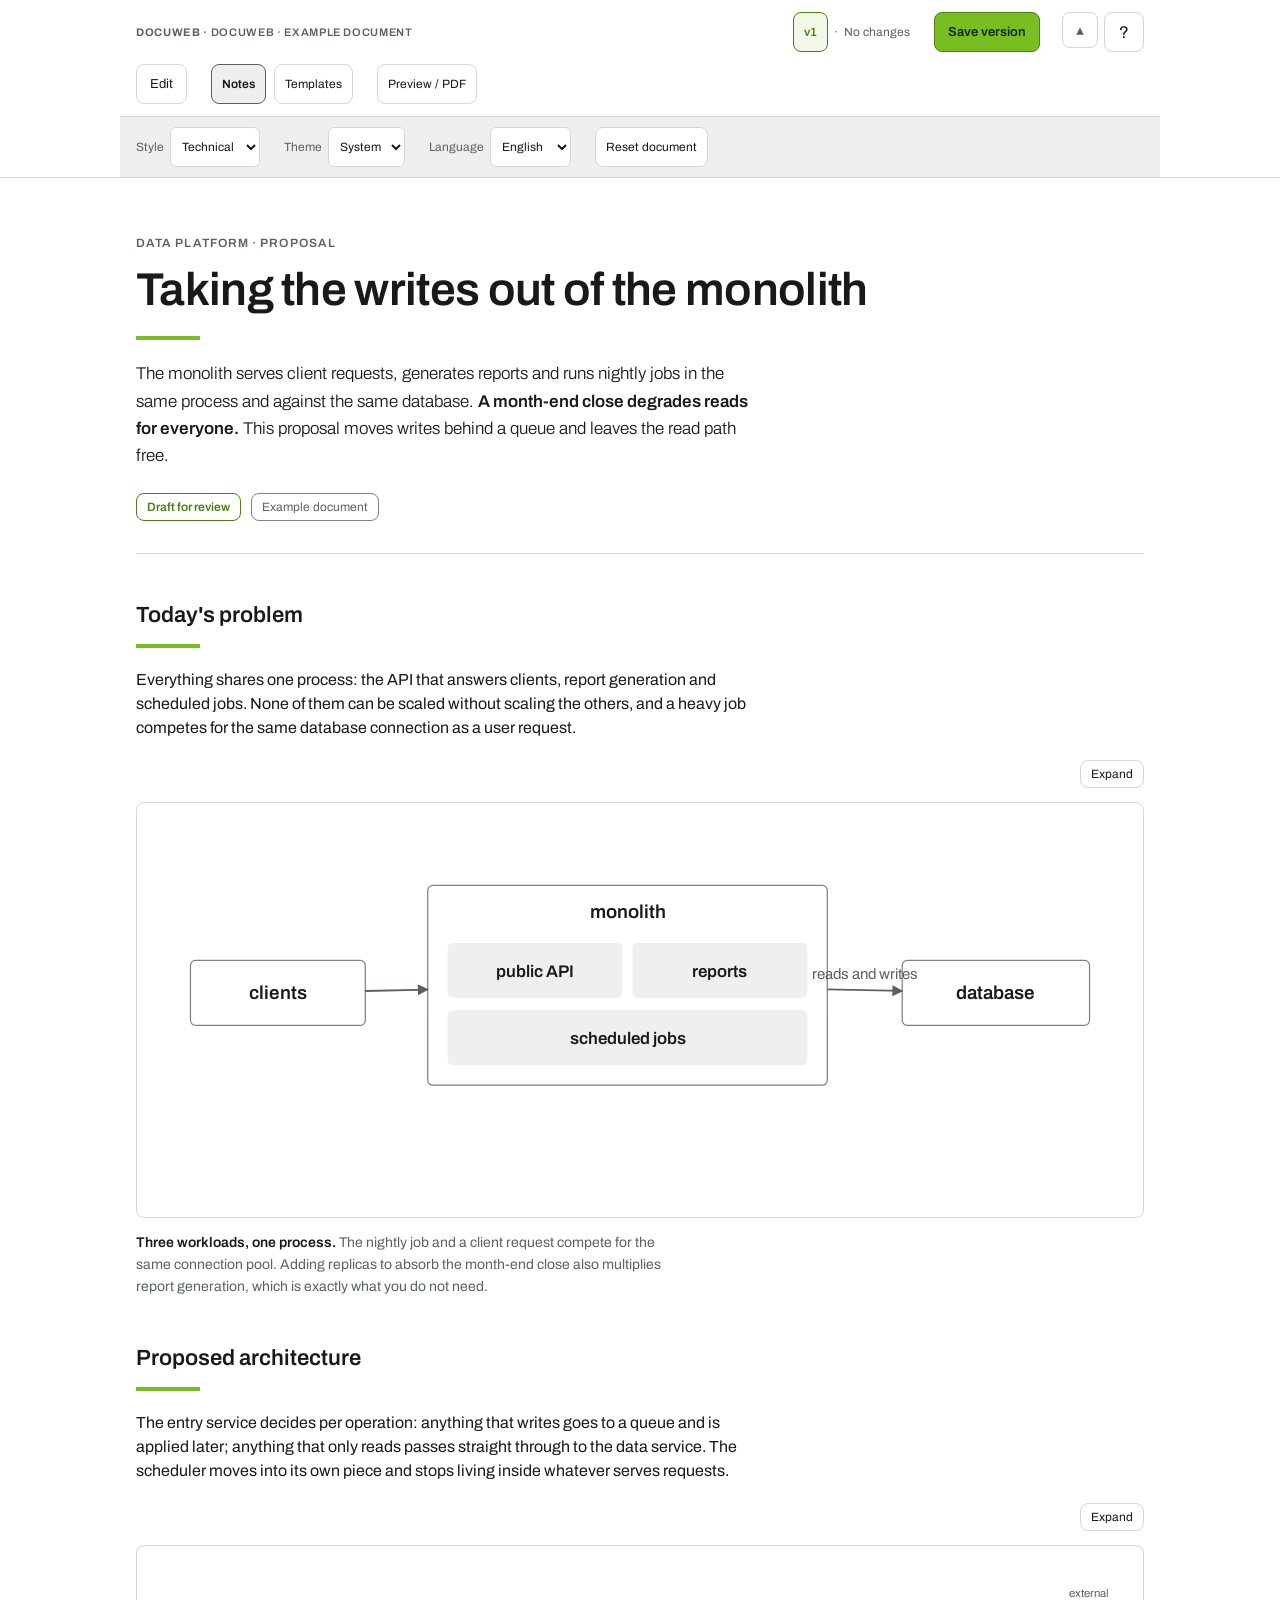
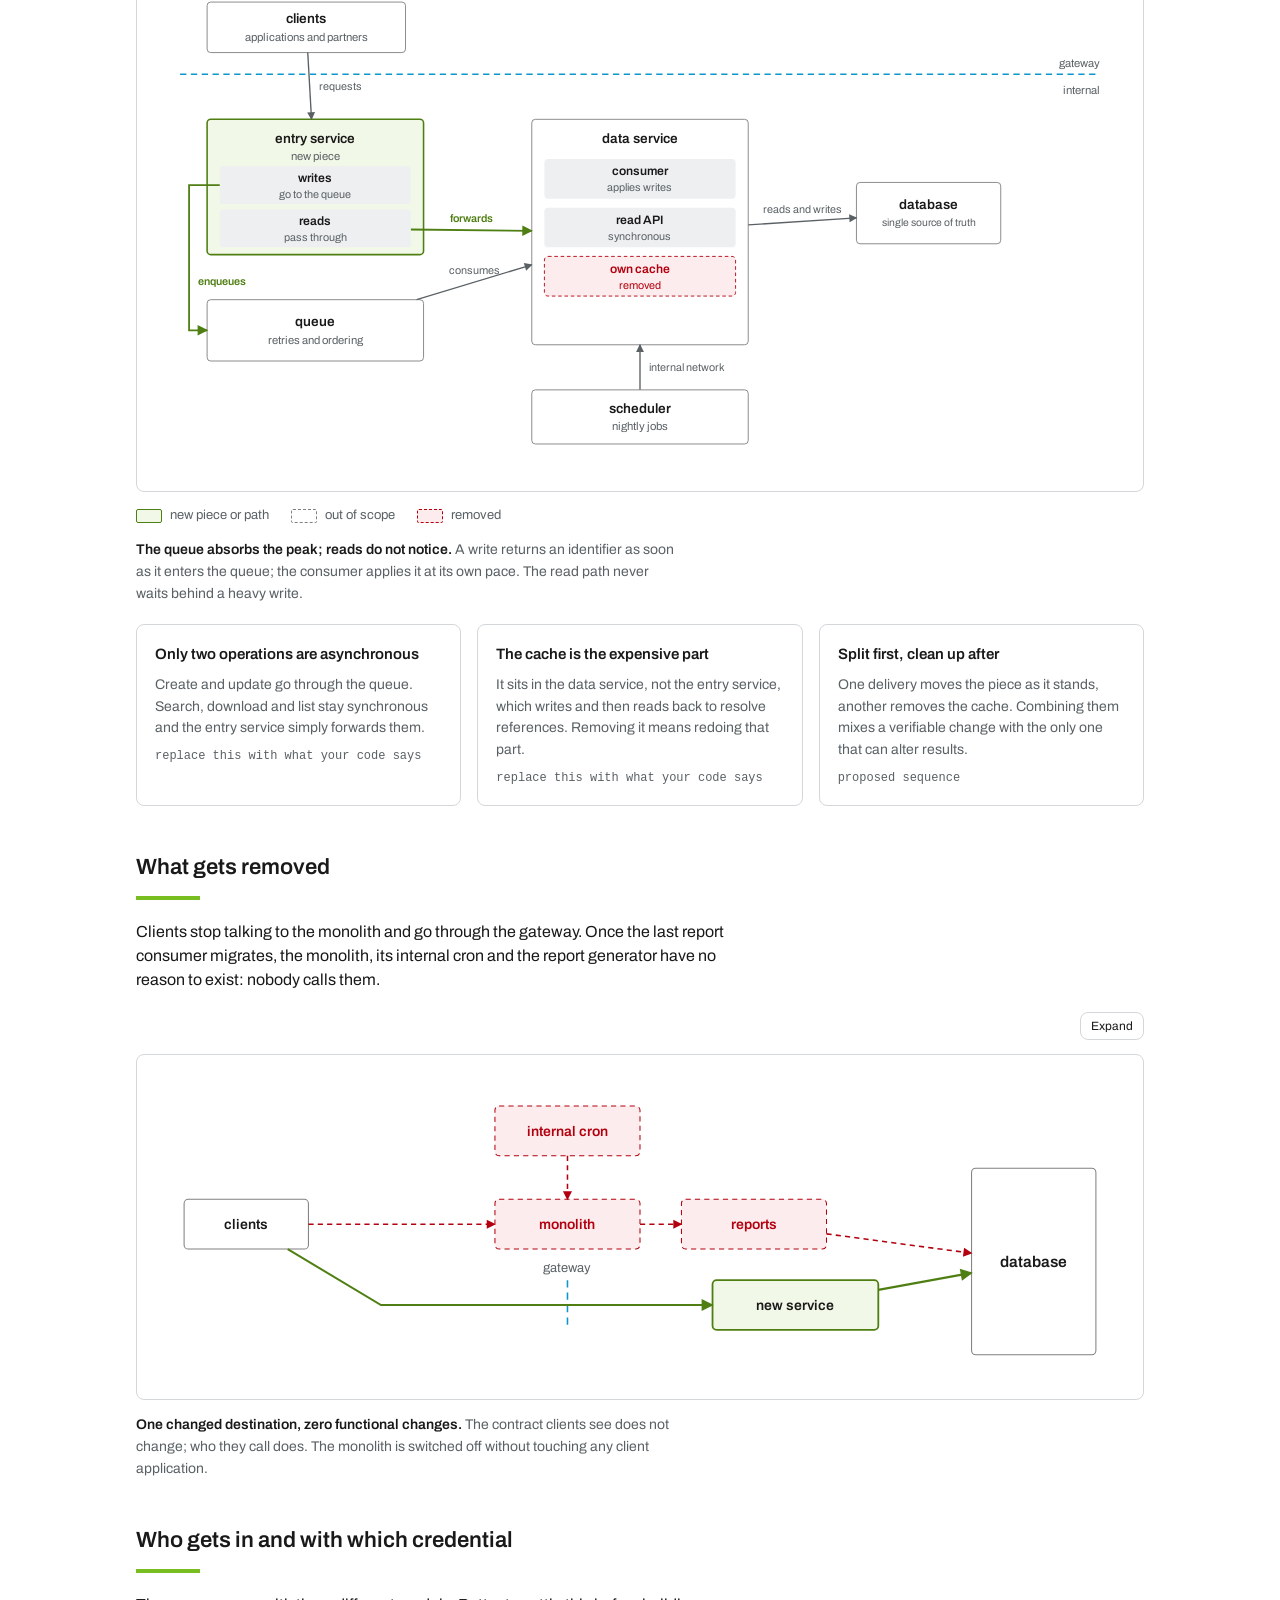
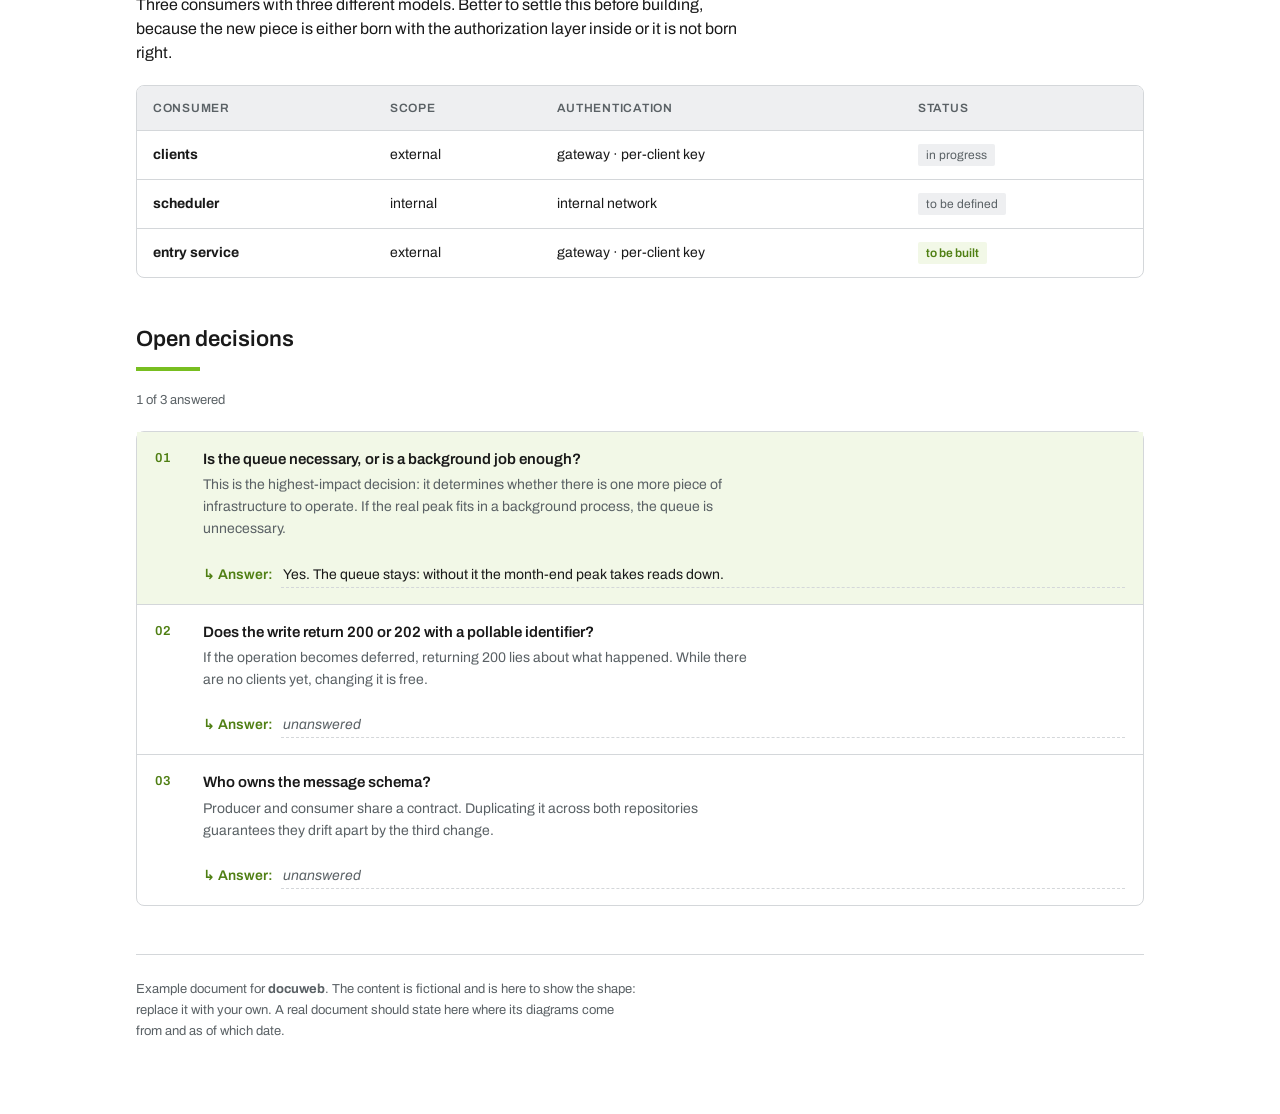
==== commit 0a1a8169: "feat: quitar la barra de en medio para leer Tres filas de controles encima de un documento que se ha" ====
--- a/index.html
+++ b/index.html
@@ -9,12 +9,13 @@
 <link rel="preconnect" href="https://fonts.googleapis.com">
 <link rel="preconnect" href="https://fonts.gstatic.com" crossorigin>
 <link rel="stylesheet" href="https://fonts.googleapis.com/css2?family=Archivo:wght@300;400;600&display=swap">
-<style>:root{--surface:#ffffff;--surface-2:#eeeff1;--ink:#191919;--ink-muted:#5a6165;--border:#d4d7da;--border-strong:#808080;--brand:#78be20;--brand-ink:#4f7f13;--brand-tint:#f2f8e7;--info:#0b96cc;--danger:#b3000f;--danger-tint:#fdeced;--note-tint:#e6f4fb;--note-ink:#0a6d94;--radius:4px}@media (prefers-color-scheme:dark){:root:not([data-theme="light"]){--surface:#16191b;--surface-2:#212629;--ink:#eef1f2;--ink-muted:#a4acb1;--border:#343b40;--border-strong:#5e676c;--brand:#8fd42e;--brand-ink:#a3dd52;--brand-tint:#1c2a11;--info:#4cb9e6;--danger:#ff7b7b;--danger-tint:#2c1517;--note-tint:#112c38;--note-ink:#6fcdf0}}:root[data-theme="dark"]{--surface:#16191b;--surface-2:#212629;--ink:#eef1f2;--ink-muted:#a4acb1;--border:#343b40;--border-strong:#5e676c;--brand:#8fd42e;--brand-ink:#a3dd52;--brand-tint:#1c2a11;--info:#4cb9e6;--danger:#ff7b7b;--danger-tint:#2c1517;--note-tint:#112c38;--note-ink:#6fcdf0}*{box-sizing:border-box}html,body{margin:0;padding:0}#document-content a{color:var(--brand-ink);text-underline-offset:2px}#document-content a:hover{color:var(--ink)}img{max-width:100%}[hidden]{display:none!important}body{container-type:inline-size;background:var(--surface);color:var(--ink);font-family:"Archivo",system-ui,-apple-system,"Segoe UI",sans-serif;line-height:1.5;-webkit-font-smoothing:antialiased}.page{max-width:1040px;margin:0 auto;padding-inline:16px;padding-block:32px 72px;display:flex;flex-direction:column;gap:56px}.appbar{position:sticky;top:env(safe-area-inset-top,0px);z-index:40;background:var(--surface);border-bottom:1px solid var(--border)}.appbar-inner{max-width:1040px;margin:0 auto;padding:10px 16px;display:flex;align-items:center;gap:10px;flex-wrap:wrap}.appbar .brandmark{font-size:12px;font-weight:600;letter-spacing:.09em;text-transform:uppercase;color:var(--ink-muted);margin-right:auto}.btn{font:inherit;font-size:13px;line-height:1;padding:9px 13px;border-radius:var(--radius);border:1px solid var(--border-strong);background:var(--surface);color:var(--ink);cursor:pointer;white-space:nowrap}.btn:hover{background:var(--surface-2)}.btn:focus-visible{outline:2px solid var(--info);outline-offset:2px}.btn[aria-pressed="true"]{background:var(--brand);border-color:var(--brand-ink);color:#14260a;font-weight:600}.btn--primary{background:var(--brand);border-color:var(--brand-ink);color:#14260a;font-weight:600}.btn--primary:hover{background:var(--brand-ink);color:#fff}.btn--ghost{border-color:var(--border)}.btn:disabled{opacity:.45;cursor:not-allowed}.btn--sm{padding:7px 10px;font-size:12px}.dirty{font-size:12px;color:var(--danger);font-weight:600;display:inline-flex;align-items:center;gap:6px}.dirty::before{content:"";width:7px;height:7px;border-radius:50%;background:var(--danger)}.saved{font-size:12px;color:var(--ink-muted)}.kicker{font-size:12px;font-weight:600;letter-spacing:.09em;text-transform:uppercase;color:var(--ink-muted);margin:0 0 12px}h1{font-size:clamp(30px,5vw,46px);line-height:1.14;font-weight:600;letter-spacing:-.015em;margin:0 0 20px;text-wrap:balance}h1::after{content:"";display:block;width:4rem;height:4px;background:var(--brand);margin-top:20px}.lede{font-size:17px;font-weight:300;line-height:1.6;max-width:62ch;margin:0}.lede strong{font-weight:600}.meta{display:flex;flex-wrap:wrap;gap:8px 10px;margin-top:24px}.pill{font-size:12px;line-height:1;padding:7px 10px;border:1px solid var(--border-strong);border-radius:var(--radius);color:var(--ink-muted)}.pill.is-draft{border-color:var(--brand-ink);color:var(--brand-ink);font-weight:600}section{display:flex;flex-direction:column;gap:20px}h2{font-size:24px;font-weight:600;line-height:1.25;margin:0;text-wrap:balance}h2::after{content:"";display:block;width:4rem;height:4px;background:var(--brand);margin-top:14px}h3{font-size:16px;font-weight:600;margin:0}p{margin:0;max-width:68ch}code{font-family:ui-monospace,SFMono-Regular,"SF Mono",Menlo,monospace;font-size:.88em;background:var(--surface-2);padding:1px 5px;border-radius:2px}figure{margin:0;display:flex;flex-direction:column;gap:14px}.figtools{display:flex;flex-wrap:wrap;gap:8px;align-items:center;justify-content:flex-end}body.editing .figtools{justify-content:flex-start;padding:10px;border:1px solid var(--border);border-bottom:none;border-radius:var(--radius) var(--radius) 0 0;background:var(--surface-2)}.figtools .sep{flex:1}.figtools .hint{font-size:12px;color:var(--ink-muted)}figure.is-wide{width:100cqw;max-width:none;margin-inline:calc(50% - 50cqw);padding-inline:16px}figure.is-wide .canvas{border-radius:var(--radius)}.canvas{overflow:auto;border:1px solid var(--border);border-radius:var(--radius);background:var(--surface);padding:20px 16px}body.editing .canvas{border-radius:0 0 var(--radius) var(--radius)}.canvas svg{display:block;height:auto;width:100%}.canvas--wide svg{min-width:880px}.canvas--mid svg{min-width:640px}body.editing .canvas svg{touch-action:none}figcaption{font-size:14px;color:var(--ink-muted);max-width:68ch;line-height:1.55}figcaption b{color:var(--ink);font-weight:600}.legend{display:flex;flex-wrap:wrap;gap:10px 22px;font-size:13px;color:var(--ink-muted)}.legend span{display:inline-flex;align-items:center;gap:8px}.swatch{width:26px;height:14px;border-radius:2px;flex:none}.sw-new{background:var(--brand-tint);border:1.5px solid var(--brand-ink)}.sw-out{border:1px dashed var(--border-strong)}.sw-dead{background:var(--danger-tint);border:1px dashed var(--danger)}.n-box{fill:var(--surface);stroke:var(--border-strong);stroke-width:1}.n-new{fill:var(--brand-tint);stroke:var(--brand-ink);stroke-width:1.75}.n-out{fill:var(--surface);stroke:var(--border-strong);stroke-width:1;stroke-dasharray:5 4}.n-dead{fill:var(--danger-tint);stroke:var(--danger);stroke-width:1;stroke-dasharray:5 4}.n-chip{fill:var(--surface-2);stroke:none}.n-chipdead{fill:var(--danger-tint);stroke:var(--danger);stroke-width:1;stroke-dasharray:4 3}.n-divider{fill:none;stroke:var(--info);stroke-width:1.5;stroke-dasharray:7 5}.n-label{fill:none;stroke:none}.n-note{fill:var(--note-tint);stroke:var(--note-ink);stroke-width:1.25}.t-note{fill:var(--ink);font-size:12.5px}.t-noteby{fill:var(--note-ink);font-size:11px;font-weight:600}.e-note{stroke:var(--note-ink);stroke-width:1.25;fill:none;stroke-dasharray:3 3}.p-note{fill:var(--note-ink)}body.no-notes .note-layer{display:none}.t-title{fill:var(--ink);font-size:15px;font-weight:600}.t-title.sm{font-size:13.5px}.node-link{cursor:pointer}.node-link text:first-of-type{text-decoration:underline;text-underline-offset:2px}body.editing .node-link{cursor:default}.t-sub{fill:var(--ink-muted);font-size:12.5px}.t-sub.sm{font-size:12px}.t-dead{fill:var(--danger)}.t-edge{fill:var(--ink-muted);font-size:12px}.t-edge.new{fill:var(--brand-ink);font-weight:600}.t-edge.dead{fill:var(--danger)}.e-line{stroke:var(--ink-muted);stroke-width:1.5;fill:none}.e-new{stroke:var(--brand-ink);stroke-width:2;fill:none}.e-dead{stroke:var(--danger);stroke-width:1.5;fill:none;stroke-dasharray:5 4}.h-line{fill:var(--ink-muted)}.h-new{fill:var(--brand-ink)}.h-dead{fill:var(--danger)}.hit{fill:transparent;stroke:transparent;stroke-width:10}.hitlbl{fill:transparent;stroke:none}body.editing [data-elabel]{cursor:move}.canvas svg text{pointer-events:none;user-select:none;-webkit-user-select:none}body.editing .node,body.editing .edge{cursor:pointer}body.editing .node.dragging{cursor:grabbing}.sel-ring{fill:none;stroke:var(--info);stroke-width:2;stroke-dasharray:4 3;pointer-events:none}.marquee{fill:var(--info);fill-opacity:.08;stroke:var(--info);stroke-width:1;stroke-dasharray:4 3;pointer-events:none}.handle{fill:var(--surface);stroke:var(--info);stroke-width:1.75;cursor:nwse-resize}.wp{fill:var(--surface);stroke:var(--info);stroke-width:1.75;cursor:move}.anch{fill:var(--surface);stroke:var(--info);stroke-width:1.25;opacity:.55;cursor:pointer}.anch:hover{opacity:1;stroke-width:2}.anch.is-on{fill:var(--info);opacity:1}.endp{fill:var(--info);stroke:var(--surface);stroke-width:1.5;cursor:move}.connect-src{stroke:var(--info)!important;stroke-width:2.5!important}.props{position:fixed;right:16px;bottom:16px;z-index:50;width:360px;max-width:calc(100vw - 32px);background:var(--surface);border:1px solid var(--border-strong);border-radius:var(--radius);box-shadow:0 4px 20px rgba(25,25,25,.2);padding:16px;display:none;flex-direction:column;gap:12px;max-height:min(80vh,760px);overflow:auto}.props.open{display:flex}.props header{display:flex;align-items:center;gap:8px}.props header h3{font-size:14px;margin-right:auto}.field{display:flex;flex-direction:column;gap:5px}.field label{font-size:11px;font-weight:600;letter-spacing:.06em;text-transform:uppercase;color:var(--ink-muted)}.field input,.field select,.field textarea{font:inherit;font-size:13px;padding:8px 9px;border:1px solid var(--border-strong);border-radius:var(--radius);background:var(--surface);color:var(--ink);width:100%}.field textarea{resize:vertical;line-height:1.45;min-height:76px}.field input:focus,.field select:focus,.field textarea:focus{outline:2px solid var(--info);outline-offset:1px;border-color:var(--info)}.props-actions{display:flex;gap:8px;flex-wrap:wrap}.btn--danger{border-color:var(--danger);color:var(--danger)}.btn--danger:hover{background:var(--danger-tint)}.revbadge{font:inherit;font-size:12px;font-weight:600;line-height:1;padding:7px 10px;border-radius:var(--radius);border:1px solid var(--brand-ink);background:var(--brand-tint);color:var(--brand-ink);cursor:pointer;font-variant-numeric:tabular-nums}.revbadge:hover{background:var(--brand);color:#14260a}.revbadge:focus-visible{outline:2px solid var(--info);outline-offset:2px}.overlay{position:fixed;top:0;right:0;bottom:0;left:0;inset:0;z-index:60;background:rgba(25,25,25,.6);display:flex;align-items:center;justify-content:center;padding:16px}.modal{background:var(--surface);border:1px solid var(--border-strong);border-radius:var(--radius);padding:22px;width:420px;max-width:100%;max-height:min(80vh,640px);overflow:auto;display:flex;flex-direction:column;gap:14px;box-shadow:0 4px 20px rgba(25,25,25,.2)}.modal h3{font-size:18px}.modal .field input{width:100%}.modal p{font-size:13.5px;color:var(--ink-muted);line-height:1.5}.histlist{display:flex;flex-direction:column;gap:0;border:1px solid var(--border);border-radius:var(--radius)}.histrow{display:grid;grid-template-columns:44px 1fr;gap:12px;padding:12px 14px;border-bottom:1px solid var(--border);font-size:13.5px}.histrow:last-child{border-bottom:none}.histrow.is-current{background:var(--brand-tint)}.histrow .r{font-weight:600;color:var(--brand-ink);font-variant-numeric:tabular-nums}.histrow .who{color:var(--ink-muted);font-size:12.5px}.histempty{margin:0;padding:12px 14px;font-size:13.5px;color:var(--ink-muted)}.notice{display:none;gap:12px;align-items:flex-start;border:1px solid var(--brand-ink);background:var(--brand-tint);border-radius:var(--radius);padding:14px 16px;font-size:13.5px;line-height:1.5}.notice.open{display:flex}.notice p{margin:0;flex:1;color:var(--ink)}.notes{display:grid;grid-template-columns:repeat(auto-fit,minmax(260px,1fr));gap:16px}.note{border:1px solid var(--border);border-radius:var(--radius);padding:18px;display:flex;flex-direction:column;gap:8px}.note h3{font-size:15px}.note p{font-size:14px;color:var(--ink-muted);line-height:1.55}.note .src{font-size:12px;color:var(--ink-muted);font-family:ui-monospace,SFMono-Regular,Menlo,monospace}.tablewrap{overflow-x:auto;border:1px solid var(--border);border-radius:var(--radius)}table{border-collapse:collapse;width:100%;min-width:560px;font-size:14px}th,td{text-align:left;padding:13px 16px;border-bottom:1px solid var(--border);vertical-align:top}thead th{font-size:12px;font-weight:600;letter-spacing:.06em;text-transform:uppercase;color:var(--ink-muted);background:var(--surface-2)}tbody tr:last-child td{border-bottom:none}.tag{display:inline-block;font-size:12px;line-height:1;padding:5px 8px;border-radius:2px;background:var(--surface-2);color:var(--ink-muted);white-space:nowrap}.tag.is-new{background:var(--brand-tint);color:var(--brand-ink);font-weight:600}ol.decisions{margin:0;padding:0;list-style:none;border:1px solid var(--border);border-radius:var(--radius)}ol.decisions li{display:grid;grid-template-columns:34px 1fr;gap:14px;padding:16px 18px;border-bottom:1px solid var(--border)}ol.decisions li:last-child{border-bottom:none}ol.decisions li.is-answered{background:var(--brand-tint)}.num{font-size:13px;font-weight:600;color:var(--brand-ink);font-variant-numeric:tabular-nums;padding-top:1px}.decision-q{font-weight:600;font-size:15px;margin-bottom:4px}.decision-w{font-size:14px;color:var(--ink-muted);line-height:1.55}.answer{display:flex;gap:8px;align-items:flex-start;margin-top:10px}.answer .lbl{font-size:14px;font-weight:600;line-height:1.55;color:var(--brand-ink);white-space:nowrap}.answer textarea{flex:1;min-width:0;font:inherit;font-size:14px;line-height:1.55;color:var(--ink);background:transparent;border:0;border-bottom:1px dashed var(--border);border-radius:0;padding:0 2px 2px;margin:0;resize:none;overflow:hidden}.answer textarea::placeholder{color:var(--ink-muted);font-style:italic}.answer textarea:hover{border-bottom-color:var(--border-strong)}.answer textarea:focus{outline:none;border-bottom:1px solid var(--brand-ink)}.deccount{font-size:13px;color:var(--ink-muted);font-variant-numeric:tabular-nums}footer{border-top:1px solid var(--border);padding-top:24px;font-size:13px;color:var(--ink-muted);line-height:1.6;display:flex;flex-direction:column;gap:8px}footer p{max-width:72ch}@media (max-width:560px){.page{padding-block:24px 48px;gap:44px}ol.decisions li{grid-template-columns:24px 1fr;gap:10px;padding:14px}.props{left:16px;right:16px;bottom:8px;width:auto}}:root{--radius:8px}#document-content{display:flex;flex-direction:column;gap:48px;min-width:0}#document-content>header{padding:24px 0 32px;border-bottom:1px solid var(--border)}#document-content>section{min-width:0}.appbar-inner{position:relative;display:flex;flex-direction:column;align-items:stretch;gap:12px;padding:12px 16px 0}.appbar-heading,.appbar-actions,.menu-content,.appbar-preferences{display:flex;align-items:center;gap:8px}.appbar-heading{padding-right:52px;min-width:0}.document-identity{flex:1;min-width:0;overflow:hidden;text-overflow:ellipsis;white-space:nowrap;font-size:11px;letter-spacing:.06em;text-transform:uppercase;color:var(--ink-muted)}.appbar .brandmark{font-size:11px;letter-spacing:inherit;margin:0}.product-name{font-weight:700}.document-state{display:flex;align-items:center;gap:6px;white-space:nowrap;color:var(--ink-muted);font-size:12px;margin-right:16px}.appbar .revbadge{min-height:40px}.appbar .btn,.appbar select{min-height:40px;box-shadow:none;border-color:var(--border)}.appbar .btn[aria-pressed=true]{background:var(--surface-2);border-color:var(--ink-muted);color:var(--ink);font-weight:600}.appbar #btn-help{position:absolute;right:16px;top:12px;width:40px;font-size:17px}.appbar #btn-save{margin-left:auto;border-color:var(--brand-ink)}.appbar:has(#status.dirty) #btn-save{outline:2px solid var(--brand-tint);outline-offset:2px}.appbar .dirty::before{display:none}.appbar-actions{gap:24px;flex-wrap:wrap}.appbar-preferences{background:var(--surface-2);margin:0 -16px;padding:10px 16px;border-top:1px solid var(--border);gap:24px;flex-wrap:wrap}.mobile-control,.mobile-label{display:none}.document-controls{display:flex;flex-wrap:wrap;gap:24px;align-items:center}.document-controls label{font-size:12px;color:var(--ink-muted);display:flex;gap:6px;align-items:center}.document-controls select{font:inherit;color:var(--ink);background:var(--surface);border:1px solid var(--border);border-radius:6px;padding:7px}.content-tools{display:none;padding:12px 0;border-top:1px solid var(--border);gap:8px;flex-wrap:wrap}body.editing-content .content-tools{display:flex}[contenteditable=true]{outline:1px dashed var(--border-strong);outline-offset:5px;cursor:text;white-space:pre-wrap;min-height:1.2em}[contenteditable=true]:focus{outline:2px solid var(--info);border-radius:2px}.metric-grid{display:grid;grid-template-columns:repeat(3,minmax(0,1fr));gap:16px}.metric{border:1px solid var(--border);border-radius:var(--radius);padding:22px;background:var(--surface-2)}.metric h3{font-size:13px;color:var(--ink-muted);margin-bottom:12px}.metric p{font-size:26px;font-weight:600;line-height:1.2}.callout{padding:22px;border-left:4px solid var(--brand-ink);background:var(--brand-tint);border-radius:0 var(--radius) var(--radius) 0;display:grid;gap:10px}.template-grid{display:grid;grid-template-columns:repeat(2,minmax(0,1fr));gap:12px;margin-top:18px}.template-card{white-space:normal;text-align:left;line-height:1.5;padding:20px;display:flex;flex-direction:column;gap:8px}.template-card small{font-size:12px;color:var(--ink-muted)}.template-preview{height:48px;display:flex;gap:5px;align-items:flex-end}.template-preview i{display:block;width:22%;background:var(--border);height:60%;border-radius:3px}.template-preview i:first-child{height:100%;background:var(--brand-ink)}.modal{max-height:85vh;overflow:auto}:root[data-design=editorial] #document-content{gap:60px}:root[data-design=editorial] .page{max-width:920px}:root[data-design=editorial] #document-content h1{font:500 clamp(38px,6vw,62px)/1.08 Georgia,serif;letter-spacing:-.035em}:root[data-design=editorial] #document-content h2{font-family:Georgia,serif;font-size:30px;font-weight:500}:root[data-design=editorial] #document-content h2::after{display:none}:root[data-design=editorial] #document-content>section{padding-top:24px;border-top:1px solid var(--border)}:root[data-design=editorial] .lede{font-size:20px;line-height:1.7}:root[data-design=executive] #document-content>header{padding:32px;border-radius:14px;background:var(--surface-2);border:1px solid var(--border)}:root[data-design=executive] #document-content h1{font-size:clamp(32px,5vw,48px);max-width:22ch}:root[data-design=executive] #document-content h2::after{width:28px;height:3px;margin-top:10px}:root[data-design=executive] #document-content>section{gap:18px}:root[data-design=technical] #document-content h2{font-size:22px}:root[data-design=technical] .canvas{background-image:radial-gradient(var(--border) .6px,transparent .6px);background-size:16px 16px}.answer-print{display:none;white-space:pre-wrap;overflow-wrap:anywhere}ol.decisions li>.answer{grid-column:2;min-width:0}.answer-print{flex:1;min-width:0}.appearance-group{border-top:1px solid var(--border);margin-top:14px;padding-top:12px}.appearance-group summary{font-size:13px;font-weight:600;cursor:pointer;padding:4px 0}.appearance-fields{display:flex;flex-direction:column;gap:12px;padding-top:12px}.appearance-grid{display:grid;grid-template-columns:1fr 1fr;gap:10px}.color-controls{display:flex;gap:6px;align-items:center}.color-controls input[type=color]{width:40px;height:36px;padding:3px;flex:none;cursor:pointer}.color-controls input[type=text]{min-width:0;flex:1;font-family:monospace}.color-field>.btn{align-self:flex-start}.appearance-actions{border-top:1px solid var(--border);padding-top:12px;margin:12px 0}.section-controls{display:flex;gap:8px;flex-wrap:wrap;padding:10px;background:var(--surface-2);border:1px dashed var(--border);border-radius:var(--radius)}@media print{.section-controls{display:none!important}}#props-body{display:flex;flex-direction:column;gap:8px}.props>header{position:sticky;top:-16px;background:var(--surface);z-index:1;padding:10px 0}.tablewrap th,.tablewrap td{overflow-wrap:anywhere}@media(max-width:600px){.metric-grid,.template-grid{grid-template-columns:1fr}.appbar{position:static}.appbar-heading{padding:0}.document-state,.desktop-label,.product-name{display:none}.mobile-control,.mobile-label{display:inline-flex}.appbar .btn,.appbar select{min-height:44px}.appbar-inner{padding-bottom:12px;gap:8px}.appbar-actions{gap:8px;flex-wrap:nowrap;justify-content:space-between}.toolbar-menu{position:relative}.toolbar-menu .menu-content{display:none;position:absolute;top:calc(100% + 6px);left:0;z-index:45;padding:8px;min-width:180px;flex-direction:column;align-items:stretch;background:var(--surface);border:1px solid var(--border);border-radius:8px}.toolbar-menu.is-open .menu-content{display:flex}.secondary-menu{order:3}.secondary-menu .menu-content{left:auto;right:0}.appbar #btn-help{position:static;width:auto;font-size:13px}.appbar #btn-help::after{content:' ' attr(aria-label)}.appbar-preferences{display:none;margin-bottom:-12px}.appbar-preferences.is-open{display:flex}.document-controls{flex-direction:column;align-items:stretch;gap:8px}.document-controls label{justify-content:space-between}.document-controls select{min-width:60%}.document-controls{width:100%}:root[data-design=executive] #document-content>header{padding:22px}#document-content{gap:36px}}@page{size:A4;margin:17mm 16mm 18mm}@media print{:root,:root[data-theme],:root:not([data-theme=light]){--surface:#fff;--surface-2:#f3f4f5;--ink:#191919;--ink-muted:#50565a;--border:#c9cdd0;--border-strong:#747b80;--brand:#78be20;--brand-ink:#436d10;--brand-tint:#f2f8e7;--info:#096889;--danger:#a40014;--danger-tint:#fff0f0;--note-tint:#edf6fa;--note-ink:#075e80;color-scheme:light}*{-webkit-print-color-adjust:exact;print-color-adjust:exact}body{background:white;font-size:10pt}.appbar,.content-tools,.notice,.props,.overlay,.figtools,body.editing .figtools{display:none!important}.page{display:block!important;max-width:none!important;padding:0!important;margin:0!important}#document-content{display:block!important}#document-content>header{margin-bottom:9mm;padding-top:0}#document-content>section{display:block;margin:0 0 9mm;padding-top:0}#document-content>section>*+*{margin-top:4mm}#document-content h1{font-size:30pt!important}#document-content h2{font-size:18pt!important;break-after:avoid}h3{break-after:avoid}p,li{orphans:3;widows:3}figure,.metric,.note,.callout,ol.decisions li{break-inside:avoid}figure.is-wide{width:auto!important;margin-inline:0!important;padding-inline:0!important}.canvas{overflow:visible;padding:8px;background-image:none!important}.canvas svg{width:100%!important;min-width:0!important;max-height:180mm}.tablewrap{overflow:visible}table{width:100%;min-width:0!important;table-layout:fixed}thead{display:table-header-group}tr{break-inside:avoid}.answer textarea{display:none!important}.answer-print{display:block}[contenteditable]{outline:none!important}.sel-ring,.handle,.wp,.marquee{display:none!important}footer{margin-top:8mm;padding-top:4mm;border-top:1px solid var(--border)}}</style>
+<style>:root{--surface:#ffffff;--surface-2:#eeeff1;--ink:#191919;--ink-muted:#5a6165;--border:#d4d7da;--border-strong:#808080;--brand:#78be20;--brand-ink:#4f7f13;--brand-tint:#f2f8e7;--info:#0b96cc;--danger:#b3000f;--danger-tint:#fdeced;--note-tint:#e6f4fb;--note-ink:#0a6d94;--radius:4px}@media (prefers-color-scheme:dark){:root:not([data-theme="light"]){--surface:#16191b;--surface-2:#212629;--ink:#eef1f2;--ink-muted:#a4acb1;--border:#343b40;--border-strong:#5e676c;--brand:#8fd42e;--brand-ink:#a3dd52;--brand-tint:#1c2a11;--info:#4cb9e6;--danger:#ff7b7b;--danger-tint:#2c1517;--note-tint:#112c38;--note-ink:#6fcdf0}}:root[data-theme="dark"]{--surface:#16191b;--surface-2:#212629;--ink:#eef1f2;--ink-muted:#a4acb1;--border:#343b40;--border-strong:#5e676c;--brand:#8fd42e;--brand-ink:#a3dd52;--brand-tint:#1c2a11;--info:#4cb9e6;--danger:#ff7b7b;--danger-tint:#2c1517;--note-tint:#112c38;--note-ink:#6fcdf0}*{box-sizing:border-box}html,body{margin:0;padding:0}#document-content a{color:var(--brand-ink);text-underline-offset:2px}#document-content a:hover{color:var(--ink)}img{max-width:100%}[hidden]{display:none!important}body{container-type:inline-size;background:var(--surface);color:var(--ink);font-family:"Archivo",system-ui,-apple-system,"Segoe UI",sans-serif;line-height:1.5;-webkit-font-smoothing:antialiased}.page{max-width:1040px;margin:0 auto;padding-inline:16px;padding-block:32px 72px;display:flex;flex-direction:column;gap:56px}.appbar{position:sticky;top:env(safe-area-inset-top,0px);z-index:40;background:var(--surface);border-bottom:1px solid var(--border)}.appbar-inner{max-width:1040px;margin:0 auto;padding:10px 16px;display:flex;align-items:center;gap:10px;flex-wrap:wrap}.appbar .brandmark{font-size:12px;font-weight:600;letter-spacing:.09em;text-transform:uppercase;color:var(--ink-muted);margin-right:auto}.btn{font:inherit;font-size:13px;line-height:1;padding:9px 13px;border-radius:var(--radius);border:1px solid var(--border-strong);background:var(--surface);color:var(--ink);cursor:pointer;white-space:nowrap}.btn:hover{background:var(--surface-2)}.btn:focus-visible{outline:2px solid var(--info);outline-offset:2px}.btn[aria-pressed="true"]{background:var(--brand);border-color:var(--brand-ink);color:#14260a;font-weight:600}.btn--primary{background:var(--brand);border-color:var(--brand-ink);color:#14260a;font-weight:600}.btn--primary:hover{background:var(--brand-ink);color:#fff}.btn--ghost{border-color:var(--border)}.btn:disabled{opacity:.45;cursor:not-allowed}.btn--sm{padding:7px 10px;font-size:12px}.dirty{font-size:12px;color:var(--danger);font-weight:600;display:inline-flex;align-items:center;gap:6px}.dirty::before{content:"";width:7px;height:7px;border-radius:50%;background:var(--danger)}.saved{font-size:12px;color:var(--ink-muted)}.kicker{font-size:12px;font-weight:600;letter-spacing:.09em;text-transform:uppercase;color:var(--ink-muted);margin:0 0 12px}h1{font-size:clamp(30px,5vw,46px);line-height:1.14;font-weight:600;letter-spacing:-.015em;margin:0 0 20px;text-wrap:balance}h1::after{content:"";display:block;width:4rem;height:4px;background:var(--brand);margin-top:20px}.lede{font-size:17px;font-weight:300;line-height:1.6;max-width:62ch;margin:0}.lede strong{font-weight:600}.meta{display:flex;flex-wrap:wrap;gap:8px 10px;margin-top:24px}.pill{font-size:12px;line-height:1;padding:7px 10px;border:1px solid var(--border-strong);border-radius:var(--radius);color:var(--ink-muted)}.pill.is-draft{border-color:var(--brand-ink);color:var(--brand-ink);font-weight:600}section{display:flex;flex-direction:column;gap:20px}h2{font-size:24px;font-weight:600;line-height:1.25;margin:0;text-wrap:balance}h2::after{content:"";display:block;width:4rem;height:4px;background:var(--brand);margin-top:14px}h3{font-size:16px;font-weight:600;margin:0}p{margin:0;max-width:68ch}body.editing-content [data-measure]{position:relative}body.editing-content [data-measure]::after{content:"";position:absolute;top:0;right:-9px;width:11px;height:100%;cursor:ew-resize;border-right:2px solid var(--brand-ink);opacity:0}body.editing-content [data-measure]:hover::after{opacity:.35}body.editing-content [data-measure].is-measuring::after{opacity:1}code{font-family:ui-monospace,SFMono-Regular,"SF Mono",Menlo,monospace;font-size:.88em;background:var(--surface-2);padding:1px 5px;border-radius:2px}figure{margin:0;display:flex;flex-direction:column;gap:14px}.figtools{display:flex;flex-wrap:wrap;gap:8px;align-items:center;justify-content:flex-end}body.editing .figtools{justify-content:flex-start;padding:10px;border:1px solid var(--border);border-bottom:none;border-radius:var(--radius) var(--radius) 0 0;background:var(--surface-2)}.figtools .sep{flex:1}.figtools .hint{font-size:12px;color:var(--ink-muted)}figure.is-wide{width:100cqw;max-width:none;margin-inline:calc(50% - 50cqw);padding-inline:16px}figure.is-wide .canvas{border-radius:var(--radius)}.canvas{overflow:auto;border:1px solid var(--border);border-radius:var(--radius);background:var(--surface);padding:20px 16px}body.editing .canvas{border-radius:0 0 var(--radius) var(--radius)}.canvas svg{display:block;height:auto;width:100%}.canvas--wide svg{min-width:880px}.canvas--mid svg{min-width:640px}body.editing .canvas svg{touch-action:none}figcaption{font-size:14px;color:var(--ink-muted);max-width:68ch;line-height:1.55}figcaption b{color:var(--ink);font-weight:600}.legend{display:flex;flex-wrap:wrap;gap:10px 22px;font-size:13px;color:var(--ink-muted)}.legend span{display:inline-flex;align-items:center;gap:8px}.swatch{width:26px;height:14px;border-radius:2px;flex:none}.sw-new{background:var(--brand-tint);border:1.5px solid var(--brand-ink)}.sw-out{border:1px dashed var(--border-strong)}.sw-dead{background:var(--danger-tint);border:1px dashed var(--danger)}.n-box{fill:var(--surface);stroke:var(--border-strong);stroke-width:1}.n-new{fill:var(--brand-tint);stroke:var(--brand-ink);stroke-width:1.75}.n-out{fill:var(--surface);stroke:var(--border-strong);stroke-width:1;stroke-dasharray:5 4}.n-dead{fill:var(--danger-tint);stroke:var(--danger);stroke-width:1;stroke-dasharray:5 4}.n-chip{fill:var(--surface-2);stroke:none}.n-chipdead{fill:var(--danger-tint);stroke:var(--danger);stroke-width:1;stroke-dasharray:4 3}.n-divider{fill:none;stroke:var(--info);stroke-width:1.5;stroke-dasharray:7 5}.n-label{fill:none;stroke:none}.n-note{fill:var(--note-tint);stroke:var(--note-ink);stroke-width:1.25}.t-note{fill:var(--ink);font-size:12.5px}.t-noteby{fill:var(--note-ink);font-size:11px;font-weight:600}.e-note{stroke:var(--note-ink);stroke-width:1.25;fill:none;stroke-dasharray:3 3}.p-note{fill:var(--note-ink)}body.no-notes .note-layer{display:none}.t-title{fill:var(--ink);font-size:15px;font-weight:600}.t-title.sm{font-size:13.5px}.node-link{cursor:pointer}.node-link text:first-of-type{text-decoration:underline;text-underline-offset:2px}body.editing .node-link{cursor:default}.t-sub{fill:var(--ink-muted);font-size:12.5px}.t-sub.sm{font-size:12px}.t-dead{fill:var(--danger)}.t-edge{fill:var(--ink-muted);font-size:12px}.t-edge.new{fill:var(--brand-ink);font-weight:600}.t-edge.dead{fill:var(--danger)}.e-line{stroke:var(--ink-muted);stroke-width:1.5;fill:none}.e-new{stroke:var(--brand-ink);stroke-width:2;fill:none}.e-dead{stroke:var(--danger);stroke-width:1.5;fill:none;stroke-dasharray:5 4}.h-line{fill:var(--ink-muted)}.h-new{fill:var(--brand-ink)}.h-dead{fill:var(--danger)}.hit{fill:transparent;stroke:transparent;stroke-width:10}.hitlbl{fill:transparent;stroke:none}body.editing [data-elabel]{cursor:move}.canvas svg text{pointer-events:none;user-select:none;-webkit-user-select:none}body.editing .node,body.editing .edge{cursor:pointer}body.editing .node.dragging{cursor:grabbing}.sel-ring{fill:none;stroke:var(--info);stroke-width:2;stroke-dasharray:4 3;pointer-events:none}.marquee{fill:var(--info);fill-opacity:.08;stroke:var(--info);stroke-width:1;stroke-dasharray:4 3;pointer-events:none}.handle{fill:var(--surface);stroke:var(--info);stroke-width:1.75;cursor:nwse-resize}.wp{fill:var(--surface);stroke:var(--info);stroke-width:1.75;cursor:move}.anch{fill:var(--surface);stroke:var(--info);stroke-width:1.25;opacity:.55;cursor:pointer}.anch:hover{opacity:1;stroke-width:2}.anch.is-on{fill:var(--info);opacity:1}.endp{fill:var(--info);stroke:var(--surface);stroke-width:1.5;cursor:move}.connect-src{stroke:var(--info)!important;stroke-width:2.5!important}.props{position:fixed;right:16px;bottom:16px;z-index:50;width:360px;max-width:calc(100vw - 32px);background:var(--surface);border:1px solid var(--border-strong);border-radius:var(--radius);box-shadow:0 4px 20px rgba(25,25,25,.2);padding:16px;display:none;flex-direction:column;gap:12px;max-height:min(80vh,760px);overflow:auto}.props.open{display:flex}.props header{display:flex;align-items:center;gap:8px}.props header h3{font-size:14px;margin-right:auto}.field{display:flex;flex-direction:column;gap:5px}.field label{font-size:11px;font-weight:600;letter-spacing:.06em;text-transform:uppercase;color:var(--ink-muted)}.field input,.field select,.field textarea{font:inherit;font-size:13px;padding:8px 9px;border:1px solid var(--border-strong);border-radius:var(--radius);background:var(--surface);color:var(--ink);width:100%}.field textarea{resize:vertical;line-height:1.45;min-height:76px}.field input:focus,.field select:focus,.field textarea:focus{outline:2px solid var(--info);outline-offset:1px;border-color:var(--info)}.props-actions{display:flex;gap:8px;flex-wrap:wrap}.btn--danger{border-color:var(--danger);color:var(--danger)}.btn--danger:hover{background:var(--danger-tint)}.revbadge{font:inherit;font-size:12px;font-weight:600;line-height:1;padding:7px 10px;border-radius:var(--radius);border:1px solid var(--brand-ink);background:var(--brand-tint);color:var(--brand-ink);cursor:pointer;font-variant-numeric:tabular-nums}.revbadge:hover{background:var(--brand);color:#14260a}.revbadge:focus-visible{outline:2px solid var(--info);outline-offset:2px}.overlay{position:fixed;top:0;right:0;bottom:0;left:0;inset:0;z-index:60;background:rgba(25,25,25,.6);display:flex;align-items:safe center;justify-content:center;padding:16px}.modal{background:var(--surface);border:1px solid var(--border-strong);border-radius:var(--radius);padding:22px;width:420px;max-width:100%;max-height:min(85vh,760px);overflow:auto;display:flex;flex-direction:column;gap:14px;box-shadow:0 4px 20px rgba(25,25,25,.2)}.modal h3{font-size:18px}.modal .field input{width:100%}.modal p{font-size:13.5px;color:var(--ink-muted);line-height:1.5}.histlist{display:flex;flex-direction:column;gap:0;border:1px solid var(--border);border-radius:var(--radius)}.histrow{display:grid;grid-template-columns:44px 1fr;gap:12px;padding:12px 14px;border-bottom:1px solid var(--border);font-size:13.5px}.histrow:last-child{border-bottom:none}.histrow.is-current{background:var(--brand-tint)}.histrow .r{font-weight:600;color:var(--brand-ink);font-variant-numeric:tabular-nums}.histrow .who{color:var(--ink-muted);font-size:12.5px}.histempty{margin:0;padding:12px 14px;font-size:13.5px;color:var(--ink-muted)}.notice{display:none;gap:12px;align-items:flex-start;border:1px solid var(--brand-ink);background:var(--brand-tint);border-radius:var(--radius);padding:14px 16px;font-size:13.5px;line-height:1.5}.notice.open{display:flex}.notice p{margin:0;flex:1;color:var(--ink)}.notes{display:grid;grid-template-columns:repeat(auto-fit,minmax(260px,1fr));gap:16px}.note{border:1px solid var(--border);border-radius:var(--radius);padding:18px;display:flex;flex-direction:column;gap:8px}.note h3{font-size:15px}.note p{font-size:14px;color:var(--ink-muted);line-height:1.55}.note .src{font-size:12px;color:var(--ink-muted);font-family:ui-monospace,SFMono-Regular,Menlo,monospace}.tablewrap{overflow-x:auto;border:1px solid var(--border);border-radius:var(--radius)}table{border-collapse:collapse;width:100%;min-width:560px;font-size:14px}th,td{text-align:left;padding:13px 16px;border-bottom:1px solid var(--border);vertical-align:top}thead th{font-size:12px;font-weight:600;letter-spacing:.06em;text-transform:uppercase;color:var(--ink-muted);background:var(--surface-2)}tbody tr:last-child td{border-bottom:none}.tag{display:inline-block;font-size:12px;line-height:1;padding:5px 8px;border-radius:2px;background:var(--surface-2);color:var(--ink-muted);white-space:nowrap}.tag.is-new{background:var(--brand-tint);color:var(--brand-ink);font-weight:600}ol.decisions{margin:0;padding:0;list-style:none;border:1px solid var(--border);border-radius:var(--radius)}ol.decisions li{display:grid;grid-template-columns:34px 1fr;gap:14px;padding:16px 18px;border-bottom:1px solid var(--border)}ol.decisions li:last-child{border-bottom:none}ol.decisions li.is-answered{background:var(--brand-tint)}.num{font-size:13px;font-weight:600;color:var(--brand-ink);font-variant-numeric:tabular-nums;padding-top:1px}.decision-q{font-weight:600;font-size:15px;margin-bottom:4px}.decision-w{font-size:14px;color:var(--ink-muted);line-height:1.55}.answer{display:flex;gap:8px;align-items:flex-start;margin-top:10px}.answer .lbl{font-size:14px;font-weight:600;line-height:1.55;color:var(--brand-ink);white-space:nowrap}.answer textarea{flex:1;min-width:0;font:inherit;font-size:14px;line-height:1.55;color:var(--ink);background:transparent;border:0;border-bottom:1px dashed var(--border);border-radius:0;padding:0 2px 2px;margin:0;resize:none;overflow:hidden}.answer textarea::placeholder{color:var(--ink-muted);font-style:italic}.answer textarea:hover{border-bottom-color:var(--border-strong)}.answer textarea:focus{outline:none;border-bottom:1px solid var(--brand-ink)}.deccount{font-size:13px;color:var(--ink-muted);font-variant-numeric:tabular-nums}footer{border-top:1px solid var(--border);padding-top:24px;font-size:13px;color:var(--ink-muted);line-height:1.6;display:flex;flex-direction:column;gap:8px}footer p{max-width:72ch}@media (max-width:560px){.page{padding-block:24px 48px;gap:44px}ol.decisions li{grid-template-columns:24px 1fr;gap:10px;padding:14px}.props{left:16px;right:16px;bottom:8px;width:auto}}:root{--radius:8px}#document-content{display:flex;flex-direction:column;gap:48px;min-width:0}#document-content>header{padding:24px 0 32px;border-bottom:1px solid var(--border)}#document-content>section{min-width:0}.appbar-inner{position:relative;display:flex;flex-direction:column;align-items:stretch;gap:12px;padding:12px 16px 0}.appbar-heading,.appbar-actions,.menu-content,.appbar-preferences{display:flex;align-items:center;gap:8px}.appbar-heading{padding-right:104px;min-width:0}.document-identity{flex:1;min-width:0;overflow:hidden;text-overflow:ellipsis;white-space:nowrap;font-size:11px;letter-spacing:.06em;text-transform:uppercase;color:var(--ink-muted)}.appbar .brandmark{font-size:11px;letter-spacing:inherit;margin:0}.product-name{font-weight:700}.document-state{display:flex;align-items:center;gap:6px;white-space:nowrap;color:var(--ink-muted);font-size:12px;margin-right:16px}.appbar .revbadge{min-height:40px}.appbar .btn,.appbar select{min-height:40px;box-shadow:none;border-color:var(--border)}.appbar .btn[aria-pressed=true]{background:var(--surface-2);border-color:var(--ink-muted);color:var(--ink);font-weight:600}.appbar #btn-help{position:absolute;right:16px;top:12px;width:40px;font-size:17px}.appbar #btn-chrome{position:absolute;right:62px;top:12px;width:36px;min-height:36px;padding:0;font-size:15px;line-height:1;color:var(--ink-muted)}.appbar #btn-chrome:hover{color:var(--ink)}body.chrome-hidden .appbar{background:transparent;border-bottom-color:transparent}body.chrome-hidden .appbar-inner{padding:0}body.chrome-hidden .appbar-inner>*:not(#btn-chrome){display:none}body.chrome-hidden .appbar #btn-chrome{right:16px;top:10px;width:auto;min-height:34px;padding:0 12px;gap:6px;font-size:13px;background:var(--surface);border-color:var(--border);box-shadow:0 1px 6px rgba(25,25,25,.12)}body.chrome-hidden .appbar #btn-chrome:hover{color:var(--ink);border-color:var(--border-strong)}.appbar #btn-save{margin-left:auto;border-color:var(--brand-ink)}.appbar:has(#status.dirty) #btn-save{outline:2px solid var(--brand-tint);outline-offset:2px}.appbar .dirty::before{display:none}.appbar-actions{gap:24px;flex-wrap:wrap}.appbar-preferences{background:var(--surface-2);margin:0 -16px;padding:10px 16px;border-top:1px solid var(--border);gap:24px;flex-wrap:wrap}.mobile-control,.mobile-label{display:none}.document-controls{display:flex;flex-wrap:wrap;gap:24px;align-items:center}.document-controls label{font-size:12px;color:var(--ink-muted);display:flex;gap:6px;align-items:center}.document-controls select{font:inherit;color:var(--ink);background:var(--surface);border:1px solid var(--border);border-radius:6px;padding:7px}.content-tools{display:none;padding:12px 0;border-top:1px solid var(--border);gap:8px;flex-wrap:wrap}body.editing-content .content-tools{display:flex}[contenteditable=true]{outline:1px dashed var(--border-strong);outline-offset:5px;cursor:text;white-space:pre-wrap;min-height:1.2em}[contenteditable=true]:focus{outline:2px solid var(--info);border-radius:2px}.metric-grid{display:grid;grid-template-columns:repeat(3,minmax(0,1fr));gap:16px}.metric{border:1px solid var(--border);border-radius:var(--radius);padding:22px;background:var(--surface-2)}.metric h3{font-size:13px;color:var(--ink-muted);margin-bottom:12px}.metric p{font-size:26px;font-weight:600;line-height:1.2}.callout{padding:22px;border-left:4px solid var(--brand-ink);background:var(--brand-tint);border-radius:0 var(--radius) var(--radius) 0;display:grid;gap:10px}.template-grid{display:grid;grid-template-columns:repeat(2,minmax(0,1fr));gap:12px;margin-top:18px}.template-card{white-space:normal;text-align:left;line-height:1.5;padding:20px;display:flex;flex-direction:column;gap:8px}.template-card small{font-size:12px;color:var(--ink-muted)}.template-preview{height:48px;display:flex;gap:5px;align-items:flex-end}.template-preview i{display:block;width:22%;background:var(--border);height:60%;border-radius:3px}.template-preview i:first-child{height:100%;background:var(--brand-ink)}:root[data-design=editorial] #document-content{gap:60px}:root[data-design=editorial] .page{max-width:920px}:root[data-design=editorial] #document-content h1{font:500 clamp(38px,6vw,62px)/1.08 Georgia,serif;letter-spacing:-.035em}:root[data-design=editorial] #document-content h2{font-family:Georgia,serif;font-size:30px;font-weight:500}:root[data-design=editorial] #document-content h2::after{display:none}:root[data-design=editorial] #document-content>section{padding-top:24px;border-top:1px solid var(--border)}:root[data-design=editorial] .lede{font-size:20px;line-height:1.7}:root[data-design=executive] #document-content>header{padding:32px;border-radius:14px;background:var(--surface-2);border:1px solid var(--border)}:root[data-design=executive] #document-content h1{font-size:clamp(32px,5vw,48px);max-width:22ch}:root[data-design=executive] #document-content h2::after{width:28px;height:3px;margin-top:10px}:root[data-design=executive] #document-content>section{gap:18px}:root[data-design=technical] #document-content h2{font-size:22px}:root[data-design=technical] .canvas{background-image:radial-gradient(var(--border) .6px,transparent .6px);background-size:16px 16px}.answer-print{display:none;white-space:pre-wrap;overflow-wrap:anywhere}ol.decisions li>.answer{grid-column:2;min-width:0}.answer-print{flex:1;min-width:0}.appearance-group{border-top:1px solid var(--border);margin-top:14px;padding-top:12px}.appearance-group summary{font-size:13px;font-weight:600;cursor:pointer;padding:4px 0}.appearance-fields{display:flex;flex-direction:column;gap:12px;padding-top:12px}.appearance-grid{display:grid;grid-template-columns:1fr 1fr;gap:10px}.color-controls{display:flex;gap:6px;align-items:center}.color-controls input[type=color]{width:40px;height:36px;padding:3px;flex:none;cursor:pointer}.color-controls input[type=text]{min-width:0;flex:1;font-family:monospace}.color-field>.btn{align-self:flex-start}.appearance-actions{border-top:1px solid var(--border);padding-top:12px;margin:12px 0}.section-controls{display:flex;gap:8px;flex-wrap:wrap;padding:10px;background:var(--surface-2);border:1px dashed var(--border);border-radius:var(--radius)}@media print{.section-controls{display:none!important}}#props-body{display:flex;flex-direction:column;gap:8px}.props>header{position:sticky;top:-16px;background:var(--surface);z-index:1;padding:10px 0}.tablewrap th,.tablewrap td{overflow-wrap:anywhere}@media(max-width:600px){.metric-grid,.template-grid{grid-template-columns:1fr}.appbar{position:static}.appbar-heading{padding:0}.document-state,.desktop-label,.product-name{display:none}.mobile-control,.mobile-label{display:inline-flex}.appbar .btn,.appbar select{min-height:44px}.appbar-inner{padding-bottom:12px;gap:8px}.appbar-actions{gap:8px;flex-wrap:nowrap;justify-content:space-between}.toolbar-menu{position:relative}.toolbar-menu .menu-content{display:none;position:absolute;top:calc(100% + 6px);left:0;z-index:45;padding:8px;min-width:180px;flex-direction:column;align-items:stretch;background:var(--surface);border:1px solid var(--border);border-radius:8px}.toolbar-menu.is-open .menu-content{display:flex}.secondary-menu{order:3}.secondary-menu .menu-content{left:auto;right:0}.appbar #btn-help{position:static;width:auto;font-size:13px}.appbar #btn-help::after{content:' ' attr(aria-label)}.appbar-preferences{display:none;margin-bottom:-12px}.appbar-preferences.is-open{display:flex}.document-controls{flex-direction:column;align-items:stretch;gap:8px}.document-controls label{justify-content:space-between}.document-controls select{min-width:60%}.document-controls{width:100%}:root[data-design=executive] #document-content>header{padding:22px}#document-content{gap:36px}}@page{size:A4;margin:17mm 16mm 18mm}@media print{:root,:root[data-theme],:root:not([data-theme=light]){--surface:#fff;--surface-2:#f3f4f5;--ink:#191919;--ink-muted:#50565a;--border:#c9cdd0;--border-strong:#747b80;--brand:#78be20;--brand-ink:#436d10;--brand-tint:#f2f8e7;--info:#096889;--danger:#a40014;--danger-tint:#fff0f0;--note-tint:#edf6fa;--note-ink:#075e80;color-scheme:light}*{-webkit-print-color-adjust:exact;print-color-adjust:exact}body{background:white;font-size:10pt}.appbar,.content-tools,.notice,.props,.overlay,.figtools,body.editing .figtools{display:none!important}.page{display:block!important;max-width:none!important;padding:0!important;margin:0!important}#document-content{display:block!important}#document-content>header{margin-bottom:9mm;padding-top:0}#document-content>section{display:block;margin:0 0 9mm;padding-top:0}#document-content>section>*+*{margin-top:4mm}#document-content h1{font-size:30pt!important}#document-content h2{font-size:18pt!important;break-after:avoid}h3{break-after:avoid}p,li{orphans:3;widows:3}figure,.metric,.note,.callout,ol.decisions li{break-inside:avoid}figure.is-wide{width:auto!important;margin-inline:0!important;padding-inline:0!important}.canvas{overflow:visible;padding:8px;background-image:none!important}.canvas svg{width:100%!important;min-width:0!important;max-height:180mm}.tablewrap{overflow:visible}table{width:100%;min-width:0!important;table-layout:fixed}thead{display:table-header-group}tr{break-inside:avoid}.answer textarea{display:none!important}.answer-print{display:block}[contenteditable]{outline:none!important}.sel-ring,.handle,.wp,.marquee{display:none!important}footer{margin-top:8mm;padding-top:4mm;border-top:1px solid var(--border)}}</style>
 </head>
 <body>
 
 <div class="appbar">
-  <div class="appbar-inner">
+  <div class="appbar-inner" id="appbar-inner">
+    <button type="button" class="btn btn--sm" id="btn-chrome" aria-controls="appbar-inner" aria-expanded="true" aria-label="Ocultar la barra" title="Ocultar la barra">▴</button>
     <div class="appbar-heading">
     <button type="button" class="btn mobile-control" id="btn-menu" data-panel="preferences" aria-controls="preferences" aria-expanded="false" data-i18n-aria-label="appbar.preferences" aria-label="Preferencias">☰</button>
     <div class="document-identity"><span class="product-name">docuweb · </span><span class="brandmark">docuweb · example document</span></div>
@@ -327,13 +328,13 @@
 </script>
 
 <script id="template-data" type="application/json">[{"id":"propuesta-tecnica","title":"Propuesta técnica","description":"Del problema a una recomendación con alternativas y decisiones.","design":"technical","html":"<header><p class=\"kicker\">Documento de trabajo<\/p><h1>Título de la propuesta<\/h1><p class=\"lede\">Resume el cambio propuesto, a quién beneficia y por qué merece la pena.<\/p><div class=\"meta\"><span class=\"pill is-draft\">Borrador<\/span><span class=\"pill\">Fecha por completar<\/span><\/div><\/header><section><h2>Problema y alcance<\/h2><p>Describe el problema con evidencia. Delimita qué se incluye y qué queda fuera.<\/p><\/section><section><h2>Alternativas<\/h2><div class=\"tablewrap\"><table><thead><tr><th>Opción<\/th><th>Beneficio<\/th><th>Coste o limitación<\/th><\/tr><\/thead><tbody><tr><td>Situación actual<\/td><td>Por documentar<\/td><td>Por documentar<\/td><\/tr><tr><td>Propuesta<\/td><td>Por documentar<\/td><td>Por documentar<\/td><\/tr><\/tbody><\/table><\/div><\/section><section><h2>Arquitectura propuesta<\/h2><figure data-fig=\"f1\"><div class=\"figtools\" data-tools=\"f1\"><\/div><div class=\"canvas canvas--mid\"><svg data-svg=\"f1\" role=\"img\" aria-label=\"Entrada, proceso y resultado\"><\/svg><\/div><figcaption>Explica qué cambia y qué información pasa entre las piezas.<\/figcaption><\/figure><\/section><section><h2>Validación y riesgos<\/h2><p>Define cómo comprobar el resultado, qué podría fallar y cómo revertir el cambio.<\/p><\/section><section><h2>Decisión pendiente<\/h2><p class=\"deccount\" id=\"dec-count\"><\/p><ol class=\"decisions\"><li data-decision=\"1\"><span class=\"num\">01<\/span><div><p class=\"decision-q\">¿Se aprueba la propuesta?<\/p><p class=\"decision-w\">Indica responsable, condiciones y fecha de revisión.<\/p><\/div><div class=\"answer\"><span class=\"lbl\">Respuesta:<\/span><textarea data-answer=\"1\" rows=\"1\" placeholder=\"sin responder\"><\/textarea><\/div><\/li><\/ol><\/section><footer><p>Fuentes, responsable y fecha de actualización: por completar.<\/p><\/footer>","figures":{"f1":{"w":704,"h":224,"nodes":[{"id":"n0","x":32,"y":64,"w":176,"h":64,"kind":"box","title":"Entrada"},{"id":"n1","x":256,"y":64,"w":176,"h":64,"kind":"new","title":"Proceso"},{"id":"n2","x":480,"y":64,"w":176,"h":64,"kind":"box","title":"Resultado"}],"edges":[{"id":"e0","from":"n0","to":"n1","label":"envía"},{"id":"e1","from":"n1","to":"n2","label":"envía"}]}},"i18n":{"en":{"title":"Technical proposal","description":"From the problem to a recommendation, with alternatives and decisions.","html":"<header><p class=\"kicker\">Working document<\/p><h1>Proposal title<\/h1><p class=\"lede\">Summarise the proposed change, who benefits and why it is worth it.<\/p><div class=\"meta\"><span class=\"pill is-draft\">Draft<\/span><span class=\"pill\">Date to be filled in<\/span><\/div><\/header><section><h2>Problem and scope<\/h2><p>Describe the problem with evidence. Delimit what is included and what is left out.<\/p><\/section><section><h2>Alternatives<\/h2><div class=\"tablewrap\"><table><thead><tr><th>Option<\/th><th>Benefit<\/th><th>Cost or limitation<\/th><\/tr><\/thead><tbody><tr><td>Current situation<\/td><td>To be documented<\/td><td>To be documented<\/td><\/tr><tr><td>Proposal<\/td><td>To be documented<\/td><td>To be documented<\/td><\/tr><\/tbody><\/table><\/div><\/section><section><h2>Proposed architecture<\/h2><figure data-fig=\"f1\"><div class=\"figtools\" data-tools=\"f1\"><\/div><div class=\"canvas canvas--mid\"><svg data-svg=\"f1\" role=\"img\" aria-label=\"Input, process and output\"><\/svg><\/div><figcaption>Explain what changes and what information moves between the pieces.<\/figcaption><\/figure><\/section><section><h2>Validation and risks<\/h2><p>Define how to check the result, what could fail and how to revert the change.<\/p><\/section><section><h2>Pending decision<\/h2><p class=\"deccount\" id=\"dec-count\"><\/p><ol class=\"decisions\"><li data-decision=\"1\"><span class=\"num\">01<\/span><div><p class=\"decision-q\">Is the proposal approved?<\/p><p class=\"decision-w\">State the owner, the conditions and the review date.<\/p><\/div><div class=\"answer\"><span class=\"lbl\">Answer:<\/span><textarea data-answer=\"1\" rows=\"1\" placeholder=\"unanswered\"><\/textarea><\/div><\/li><\/ol><\/section><footer><p>Sources, owner and date of last update: to be completed.<\/p><\/footer>","figures":{"f1":{"w":704,"h":224,"nodes":[{"id":"n0","x":32,"y":64,"w":176,"h":64,"kind":"box","title":"Input"},{"id":"n1","x":256,"y":64,"w":176,"h":64,"kind":"new","title":"Process"},{"id":"n2","x":480,"y":64,"w":176,"h":64,"kind":"box","title":"Output"}],"edges":[{"id":"e0","from":"n0","to":"n1","label":"sends"},{"id":"e1","from":"n1","to":"n2","label":"sends"}]}}}}},{"id":"informe-ejecutivo","title":"Informe ejecutivo","description":"Hallazgos, indicadores y próximos pasos para decidir.","design":"executive","html":"<header><p class=\"kicker\">Documento de trabajo<\/p><h1>Título del informe<\/h1><p class=\"lede\">Escribe la conclusión principal y la decisión que necesita el lector.<\/p><div class=\"meta\"><span class=\"pill is-draft\">Borrador<\/span><span class=\"pill\">Fecha por completar<\/span><\/div><\/header><section><h2>Indicadores<\/h2><div class=\"metric-grid\"><div class=\"metric\"><h3>Resultado<\/h3><p>Por medir<\/p><\/div><div class=\"metric\"><h3>Plazo<\/h3><p>Por medir<\/p><\/div><div class=\"metric\"><h3>Recursos<\/h3><p>Por medir<\/p><\/div><\/div><\/section><section><h2>Hallazgos<\/h2><p>Resume los hallazgos y explica la evidencia que los sostiene.<\/p><\/section><section><div class=\"callout\"><h3>Recomendación<\/h3><p>Describe la acción recomendada y su efecto esperado.<\/p><\/div><\/section><section><h2>Próximos pasos<\/h2><div class=\"tablewrap\"><table><thead><tr><th>Acción<\/th><th>Responsable<\/th><th>Fecha<\/th><\/tr><\/thead><tbody><tr><td>Por definir<\/td><td>Por asignar<\/td><td>Por acordar<\/td><\/tr><tr><td>Por definir<\/td><td>Por asignar<\/td><td>Por acordar<\/td><\/tr><\/tbody><\/table><\/div><\/section><section><h2>Decisión pendiente<\/h2><p class=\"deccount\" id=\"dec-count\"><\/p><ol class=\"decisions\"><li data-decision=\"1\"><span class=\"num\">01<\/span><div><p class=\"decision-q\">¿Qué acción se autoriza?<\/p><p class=\"decision-w\">Indica alcance, responsable y recursos acordados.<\/p><\/div><div class=\"answer\"><span class=\"lbl\">Respuesta:<\/span><textarea data-answer=\"1\" rows=\"1\" placeholder=\"sin responder\"><\/textarea><\/div><\/li><\/ol><\/section><footer><p>Fuentes, responsable y fecha de actualización: por completar.<\/p><\/footer>","figures":{},"i18n":{"en":{"title":"Executive report","description":"Findings, indicators and next steps to decide on.","html":"<header><p class=\"kicker\">Working document<\/p><h1>Report title<\/h1><p class=\"lede\">Write the main conclusion and the decision the reader needs.<\/p><div class=\"meta\"><span class=\"pill is-draft\">Draft<\/span><span class=\"pill\">Date to be filled in<\/span><\/div><\/header><section><h2>Indicators<\/h2><div class=\"metric-grid\"><div class=\"metric\"><h3>Result<\/h3><p>To be measured<\/p><\/div><div class=\"metric\"><h3>Deadline<\/h3><p>To be measured<\/p><\/div><div class=\"metric\"><h3>Resources<\/h3><p>To be measured<\/p><\/div><\/div><\/section><section><h2>Findings<\/h2><p>Summarise the findings and explain the evidence behind them.<\/p><\/section><section><div class=\"callout\"><h3>Recommendation<\/h3><p>Describe the recommended action and its expected effect.<\/p><\/div><\/section><section><h2>Next steps<\/h2><div class=\"tablewrap\"><table><thead><tr><th>Action<\/th><th>Owner<\/th><th>Date<\/th><\/tr><\/thead><tbody><tr><td>To be defined<\/td><td>To be assigned<\/td><td>To be agreed<\/td><\/tr><tr><td>To be defined<\/td><td>To be assigned<\/td><td>To be agreed<\/td><\/tr><\/tbody><\/table><\/div><\/section><section><h2>Pending decision<\/h2><p class=\"deccount\" id=\"dec-count\"><\/p><ol class=\"decisions\"><li data-decision=\"1\"><span class=\"num\">01<\/span><div><p class=\"decision-q\">Which action is authorised?<\/p><p class=\"decision-w\">State the scope, the owner and the resources agreed.<\/p><\/div><div class=\"answer\"><span class=\"lbl\">Answer:<\/span><textarea data-answer=\"1\" rows=\"1\" placeholder=\"unanswered\"><\/textarea><\/div><\/li><\/ol><\/section><footer><p>Sources, owner and date of last update: to be completed.<\/p><\/footer>"}}},{"id":"plan-proyecto","title":"Plan de proyecto","description":"Objetivos, fases, responsables y riesgos en un mismo documento.","design":"executive","html":"<header><p class=\"kicker\">Documento de trabajo<\/p><h1>Nombre del proyecto<\/h1><p class=\"lede\">Describe el resultado que se busca y cómo se medirá su éxito.<\/p><div class=\"meta\"><span class=\"pill is-draft\">Borrador<\/span><span class=\"pill\">Fecha por completar<\/span><\/div><\/header><section><h2>Objetivo y alcance<\/h2><p>Define entregables, criterios de aceptación y exclusiones.<\/p><\/section><section><h2>Fases e hitos<\/h2><div class=\"tablewrap\"><table><thead><tr><th>Fase<\/th><th>Entregable<\/th><th>Responsable<\/th><th>Fecha<\/th><\/tr><\/thead><tbody><tr><td>Preparación<\/td><td>Por definir<\/td><td>Por asignar<\/td><td>Por acordar<\/td><\/tr><tr><td>Ejecución<\/td><td>Por definir<\/td><td>Por asignar<\/td><td>Por acordar<\/td><\/tr><tr><td>Validación<\/td><td>Por definir<\/td><td>Por asignar<\/td><td>Por acordar<\/td><\/tr><\/tbody><\/table><\/div><\/section><section><h2>Riesgos y dependencias<\/h2><div class=\"tablewrap\"><table><thead><tr><th>Riesgo<\/th><th>Impacto<\/th><th>Mitigación<\/th><\/tr><\/thead><tbody><tr><td>Por identificar<\/td><td>Por evaluar<\/td><td>Por definir<\/td><\/tr><\/tbody><\/table><\/div><\/section><section><h2>Decisión pendiente<\/h2><p class=\"deccount\" id=\"dec-count\"><\/p><ol class=\"decisions\"><li data-decision=\"1\"><span class=\"num\">01<\/span><div><p class=\"decision-q\">¿Se confirma el alcance y el calendario?<\/p><p class=\"decision-w\">Recoge las condiciones necesarias para iniciar el proyecto.<\/p><\/div><div class=\"answer\"><span class=\"lbl\">Respuesta:<\/span><textarea data-answer=\"1\" rows=\"1\" placeholder=\"sin responder\"><\/textarea><\/div><\/li><\/ol><\/section><footer><p>Fuentes, responsable y fecha de actualización: por completar.<\/p><\/footer>","figures":{},"i18n":{"en":{"title":"Project plan","description":"Goals, phases, owners and risks in a single document.","html":"<header><p class=\"kicker\">Working document<\/p><h1>Project name<\/h1><p class=\"lede\">Describe the result you are after and how its success will be measured.<\/p><div class=\"meta\"><span class=\"pill is-draft\">Draft<\/span><span class=\"pill\">Date to be filled in<\/span><\/div><\/header><section><h2>Goal and scope<\/h2><p>Define deliverables, acceptance criteria and exclusions.<\/p><\/section><section><h2>Phases and milestones<\/h2><div class=\"tablewrap\"><table><thead><tr><th>Phase<\/th><th>Deliverable<\/th><th>Owner<\/th><th>Date<\/th><\/tr><\/thead><tbody><tr><td>Preparation<\/td><td>To be defined<\/td><td>To be assigned<\/td><td>To be agreed<\/td><\/tr><tr><td>Execution<\/td><td>To be defined<\/td><td>To be assigned<\/td><td>To be agreed<\/td><\/tr><tr><td>Validation<\/td><td>To be defined<\/td><td>To be assigned<\/td><td>To be agreed<\/td><\/tr><\/tbody><\/table><\/div><\/section><section><h2>Risks and dependencies<\/h2><div class=\"tablewrap\"><table><thead><tr><th>Risk<\/th><th>Impact<\/th><th>Mitigation<\/th><\/tr><\/thead><tbody><tr><td>To be identified<\/td><td>To be assessed<\/td><td>To be defined<\/td><\/tr><\/tbody><\/table><\/div><\/section><section><h2>Pending decision<\/h2><p class=\"deccount\" id=\"dec-count\"><\/p><ol class=\"decisions\"><li data-decision=\"1\"><span class=\"num\">01<\/span><div><p class=\"decision-q\">Are the scope and the schedule confirmed?<\/p><p class=\"decision-w\">Collect the conditions needed to start the project.<\/p><\/div><div class=\"answer\"><span class=\"lbl\">Answer:<\/span><textarea data-answer=\"1\" rows=\"1\" placeholder=\"unanswered\"><\/textarea><\/div><\/li><\/ol><\/section><footer><p>Sources, owner and date of last update: to be completed.<\/p><\/footer>"}}},{"id":"comparacion-alternativas","title":"Comparación de alternativas","description":"Criterios, evidencias y compromisos para justificar una elección.","design":"editorial","html":"<header><p class=\"kicker\">Documento de trabajo<\/p><h1>Comparación de alternativas<\/h1><p class=\"lede\">Explica la necesidad y cuáles son las opciones que se están evaluando.<\/p><div class=\"meta\"><span class=\"pill is-draft\">Borrador<\/span><span class=\"pill\">Fecha por completar<\/span><\/div><\/header><section><h2>Criterios de evaluación<\/h2><p>Define qué importa y cómo se evaluará cada criterio antes de puntuar las opciones.<\/p><\/section><section><h2>Comparación<\/h2><div class=\"tablewrap\"><table><thead><tr><th>Criterio<\/th><th>Alternativa A<\/th><th>Alternativa B<\/th><\/tr><\/thead><tbody><tr><td>Adecuación<\/td><td>Por evaluar<\/td><td>Por evaluar<\/td><\/tr><tr><td>Coste total<\/td><td>Por estimar<\/td><td>Por estimar<\/td><\/tr><tr><td>Riesgo<\/td><td>Por evaluar<\/td><td>Por evaluar<\/td><\/tr><tr><td>Plazo<\/td><td>Por estimar<\/td><td>Por estimar<\/td><\/tr><\/tbody><\/table><\/div><\/section><section><h2>Recomendación y compromisos<\/h2><p>Justifica la elección con evidencia y explicita qué se acepta perder.<\/p><\/section><section><h2>Decisión pendiente<\/h2><p class=\"deccount\" id=\"dec-count\"><\/p><ol class=\"decisions\"><li data-decision=\"1\"><span class=\"num\">01<\/span><div><p class=\"decision-q\">¿Qué alternativa se elige?<\/p><p class=\"decision-w\">Anota las condiciones de la elección y cuándo revisarla.<\/p><\/div><div class=\"answer\"><span class=\"lbl\">Respuesta:<\/span><textarea data-answer=\"1\" rows=\"1\" placeholder=\"sin responder\"><\/textarea><\/div><\/li><\/ol><\/section><footer><p>Fuentes, responsable y fecha de actualización: por completar.<\/p><\/footer>","figures":{},"i18n":{"en":{"title":"Comparison of alternatives","description":"Criteria, evidence and trade-offs to justify a choice.","html":"<header><p class=\"kicker\">Working document<\/p><h1>Comparison of alternatives<\/h1><p class=\"lede\">Explain the need and which options are being evaluated.<\/p><div class=\"meta\"><span class=\"pill is-draft\">Draft<\/span><span class=\"pill\">Date to be filled in<\/span><\/div><\/header><section><h2>Evaluation criteria<\/h2><p>Define what matters and how each criterion will be evaluated before scoring the options.<\/p><\/section><section><h2>Comparison<\/h2><div class=\"tablewrap\"><table><thead><tr><th>Criterion<\/th><th>Option A<\/th><th>Option B<\/th><\/tr><\/thead><tbody><tr><td>Fit<\/td><td>To be assessed<\/td><td>To be assessed<\/td><\/tr><tr><td>Total cost<\/td><td>To be estimated<\/td><td>To be estimated<\/td><\/tr><tr><td>Risk<\/td><td>To be assessed<\/td><td>To be assessed<\/td><\/tr><tr><td>Timeline<\/td><td>To be estimated<\/td><td>To be estimated<\/td><\/tr><\/tbody><\/table><\/div><\/section><section><h2>Recommendation and trade-offs<\/h2><p>Justify the choice with evidence and state what you accept losing.<\/p><\/section><section><h2>Pending decision<\/h2><p class=\"deccount\" id=\"dec-count\"><\/p><ol class=\"decisions\"><li data-decision=\"1\"><span class=\"num\">01<\/span><div><p class=\"decision-q\">Which alternative is chosen?<\/p><p class=\"decision-w\">Note the conditions of the choice and when to review it.<\/p><\/div><div class=\"answer\"><span class=\"lbl\">Answer:<\/span><textarea data-answer=\"1\" rows=\"1\" placeholder=\"unanswered\"><\/textarea><\/div><\/li><\/ol><\/section><footer><p>Sources, owner and date of last update: to be completed.<\/p><\/footer>"}}},{"id":"registro-decision","title":"Registro de decisión","description":"Contexto, decisión, consecuencias y condiciones de revisión.","design":"editorial","html":"<header><p class=\"kicker\">Documento de trabajo<\/p><h1>Título de la decisión<\/h1><p class=\"lede\">Resume el asunto que requiere una decisión y su ámbito.<\/p><div class=\"meta\"><span class=\"pill is-draft\">Borrador<\/span><span class=\"pill\">Fecha por completar<\/span><\/div><\/header><section><h2>Contexto<\/h2><p>Describe las restricciones, antecedentes y hechos que motivan la decisión.<\/p><\/section><section><h2>Alternativas consideradas<\/h2><p>Explica las opciones evaluadas y por qué se descartan o se mantienen.<\/p><\/section><section><h2>Decisión pendiente<\/h2><p class=\"deccount\" id=\"dec-count\"><\/p><ol class=\"decisions\"><li data-decision=\"1\"><span class=\"num\">01<\/span><div><p class=\"decision-q\">¿Cuál es la decisión acordada?<\/p><p class=\"decision-w\">Registra la resolución, quién la toma y en qué fecha.<\/p><\/div><div class=\"answer\"><span class=\"lbl\">Respuesta:<\/span><textarea data-answer=\"1\" rows=\"1\" placeholder=\"sin responder\"><\/textarea><\/div><\/li><\/ol><\/section><section><h2>Consecuencias<\/h2><p>Describe beneficios, costes, riesgos y obligaciones que se aceptan.<\/p><\/section><section><h2>Cuándo revisar<\/h2><p>Define señales o cambios de contexto que justificarían revisar la decisión.<\/p><\/section><footer><p>Fuentes, responsable y fecha de actualización: por completar.<\/p><\/footer>","figures":{},"i18n":{"en":{"title":"Decision record","description":"Context, decision, consequences and review conditions.","html":"<header><p class=\"kicker\">Working document<\/p><h1>Decision title<\/h1><p class=\"lede\">Summarise the matter that needs a decision and its scope.<\/p><div class=\"meta\"><span class=\"pill is-draft\">Draft<\/span><span class=\"pill\">Date to be filled in<\/span><\/div><\/header><section><h2>Context<\/h2><p>Describe the constraints, background and facts that motivate the decision.<\/p><\/section><section><h2>Alternatives considered<\/h2><p>Explain the options evaluated and why they are discarded or kept.<\/p><\/section><section><h2>Pending decision<\/h2><p class=\"deccount\" id=\"dec-count\"><\/p><ol class=\"decisions\"><li data-decision=\"1\"><span class=\"num\">01<\/span><div><p class=\"decision-q\">What is the agreed decision?<\/p><p class=\"decision-w\">Record the resolution, who takes it and on what date.<\/p><\/div><div class=\"answer\"><span class=\"lbl\">Answer:<\/span><textarea data-answer=\"1\" rows=\"1\" placeholder=\"unanswered\"><\/textarea><\/div><\/li><\/ol><\/section><section><h2>Consequences<\/h2><p>Describe the benefits, costs, risks and obligations that are accepted.<\/p><\/section><section><h2>When to review<\/h2><p>Define the signals or context changes that would justify revisiting the decision.<\/p><\/section><footer><p>Sources, owner and date of last update: to be completed.<\/p><\/footer>"}}}]</script>
-<script id="i18n-data" type="application/json">{"keys":["add.callout","add.decision","add.diagram","add.header","add.link","add.link.title","add.redo","add.section","add.table","add.undo","anchor.auto","anchor.e","anchor.n","anchor.ne","anchor.nw","anchor.s","anchor.se","anchor.sw","anchor.w","answers.aria","answers.count.all.many","answers.count.all.one","answers.count.none.many","answers.count.none.one","answers.count.some","answers.label","answers.placeholder","answers.printEmpty","appbar.addContent","appbar.edit","appbar.edit.title","appbar.finishEdit","appbar.help","appbar.help.title","appbar.history.title","appbar.lang","appbar.more","appbar.notes","appbar.notes.count","appbar.notes.hidden","appbar.notes.title","appbar.preferences","appbar.print","appbar.reset","appbar.reset.title","appbar.save","appbar.saveShort","appbar.style","appbar.templates","appbar.theme","appear.align","appear.align.end","appear.align.middle","appear.align.start","appear.auto","appear.auto.title","appear.bold","appear.bold.bold","appear.bold.normal","appear.cap.butt","appear.cap.round","appear.cap.square","appear.copy","appear.dash","appear.dash.dashdot","appear.dash.dashed","appear.dash.dotted","appear.dash.longdash","appear.dash.solid","appear.endHead","appear.fill","appear.fillOpacity","appear.fontSize","appear.fromKind","appear.group.ends","appear.group.plain","appear.group.stroke","appear.group.text","appear.head.arrow","appear.head.circle","appear.head.diamond","appear.head.none","appear.head.open","appear.italic","appear.italic.italic","appear.italic.normal","appear.linecap","appear.mixedShort","appear.mixedValues","appear.noFill","appear.none","appear.opacity","appear.paste","appear.preset","appear.preset.card","appear.preset.choose","appear.preset.heading","appear.preset.panel","appear.preset.placeholder","appear.radius","appear.reset","appear.route","appear.route.curve","appear.route.rounded","appear.route.straight","appear.shadow","appear.shadow.soft","appear.startHead","appear.stroke","appear.strokeWidth","appear.textColor","block.deleteFooter","block.deleteHeader","block.deleteSection","block.down","block.footer","block.header","block.section","block.up","confirm.reset","date.months","doc.untitled","help.b1.h","help.b1.p","help.b10.h","help.b10.p","help.b11.h","help.b11.p","help.b12.h","help.b12.p","help.b2.h","help.b2.p","help.b3.h","help.b3.p","help.b4.h","help.b4.p","help.b5.h","help.b5.p","help.b6.h","help.b6.p","help.b7.h","help.b7.p","help.b8.h","help.b8.p","help.b9.h","help.b9.p","help.title","history.empty","history.intro","history.nonote","history.title","kind.box","kind.chip","kind.chipdead","kind.dead","kind.divider","kind.edge.dead","kind.edge.line","kind.edge.new","kind.label","kind.new","kind.out","link.address","link.help","link.rejected","link.selectFirst","modal.cancel","modal.close","modal.linkApply","modal.linkRemove","modal.linkTitle","modal.pickFolder","modal.reset","modal.resetTitle","modal.save","modal.saveTitle","new.callout.body","new.callout.title","new.decision.q","new.decision.title","new.decision.w","new.diagram.aria","new.diagram.caption","new.diagram.title","new.header.kicker","new.header.lede","new.header.pill1","new.header.pill2","new.header.title","new.section.body","new.section.title","new.table.h1","new.table.h2","new.table.h3","new.table.r1","new.table.r2","new.table.title","new.table.todo","notice.dismiss","preset.after.sub","preset.after.title","preset.before.edge","preset.before.sub","preset.before.title","preset.beforeafter","preset.cards","preset.edge.continues","preset.edge.sends","preset.flow","preset.labels.application","preset.labels.data","preset.labels.input","preset.labels.output","preset.labels.prepare","preset.labels.presentation","preset.labels.process","preset.labels.run","preset.labels.validate","preset.layers","preset.sequence","preset.title","props.aria","props.box","props.box.center","props.box.delete","props.box.link","props.box.style","props.box.sub","props.box.sub2","props.box.title","props.box.top","props.edge","props.edge.addElbow","props.edge.delElbow","props.edge.delElbows","props.edge.delete","props.edge.from","props.edge.fromAnchor","props.edge.label","props.edge.recenter","props.edge.release","props.edge.style","props.edge.to","props.edge.toAnchor","props.multi.boxStyle","props.multi.boxes.many","props.multi.boxes.one","props.multi.clear","props.multi.delete","props.multi.edgeStyle","props.multi.edges.many","props.multi.edges.one","props.multi.summary","props.multi.title","props.multi.unchanged","props.note","props.note.by","props.note.delete","props.note.none","props.note.target","props.note.text","props.title","restored.notice","save.dest.dialog","save.dest.download","save.dest.folder","save.done.disk","save.done.diskplain","save.done.download","save.field.note","save.field.who","save.fileType","save.folder.pinned","save.inFolder","save.originalFolder","save.where","status.clean","status.dirty","status.restored","status.saved","style.editorial","style.executive","style.technical","template.brand","templates.done","templates.intro","templates.title","theme.auto","theme.dark","theme.light","tools.arrange","tools.arrange.aria","tools.arrange.distributeX","tools.arrange.distributeY","tools.arrange.fit","tools.arrange.left","tools.arrange.top","tools.arrow","tools.arrow.title","tools.arrowTarget","tools.box","tools.collapse","tools.collapse.title","tools.diagrams","tools.duplicate","tools.expand","tools.expand.title","tools.exportSvg","tools.hint.connect","tools.hint.connectTo","tools.hint.idle","tools.hint.picked","tools.newBox","tools.newNote","tools.note","tools.note.title","tools.redo","tools.resetFigure","tools.selectAll","tools.selectAll.title","tools.undo"],"es":["+ Aviso","+ Decisión","+ Diagrama","+ Título","Enlace","Convierte el texto seleccionado en un enlace","Rehacer","+ Sección","+ Tabla","Deshacer","automático","derecha","arriba","arriba derecha","arriba izquierda","abajo","abajo derecha","abajo izquierda","izquierda","Respuesta a la decisión","Las {n} respondidas","La única respondida","Ninguna respondida todavía · {n} abiertas","Ninguna respondida todavía · {n} abierta","{done} de {total} respondidas","↳ Respuesta:","sin responder","Sin responder","Añadir contenido","Editar","Edita el texto y los diagramas del documento","Terminar","Ayuda","Cómo se edita este documento","Ver el historial de versiones de este fichero","Idioma","Más","Notas","Notas · {n}","Notas ocultas","Muestra u oculta las notas de revisión","Preferencias","Vista previa / PDF","Restablecer documento","Vuelve al contenido y los ajustes guardados en este fichero","Guardar versión","Guardar","Estilo","Plantillas","Tema","Alineación del texto","Derecha","Centro","Izquierda","Automático","Usar el color del tipo de elemento","Peso","Negrita","Normal","Recta","Redonda","Cuadrada","Copiar apariencia","Patrón de línea","Guion-punto ━ · ━ ·","Segmentos ━ ━ ━","Puntos · · · ·","Segmentos largos ━━ ━━","Continua ━━━━━","Final","Relleno","Opacidad del relleno (%)","Tamaño del texto (px)","Del tipo de elemento","Extremos de línea","Apariencia","Borde y relleno","Texto","Flecha","Círculo","Rombo","Sin punta","Flecha abierta","Inclinación","Cursiva","Normal","Terminación del trazo","Varios","Varios valores","Sin relleno","Sin relleno","Opacidad (%)","Pegar apariencia","Estilo visual","Tarjeta blanca","Aplicar un estilo…","Cabecera violeta","Panel lavanda","Área de entrada","Esquinas (px)","Restablecer apariencia","Recorrido","Curva suave","Codos redondeados","Segmentos rectos","Sombra","Suave","Inicio","Color de línea","Grosor (px)","Color del texto","Eliminar pie","Eliminar cabecera","Eliminar sección","Bajar","pie","cabecera","sección","Subir","Se descartan los cambios sin grabar y vuelven los diagramas de la última versión grabada. ¿Continuar?",["ene","feb","mar","abr","may","jun","jul","ago","sep","oct","nov","dic"],"Documento","Texto y bloques","Editar texto permite escribir en títulos, párrafos, tablas y pies de figura. Al final del documento puedes añadir títulos, secciones, tablas, avisos, diagramas y decisiones. Deshacer y Rehacer también recuperan el contenido.","Notas","+ Nota deja un comentario azul sobre el dibujo, que puede apuntar a una caja. El botón Notas las oculta todas, y entonces tampoco salen en el SVG exportado.","Respuestas","Cada decisión abierta tiene su línea de respuesta: se escribe sin entrar en modo edición, basta pulsar sobre ella.","Grabar","Grabar versión crea el fichero siguiente con el número subido. En Chrome y Edge puedes fijar la carpeta una vez y a partir de ahí graba ahí mismo, sin diálogo.","Plantillas y estilo","Plantillas descarga un documento nuevo. Estilo cambia la apariencia del documento actual; Tema permite elegir claro, oscuro o seguir el sistema. Todo se conserva al grabar una versión.","Apariencia","Selecciona una caja o línea para cambiar colores, relleno, patrón, grosor, esquinas y texto. Las flechas admiten puntas en ambos extremos. Puedes aplicar cambios a una selección múltiple, copiar y pegar apariencia o volver a los valores del tipo.","Diagramas","Selecciona cajas para duplicarlas, alinearlas, distribuirlas o ajustarlas al texto. Diagramas añade un flujo, capas, un antes y después o una secuencia.","Imprimir / PDF","Abre la impresión del navegador y elige Guardar como PDF. Se ocultan los controles y se incluyen las respuestas completas.","Editar","El botón Editar diagramas abre las barras de herramientas de las figuras. Fuera de ese modo el documento solo se lee.","Mover y cambiar","Arrastra cajas, codos de flecha y etiquetas. Tira de la esquina para redimensionar. Doble clic sobre una caja abre su panel. Supr borra lo elegido.","Varios a la vez","Abre un marco arrastrando sobre el fondo, o suma y resta con {add}+clic. Seleccionar todo coge la figura entera. Arrastrando cualquiera de los elegidos se mueve el grupo.","Flechas","Con la flecha seleccionada, Añadir codo crea un punto para rodear una caja. Las etiquetas se arrastran solas y Recentrar etiqueta las devuelve a su sitio.","Cómo se edita","Todavía no se ha grabado ninguna versión.","Cada línea es una versión grabada de este fichero. El historial viaja dentro del documento, así que cualquiera que lo reciba ve por dónde ha pasado.","sin nota","Historial de versiones","caja normal","bloque interior","bloque interior · se elimina","se elimina (roja)","línea de frontera","se elimina (roja)","normal","camino nuevo (verde)","solo texto","pieza nueva (verde)","fuera del ámbito (discontinua)","Dirección","Sin «https://» delante también vale: se añade solo. Un correo se enlaza como correo.","Esa dirección no se puede enlazar. Valen páginas web, correos y teléfonos.","Selecciona antes el texto que quieres enlazar.","Cancelar","Cerrar","Enlazar","Quitar enlace","Enlace","Fijar carpeta…","Restablecer","Restablecer el documento","Grabar","Grabar versión","Explica el hallazgo o la recomendación.","Idea destacada","¿Qué hay que decidir?","Decisión pendiente","Explica las consecuencias y quién debe responder.","Diagrama del documento","Describe lo que muestra el diagrama.","Diagrama","Ámbito o proyecto","Una o dos frases que digan qué defiende este documento.","Borrador","Fecha","Título del documento","Escribe aquí el contenido.","Nueva sección","Criterio","Alternativa A","Alternativa B","Beneficio","Limitación","Comparación","Por completar","Entendido","mejora esperada","Situación propuesta","transformación","limitación por resolver","Situación actual","Antes y después","Panel de tarjetas","continúa","envía","Flujo","Aplicación","Datos","Entrada","Resultado","Preparar","Presentación","Proceso","Ejecutar","Validar","Arquitectura por capas","Secuencia de etapas","Añadir diagrama","Propiedades del elemento seleccionado","Caja","Centrar texto","Eliminar caja","Enlace","Estilo","Subtítulo","Tercera línea","Título","Texto arriba","Flecha","Añadir codo","Quitar codo","Quitar codos","Eliminar flecha","Origen","Sale por","Etiqueta","Recentrar etiqueta","Soltar amarres","Estilo","Destino","Llega por","Estilo de las cajas","{n} cajas","{n} caja","Quitar selección","Eliminar los {n}","Estilo de las flechas","{n} flechas","{n} flecha","{nodes} y {edges}. Arrastra cualquiera de ellas y se mueve el grupo entero.","{n} elementos","sin cambiar","Nota","Firma","Eliminar nota","no apunta a nada","Apunta a","Texto de la nota","Propiedades","Se han recuperado cambios que no llegaste a grabar en el fichero. Pulsa Grabar versión para fijarlos, o Restablecer para volver a los diagramas originales.","Se abrirá el diálogo del sistema para grabar {file}. Llévalo a la carpeta de este documento y las siguientes versiones se ofrecerán ya ahí; o fíjala de una vez con el botón de abajo.","Este navegador no puede escribir en disco desde una página local: {file} irá a Descargas y tendrás que moverlo. Chrome y Edge sí lo permiten.","Se grabará {file} en la carpeta {folder}, sin diálogo y sin pasar por Descargas.","Grabado {file}{folder}. Queda junto al original, con la v{rev} escrita dentro: aunque alguien lo renombre, el documento sigue diciendo qué versión es y quién la grabó.","Grabado {file}.","Descargado {file} a la carpeta de descargas: este navegador no permite escribir en disco desde una página local. Muévelo a {dir}. Lleva la v{rev} escrita dentro.","Qué cambia en esta versión","Quién graba","Página HTML","Carpeta fijada: {folder}. Las próximas versiones se graban ahí directamente, sin diálogo y sin pasar por Descargas.","en {folder}","la carpeta del original","Este documento está en","Sin cambios","Sin guardar","cambios sin grabar","versión grabada","Editorial","Ejecutivo","Técnico","docuweb","Plantilla descargada. Abre {file} para empezar un documento nuevo.","Elige una estructura. Se descargará un documento nuevo, listo para editar y compartir.","Un documento para cada propósito","Sistema","Oscuro","Claro","Organizar…","Organizar cajas","Distribuir horizontal","Distribuir vertical","Ajustar al texto","Alinear izquierda","Alinear arriba","+ Flecha","Pulsa el botón y después la caja de origen y la de destino","Elige destino…","+ Caja","Contraer","Devuelve el diagrama al ancho del documento","Diagramas…","Duplicar","Expandir","Lleva el diagrama a todo el ancho de la ventana","Exportar SVG","pulsa la caja de origen","ahora la caja de destino","arrastra cajas, codos y etiquetas · marco en el vacío o {add}+clic para varios · Supr borra","{n} elegidos · arrastra cualquiera y se mueven juntos","nueva caja","Escribe aquí la duda o el comentario.","+ Nota","Una nota de revisión: puede quedarse suelta o apuntar a una caja","Rehacer","Restablecer figura","Seleccionar todo","Elige todas las cajas, notas y flechas de esta figura para moverlas juntas","Deshacer"],"en":["+ Callout","+ Decision","+ Diagram","+ Title","Link","Turn the selected text into a link","Redo","+ Section","+ Table","Undo","automatic","right","top","top right","top left","bottom","bottom right","bottom left","left","Answer to the decision","All {n} answered","All {n} answered","None answered yet · {n} open","None answered yet · {n} open","{done} of {total} answered","↳ Answer:","unanswered","Unanswered","Add content","Edit","Edit the text and the diagrams of the document","Done","Help","How this document is edited","See the version history of this file","Language","More","Notes","Notes · {n}","Notes hidden","Show or hide review notes","Preferences","Preview / PDF","Reset document","Restore the content and settings saved in this file","Save version","Save","Style","Templates","Theme","Text alignment","Right","Centre","Left","Automatic","Use the colour of the element kind","Weight","Bold","Normal","Flat","Round","Square","Copy appearance","Line pattern","Dash-dot ━ · ━ ·","Dashed ━ ━ ━","Dotted · · · ·","Long dashes ━━ ━━","Solid ━━━━━","End","Fill","Fill opacity (%)","Text size (px)","From the element kind","Line ends","Appearance","Border and fill","Text","Arrow","Circle","Diamond","No head","Open arrow","Slant","Italic","Normal","Stroke cap","Mixed","Mixed values","No fill","No fill","Opacity (%)","Paste appearance","Visual style","White card","Apply a style…","Violet heading","Lavender panel","Input area","Corners (px)","Reset appearance","Route","Smooth curve","Rounded elbows","Straight segments","Shadow","Soft","Start","Line colour","Width (px)","Text colour","Delete footer","Delete header","Delete section","Move down","footer","header","section","Move up","Unsaved changes are discarded and the diagrams from the last saved version come back. Continue?",["Jan","Feb","Mar","Apr","May","Jun","Jul","Aug","Sep","Oct","Nov","Dec"],"Untitled document","Text and blocks","Edit text lets you write in headings, paragraphs, tables and captions. At the end of the document you can add titles, sections, tables, callouts, diagrams and decisions. Undo and Redo also bring the content back.","Notes","+ Note leaves a blue comment on the drawing, which can point to a box. The Notes button hides them all, and then they are left out of the exported SVG too.","Answers","Every open decision has its answer line: you write in it without entering editing mode, just click on it.","Saving","Save version creates the next file with the number bumped. In Chrome and Edge you can set the folder once and from then on it saves right there, with no dialog.","Templates and style","Templates downloads a new document. Style changes the appearance of the current document; Theme chooses light, dark or follow the system. Everything is kept when you save a version.","Appearance","Select a box or a line to change colours, fill, pattern, width, corners and text. Arrows take heads on both ends. You can apply changes to a multiple selection, copy and paste appearance, or go back to the kind's values.","Diagrams","Select boxes to duplicate, align, distribute or fit them to their text. Diagrams adds a flow, layers, a before and after, or a sequence.","Print / PDF","Opens the browser print dialog; choose Save as PDF. Controls are hidden and full answers are included.","Editing","The Edit diagrams button opens each figure's toolbars. Outside that mode the document is read-only.","Moving and changing","Drag boxes, elbows and labels. Pull the corner to resize. Double click a box to open its panel. Delete removes the selection.","Several at once","Drag a marquee on the background, or add and remove with {add}+click. Select all takes the whole figure. Dragging any of the selected ones moves the group.","Arrows","With the arrow selected, Add elbow creates a point so it can go around a box. Labels drag on their own and Re-centre label puts them back.","How to edit","No version has been saved yet.","Each row is a saved version of this file. The history travels inside the document, so anyone who receives it can see where it has been.","no note","Version history","normal box","inner block","inner block · removed","removed (red)","boundary line","removed (red)","normal","new path (green)","text only","new piece (green)","out of scope (dashed)","Address","You can leave out the leading “https://”: it is added for you. An email address is linked as email.","That address cannot be linked. Web pages, email addresses and phone numbers work.","Select the text you want to link first.","Cancel","Close","Link","Remove link","Link","Set folder…","Reset","Reset the document","Save","Save version","Explain the finding or the recommendation.","Key idea","What has to be decided?","Pending decision","Explain the consequences and who should answer.","Document diagram","Describe what the diagram shows.","Diagram","Scope or project","One or two sentences saying what this document stands for.","Draft","Date","Document title","Write the content here.","New section","Criterion","Option A","Option B","Benefit","Limitation","Comparison","To be completed","Got it","expected improvement","Proposed situation","transformation","limitation to solve","Current situation","Before and after","Card panel","continues","sends","Flow","Application","Data","Input","Output","Prepare","Presentation","Process","Run","Validate","Layered architecture","Sequence of stages","Add diagram","Properties of the selected element","Box","Centre text","Delete box","Link","Style","Subtitle","Third line","Title","Text at top","Arrow","Add elbow","Remove elbow","Remove elbows","Delete arrow","From","Leaves from","Label","Re-centre label","Release anchors","Style","To","Arrives at","Box style","{n} boxes","{n} box","Clear selection","Delete all {n}","Arrow style","{n} arrows","{n} arrow","{nodes} and {edges}. Drag any of them and the whole group moves.","{n} elements","unchanged","Note","Signs","Delete note","points to nothing","Points to","Note text","Properties","Changes you never saved to the file have been recovered. Press Save version to commit them, or Reset to go back to the original diagrams.","The system dialog will open to save {file}. Take it to this document's folder and later versions will be offered there; or set the folder once with the button below.","This browser cannot write to disk from a local page: {file} will go to Downloads and you will have to move it. Chrome and Edge can.","{file} will be written to the {folder} folder, with no dialog and no trip through Downloads.","Saved {file}{folder}. It sits next to the original, with v{rev} written inside: even if someone renames it, the document still says which version it is and who saved it.","Saved {file}.","Downloaded {file} to the downloads folder: this browser does not allow writing to disk from a local page. Move it to {dir}. It carries v{rev} written inside.","What changes in this version","Saved by","HTML page","Folder set: {folder}. Future versions are written there directly, with no dialog and no trip through Downloads.","in {folder}","the original's folder","This document is in","No changes","Unsaved","unsaved changes","version saved","Editorial","Executive","Technical","docuweb","Template downloaded. Open {file} to start a new document.","Choose a structure. A new document will be downloaded, ready to edit and share.","A document for every purpose","System","Dark","Light","Arrange…","Arrange boxes","Distribute horizontally","Distribute vertically","Fit to text","Align left","Align top","+ Arrow","Press the button and then the source box and the target box","Pick target…","+ Box","Collapse","Bring the diagram back to the width of the document","Diagrams…","Duplicate","Expand","Take the diagram to the full width of the window","Export SVG","press the source box","now the target box","drag boxes, elbows and labels · marquee on empty space or {add}+click for several · Delete removes","{n} selected · drag any of them and they move together","new box","Write the doubt or the comment here.","+ Note","A review note: it can stand alone or point to a box","Redo","Reset figure","Select all","Select every box, note and arrow in this figure so they move together","Undo"]}</script>
+<script id="i18n-data" type="application/json">{"keys":["add.callout","add.decision","add.diagram","add.header","add.link","add.link.title","add.redo","add.section","add.table","add.undo","anchor.auto","anchor.e","anchor.n","anchor.ne","anchor.nw","anchor.s","anchor.se","anchor.sw","anchor.w","answers.aria","answers.count.all.many","answers.count.all.one","answers.count.none.many","answers.count.none.one","answers.count.some","answers.label","answers.placeholder","answers.printEmpty","appbar.addContent","appbar.chrome.hide","appbar.chrome.short","appbar.chrome.show","appbar.edit","appbar.edit.title","appbar.finishEdit","appbar.help","appbar.help.title","appbar.history.title","appbar.lang","appbar.more","appbar.notes","appbar.notes.count","appbar.notes.hidden","appbar.notes.title","appbar.preferences","appbar.print","appbar.reset","appbar.reset.title","appbar.save","appbar.saveShort","appbar.style","appbar.templates","appbar.theme","appear.align","appear.align.end","appear.align.middle","appear.align.start","appear.auto","appear.auto.title","appear.bold","appear.bold.bold","appear.bold.normal","appear.cap.butt","appear.cap.round","appear.cap.square","appear.copy","appear.dash","appear.dash.dashdot","appear.dash.dashed","appear.dash.dotted","appear.dash.longdash","appear.dash.solid","appear.endHead","appear.fill","appear.fillOpacity","appear.fontSize","appear.fromKind","appear.group.ends","appear.group.plain","appear.group.stroke","appear.group.text","appear.head.arrow","appear.head.circle","appear.head.diamond","appear.head.none","appear.head.open","appear.italic","appear.italic.italic","appear.italic.normal","appear.linecap","appear.mixedShort","appear.mixedValues","appear.noFill","appear.none","appear.opacity","appear.paste","appear.preset","appear.preset.card","appear.preset.choose","appear.preset.heading","appear.preset.panel","appear.preset.placeholder","appear.radius","appear.reset","appear.route","appear.route.curve","appear.route.rounded","appear.route.straight","appear.shadow","appear.shadow.soft","appear.startHead","appear.stroke","appear.strokeWidth","appear.textColor","block.deleteFooter","block.deleteHeader","block.deleteSection","block.down","block.footer","block.header","block.section","block.up","confirm.reset","date.months","doc.untitled","help.b1.h","help.b1.p","help.b10.h","help.b10.p","help.b11.h","help.b11.p","help.b12.h","help.b12.p","help.b2.h","help.b2.p","help.b3.h","help.b3.p","help.b4.h","help.b4.p","help.b5.h","help.b5.p","help.b6.h","help.b6.p","help.b7.h","help.b7.p","help.b8.h","help.b8.p","help.b9.h","help.b9.p","help.title","history.empty","history.intro","history.nonote","history.title","kind.box","kind.chip","kind.chipdead","kind.dead","kind.divider","kind.edge.dead","kind.edge.line","kind.edge.new","kind.label","kind.new","kind.out","link.address","link.help","link.rejected","link.selectFirst","modal.cancel","modal.close","modal.linkApply","modal.linkRemove","modal.linkTitle","modal.pickFolder","modal.reset","modal.resetTitle","modal.save","modal.saveTitle","new.callout.body","new.callout.title","new.decision.q","new.decision.title","new.decision.w","new.diagram.aria","new.diagram.caption","new.diagram.title","new.header.kicker","new.header.lede","new.header.pill1","new.header.pill2","new.header.title","new.section.body","new.section.title","new.table.h1","new.table.h2","new.table.h3","new.table.r1","new.table.r2","new.table.title","new.table.todo","notice.dismiss","preset.after.sub","preset.after.title","preset.before.edge","preset.before.sub","preset.before.title","preset.beforeafter","preset.cards","preset.edge.continues","preset.edge.sends","preset.flow","preset.labels.application","preset.labels.data","preset.labels.input","preset.labels.output","preset.labels.prepare","preset.labels.presentation","preset.labels.process","preset.labels.run","preset.labels.validate","preset.layers","preset.sequence","preset.title","props.aria","props.box","props.box.center","props.box.delete","props.box.link","props.box.style","props.box.sub","props.box.sub2","props.box.title","props.box.top","props.edge","props.edge.addElbow","props.edge.delElbow","props.edge.delElbows","props.edge.delete","props.edge.from","props.edge.fromAnchor","props.edge.label","props.edge.recenter","props.edge.release","props.edge.style","props.edge.to","props.edge.toAnchor","props.multi.boxStyle","props.multi.boxes.many","props.multi.boxes.one","props.multi.clear","props.multi.delete","props.multi.edgeStyle","props.multi.edges.many","props.multi.edges.one","props.multi.summary","props.multi.title","props.multi.unchanged","props.note","props.note.by","props.note.delete","props.note.none","props.note.target","props.note.text","props.title","restored.notice","save.dest.dialog","save.dest.download","save.dest.folder","save.done.disk","save.done.diskplain","save.done.download","save.field.note","save.field.who","save.fileType","save.folder.pinned","save.inFolder","save.originalFolder","save.where","status.clean","status.dirty","status.restored","status.saved","style.editorial","style.executive","style.technical","template.brand","templates.done","templates.intro","templates.title","theme.auto","theme.dark","theme.light","tools.arrange","tools.arrange.aria","tools.arrange.distributeX","tools.arrange.distributeY","tools.arrange.fit","tools.arrange.left","tools.arrange.top","tools.arrow","tools.arrow.title","tools.arrowTarget","tools.box","tools.collapse","tools.collapse.title","tools.diagrams","tools.duplicate","tools.expand","tools.expand.title","tools.exportSvg","tools.hint.connect","tools.hint.connectTo","tools.hint.idle","tools.hint.picked","tools.newBox","tools.newNote","tools.note","tools.note.title","tools.redo","tools.resetFigure","tools.selectAll","tools.selectAll.title","tools.undo"],"es":["+ Aviso","+ Decisión","+ Diagrama","+ Título","Enlace","Convierte el texto seleccionado en un enlace","Rehacer","+ Sección","+ Tabla","Deshacer","automático","derecha","arriba","arriba derecha","arriba izquierda","abajo","abajo derecha","abajo izquierda","izquierda","Respuesta a la decisión","Las {n} respondidas","La única respondida","Ninguna respondida todavía · {n} abiertas","Ninguna respondida todavía · {n} abierta","{done} de {total} respondidas","↳ Respuesta:","sin responder","Sin responder","Añadir contenido","Ocultar la barra","Barra","Mostrar la barra","Editar","Edita el texto y los diagramas del documento","Terminar","Ayuda","Cómo se edita este documento","Ver el historial de versiones de este fichero","Idioma","Más","Notas","Notas · {n}","Notas ocultas","Muestra u oculta las notas de revisión","Preferencias","Vista previa / PDF","Restablecer documento","Vuelve al contenido y los ajustes guardados en este fichero","Guardar versión","Guardar","Estilo","Plantillas","Tema","Alineación del texto","Derecha","Centro","Izquierda","Automático","Usar el color del tipo de elemento","Peso","Negrita","Normal","Recta","Redonda","Cuadrada","Copiar apariencia","Patrón de línea","Guion-punto ━ · ━ ·","Segmentos ━ ━ ━","Puntos · · · ·","Segmentos largos ━━ ━━","Continua ━━━━━","Final","Relleno","Opacidad del relleno (%)","Tamaño del texto (px)","Del tipo de elemento","Extremos de línea","Apariencia","Borde y relleno","Texto","Flecha","Círculo","Rombo","Sin punta","Flecha abierta","Inclinación","Cursiva","Normal","Terminación del trazo","Varios","Varios valores","Sin relleno","Sin relleno","Opacidad (%)","Pegar apariencia","Estilo visual","Tarjeta blanca","Aplicar un estilo…","Cabecera violeta","Panel lavanda","Área de entrada","Esquinas (px)","Restablecer apariencia","Recorrido","Curva suave","Codos redondeados","Segmentos rectos","Sombra","Suave","Inicio","Color de línea","Grosor (px)","Color del texto","Eliminar pie","Eliminar cabecera","Eliminar sección","Bajar","pie","cabecera","sección","Subir","Se descartan los cambios sin grabar y vuelven los diagramas de la última versión grabada. ¿Continuar?",["ene","feb","mar","abr","may","jun","jul","ago","sep","oct","nov","dic"],"Documento","Texto y bloques","Editar permite escribir en títulos, párrafos, tablas y pies de figura. Cada bloque de texto trae una medida de lectura; arrastra su borde derecho para darle el ancho que quieras, y haz doble clic en ese borde para volver a la de partida. Al final del documento puedes añadir títulos, secciones, tablas, avisos, diagramas y decisiones. Deshacer y Rehacer también recuperan el contenido.","Notas","+ Nota deja un comentario azul sobre el dibujo, que puede apuntar a una caja. El botón Notas las oculta todas, y entonces tampoco salen en el SVG exportado.","Respuestas","Cada decisión abierta tiene su línea de respuesta: se escribe sin entrar en modo edición, basta pulsar sobre ella.","Grabar","Grabar versión crea el fichero siguiente con el número subido. En Chrome y Edge puedes fijar la carpeta una vez y a partir de ahí graba ahí mismo, sin diálogo.","Plantillas y estilo","Plantillas descarga un documento nuevo. Estilo cambia la apariencia del documento actual; Tema permite elegir claro, oscuro o seguir el sistema. Todo se conserva al grabar una versión.","Apariencia","Selecciona una caja o línea para cambiar colores, relleno, patrón, grosor, esquinas y texto. Las flechas admiten puntas en ambos extremos. Puedes aplicar cambios a una selección múltiple, copiar y pegar apariencia o volver a los valores del tipo.","Diagramas","Selecciona cajas para duplicarlas, alinearlas, distribuirlas o ajustarlas al texto. Diagramas añade un flujo, capas, un antes y después o una secuencia.","Imprimir / PDF","Abre la impresión del navegador y elige Guardar como PDF. Se ocultan los controles y se incluyen las respuestas completas.","Editar","El botón Editar abre a la vez la escritura del texto y las barras de herramientas de las figuras. Fuera de ese modo el documento solo se lee.","Mover y cambiar","Arrastra cajas, codos de flecha y etiquetas. Tira de la esquina para redimensionar. Doble clic sobre una caja abre su panel. Supr borra lo elegido.","Varios a la vez","Abre un marco arrastrando sobre el fondo, o suma y resta con {add}+clic. Seleccionar todo coge la figura entera. Arrastrando cualquiera de los elegidos se mueve el grupo.","Flechas","Arrastra la línea de una flecha para doblarla: el codo nace donde la agarras, y cada tramo admite el suyo. Doble clic en un codo lo quita. Las etiquetas se arrastran solas y Recentrar etiqueta las devuelve a su sitio.","Cómo se edita","Todavía no se ha grabado ninguna versión.","Cada línea es una versión grabada de este fichero. El historial viaja dentro del documento, así que cualquiera que lo reciba ve por dónde ha pasado.","sin nota","Historial de versiones","caja normal","bloque interior","bloque interior · se elimina","se elimina (roja)","línea de frontera","se elimina (roja)","normal","camino nuevo (verde)","solo texto","pieza nueva (verde)","fuera del ámbito (discontinua)","Dirección","Sin «https://» delante también vale: se añade solo. Un correo se enlaza como correo.","Esa dirección no se puede enlazar. Valen páginas web, correos y teléfonos.","Selecciona antes el texto que quieres enlazar.","Cancelar","Cerrar","Enlazar","Quitar enlace","Enlace","Fijar carpeta…","Restablecer","Restablecer el documento","Grabar","Grabar versión","Explica el hallazgo o la recomendación.","Idea destacada","¿Qué hay que decidir?","Decisión pendiente","Explica las consecuencias y quién debe responder.","Diagrama del documento","Describe lo que muestra el diagrama.","Diagrama","Ámbito o proyecto","Una o dos frases que digan qué defiende este documento.","Borrador","Fecha","Título del documento","Escribe aquí el contenido.","Nueva sección","Criterio","Alternativa A","Alternativa B","Beneficio","Limitación","Comparación","Por completar","Entendido","mejora esperada","Situación propuesta","transformación","limitación por resolver","Situación actual","Antes y después","Panel de tarjetas","continúa","envía","Flujo","Aplicación","Datos","Entrada","Resultado","Preparar","Presentación","Proceso","Ejecutar","Validar","Arquitectura por capas","Secuencia de etapas","Añadir diagrama","Propiedades del elemento seleccionado","Caja","Centrar texto","Eliminar caja","Enlace","Estilo","Subtítulo","Tercera línea","Título","Texto arriba","Flecha","Añadir codo","Quitar codo","Quitar codos","Eliminar flecha","Origen","Sale por","Etiqueta","Recentrar etiqueta","Soltar amarres","Estilo","Destino","Llega por","Estilo de las cajas","{n} cajas","{n} caja","Quitar selección","Eliminar los {n}","Estilo de las flechas","{n} flechas","{n} flecha","{nodes} y {edges}. Arrastra cualquiera de ellas y se mueve el grupo entero.","{n} elementos","sin cambiar","Nota","Firma","Eliminar nota","no apunta a nada","Apunta a","Texto de la nota","Propiedades","Se han recuperado cambios que no llegaste a grabar en el fichero. Pulsa Grabar versión para fijarlos, o Restablecer para volver a los diagramas originales.","Se abrirá el diálogo del sistema para grabar {file}. Llévalo a la carpeta de este documento y las siguientes versiones se ofrecerán ya ahí; o fíjala de una vez con el botón de abajo.","Este navegador no puede escribir en disco desde una página local: {file} irá a Descargas y tendrás que moverlo. Chrome y Edge sí lo permiten.","Se grabará {file} en la carpeta {folder}, sin diálogo y sin pasar por Descargas.","Grabado {file}{folder}. Queda junto al original, con la v{rev} escrita dentro: aunque alguien lo renombre, el documento sigue diciendo qué versión es y quién la grabó.","Grabado {file}.","Descargado {file} a la carpeta de descargas: este navegador no permite escribir en disco desde una página local. Muévelo a {dir}. Lleva la v{rev} escrita dentro.","Qué cambia en esta versión","Quién graba","Página HTML","Carpeta fijada: {folder}. Las próximas versiones se graban ahí directamente, sin diálogo y sin pasar por Descargas.","en {folder}","la carpeta del original","Este documento está en","Sin cambios","Sin guardar","cambios sin grabar","versión grabada","Editorial","Ejecutivo","Técnico","docuweb","Plantilla descargada. Abre {file} para empezar un documento nuevo.","Elige una estructura. Se descargará un documento nuevo, listo para editar y compartir.","Un documento para cada propósito","Sistema","Oscuro","Claro","Organizar…","Organizar cajas","Distribuir horizontal","Distribuir vertical","Ajustar al texto","Alinear izquierda","Alinear arriba","+ Flecha","Pulsa el botón y después la caja de origen y la de destino","Elige destino…","+ Caja","Contraer","Devuelve el diagrama al ancho del documento","Diagramas…","Duplicar","Expandir","Lleva el diagrama a todo el ancho de la ventana","Exportar SVG","pulsa la caja de origen","ahora la caja de destino","arrastra una flecha para doblarla · doble clic en un codo lo quita · marco en el vacío o {add}+clic para varios · Supr borra","{n} elegidos · arrastra cualquiera y se mueven juntos","nueva caja","Escribe aquí la duda o el comentario.","+ Nota","Una nota de revisión: puede quedarse suelta o apuntar a una caja","Rehacer","Restablecer figura","Seleccionar todo","Elige todas las cajas, notas y flechas de esta figura para moverlas juntas","Deshacer"],"en":["+ Callout","+ Decision","+ Diagram","+ Title","Link","Turn the selected text into a link","Redo","+ Section","+ Table","Undo","automatic","right","top","top right","top left","bottom","bottom right","bottom left","left","Answer to the decision","All {n} answered","All {n} answered","None answered yet · {n} open","None answered yet · {n} open","{done} of {total} answered","↳ Answer:","unanswered","Unanswered","Add content","Hide the toolbar","Toolbar","Show the toolbar","Edit","Edit the text and the diagrams of the document","Done","Help","How this document is edited","See the version history of this file","Language","More","Notes","Notes · {n}","Notes hidden","Show or hide review notes","Preferences","Preview / PDF","Reset document","Restore the content and settings saved in this file","Save version","Save","Style","Templates","Theme","Text alignment","Right","Centre","Left","Automatic","Use the colour of the element kind","Weight","Bold","Normal","Flat","Round","Square","Copy appearance","Line pattern","Dash-dot ━ · ━ ·","Dashed ━ ━ ━","Dotted · · · ·","Long dashes ━━ ━━","Solid ━━━━━","End","Fill","Fill opacity (%)","Text size (px)","From the element kind","Line ends","Appearance","Border and fill","Text","Arrow","Circle","Diamond","No head","Open arrow","Slant","Italic","Normal","Stroke cap","Mixed","Mixed values","No fill","No fill","Opacity (%)","Paste appearance","Visual style","White card","Apply a style…","Violet heading","Lavender panel","Input area","Corners (px)","Reset appearance","Route","Smooth curve","Rounded elbows","Straight segments","Shadow","Soft","Start","Line colour","Width (px)","Text colour","Delete footer","Delete header","Delete section","Move down","footer","header","section","Move up","Unsaved changes are discarded and the diagrams from the last saved version come back. Continue?",["Jan","Feb","Mar","Apr","May","Jun","Jul","Aug","Sep","Oct","Nov","Dec"],"Untitled document","Text and blocks","Editar lets you write in headings, paragraphs, tables and captions. Every text block comes with a reading measure; drag its right edge to give it the width you want, and double-click that edge to go back to the original. At the end of the document you can add titles, sections, tables, callouts, diagrams and decisions. Undo and Redo also bring the content back.","Notes","+ Note leaves a blue comment on the drawing, which can point to a box. The Notes button hides them all, and then they are left out of the exported SVG too.","Answers","Every open decision has its answer line: you write in it without entering editing mode, just click on it.","Saving","Save version creates the next file with the number bumped. In Chrome and Edge you can set the folder once and from then on it saves right there, with no dialog.","Templates and style","Templates downloads a new document. Style changes the appearance of the current document; Theme chooses light, dark or follow the system. Everything is kept when you save a version.","Appearance","Select a box or a line to change colours, fill, pattern, width, corners and text. Arrows take heads on both ends. You can apply changes to a multiple selection, copy and paste appearance, or go back to the kind's values.","Diagrams","Select boxes to duplicate, align, distribute or fit them to their text. Diagrams adds a flow, layers, a before and after, or a sequence.","Print / PDF","Opens the browser print dialog; choose Save as PDF. Controls are hidden and full answers are included.","Editing","The Editar button opens both text writing and the figure toolbars at once. Outside that mode the document is read-only.","Moving and changing","Drag boxes, elbows and labels. Pull the corner to resize. Double click a box to open its panel. Delete removes the selection.","Several at once","Drag a marquee on the background, or add and remove with {add}+click. Select all takes the whole figure. Dragging any of the selected ones moves the group.","Arrows","Drag an arrow’s line to bend it: the elbow appears where you grab it, and every leg takes its own. Double-click an elbow to remove it. Labels drag on their own and Re-centre label puts them back.","How to edit","No version has been saved yet.","Each row is a saved version of this file. The history travels inside the document, so anyone who receives it can see where it has been.","no note","Version history","normal box","inner block","inner block · removed","removed (red)","boundary line","removed (red)","normal","new path (green)","text only","new piece (green)","out of scope (dashed)","Address","You can leave out the leading “https://”: it is added for you. An email address is linked as email.","That address cannot be linked. Web pages, email addresses and phone numbers work.","Select the text you want to link first.","Cancel","Close","Link","Remove link","Link","Set folder…","Reset","Reset the document","Save","Save version","Explain the finding or the recommendation.","Key idea","What has to be decided?","Pending decision","Explain the consequences and who should answer.","Document diagram","Describe what the diagram shows.","Diagram","Scope or project","One or two sentences saying what this document stands for.","Draft","Date","Document title","Write the content here.","New section","Criterion","Option A","Option B","Benefit","Limitation","Comparison","To be completed","Got it","expected improvement","Proposed situation","transformation","limitation to solve","Current situation","Before and after","Card panel","continues","sends","Flow","Application","Data","Input","Output","Prepare","Presentation","Process","Run","Validate","Layered architecture","Sequence of stages","Add diagram","Properties of the selected element","Box","Centre text","Delete box","Link","Style","Subtitle","Third line","Title","Text at top","Arrow","Add elbow","Remove elbow","Remove elbows","Delete arrow","From","Leaves from","Label","Re-centre label","Release anchors","Style","To","Arrives at","Box style","{n} boxes","{n} box","Clear selection","Delete all {n}","Arrow style","{n} arrows","{n} arrow","{nodes} and {edges}. Drag any of them and the whole group moves.","{n} elements","unchanged","Note","Signs","Delete note","points to nothing","Points to","Note text","Properties","Changes you never saved to the file have been recovered. Press Save version to commit them, or Reset to go back to the original diagrams.","The system dialog will open to save {file}. Take it to this document's folder and later versions will be offered there; or set the folder once with the button below.","This browser cannot write to disk from a local page: {file} will go to Downloads and you will have to move it. Chrome and Edge can.","{file} will be written to the {folder} folder, with no dialog and no trip through Downloads.","Saved {file}{folder}. It sits next to the original, with v{rev} written inside: even if someone renames it, the document still says which version it is and who saved it.","Saved {file}.","Downloaded {file} to the downloads folder: this browser does not allow writing to disk from a local page. Move it to {dir}. It carries v{rev} written inside.","What changes in this version","Saved by","HTML page","Folder set: {folder}. Future versions are written there directly, with no dialog and no trip through Downloads.","in {folder}","the original's folder","This document is in","No changes","Unsaved","unsaved changes","version saved","Editorial","Executive","Technical","docuweb","Template downloaded. Open {file} to start a new document.","Choose a structure. A new document will be downloaded, ready to edit and share.","A document for every purpose","System","Dark","Light","Arrange…","Arrange boxes","Distribute horizontally","Distribute vertically","Fit to text","Align left","Align top","+ Arrow","Press the button and then the source box and the target box","Pick target…","+ Box","Collapse","Bring the diagram back to the width of the document","Diagrams…","Duplicate","Expand","Take the diagram to the full width of the window","Export SVG","press the source box","now the target box","drag an arrow to bend it · double-click an elbow to remove it · marquee on empty space or {add}+click for several · Delete removes","{n} selected · drag any of them and they move together","new box","Write the doubt or the comment here.","+ Note","A review note: it can stand alone or point to a box","Redo","Reset figure","Select all","Select every box, note and arrow in this figure so they move together","Undo"]}</script>
 <script>(function(){"use strict";var SVGNS="http://www.w3.org/2000/svg";var STORE_KEY="docuweb:borrador:"+(location.pathname||"doc");var FIGS=[];var SNAP=4;var I18N=(function(){try{var raw=JSON.parse(document.getElementById("i18n-data").textContent)||{};var out={};Object.keys(raw).forEach(function(code){if(code==="keys")return;var table=out[code]={};raw.keys.forEach(function(key,i){table[key]=raw[code][i];});});return out;}catch(err){return{};}})();var LANG_KEY="docuweb:idioma";var CHROME=[".appbar",".content-tools","#props","#overlay","#notice","#status"];function docLang(){var raw=(document.documentElement.getAttribute("lang")||"es").toLowerCase();var two=raw.slice(0,2);if(I18N[two])return two;if(I18N[raw])return raw;return"es";}
 var lang=docLang();function t(key,vars){var table=I18N[lang]||{};var text=table[key];if(text==null)text=(I18N.es||{})[key];if(text==null)return key;return String(text).replace(/\{(\w+)\}/g,function(m,k){return vars&&vars[k]!=null?String(vars[k]):m;});}
 function tList(key){var table=I18N[lang]||{},list=table[key];if(!list)list=(I18N.es||{})[key];return Array.isArray(list)?list:[];}
 function applyStatic(){CHROME.forEach(function(sel){var box=document.querySelector(sel);if(box)box.setAttribute("lang",lang);});document.querySelectorAll("[data-i18n]").forEach(function(el2){el2.textContent=t(el2.getAttribute("data-i18n"));});["title","aria-label","placeholder"].forEach(function(attr){document.querySelectorAll("[data-i18n-"+attr+"]").forEach(function(el2){el2.setAttribute(attr,t(el2.getAttribute("data-i18n-"+attr)));});});var picker=document.getElementById("lang-select");if(picker)picker.value=lang;}
 function setLang(next){if(!I18N[next]||next===lang)return;lang=next;try{localStorage.setItem(LANG_KEY,lang);}catch(err){}
-applyStatic();afterChange();}
+applyStatic();setChrome(chromeVisible());afterChange();}
 function initLang(){try{var saved=localStorage.getItem(LANG_KEY);if(saved&&I18N[saved])lang=saved;}catch(err){}
 applyStatic();}
 var dataEl=document.getElementById("diagram-data");var baseline=normalizeEdges(JSON.parse(dataEl.textContent));var model=clone(baseline);FIGS=Object.keys(model.figures);var state={editing:false,dirty:false,dragging:false,hideNotes:false,sel:{fig:null,items:[]},marquee:null,connect:null,undo:[],redo:[]};function clone(o){return JSON.parse(JSON.stringify(o));}
@@ -380,6 +381,8 @@
 function setWaypoints(e,list){delete e.wp;if(list&&list.length)e.wps=list;else delete e.wps;}
 function normalizeEdges(m){if(!m||!m.figures)return m;Object.keys(m.figures).forEach(function(k){(m.figures[k].edges||[]).forEach(function(e){if(e.wp)setWaypoints(e,waypoints(e).slice());});});return m;}
 function setAnchor(e,which,key){var prop=which==="from"?"fromAnchor":"toAnchor";if(!key||key==="auto")delete e[prop];else e[prop]=key;}
+function capturePointer(svg,id){try{svg.setPointerCapture(id);}catch(err){}}
+function distToSegment(p,a,b){var vx=b.x-a.x,vy=b.y-a.y;var len2=vx*vx+vy*vy;var t=len2?((p.x-a.x)*vx+(p.y-a.y)*vy)/len2:0;t=Math.max(0,Math.min(1,t));return Math.hypot(p.x-(a.x+vx*t),p.y-(a.y+vy*t));}
 function edgePath(f,e){var a=node(f,e.from),b=node(f,e.to);if(!a||!b)return null;var ws=waypoints(e);var first=ws[0]||null,last=ws[ws.length-1]||null;var pa=anchorPoint(a,e.fromAnchor),pb=anchorPoint(b,e.toAnchor);var p1=pa||borderPoint(a,first||pb||center(b));var p2=pb||borderPoint(b,last||pa||center(a));var pts=[p1].concat(ws).concat([p2]);var seg=[p1,p2],segIndex=0,best=-1;for(var i=0;i<pts.length-1;i++){var d=Math.hypot(pts[i+1].x-pts[i].x,pts[i+1].y-pts[i].y);if(d>best){best=d;seg=[pts[i],pts[i+1]];segIndex=i;}}
 var mid={x:(seg[0].x+seg[1].x)/2,y:(seg[0].y+seg[1].y)/2};return{pts:pts,mid:mid,seg:seg,segIndex:segIndex};}
 function viewBoxOf(f){var d=fig(f);var maxX=d.w,maxY=d.h,minX=0,minY=0;d.nodes.forEach(function(n){minX=Math.min(minX,n.x-12);minY=Math.min(minY,n.y-12);maxX=Math.max(maxX,n.x+n.w+12);maxY=Math.max(maxY,n.y+n.h+24);});d.edges.forEach(function(e){waypoints(e).forEach(function(w){minX=Math.min(minX,w.x-12);minY=Math.min(minY,w.y-12);maxX=Math.max(maxX,w.x+12);maxY=Math.max(maxY,w.y+12);});});return{x:minX,y:minY,w:maxX-minX,h:maxY-minY};}
@@ -419,7 +422,7 @@
 function fmtDate(iso){var m=/^(\d{4})-(\d{2})-(\d{2})$/.exec(iso||"");if(!m)return iso||"";var months=tList("date.months");return Number(m[3])+" "+(months[Number(m[2])-1]||m[2])+" "+m[1];}
 function renderMeta(){document.getElementById("btn-history").textContent="v"+meta().rev;}
 var overlay=document.getElementById("overlay");var modalReturnFocus=null;function closeModal(){overlay.hidden=true;if(modalReturnFocus&&modalReturnFocus.isConnected)modalReturnFocus.focus();document.getElementById("modal-body").innerHTML="";document.getElementById("modal-actions").innerHTML="";}
-function openModal(title,buildBody,buttons){modalReturnFocus=document.activeElement;document.getElementById("modal-title").textContent=title;var body=document.getElementById("modal-body");var acts=document.getElementById("modal-actions");body.innerHTML="";acts.innerHTML="";buildBody(body);buttons.forEach(function(b){var el2=document.createElement("button");el2.type="button";el2.className="btn "+(b.cls||"");el2.textContent=b.label;el2.addEventListener("click",b.onClick);acts.appendChild(el2);});overlay.hidden=false;var first=overlay.querySelector("input,button,select,textarea");if(first){first.focus();if(first.select)first.select();}}
+function openModal(title,buildBody,buttons){modalReturnFocus=document.activeElement;document.getElementById("modal-title").textContent=title;var body=document.getElementById("modal-body");var acts=document.getElementById("modal-actions");body.innerHTML="";acts.innerHTML="";buildBody(body);buttons.forEach(function(b){var el2=document.createElement("button");el2.type="button";el2.className="btn "+(b.cls||"");el2.textContent=b.label;el2.addEventListener("click",b.onClick);acts.appendChild(el2);});overlay.hidden=false;var caja=overlay.querySelector(".modal");if(caja)caja.scrollTop=0;var first=overlay.querySelector("#modal-body input,#modal-body select,#modal-body textarea")||overlay.querySelector("#modal-actions button");if(first){first.focus({preventScroll:true});if(first.select)first.select();}}
 overlay.addEventListener("pointerdown",function(evt){if(evt.target===overlay)closeModal();});var HAS_SAVE=typeof window.showSaveFilePicker==="function";var HAS_DIR=typeof window.showDirectoryPicker==="function";var fsDir=null;var fsFile=null;function fsAllowed(handle){if(!handle||!handle.queryPermission)return Promise.resolve(false);return handle.queryPermission({mode:"readwrite"}).then(function(st){if(st==="granted")return true;return handle.requestPermission({mode:"readwrite"}).then(function(st2){return st2==="granted";});}).catch(function(){return false;});}
 function writeHandle(handle,text){return handle.createWritable().then(function(w){return w.write(text).then(function(){return w.close();});});}
 function pickFolder(){if(!HAS_DIR)return;window.showDirectoryPicker({mode:"readwrite"}).then(function(d){fsDir=d;fsFile=null;closeModal();notice(t("save.folder.pinned",{folder:d.name}));}).catch(function(){});}
@@ -433,7 +436,7 @@
 var noteVal="";var buttons=[{label:t("modal.save"),cls:"btn--primary",onClick:function(){closeModal();doSave(who,noteVal);}}];if(HAS_DIR&&!fsDir){buttons.push({label:t("modal.pickFolder"),cls:"",onClick:pickFolder});}
 buttons.push({label:t("modal.cancel"),cls:"btn--ghost",onClick:closeModal});openModal(t("modal.saveTitle")+" v"+next,function(body){var p=document.createElement("p");p.textContent=destinoTexto(next);body.appendChild(p);if(!fsDir)rutaPropia(body);body.appendChild(field(t("save.field.who"),who,function(v){who=v;}));body.appendChild(field(t("save.field.note"),"",function(v){noteVal=v;}));},buttons);}
 function doSave(who,note){if(state.saving)return;syncContent();var estabaEditando=state.editing;if(estabaEditando)setEdit(false);var m=meta();var metaBefore=JSON.parse(JSON.stringify(m));m.rev=m.rev+1;m.savedAt=todayISO();m.savedBy=(who||"").trim();m.history.push({rev:m.rev,at:m.savedAt,by:m.savedBy,note:(note||"").trim()});try{if(m.savedBy)localStorage.setItem(WHO_KEY,m.savedBy);}catch(err){}
-var sel=state.sel;selClear();state.connect=null;renderMeta();renderAll();writeModel(model);document.querySelectorAll("[data-answer]").forEach(function(ta){ta.textContent=ta.value;});document.getElementById("notice").classList.remove("open");document.getElementById("props").classList.remove("open");document.getElementById("props-body").innerHTML="";var status=document.getElementById("status");status.className="saved";status.textContent=t("status.clean");var filename=BASENAME+"-v"+m.rev+".html";var html="<!doctype html>\n"+document.documentElement.outerHTML;function restaurar(){state.saving=false;document.body.inert=false;if(estabaEditando)setEdit(true);state.sel=sel;renderAll();renderProps();}
+var sel=state.sel;selClear();state.connect=null;renderMeta();renderAll();writeModel(model);document.querySelectorAll("[data-answer]").forEach(function(ta){ta.textContent=ta.value;});document.getElementById("notice").classList.remove("open");document.getElementById("props").classList.remove("open");document.getElementById("props-body").innerHTML="";var status=document.getElementById("status");status.className="saved";status.textContent=t("status.clean");var filename=BASENAME+"-v"+m.rev+".html";var barraOculta=!chromeVisible();document.body.classList.remove("chrome-hidden");var html="<!doctype html>\n"+document.documentElement.outerHTML;if(barraOculta)document.body.classList.add("chrome-hidden");function restaurar(){state.saving=false;document.body.inert=false;if(estabaEditando)setEdit(true);state.sel=sel;renderAll();renderProps();}
 state.saving=true;document.body.inert=true;writeToDisk(filename,html).then(function(res){if(res==="cancel"){model.meta=metaBefore;writeModel(model);renderMeta();markDirty();restaurar();return;}
 baseline=clone(model);markClean(t("status.saved"));restaurar();if(res===true){notice(t("save.done.disk",{file:filename,folder:fsDir?" "+t("save.inFolder",{folder:fsDir.name}):"",rev:m.rev}));}else{downloadBlob(filename,html);notice(t("save.done.download",{file:filename,dir:SELF.dir||t("save.originalFolder"),rev:m.rev}));}});}
 function openHelp(){openModal(t("help.title"),function(body){var bloques=[[t("help.b1.h"),t("help.b1.p")],[t("help.b2.h"),t("help.b2.p")],[t("help.b3.h"),t("help.b3.p")],[t("help.b4.h"),t("help.b4.p")],[t("help.b5.h"),t("help.b5.p")],[t("help.b6.h"),t("help.b6.p")],[t("help.b7.h"),t("help.b7.p")],[t("help.b8.h"),t("help.b8.p",{add:ADD_KEY})],[t("help.b9.h"),t("help.b9.p")],[t("help.b10.h"),t("help.b10.p")],[t("help.b11.h"),t("help.b11.p")],[t("help.b12.h"),t("help.b12.p")]];bloques.forEach(function(b){var h=document.createElement("div");h.className="field";var l=document.createElement("label");l.textContent=b[0];var t=document.createElement("p");t.style.margin="0";t.style.fontSize="13px";t.style.lineHeight="1.5";t.style.color="var(--ink-muted)";t.textContent=b[1];h.appendChild(l);h.appendChild(t);body.appendChild(h);});},[{label:t("modal.close"),cls:"btn--ghost",onClick:closeModal}]);}
@@ -489,13 +492,16 @@
 evt.preventDefault();return;}
 if(anchEl){var ap=anchEl.getAttribute("data-anch").split("|");var ae=edge(f,ap[0]);if(ae){snapshot();setAnchor(ae,ap[1],ap[2]);afterChange();}
 evt.preventDefault();return;}
-if(endpEl){var ep=endpEl.getAttribute("data-endp").split("|");var pe=edge(f,ep[0]);if(pe){snapshot();if(!selHas(f,"edge",pe.id))selSet(f,"edge",pe.id);drag={mode:"end",e:pe,which:ep[1],start:svgPoint(svg,evt)};svg.setPointerCapture(evt.pointerId);state.dragging=true;renderAll();renderProps();}
+if(endpEl){var ep=endpEl.getAttribute("data-endp").split("|");var pe=edge(f,ep[0]);if(pe){snapshot();if(!selHas(f,"edge",pe.id))selSet(f,"edge",pe.id);drag={mode:"end",e:pe,which:ep[1],start:svgPoint(svg,evt)};capturePointer(svg,evt.pointerId);state.dragging=true;renderAll();renderProps();}
 evt.preventDefault();return;}
 if(resizeEl){var rn=node(f,resizeEl.getAttribute("data-resize"));snapshot();drag={mode:"resize",n:rn,start:svgPoint(svg,evt),w0:rn.w,h0:rn.h};}else if(wpEl){var wparts=wpEl.getAttribute("data-wp").split("|");var we=edge(f,wparts[0]);var wi=Number(wparts[1])||0;var wpt=waypoints(we)[wi];if(!wpt)return;snapshot();if(!selHas(f,"edge",we.id))selSet(f,"edge",we.id);drag={mode:"wp",e:we,i:wi,start:svgPoint(svg,evt),x0:wpt.x,y0:wpt.y};renderProps();}else if(lblEl){var le=edge(f,lblEl.getAttribute("data-elabel"));snapshot();if(add)selToggle(f,"edge",le.id);else if(!selHas(f,"edge",le.id))selSet(f,"edge",le.id);if(!le.lo)le.lo={dx:0,dy:0};drag={mode:"label",e:le,start:svgPoint(svg,evt),x0:le.lo.dx,y0:le.lo.dy};renderProps();}else if(nodeEl){var mid=nodeEl.getAttribute("data-node");if(add){selToggle(f,"node",mid);renderAll();renderProps();evt.preventDefault();return;}
-if(!selHas(f,"node",mid))selSet(f,"node",mid);snapshot();drag=startGroupMove(f,svgPoint(svg,evt));renderProps();}else if(edgeEl){var eidSel=edgeEl.getAttribute("data-edge");if(add)selToggle(f,"edge",eidSel);else selSet(f,"edge",eidSel);renderAll();renderProps();evt.preventDefault();return;}else{var o=svgPoint(svg,evt);if(!add)selClear();state.marquee={fig:f,x0:o.x,y0:o.y,x1:o.x,y1:o.y,base:(add&&state.sel.fig===f)?state.sel.items.slice():[]};drag={mode:"marquee"};state.dragging=true;svg.setPointerCapture(evt.pointerId);evt.preventDefault();renderAll();renderProps();return;}
-state.dragging=true;svg.setPointerCapture(evt.pointerId);evt.preventDefault();renderAll();});svg.addEventListener("pointermove",function(evt){if(!drag)return;var p=svgPoint(svg,evt);var dx=p.x-drag.start.x,dy=p.y-drag.start.y;var free=evt.altKey;if(drag.mode==="marquee"){state.marquee.x1=p.x;state.marquee.y1=p.y;applyMarquee(f);render(f);evt.preventDefault();return;}
-if(drag.mode==="move"){drag.nodes.forEach(function(it){it.n.x=snap(it.x0+dx,free);it.n.y=snap(it.y0+dy,free);});drag.wps.forEach(function(it){it.w.x=snap(it.x0+dx,free);it.w.y=snap(it.y0+dy,free);});}else if(drag.mode==="resize"){drag.n.w=Math.max(40,snap(drag.w0+dx,free));if(drag.n.kind==="note"){fitNoteHeight(drag.n);}else{drag.n.h=Math.max(drag.n.kind==="divider"?0:28,snap(drag.h0+dy,free));}}else if(drag.mode==="end"){var eb=node(f,drag.which==="from"?drag.e.from:drag.e.to);setAnchor(drag.e,drag.which,nearestAnchor(eb,p));}else if(drag.mode==="wp"){var dw=waypoints(drag.e)[drag.i];if(dw){dw.x=snap(drag.x0+dx,free);dw.y=snap(drag.y0+dy,free);}}else if(drag.mode==="label"){drag.e.lo.dx=snap(drag.x0+dx,free);drag.e.lo.dy=snap(drag.y0+dy,free);}
-render(f);evt.preventDefault();});function endDrag(evt){if(!drag)return;var wasMarquee=drag.mode==="marquee";drag=null;state.dragging=false;state.marquee=null;if(!wasMarquee)markDirty();renderAll();renderProps();if(evt&&evt.pointerId!=null&&svg.hasPointerCapture(evt.pointerId)){svg.releasePointerCapture(evt.pointerId);}}
+if(!selHas(f,"node",mid))selSet(f,"node",mid);snapshot();drag=startGroupMove(f,svgPoint(svg,evt));renderProps();}else if(edgeEl){var eidSel=edgeEl.getAttribute("data-edge");if(add){selToggle(f,"edge",eidSel);renderAll();renderProps();evt.preventDefault();return;}
+selSet(f,"edge",eidSel);drag={mode:"bend",e:edge(f,eidSel),start:svgPoint(svg,evt),i:null};renderProps();}else{var o=svgPoint(svg,evt);if(!add)selClear();state.marquee={fig:f,x0:o.x,y0:o.y,x1:o.x,y1:o.y,base:(add&&state.sel.fig===f)?state.sel.items.slice():[]};drag={mode:"marquee"};state.dragging=true;capturePointer(svg,evt.pointerId);evt.preventDefault();renderAll();renderProps();return;}
+state.dragging=true;capturePointer(svg,evt.pointerId);evt.preventDefault();renderAll();});svg.addEventListener("pointermove",function(evt){if(!drag)return;var p=svgPoint(svg,evt);var dx=p.x-drag.start.x,dy=p.y-drag.start.y;var free=evt.altKey;if(drag.mode==="marquee"){state.marquee.x1=p.x;state.marquee.y1=p.y;applyMarquee(f);render(f);evt.preventDefault();return;}
+if(drag.mode==="move"){drag.nodes.forEach(function(it){it.n.x=snap(it.x0+dx,free);it.n.y=snap(it.y0+dy,free);});drag.wps.forEach(function(it){it.w.x=snap(it.x0+dx,free);it.w.y=snap(it.y0+dy,free);});}else if(drag.mode==="resize"){drag.n.w=Math.max(40,snap(drag.w0+dx,free));if(drag.n.kind==="note"){fitNoteHeight(drag.n);}else{drag.n.h=Math.max(drag.n.kind==="divider"?0:28,snap(drag.h0+dy,free));}}else if(drag.mode==="end"){var eb=node(f,drag.which==="from"?drag.e.from:drag.e.to);setAnchor(drag.e,drag.which,nearestAnchor(eb,p));}else if(drag.mode==="bend"){if(drag.i==null){if(Math.hypot(dx,dy)<3)return;snapshot();var bp=edgePath(f,drag.e);var cerca=0,mejor=Infinity;for(var bi=0;bi<bp.pts.length-1;bi++){var dd=distToSegment(drag.start,bp.pts[bi],bp.pts[bi+1]);if(dd<mejor){mejor=dd;cerca=bi;}}
+var lista=waypoints(drag.e).slice();drag.x0=Math.round(drag.start.x);drag.y0=Math.round(drag.start.y);lista.splice(cerca,0,{x:drag.x0,y:drag.y0});setWaypoints(drag.e,lista);drag.i=cerca;}
+var bw=waypoints(drag.e)[drag.i];if(bw){bw.x=snap(drag.x0+dx,free);bw.y=snap(drag.y0+dy,free);}}else if(drag.mode==="wp"){var dw=waypoints(drag.e)[drag.i];if(dw){dw.x=snap(drag.x0+dx,free);dw.y=snap(drag.y0+dy,free);}}else if(drag.mode==="label"){drag.e.lo.dx=snap(drag.x0+dx,free);drag.e.lo.dy=snap(drag.y0+dy,free);}
+render(f);evt.preventDefault();});function endDrag(evt){if(!drag)return;var wasMarquee=drag.mode==="marquee";var soloSeleccion=drag.mode==="bend"&&drag.i==null;drag=null;state.dragging=false;state.marquee=null;if(!wasMarquee&&!soloSeleccion)markDirty();renderAll();renderProps();if(evt&&evt.pointerId!=null&&svg.hasPointerCapture(evt.pointerId)){svg.releasePointerCapture(evt.pointerId);}}
 svg.addEventListener("dblclick",function(evt){if(!state.editing)return;var el2=evt.target.closest("[data-wp]");if(!el2)return;var parts=el2.getAttribute("data-wp").split("|");var de=edge(f,parts[0]);if(!de)return;var list=waypoints(de).slice();list.splice(Number(parts[1])||0,1);snapshot();setWaypoints(de,list);afterChange();evt.preventDefault();});svg.addEventListener("pointerup",endDrag);svg.addEventListener("pointercancel",endDrag);svg.addEventListener("dblclick",function(evt){if(!state.editing)return;var nodeEl=evt.target.closest("[data-node]");if(nodeEl){select(f,"node",nodeEl.getAttribute("data-node"));var input=document.querySelector("#props-body input");if(input){input.focus();input.select();}}});}
 function answers(){if(!model.answers)model.answers={};return model.answers;}
 function autoGrow(ta){ta.style.height="auto";ta.style.height=Math.max(ta.scrollHeight,22)+"px";}
@@ -504,6 +510,8 @@
 function renderAnswers(){var a=answers(),total=0,done=0;document.querySelectorAll("[data-answer]").forEach(function(ta){var k=ta.getAttribute("data-answer");total++;ta.value=a[k]||"";if(ta.value.trim())done++;refreshDecision(ta);});var c=document.getElementById("dec-count");if(c){c.textContent=countText(done,total);}}
 function attachAnswers(){document.querySelectorAll("[data-answer]").forEach(function(ta){if(ta._docuwebAttached)return;ta._docuwebAttached=true;var question=ta.closest("[data-decision]").querySelector(".decision-q");ta.setAttribute("aria-label",question?question.textContent:t("answers.aria"));ta.addEventListener("input",function(){var k=ta.getAttribute("data-answer");var a=answers();if(ta.value)a[k]=ta.value;else delete a[k];refreshDecision(ta);var c=document.getElementById("dec-count");if(c){var all=document.querySelectorAll("[data-answer]");var d=0;all.forEach(function(t){if(t.value.trim())d++;});c.textContent=countText(d,all.length);}
 markDirty();});});}
+var CHROME_KEY="docuweb:barra";function setChrome(on){document.body.classList.toggle("chrome-hidden",!on);var b=document.getElementById("btn-chrome");b.textContent=on?"▴":"▾ "+t("appbar.chrome.short");b.setAttribute("aria-expanded",String(on));var etiqueta=t(on?"appbar.chrome.hide":"appbar.chrome.show");b.setAttribute("aria-label",etiqueta);b.setAttribute("title",etiqueta);try{localStorage.setItem(CHROME_KEY,on?"1":"0");}catch(err){}}
+function chromeVisible(){return!document.body.classList.contains("chrome-hidden");}
 var NOTES_KEY="docuweb:notas";function countNotes(){return FIGS.reduce(function(acc,f){return acc+fig(f).nodes.filter(function(n){return n.kind==="note";}).length;},0);}
 function setNotes(on){state.hideNotes=!on;document.body.classList.toggle("no-notes",!on);var b=document.getElementById("btn-notes");b.setAttribute("aria-pressed",String(on));var n=countNotes();b.textContent=on?(n?t("appbar.notes.count",{n:n}):t("appbar.notes")):t("appbar.notes.hidden");try{localStorage.setItem(NOTES_KEY,on?"1":"0");}catch(err){}
 if(!on&&state.sel.fig){var sf=state.sel.fig;state.sel.items=state.sel.items.filter(function(i){if(i.type!=="node")return true;var sn=node(sf,i.id);return!(sn&&sn.kind==="note");});if(!state.sel.items.length)selClear();renderProps();}}
@@ -511,13 +519,19 @@
 renderAll();renderProps();renderTools();}
 function setEdit(on){setEditing(on);setTextEditing(on);var btn=document.getElementById("btn-edit");btn.textContent=on?t("appbar.finishEdit"):t("appbar.edit");btn.setAttribute("aria-pressed",String(on));}
 function doReset(){snapshot();model=clone(baseline);restoreContent();selClear();renderMeta();renderAll();renderProps();renderTools();renderAnswers();markClean(t("status.clean"));}
-var contentRoot=document.getElementById("document-content");var textEditing=false;var textSession=null;var lastDocumentHTML="";var templateCatalog=JSON.parse(document.getElementById("template-data").textContent);var EDITABLE="h1,h2,h3,p,th,td,figcaption,.pill";function cleanContent(root){root.querySelectorAll('[data-block-tools]').forEach(function(e){e.remove();});root.querySelectorAll("[contenteditable]").forEach(function(e){e.removeAttribute("contenteditable");});root.querySelectorAll("svg[data-svg],.figtools").forEach(function(e){e.innerHTML="";});root.querySelectorAll("svg[data-svg]").forEach(function(e){e.removeAttribute("viewBox");});root.querySelectorAll(".answer-print").forEach(function(e){e.remove();});root.querySelectorAll("[data-answer]").forEach(function(e){e.textContent="";e.removeAttribute("style");});root.querySelectorAll(".is-answered").forEach(function(e){e.classList.remove("is-answered");});root.querySelectorAll(".deccount").forEach(function(e){e.textContent="";});return root;}
+var contentRoot=document.getElementById("document-content");var textEditing=false;var textSession=null;var lastDocumentHTML="";var templateCatalog=JSON.parse(document.getElementById("template-data").textContent);var EDITABLE="h1,h2,h3,p,th,td,figcaption,.pill";function cleanContent(root){root.querySelectorAll('[data-block-tools]').forEach(function(e){e.remove();});root.querySelectorAll("[contenteditable]").forEach(function(e){e.removeAttribute("contenteditable");});root.querySelectorAll("[data-measure]").forEach(function(e){e.removeAttribute("data-measure");});root.querySelectorAll(".is-measuring").forEach(function(e){e.classList.remove("is-measuring");});root.querySelectorAll("svg[data-svg],.figtools").forEach(function(e){e.innerHTML="";});root.querySelectorAll("svg[data-svg]").forEach(function(e){e.removeAttribute("viewBox");});root.querySelectorAll(".answer-print").forEach(function(e){e.remove();});root.querySelectorAll("[data-answer]").forEach(function(e){e.textContent="";e.removeAttribute("style");});root.querySelectorAll(".is-answered").forEach(function(e){e.classList.remove("is-answered");});root.querySelectorAll(".deccount").forEach(function(e){e.textContent="";});return root;}
 function captureContent(){return cleanContent(contentRoot.cloneNode(true)).innerHTML;}
 function syncContent(){if(!model.document)model.document={design:"technical",theme:"auto"};model.document.html=captureContent();lastDocumentHTML=model.document.html;}
 function applyAppearance(){var doc=model.document||{};document.documentElement.setAttribute("data-design",doc.design||"technical");if(!doc.theme||doc.theme==="auto")document.documentElement.removeAttribute("data-theme");else document.documentElement.setAttribute("data-theme",doc.theme);document.getElementById("design-select").value=doc.design||"technical";document.getElementById("theme-select").value=doc.theme||"auto";}
 function restoreContent(){var html=model.document&&model.document.html;if(typeof html==="string"&&html!==lastDocumentHTML){contentRoot.innerHTML=html;lastDocumentHTML=html;FIGS=Object.keys(model.figures).filter(function(f){return!!contentRoot.querySelector('svg[data-svg="'+f+'"]');});FIGS.forEach(attachCanvas);attachAnswers();marcaEnlaces(contentRoot);setTextEditing(textEditing);}
 applyAppearance();var title=contentRoot.querySelector("h1");if(title)document.title=title.textContent.trim()||t("doc.untitled");}
-function setTextEditing(on){textSession=null;textEditing=on;renderSectionControls(on);document.body.classList.toggle("editing-content",on);contentRoot.querySelectorAll(EDITABLE).forEach(function(e){if(e.closest(".figtools,.deccount,.answer")||e.querySelector("textarea,input,button"))return;if(on)e.setAttribute("contenteditable","true");else e.removeAttribute("contenteditable");});}
+function setTextEditing(on){textSession=null;textEditing=on;renderSectionControls(on);document.body.classList.toggle("editing-content",on);contentRoot.querySelectorAll(EDITABLE).forEach(function(e){if(e.closest(".figtools,.deccount,.answer")||e.querySelector("textarea,input,button"))return;if(on)e.setAttribute("contenteditable","true");else e.removeAttribute("contenteditable");});contentRoot.querySelectorAll("[data-measure]").forEach(function(e){e.removeAttribute("data-measure");});if(on)medibles().forEach(function(e){e.setAttribute("data-measure","");});}
+var MEDIBLE="header>p,header>h1,header>h2,header>h3,section>p,section>h1,section>h2,section>h3,footer>p,figure>figcaption";function medibles(){return Array.prototype.filter.call(contentRoot.querySelectorAll(MEDIBLE),function(e){return!e.closest(".answer,.deccount,.decisions,.figtools");});}
+function enElTirador(e,x){var r=e.getBoundingClientRect();return x>=r.right-1&&x<=r.right+12;}
+var midiendo=null;function empiezaMedida(ev){if(!textEditing||ev.button)return;var bloque=ev.target.closest&&ev.target.closest("[data-measure]");if(!bloque||!enElTirador(bloque,ev.clientX))return;ev.preventDefault();snapshot();midiendo={el:bloque,x0:ev.clientX,w0:bloque.getBoundingClientRect().width};bloque.classList.add("is-measuring");}
+function sigueMedida(ev){if(!midiendo)return;var tope=Math.round(midiendo.el.parentNode.getBoundingClientRect().width);var ancho=Math.round(midiendo.w0+(ev.clientX-midiendo.x0));midiendo.el.style.maxWidth=Math.max(180,Math.min(ancho,tope))+"px";ev.preventDefault();}
+function acabaMedida(){if(!midiendo)return;midiendo.el.classList.remove("is-measuring");midiendo=null;syncContent();markDirty();}
+function quitaMedida(ev){if(!textEditing)return;var bloque=ev.target.closest&&ev.target.closest("[data-measure]");if(!bloque||!enElTirador(bloque,ev.clientX))return;ev.preventDefault();snapshot();bloque.style.removeProperty("max-width");if(!bloque.getAttribute("style"))bloque.removeAttribute("style");syncContent();markDirty();}
 function linkInSelection(){var sel=window.getSelection();if(!sel||!sel.rangeCount)return null;var range=sel.getRangeAt(0);if(!contentRoot.contains(range.commonAncestorContainer))return null;var nodo=range.commonAncestorContainer;if(nodo.nodeType===3)nodo=nodo.parentNode;var a=nodo.closest("a");if(!a){a=Array.prototype.filter.call(nodo.querySelectorAll("a"),function(cand){return range.intersectsNode(cand);})[0]||null;}
 return a&&contentRoot.contains(a)?a:null;}
 function openLinkDialog(){var existente=linkInSelection();var sel=window.getSelection();var range=sel&&sel.rangeCount?sel.getRangeAt(0):null;var dentro=range&&contentRoot.contains(range.commonAncestorContainer);if(!existente&&(!dentro||range.collapsed)){notice(t("link.selectFirst"));return;}
@@ -565,9 +579,9 @@
 function studioFigureTools(f,bar){bar.appendChild(toolButton(t("tools.diagrams"),function(){openDiagramPresets(f);},"btn--ghost"));var active=state.sel.fig===f&&selIds("node").length>0;var duplicate=toolButton(t("tools.duplicate"),function(){duplicateSelection(f);},"btn--ghost");duplicate.disabled=!active;bar.appendChild(duplicate);var select=document.createElement("select");select.className="btn btn--sm";select.setAttribute("aria-label",t("tools.arrange.aria"));[["",t("tools.arrange")],["left",t("tools.arrange.left")],["top",t("tools.arrange.top")],["distribute-x",t("tools.arrange.distributeX")],["distribute-y",t("tools.arrange.distributeY")],["fit",t("tools.arrange.fit")]].forEach(function(pair){var option=document.createElement("option");option.value=pair[0];option.textContent=pair[1];select.appendChild(option);});select.disabled=!active;select.addEventListener("change",function(){if(select.value)arrangeSelection(f,select.value);});bar.appendChild(select);}
 function preparePrint(){contentRoot.querySelectorAll(".answer-print").forEach(function(e){e.remove();});contentRoot.querySelectorAll("[data-answer]").forEach(function(ta){var p=document.createElement("div");p.className="answer-print";p.textContent=ta.value||t("answers.printEmpty");ta.parentNode.appendChild(p);});}
 function templateVar(template){if(!template.i18n)return template;return template.i18n[lang]||template.i18n.es||template;}
-function newTemplate(template){var v=templateVar(template);var root=document.documentElement.cloneNode(true);var fresh={version:1,meta:{rev:1,savedAt:"",savedBy:"",history:[]},answers:{},figures:clone(v.figures||{}),document:{design:template.design,theme:"auto"}};root.setAttribute("lang",lang);root.querySelector("#document-content").innerHTML=v.html;root.querySelector("#diagram-data").textContent="\n"+fileJSON(fresh)+"\n";root.querySelector("title").textContent=v.title;root.setAttribute("data-design",template.design);root.removeAttribute("data-theme");root.querySelector("body").classList.remove("editing","editing-content");root.querySelector("#overlay").hidden=true;root.querySelector("#modal-body").innerHTML="";root.querySelector("#modal-actions").innerHTML="";root.querySelector("#props").classList.remove("open");root.querySelector("#props-body").innerHTML="";root.querySelector("#notice").classList.remove("open");root.querySelector("#btn-history").textContent="v1";root.querySelector("#status").className="saved";root.querySelector("#status").textContent=t("status.clean");root.querySelector(".brandmark").textContent=t("template.brand")+" · "+v.title;root.querySelector("#btn-edit").textContent=t("appbar.edit");root.querySelector("#btn-edit").setAttribute("aria-pressed","false");downloadBlob(template.id+".html","<!doctype html>\n"+root.outerHTML);closeModal();notice(t("templates.done",{file:template.id+".html"}));}
+function newTemplate(template){var v=templateVar(template);var root=document.documentElement.cloneNode(true);var fresh={version:1,meta:{rev:1,savedAt:"",savedBy:"",history:[]},answers:{},figures:clone(v.figures||{}),document:{design:template.design,theme:"auto"}};root.setAttribute("lang",lang);root.querySelector("#document-content").innerHTML=v.html;root.querySelector("#diagram-data").textContent="\n"+fileJSON(fresh)+"\n";root.querySelector("title").textContent=v.title;root.setAttribute("data-design",template.design);root.removeAttribute("data-theme");root.querySelector("body").classList.remove("editing","editing-content","chrome-hidden");root.querySelector("#overlay").hidden=true;root.querySelector("#modal-body").innerHTML="";root.querySelector("#modal-actions").innerHTML="";root.querySelector("#props").classList.remove("open");root.querySelector("#props-body").innerHTML="";root.querySelector("#notice").classList.remove("open");root.querySelector("#btn-history").textContent="v1";root.querySelector("#status").className="saved";root.querySelector("#status").textContent=t("status.clean");root.querySelector(".brandmark").textContent=t("template.brand")+" · "+v.title;root.querySelector("#btn-edit").textContent=t("appbar.edit");root.querySelector("#btn-edit").setAttribute("aria-pressed","false");downloadBlob(template.id+".html","<!doctype html>\n"+root.outerHTML);closeModal();notice(t("templates.done",{file:template.id+".html"}));}
 function openTemplates(){openModal(t("templates.title"),function(body){var p=document.createElement("p");p.textContent=t("templates.intro");body.appendChild(p);var grid=document.createElement("div");grid.className="template-grid";templateCatalog.forEach(function(template){var v=templateVar(template);var card=toolButton("",function(){newTemplate(template);},"template-card");var preview=document.createElement("span");preview.className="template-preview";preview.setAttribute("aria-hidden","true");preview.innerHTML="<i></i><i></i><i></i>";var title=document.createElement("strong");title.textContent=v.title;var detail=document.createElement("small");detail.textContent=v.description;card.appendChild(preview);card.appendChild(title);card.appendChild(detail);grid.appendChild(card);});body.appendChild(grid);},[{label:t("modal.close"),onClick:closeModal}]);}
-function initStudio(restored){closeToolbarPanels();document.querySelectorAll('[data-panel]').forEach(function(button){button.addEventListener('click',function(){var open=button.getAttribute('aria-expanded')!=='true';closeToolbarPanels();document.getElementById(button.dataset.panel).classList.toggle('is-open',open);button.setAttribute('aria-expanded',String(open));});});document.addEventListener('click',function(event){var enBarra=event.target.closest('.appbar');var abrePanel=event.target.closest('[data-panel]');if(!enBarra||(!abrePanel&&event.target.closest('button')))closeToolbarPanels();});document.addEventListener('keydown',function(event){if(event.key!=='Escape')return;var button=document.querySelector('[data-panel][aria-expanded="true"]');closeToolbarPanels();if(button)button.focus();});if(!baseline.document)baseline.document={html:captureContent(),design:"technical",theme:"auto"};baseline.document.html=captureContent();if(!model.document)model.document=clone(baseline.document);if(!restored)model.document.html=baseline.document.html;restoreContent();marcaEnlaces(contentRoot);document.getElementById("btn-link").addEventListener("click",openLinkDialog);document.getElementById("btn-templates").addEventListener("click",openTemplates);document.getElementById("btn-print").addEventListener("click",function(){preparePrint();window.print();});window.addEventListener("beforeprint",preparePrint);document.querySelectorAll("[data-add-block]").forEach(function(btn){btn.addEventListener("click",function(){addBlock(btn.getAttribute("data-add-block"));});});document.getElementById("btn-content-undo").addEventListener("click",undo);document.getElementById("btn-content-redo").addEventListener("click",redo);[["design-select","design"],["theme-select","theme"]].forEach(function(pair){document.getElementById(pair[0]).addEventListener("change",function(e){snapshot();model.document[pair[1]]=e.target.value;applyAppearance();markDirty();});});document.getElementById("lang-select").addEventListener("change",function(e){setLang(e.target.value);});contentRoot.addEventListener("focusout",function(){textSession=null;});contentRoot.addEventListener("beforeinput",function(e){beginTextChange(e.target);});contentRoot.addEventListener("input",function(e){if(e.target.isContentEditable){beginTextChange(e.target);syncContent();var h=contentRoot.querySelector("h1");if(h)document.title=h.textContent;markDirty();}});contentRoot.addEventListener("paste",function(e){if(!e.target.isContentEditable)return;e.preventDefault();insertPlainText(e.clipboardData.getData("text/plain"));});contentRoot.addEventListener("drop",function(e){if(e.target.isContentEditable)e.preventDefault();});contentRoot.addEventListener("keydown",function(e){if(!e.target.isContentEditable)return;if(e.key==="Enter"&&!e.shiftKey){e.preventDefault();insertPlainText("\n");}
+function initStudio(restored){closeToolbarPanels();document.querySelectorAll('[data-panel]').forEach(function(button){button.addEventListener('click',function(){var open=button.getAttribute('aria-expanded')!=='true';closeToolbarPanels();document.getElementById(button.dataset.panel).classList.toggle('is-open',open);button.setAttribute('aria-expanded',String(open));});});document.addEventListener('click',function(event){var enBarra=event.target.closest('.appbar');var abrePanel=event.target.closest('[data-panel]');if(!enBarra||(!abrePanel&&event.target.closest('button')))closeToolbarPanels();});document.addEventListener('keydown',function(event){if(event.key!=='Escape')return;var button=document.querySelector('[data-panel][aria-expanded="true"]');closeToolbarPanels();if(button)button.focus();});if(!baseline.document)baseline.document={html:captureContent(),design:"technical",theme:"auto"};baseline.document.html=captureContent();if(!model.document)model.document=clone(baseline.document);if(!restored)model.document.html=baseline.document.html;restoreContent();marcaEnlaces(contentRoot);document.getElementById("btn-link").addEventListener("click",openLinkDialog);document.getElementById("btn-templates").addEventListener("click",openTemplates);document.getElementById("btn-print").addEventListener("click",function(){preparePrint();window.print();});window.addEventListener("beforeprint",preparePrint);document.querySelectorAll("[data-add-block]").forEach(function(btn){btn.addEventListener("click",function(){addBlock(btn.getAttribute("data-add-block"));});});document.getElementById("btn-content-undo").addEventListener("click",undo);document.getElementById("btn-content-redo").addEventListener("click",redo);[["design-select","design"],["theme-select","theme"]].forEach(function(pair){document.getElementById(pair[0]).addEventListener("change",function(e){snapshot();model.document[pair[1]]=e.target.value;applyAppearance();markDirty();});});document.getElementById("lang-select").addEventListener("change",function(e){setLang(e.target.value);});contentRoot.addEventListener("pointerdown",empiezaMedida);contentRoot.addEventListener("dblclick",quitaMedida);document.addEventListener("pointermove",sigueMedida);document.addEventListener("pointerup",acabaMedida);contentRoot.addEventListener("focusout",function(){textSession=null;});contentRoot.addEventListener("beforeinput",function(e){beginTextChange(e.target);});contentRoot.addEventListener("input",function(e){if(e.target.isContentEditable){beginTextChange(e.target);syncContent();var h=contentRoot.querySelector("h1");if(h)document.title=h.textContent;markDirty();}});contentRoot.addEventListener("paste",function(e){if(!e.target.isContentEditable)return;e.preventDefault();insertPlainText(e.clipboardData.getData("text/plain"));});contentRoot.addEventListener("drop",function(e){if(e.target.isContentEditable)e.preventDefault();});contentRoot.addEventListener("keydown",function(e){if(!e.target.isContentEditable)return;if(e.key==="Enter"&&!e.shiftKey){e.preventDefault();insertPlainText("\n");}
 if((e.ctrlKey||e.metaKey)&&(e.key.toLowerCase()==="z"||e.key.toLowerCase()==="y")){e.preventDefault();if(e.shiftKey||e.key.toLowerCase()==="y")redo();else undo();}});}
 function closeToolbarPanels(){document.querySelectorAll('.appbar .is-open').forEach(function(panel){panel.classList.remove('is-open');});document.querySelectorAll('.appbar [data-panel]').forEach(function(button){button.setAttribute('aria-expanded','false');});}
 var DRAW_PATTERNS={solid:[],dashed:[6,4],dotted:[0.1,3],dashdot:[7,3,0.1,3],longdash:[12,5]};var appearanceClipboard=null;var appearanceOpenGroups={stroke:true,text:false,ends:true};var appearanceFields=["stroke","fill","textColor","strokeWidth","dash","radius","opacity","fillOpacity","shadow","route","fontSize","bold","italic","align","linecap","startHead","endHead"];var CARD_STYLES={card:{fill:"#ffffff",stroke:"#d4d4dc",textColor:"#252532",strokeWidth:0.75,radius:12,fillOpacity:1,shadow:"soft"},panel:{fill:"#9480ef",stroke:"#9480ef",textColor:"#35265f",strokeWidth:0,radius:20,fillOpacity:0.12,shadow:"none"},heading:{fill:"#8973e8",stroke:"#8973e8",textColor:"#ffffff",strokeWidth:0,radius:12,fillOpacity:1,shadow:"none"},placeholder:{fill:"#ffffff",stroke:"#a594ee",textColor:"#443666",strokeWidth:0.75,radius:8,fillOpacity:1,dash:"dashed",shadow:"none"}};function connectorShape(p,e){var mode=appearanceOf(e).route,pts=p.pts;if(mode!=="rounded"&&mode!=="curve")return{tag:"polyline",attrs:{points:pts.map(function(q){return q.x+","+q.y;}).join(" ")}};function xy(q){return q.x+","+q.y;}
@@ -609,10 +623,10 @@
 var text=appearanceGroup(body,"text",t("appear.group.text"),false);text.appendChild(appearanceColor(f,entries,"textColor",t("appear.textColor"),false));text.appendChild(appearanceNumberField(f,entries,"fontSize",t("appear.fontSize"),9,40,0.5));text.appendChild(appearanceSelect(f,entries,"bold",t("appear.bold"),[["false",t("appear.bold.normal")],["true",t("appear.bold.bold")]]));text.appendChild(appearanceSelect(f,entries,"italic",t("appear.italic"),[["false",t("appear.italic.normal")],["true",t("appear.italic.italic")]]));if(entries.some(function(e){return supportsAppearance(e,"align");}))text.appendChild(appearanceSelect(f,entries,"align",t("appear.align"),[["start",t("appear.align.start")],["middle",t("appear.align.middle")],["end",t("appear.align.end")]]));if(hasEdges){var ends=appearanceGroup(body,"ends",t("appear.group.ends"),true);ends.appendChild(appearanceSelect(f,entries,"route",t("appear.route"),[["straight",t("appear.route.straight")],["rounded",t("appear.route.rounded")],["curve",t("appear.route.curve")]]));var options=[["none",t("appear.head.none")],["arrow",t("appear.head.arrow")],["open",t("appear.head.open")],["circle",t("appear.head.circle")],["diamond",t("appear.head.diamond")]];ends.appendChild(appearanceSelect(f,entries,"startHead",t("appear.startHead"),options));ends.appendChild(appearanceSelect(f,entries,"endHead",t("appear.endHead"),options));ends.appendChild(appearanceSelect(f,entries,"linecap",t("appear.linecap"),[["butt",t("appear.cap.butt")],["round",t("appear.cap.round")],["square",t("appear.cap.square")]]));}
 var actions=document.createElement("div");actions.className="props-actions appearance-actions";var copy=toolButton(t("appear.copy"),function(){appearanceClipboard=clone(appearanceOf(entries[0].item));renderProps();},"btn--ghost");copy.disabled=entries.length!==1;actions.appendChild(copy);var paste=toolButton(t("appear.paste"),function(){if(!appearanceClipboard)return;snapshot();drawingSelection(f).forEach(function(entry){entry.item.appearance={};appearanceFields.forEach(function(key){if(supportsAppearance(entry,key)&&appearanceClipboard[key]!==undefined)entry.item.appearance[key]=appearanceClipboard[key];});if(entry.item.kind==="note")fitNoteHeight(entry.item);});afterChange();},"btn--ghost");paste.disabled=!appearanceClipboard;actions.appendChild(paste);actions.appendChild(toolButton(t("appear.reset"),function(){snapshot();entries.forEach(function(entry){delete entry.item.appearance;if(entry.item.kind==="note")fitNoteHeight(entry.item);});afterChange();},"btn--ghost"));body.appendChild(actions);}
 function init(){var restored=false;try{var raw=localStorage.getItem(STORE_KEY);if(raw){var parsed=JSON.parse(raw);if(parsed&&parsed.figures){model=normalizeEdges(parsed);restored=true;}}}catch(err){}
-initLang();initStudio(restored);var notesOn=true;try{var pref=localStorage.getItem(NOTES_KEY);if(pref==="0")notesOn=false;}catch(err){}
-renderMeta();renderAll();renderTools();setNotes(notesOn);renderAnswers();attachAnswers();FIGS.forEach(attachCanvas);if(!state.dirty){var st=document.getElementById("status");st.className="saved";st.textContent=t("status.clean");}
+initLang();initStudio(restored);var notesOn=true;var chromeOn=true;try{var pref=localStorage.getItem(NOTES_KEY);if(pref==="0")notesOn=false;if(localStorage.getItem(CHROME_KEY)==="0")chromeOn=false;}catch(err){}
+renderMeta();renderAll();renderTools();setChrome(chromeOn);setNotes(notesOn);renderAnswers();attachAnswers();FIGS.forEach(attachCanvas);if(!state.dirty){var st=document.getElementById("status");st.className="saved";st.textContent=t("status.clean");}
 if(restored){markDirty();notice(t("restored.notice"));}
-document.getElementById("btn-edit").addEventListener("click",function(){setEdit(!state.editing);});document.getElementById("btn-notes").addEventListener("click",function(){setNotes(state.hideNotes);});document.getElementById("btn-save").addEventListener("click",openSaveDialog);document.getElementById("btn-history").addEventListener("click",openHistory);document.getElementById("btn-help").addEventListener("click",openHelp);document.getElementById("btn-reset").addEventListener("click",function(){openModal(t("modal.resetTitle"),function(body){var p=document.createElement("p");p.textContent=t("confirm.reset");body.appendChild(p);},[{label:t("modal.reset"),cls:"btn--danger",onClick:function(){closeModal();doReset();}},{label:t("modal.cancel"),cls:"btn--ghost",onClick:closeModal}]);});document.getElementById("props-close").addEventListener("click",function(){select(null,null,null);});document.getElementById("notice-dismiss").addEventListener("click",function(){document.getElementById("notice").classList.remove("open");});document.addEventListener("keydown",function(evt){if(evt.key==="Tab"&&!overlay.hidden){var focusable=overlay.querySelectorAll('button:not(:disabled),input,select,textarea');var first=focusable[0],last=focusable[focusable.length-1];if(evt.shiftKey&&document.activeElement===first){evt.preventDefault();last.focus();}
+document.getElementById("btn-edit").addEventListener("click",function(){setEdit(!state.editing);});document.getElementById("btn-chrome").addEventListener("click",function(){setChrome(!chromeVisible());});document.getElementById("btn-notes").addEventListener("click",function(){setNotes(state.hideNotes);});document.getElementById("btn-save").addEventListener("click",openSaveDialog);document.getElementById("btn-history").addEventListener("click",openHistory);document.getElementById("btn-help").addEventListener("click",openHelp);document.getElementById("btn-reset").addEventListener("click",function(){openModal(t("modal.resetTitle"),function(body){var p=document.createElement("p");p.textContent=t("confirm.reset");body.appendChild(p);},[{label:t("modal.reset"),cls:"btn--danger",onClick:function(){closeModal();doReset();}},{label:t("modal.cancel"),cls:"btn--ghost",onClick:closeModal}]);});document.getElementById("props-close").addEventListener("click",function(){select(null,null,null);});document.getElementById("notice-dismiss").addEventListener("click",function(){document.getElementById("notice").classList.remove("open");});document.addEventListener("keydown",function(evt){if(evt.key==="Tab"&&!overlay.hidden){var focusable=overlay.querySelectorAll('button:not(:disabled),input,select,textarea');var first=focusable[0],last=focusable[focusable.length-1];if(evt.shiftKey&&document.activeElement===first){evt.preventDefault();last.focus();}
 else if(!evt.shiftKey&&document.activeElement===last){evt.preventDefault();first.focus();}}
 if(evt.key==="Escape"&&!overlay.hidden){evt.preventDefault();closeModal();return;}
 if(!state.editing||evt.target.isContentEditable)return;var tag=(evt.target.tagName||"").toLowerCase();if(tag==="input"||tag==="select"||tag==="textarea")return;var mod=evt.ctrlKey||evt.metaKey;if(mod&&evt.key.toLowerCase()==="z"){evt.preventDefault();if(evt.shiftKey)redo();else undo();return;}
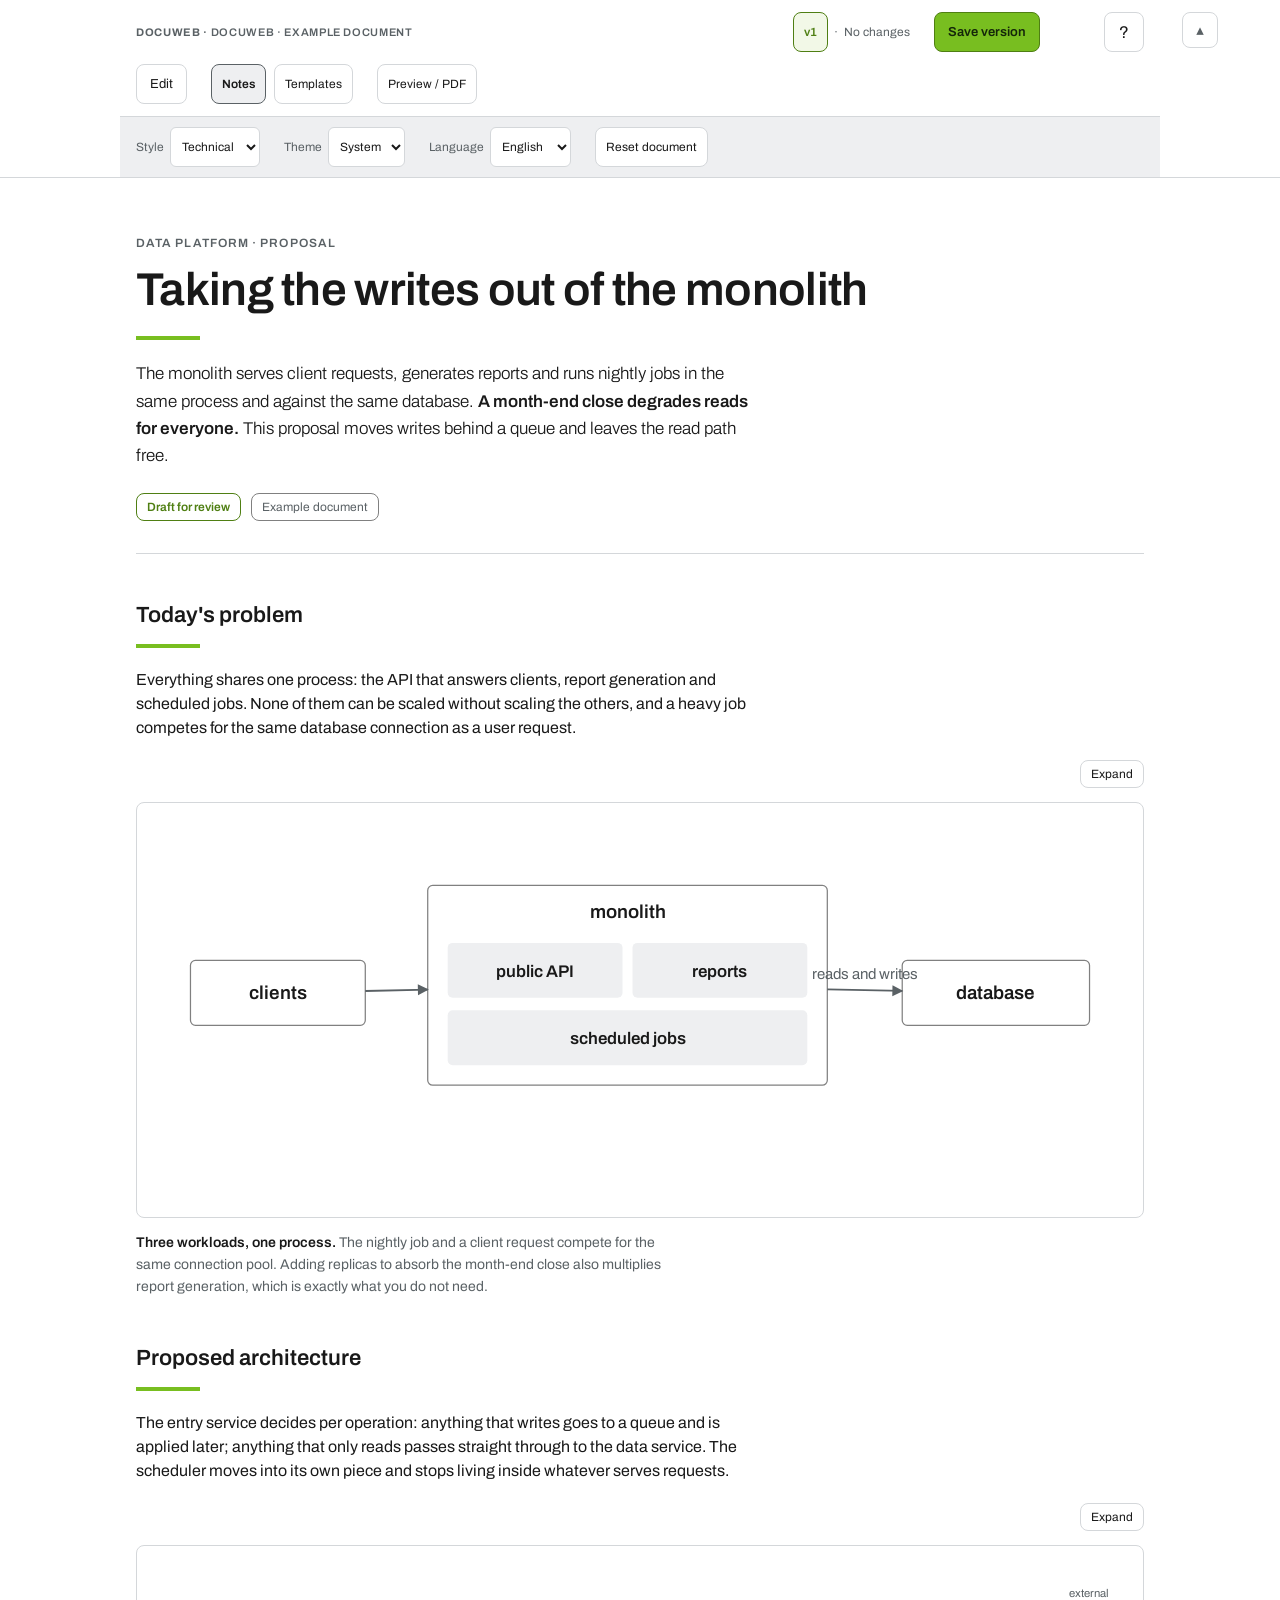
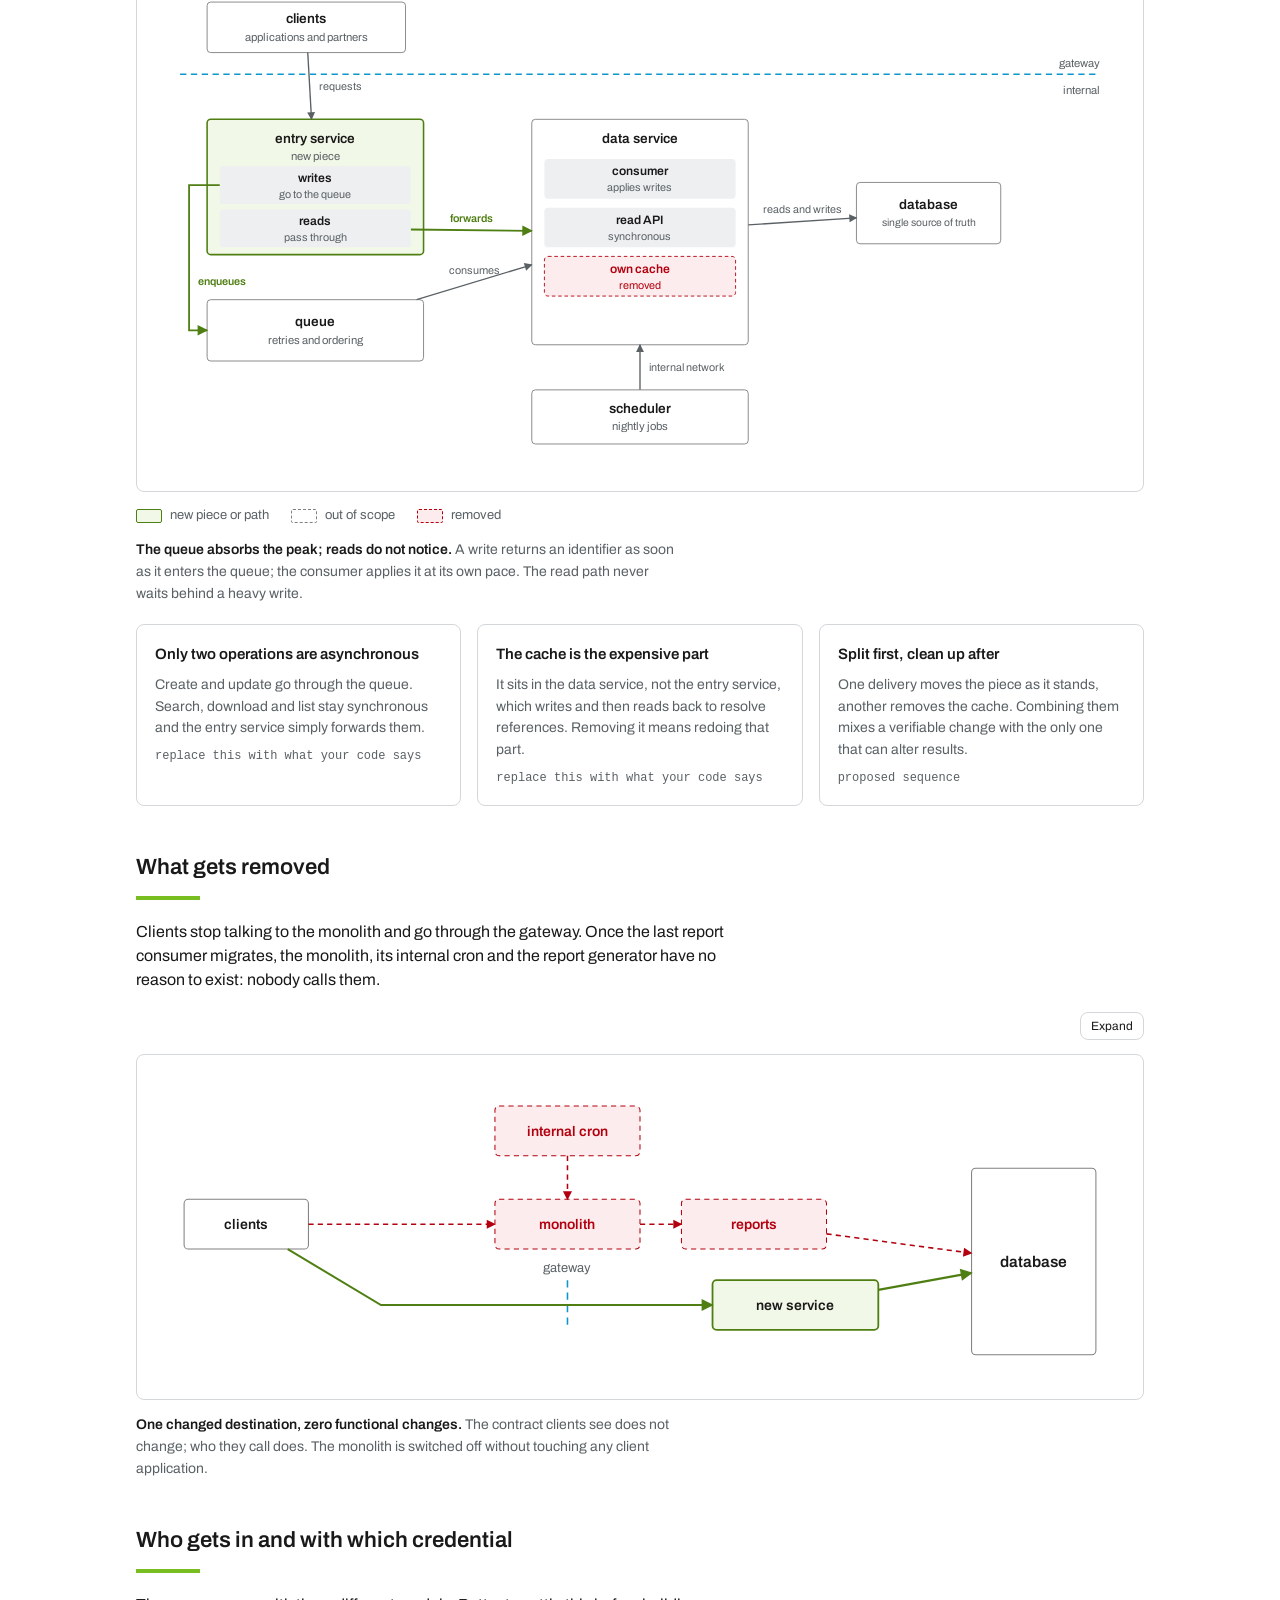
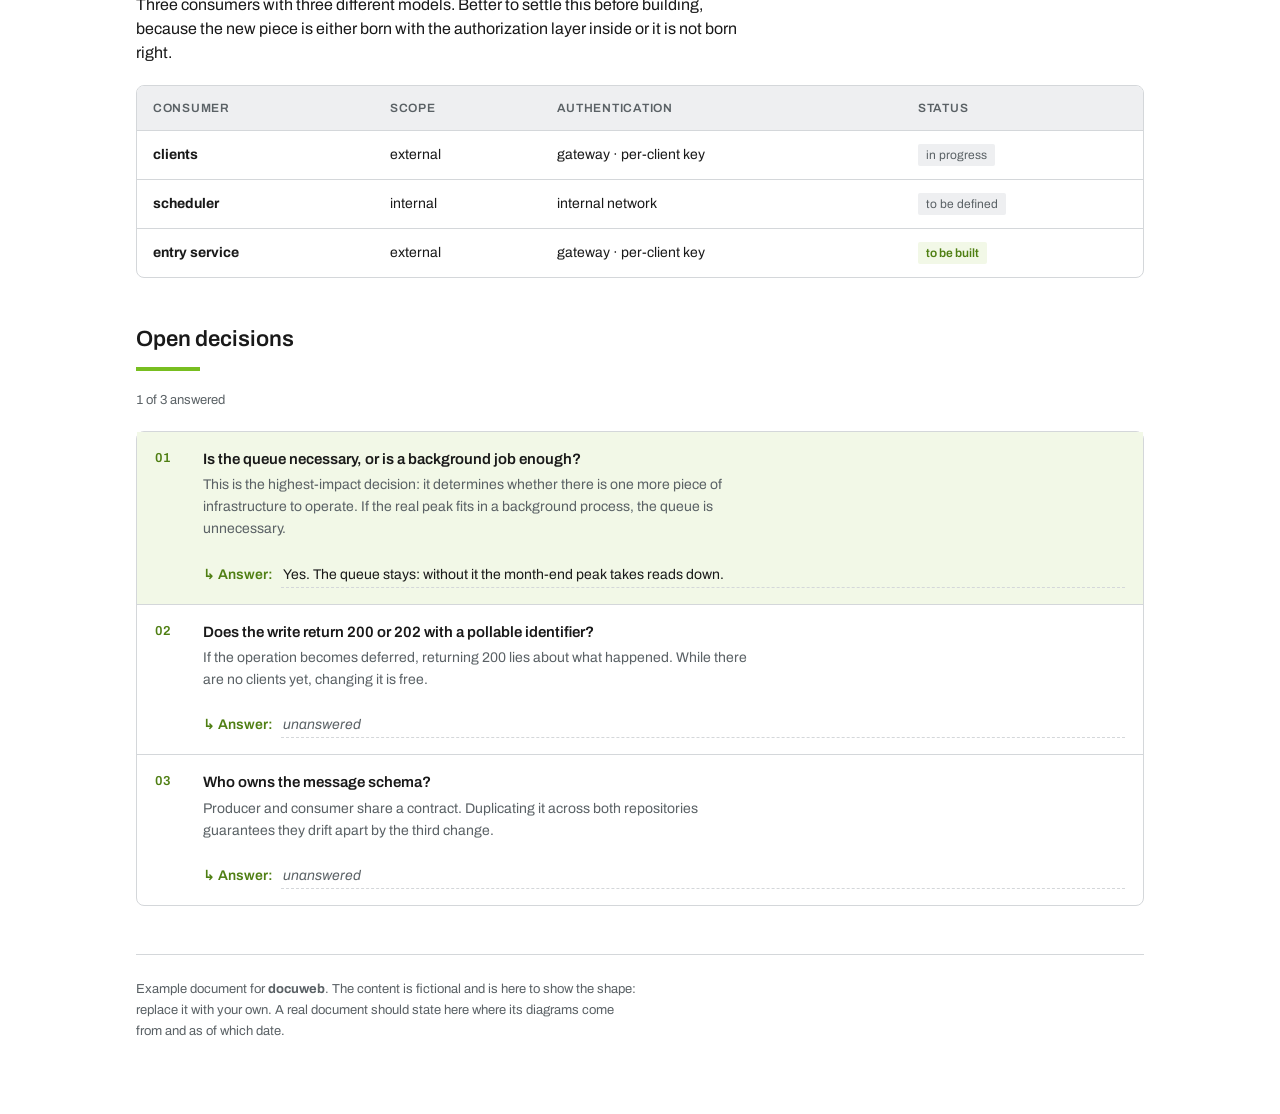
==== commit a927c639: "feat: la barra se pliega en vez de desaparecer de golpe Quitarla era un `display:none`: la barra se " ====
--- a/index.html
+++ b/index.html
@@ -9,13 +9,14 @@
 <link rel="preconnect" href="https://fonts.googleapis.com">
 <link rel="preconnect" href="https://fonts.gstatic.com" crossorigin>
 <link rel="stylesheet" href="https://fonts.googleapis.com/css2?family=Archivo:wght@300;400;600&display=swap">
-<style>:root{--surface:#ffffff;--surface-2:#eeeff1;--ink:#191919;--ink-muted:#5a6165;--border:#d4d7da;--border-strong:#808080;--brand:#78be20;--brand-ink:#4f7f13;--brand-tint:#f2f8e7;--info:#0b96cc;--danger:#b3000f;--danger-tint:#fdeced;--note-tint:#e6f4fb;--note-ink:#0a6d94;--radius:4px}@media (prefers-color-scheme:dark){:root:not([data-theme="light"]){--surface:#16191b;--surface-2:#212629;--ink:#eef1f2;--ink-muted:#a4acb1;--border:#343b40;--border-strong:#5e676c;--brand:#8fd42e;--brand-ink:#a3dd52;--brand-tint:#1c2a11;--info:#4cb9e6;--danger:#ff7b7b;--danger-tint:#2c1517;--note-tint:#112c38;--note-ink:#6fcdf0}}:root[data-theme="dark"]{--surface:#16191b;--surface-2:#212629;--ink:#eef1f2;--ink-muted:#a4acb1;--border:#343b40;--border-strong:#5e676c;--brand:#8fd42e;--brand-ink:#a3dd52;--brand-tint:#1c2a11;--info:#4cb9e6;--danger:#ff7b7b;--danger-tint:#2c1517;--note-tint:#112c38;--note-ink:#6fcdf0}*{box-sizing:border-box}html,body{margin:0;padding:0}#document-content a{color:var(--brand-ink);text-underline-offset:2px}#document-content a:hover{color:var(--ink)}img{max-width:100%}[hidden]{display:none!important}body{container-type:inline-size;background:var(--surface);color:var(--ink);font-family:"Archivo",system-ui,-apple-system,"Segoe UI",sans-serif;line-height:1.5;-webkit-font-smoothing:antialiased}.page{max-width:1040px;margin:0 auto;padding-inline:16px;padding-block:32px 72px;display:flex;flex-direction:column;gap:56px}.appbar{position:sticky;top:env(safe-area-inset-top,0px);z-index:40;background:var(--surface);border-bottom:1px solid var(--border)}.appbar-inner{max-width:1040px;margin:0 auto;padding:10px 16px;display:flex;align-items:center;gap:10px;flex-wrap:wrap}.appbar .brandmark{font-size:12px;font-weight:600;letter-spacing:.09em;text-transform:uppercase;color:var(--ink-muted);margin-right:auto}.btn{font:inherit;font-size:13px;line-height:1;padding:9px 13px;border-radius:var(--radius);border:1px solid var(--border-strong);background:var(--surface);color:var(--ink);cursor:pointer;white-space:nowrap}.btn:hover{background:var(--surface-2)}.btn:focus-visible{outline:2px solid var(--info);outline-offset:2px}.btn[aria-pressed="true"]{background:var(--brand);border-color:var(--brand-ink);color:#14260a;font-weight:600}.btn--primary{background:var(--brand);border-color:var(--brand-ink);color:#14260a;font-weight:600}.btn--primary:hover{background:var(--brand-ink);color:#fff}.btn--ghost{border-color:var(--border)}.btn:disabled{opacity:.45;cursor:not-allowed}.btn--sm{padding:7px 10px;font-size:12px}.dirty{font-size:12px;color:var(--danger);font-weight:600;display:inline-flex;align-items:center;gap:6px}.dirty::before{content:"";width:7px;height:7px;border-radius:50%;background:var(--danger)}.saved{font-size:12px;color:var(--ink-muted)}.kicker{font-size:12px;font-weight:600;letter-spacing:.09em;text-transform:uppercase;color:var(--ink-muted);margin:0 0 12px}h1{font-size:clamp(30px,5vw,46px);line-height:1.14;font-weight:600;letter-spacing:-.015em;margin:0 0 20px;text-wrap:balance}h1::after{content:"";display:block;width:4rem;height:4px;background:var(--brand);margin-top:20px}.lede{font-size:17px;font-weight:300;line-height:1.6;max-width:62ch;margin:0}.lede strong{font-weight:600}.meta{display:flex;flex-wrap:wrap;gap:8px 10px;margin-top:24px}.pill{font-size:12px;line-height:1;padding:7px 10px;border:1px solid var(--border-strong);border-radius:var(--radius);color:var(--ink-muted)}.pill.is-draft{border-color:var(--brand-ink);color:var(--brand-ink);font-weight:600}section{display:flex;flex-direction:column;gap:20px}h2{font-size:24px;font-weight:600;line-height:1.25;margin:0;text-wrap:balance}h2::after{content:"";display:block;width:4rem;height:4px;background:var(--brand);margin-top:14px}h3{font-size:16px;font-weight:600;margin:0}p{margin:0;max-width:68ch}body.editing-content [data-measure]{position:relative}body.editing-content [data-measure]::after{content:"";position:absolute;top:0;right:-9px;width:11px;height:100%;cursor:ew-resize;border-right:2px solid var(--brand-ink);opacity:0}body.editing-content [data-measure]:hover::after{opacity:.35}body.editing-content [data-measure].is-measuring::after{opacity:1}code{font-family:ui-monospace,SFMono-Regular,"SF Mono",Menlo,monospace;font-size:.88em;background:var(--surface-2);padding:1px 5px;border-radius:2px}figure{margin:0;display:flex;flex-direction:column;gap:14px}.figtools{display:flex;flex-wrap:wrap;gap:8px;align-items:center;justify-content:flex-end}body.editing .figtools{justify-content:flex-start;padding:10px;border:1px solid var(--border);border-bottom:none;border-radius:var(--radius) var(--radius) 0 0;background:var(--surface-2)}.figtools .sep{flex:1}.figtools .hint{font-size:12px;color:var(--ink-muted)}figure.is-wide{width:100cqw;max-width:none;margin-inline:calc(50% - 50cqw);padding-inline:16px}figure.is-wide .canvas{border-radius:var(--radius)}.canvas{overflow:auto;border:1px solid var(--border);border-radius:var(--radius);background:var(--surface);padding:20px 16px}body.editing .canvas{border-radius:0 0 var(--radius) var(--radius)}.canvas svg{display:block;height:auto;width:100%}.canvas--wide svg{min-width:880px}.canvas--mid svg{min-width:640px}body.editing .canvas svg{touch-action:none}figcaption{font-size:14px;color:var(--ink-muted);max-width:68ch;line-height:1.55}figcaption b{color:var(--ink);font-weight:600}.legend{display:flex;flex-wrap:wrap;gap:10px 22px;font-size:13px;color:var(--ink-muted)}.legend span{display:inline-flex;align-items:center;gap:8px}.swatch{width:26px;height:14px;border-radius:2px;flex:none}.sw-new{background:var(--brand-tint);border:1.5px solid var(--brand-ink)}.sw-out{border:1px dashed var(--border-strong)}.sw-dead{background:var(--danger-tint);border:1px dashed var(--danger)}.n-box{fill:var(--surface);stroke:var(--border-strong);stroke-width:1}.n-new{fill:var(--brand-tint);stroke:var(--brand-ink);stroke-width:1.75}.n-out{fill:var(--surface);stroke:var(--border-strong);stroke-width:1;stroke-dasharray:5 4}.n-dead{fill:var(--danger-tint);stroke:var(--danger);stroke-width:1;stroke-dasharray:5 4}.n-chip{fill:var(--surface-2);stroke:none}.n-chipdead{fill:var(--danger-tint);stroke:var(--danger);stroke-width:1;stroke-dasharray:4 3}.n-divider{fill:none;stroke:var(--info);stroke-width:1.5;stroke-dasharray:7 5}.n-label{fill:none;stroke:none}.n-note{fill:var(--note-tint);stroke:var(--note-ink);stroke-width:1.25}.t-note{fill:var(--ink);font-size:12.5px}.t-noteby{fill:var(--note-ink);font-size:11px;font-weight:600}.e-note{stroke:var(--note-ink);stroke-width:1.25;fill:none;stroke-dasharray:3 3}.p-note{fill:var(--note-ink)}body.no-notes .note-layer{display:none}.t-title{fill:var(--ink);font-size:15px;font-weight:600}.t-title.sm{font-size:13.5px}.node-link{cursor:pointer}.node-link text:first-of-type{text-decoration:underline;text-underline-offset:2px}body.editing .node-link{cursor:default}.t-sub{fill:var(--ink-muted);font-size:12.5px}.t-sub.sm{font-size:12px}.t-dead{fill:var(--danger)}.t-edge{fill:var(--ink-muted);font-size:12px}.t-edge.new{fill:var(--brand-ink);font-weight:600}.t-edge.dead{fill:var(--danger)}.e-line{stroke:var(--ink-muted);stroke-width:1.5;fill:none}.e-new{stroke:var(--brand-ink);stroke-width:2;fill:none}.e-dead{stroke:var(--danger);stroke-width:1.5;fill:none;stroke-dasharray:5 4}.h-line{fill:var(--ink-muted)}.h-new{fill:var(--brand-ink)}.h-dead{fill:var(--danger)}.hit{fill:transparent;stroke:transparent;stroke-width:10}.hitlbl{fill:transparent;stroke:none}body.editing [data-elabel]{cursor:move}.canvas svg text{pointer-events:none;user-select:none;-webkit-user-select:none}body.editing .node,body.editing .edge{cursor:pointer}body.editing .node.dragging{cursor:grabbing}.sel-ring{fill:none;stroke:var(--info);stroke-width:2;stroke-dasharray:4 3;pointer-events:none}.marquee{fill:var(--info);fill-opacity:.08;stroke:var(--info);stroke-width:1;stroke-dasharray:4 3;pointer-events:none}.handle{fill:var(--surface);stroke:var(--info);stroke-width:1.75;cursor:nwse-resize}.wp{fill:var(--surface);stroke:var(--info);stroke-width:1.75;cursor:move}.anch{fill:var(--surface);stroke:var(--info);stroke-width:1.25;opacity:.55;cursor:pointer}.anch:hover{opacity:1;stroke-width:2}.anch.is-on{fill:var(--info);opacity:1}.endp{fill:var(--info);stroke:var(--surface);stroke-width:1.5;cursor:move}.connect-src{stroke:var(--info)!important;stroke-width:2.5!important}.props{position:fixed;right:16px;bottom:16px;z-index:50;width:360px;max-width:calc(100vw - 32px);background:var(--surface);border:1px solid var(--border-strong);border-radius:var(--radius);box-shadow:0 4px 20px rgba(25,25,25,.2);padding:16px;display:none;flex-direction:column;gap:12px;max-height:min(80vh,760px);overflow:auto}.props.open{display:flex}.props header{display:flex;align-items:center;gap:8px}.props header h3{font-size:14px;margin-right:auto}.field{display:flex;flex-direction:column;gap:5px}.field label{font-size:11px;font-weight:600;letter-spacing:.06em;text-transform:uppercase;color:var(--ink-muted)}.field input,.field select,.field textarea{font:inherit;font-size:13px;padding:8px 9px;border:1px solid var(--border-strong);border-radius:var(--radius);background:var(--surface);color:var(--ink);width:100%}.field textarea{resize:vertical;line-height:1.45;min-height:76px}.field input:focus,.field select:focus,.field textarea:focus{outline:2px solid var(--info);outline-offset:1px;border-color:var(--info)}.props-actions{display:flex;gap:8px;flex-wrap:wrap}.btn--danger{border-color:var(--danger);color:var(--danger)}.btn--danger:hover{background:var(--danger-tint)}.revbadge{font:inherit;font-size:12px;font-weight:600;line-height:1;padding:7px 10px;border-radius:var(--radius);border:1px solid var(--brand-ink);background:var(--brand-tint);color:var(--brand-ink);cursor:pointer;font-variant-numeric:tabular-nums}.revbadge:hover{background:var(--brand);color:#14260a}.revbadge:focus-visible{outline:2px solid var(--info);outline-offset:2px}.overlay{position:fixed;top:0;right:0;bottom:0;left:0;inset:0;z-index:60;background:rgba(25,25,25,.6);display:flex;align-items:safe center;justify-content:center;padding:16px}.modal{background:var(--surface);border:1px solid var(--border-strong);border-radius:var(--radius);padding:22px;width:420px;max-width:100%;max-height:min(85vh,760px);overflow:auto;display:flex;flex-direction:column;gap:14px;box-shadow:0 4px 20px rgba(25,25,25,.2)}.modal h3{font-size:18px}.modal .field input{width:100%}.modal p{font-size:13.5px;color:var(--ink-muted);line-height:1.5}.histlist{display:flex;flex-direction:column;gap:0;border:1px solid var(--border);border-radius:var(--radius)}.histrow{display:grid;grid-template-columns:44px 1fr;gap:12px;padding:12px 14px;border-bottom:1px solid var(--border);font-size:13.5px}.histrow:last-child{border-bottom:none}.histrow.is-current{background:var(--brand-tint)}.histrow .r{font-weight:600;color:var(--brand-ink);font-variant-numeric:tabular-nums}.histrow .who{color:var(--ink-muted);font-size:12.5px}.histempty{margin:0;padding:12px 14px;font-size:13.5px;color:var(--ink-muted)}.notice{display:none;gap:12px;align-items:flex-start;border:1px solid var(--brand-ink);background:var(--brand-tint);border-radius:var(--radius);padding:14px 16px;font-size:13.5px;line-height:1.5}.notice.open{display:flex}.notice p{margin:0;flex:1;color:var(--ink)}.notes{display:grid;grid-template-columns:repeat(auto-fit,minmax(260px,1fr));gap:16px}.note{border:1px solid var(--border);border-radius:var(--radius);padding:18px;display:flex;flex-direction:column;gap:8px}.note h3{font-size:15px}.note p{font-size:14px;color:var(--ink-muted);line-height:1.55}.note .src{font-size:12px;color:var(--ink-muted);font-family:ui-monospace,SFMono-Regular,Menlo,monospace}.tablewrap{overflow-x:auto;border:1px solid var(--border);border-radius:var(--radius)}table{border-collapse:collapse;width:100%;min-width:560px;font-size:14px}th,td{text-align:left;padding:13px 16px;border-bottom:1px solid var(--border);vertical-align:top}thead th{font-size:12px;font-weight:600;letter-spacing:.06em;text-transform:uppercase;color:var(--ink-muted);background:var(--surface-2)}tbody tr:last-child td{border-bottom:none}.tag{display:inline-block;font-size:12px;line-height:1;padding:5px 8px;border-radius:2px;background:var(--surface-2);color:var(--ink-muted);white-space:nowrap}.tag.is-new{background:var(--brand-tint);color:var(--brand-ink);font-weight:600}ol.decisions{margin:0;padding:0;list-style:none;border:1px solid var(--border);border-radius:var(--radius)}ol.decisions li{display:grid;grid-template-columns:34px 1fr;gap:14px;padding:16px 18px;border-bottom:1px solid var(--border)}ol.decisions li:last-child{border-bottom:none}ol.decisions li.is-answered{background:var(--brand-tint)}.num{font-size:13px;font-weight:600;color:var(--brand-ink);font-variant-numeric:tabular-nums;padding-top:1px}.decision-q{font-weight:600;font-size:15px;margin-bottom:4px}.decision-w{font-size:14px;color:var(--ink-muted);line-height:1.55}.answer{display:flex;gap:8px;align-items:flex-start;margin-top:10px}.answer .lbl{font-size:14px;font-weight:600;line-height:1.55;color:var(--brand-ink);white-space:nowrap}.answer textarea{flex:1;min-width:0;font:inherit;font-size:14px;line-height:1.55;color:var(--ink);background:transparent;border:0;border-bottom:1px dashed var(--border);border-radius:0;padding:0 2px 2px;margin:0;resize:none;overflow:hidden}.answer textarea::placeholder{color:var(--ink-muted);font-style:italic}.answer textarea:hover{border-bottom-color:var(--border-strong)}.answer textarea:focus{outline:none;border-bottom:1px solid var(--brand-ink)}.deccount{font-size:13px;color:var(--ink-muted);font-variant-numeric:tabular-nums}footer{border-top:1px solid var(--border);padding-top:24px;font-size:13px;color:var(--ink-muted);line-height:1.6;display:flex;flex-direction:column;gap:8px}footer p{max-width:72ch}@media (max-width:560px){.page{padding-block:24px 48px;gap:44px}ol.decisions li{grid-template-columns:24px 1fr;gap:10px;padding:14px}.props{left:16px;right:16px;bottom:8px;width:auto}}:root{--radius:8px}#document-content{display:flex;flex-direction:column;gap:48px;min-width:0}#document-content>header{padding:24px 0 32px;border-bottom:1px solid var(--border)}#document-content>section{min-width:0}.appbar-inner{position:relative;display:flex;flex-direction:column;align-items:stretch;gap:12px;padding:12px 16px 0}.appbar-heading,.appbar-actions,.menu-content,.appbar-preferences{display:flex;align-items:center;gap:8px}.appbar-heading{padding-right:104px;min-width:0}.document-identity{flex:1;min-width:0;overflow:hidden;text-overflow:ellipsis;white-space:nowrap;font-size:11px;letter-spacing:.06em;text-transform:uppercase;color:var(--ink-muted)}.appbar .brandmark{font-size:11px;letter-spacing:inherit;margin:0}.product-name{font-weight:700}.document-state{display:flex;align-items:center;gap:6px;white-space:nowrap;color:var(--ink-muted);font-size:12px;margin-right:16px}.appbar .revbadge{min-height:40px}.appbar .btn,.appbar select{min-height:40px;box-shadow:none;border-color:var(--border)}.appbar .btn[aria-pressed=true]{background:var(--surface-2);border-color:var(--ink-muted);color:var(--ink);font-weight:600}.appbar #btn-help{position:absolute;right:16px;top:12px;width:40px;font-size:17px}.appbar #btn-chrome{position:absolute;right:62px;top:12px;width:36px;min-height:36px;padding:0;font-size:15px;line-height:1;color:var(--ink-muted)}.appbar #btn-chrome:hover{color:var(--ink)}body.chrome-hidden .appbar{background:transparent;border-bottom-color:transparent}body.chrome-hidden .appbar-inner{padding:0}body.chrome-hidden .appbar-inner>*:not(#btn-chrome){display:none}body.chrome-hidden .appbar #btn-chrome{right:16px;top:10px;width:auto;min-height:34px;padding:0 12px;gap:6px;font-size:13px;background:var(--surface);border-color:var(--border);box-shadow:0 1px 6px rgba(25,25,25,.12)}body.chrome-hidden .appbar #btn-chrome:hover{color:var(--ink);border-color:var(--border-strong)}.appbar #btn-save{margin-left:auto;border-color:var(--brand-ink)}.appbar:has(#status.dirty) #btn-save{outline:2px solid var(--brand-tint);outline-offset:2px}.appbar .dirty::before{display:none}.appbar-actions{gap:24px;flex-wrap:wrap}.appbar-preferences{background:var(--surface-2);margin:0 -16px;padding:10px 16px;border-top:1px solid var(--border);gap:24px;flex-wrap:wrap}.mobile-control,.mobile-label{display:none}.document-controls{display:flex;flex-wrap:wrap;gap:24px;align-items:center}.document-controls label{font-size:12px;color:var(--ink-muted);display:flex;gap:6px;align-items:center}.document-controls select{font:inherit;color:var(--ink);background:var(--surface);border:1px solid var(--border);border-radius:6px;padding:7px}.content-tools{display:none;padding:12px 0;border-top:1px solid var(--border);gap:8px;flex-wrap:wrap}body.editing-content .content-tools{display:flex}[contenteditable=true]{outline:1px dashed var(--border-strong);outline-offset:5px;cursor:text;white-space:pre-wrap;min-height:1.2em}[contenteditable=true]:focus{outline:2px solid var(--info);border-radius:2px}.metric-grid{display:grid;grid-template-columns:repeat(3,minmax(0,1fr));gap:16px}.metric{border:1px solid var(--border);border-radius:var(--radius);padding:22px;background:var(--surface-2)}.metric h3{font-size:13px;color:var(--ink-muted);margin-bottom:12px}.metric p{font-size:26px;font-weight:600;line-height:1.2}.callout{padding:22px;border-left:4px solid var(--brand-ink);background:var(--brand-tint);border-radius:0 var(--radius) var(--radius) 0;display:grid;gap:10px}.template-grid{display:grid;grid-template-columns:repeat(2,minmax(0,1fr));gap:12px;margin-top:18px}.template-card{white-space:normal;text-align:left;line-height:1.5;padding:20px;display:flex;flex-direction:column;gap:8px}.template-card small{font-size:12px;color:var(--ink-muted)}.template-preview{height:48px;display:flex;gap:5px;align-items:flex-end}.template-preview i{display:block;width:22%;background:var(--border);height:60%;border-radius:3px}.template-preview i:first-child{height:100%;background:var(--brand-ink)}:root[data-design=editorial] #document-content{gap:60px}:root[data-design=editorial] .page{max-width:920px}:root[data-design=editorial] #document-content h1{font:500 clamp(38px,6vw,62px)/1.08 Georgia,serif;letter-spacing:-.035em}:root[data-design=editorial] #document-content h2{font-family:Georgia,serif;font-size:30px;font-weight:500}:root[data-design=editorial] #document-content h2::after{display:none}:root[data-design=editorial] #document-content>section{padding-top:24px;border-top:1px solid var(--border)}:root[data-design=editorial] .lede{font-size:20px;line-height:1.7}:root[data-design=executive] #document-content>header{padding:32px;border-radius:14px;background:var(--surface-2);border:1px solid var(--border)}:root[data-design=executive] #document-content h1{font-size:clamp(32px,5vw,48px);max-width:22ch}:root[data-design=executive] #document-content h2::after{width:28px;height:3px;margin-top:10px}:root[data-design=executive] #document-content>section{gap:18px}:root[data-design=technical] #document-content h2{font-size:22px}:root[data-design=technical] .canvas{background-image:radial-gradient(var(--border) .6px,transparent .6px);background-size:16px 16px}.answer-print{display:none;white-space:pre-wrap;overflow-wrap:anywhere}ol.decisions li>.answer{grid-column:2;min-width:0}.answer-print{flex:1;min-width:0}.appearance-group{border-top:1px solid var(--border);margin-top:14px;padding-top:12px}.appearance-group summary{font-size:13px;font-weight:600;cursor:pointer;padding:4px 0}.appearance-fields{display:flex;flex-direction:column;gap:12px;padding-top:12px}.appearance-grid{display:grid;grid-template-columns:1fr 1fr;gap:10px}.color-controls{display:flex;gap:6px;align-items:center}.color-controls input[type=color]{width:40px;height:36px;padding:3px;flex:none;cursor:pointer}.color-controls input[type=text]{min-width:0;flex:1;font-family:monospace}.color-field>.btn{align-self:flex-start}.appearance-actions{border-top:1px solid var(--border);padding-top:12px;margin:12px 0}.section-controls{display:flex;gap:8px;flex-wrap:wrap;padding:10px;background:var(--surface-2);border:1px dashed var(--border);border-radius:var(--radius)}@media print{.section-controls{display:none!important}}#props-body{display:flex;flex-direction:column;gap:8px}.props>header{position:sticky;top:-16px;background:var(--surface);z-index:1;padding:10px 0}.tablewrap th,.tablewrap td{overflow-wrap:anywhere}@media(max-width:600px){.metric-grid,.template-grid{grid-template-columns:1fr}.appbar{position:static}.appbar-heading{padding:0}.document-state,.desktop-label,.product-name{display:none}.mobile-control,.mobile-label{display:inline-flex}.appbar .btn,.appbar select{min-height:44px}.appbar-inner{padding-bottom:12px;gap:8px}.appbar-actions{gap:8px;flex-wrap:nowrap;justify-content:space-between}.toolbar-menu{position:relative}.toolbar-menu .menu-content{display:none;position:absolute;top:calc(100% + 6px);left:0;z-index:45;padding:8px;min-width:180px;flex-direction:column;align-items:stretch;background:var(--surface);border:1px solid var(--border);border-radius:8px}.toolbar-menu.is-open .menu-content{display:flex}.secondary-menu{order:3}.secondary-menu .menu-content{left:auto;right:0}.appbar #btn-help{position:static;width:auto;font-size:13px}.appbar #btn-help::after{content:' ' attr(aria-label)}.appbar-preferences{display:none;margin-bottom:-12px}.appbar-preferences.is-open{display:flex}.document-controls{flex-direction:column;align-items:stretch;gap:8px}.document-controls label{justify-content:space-between}.document-controls select{min-width:60%}.document-controls{width:100%}:root[data-design=executive] #document-content>header{padding:22px}#document-content{gap:36px}}@page{size:A4;margin:17mm 16mm 18mm}@media print{:root,:root[data-theme],:root:not([data-theme=light]){--surface:#fff;--surface-2:#f3f4f5;--ink:#191919;--ink-muted:#50565a;--border:#c9cdd0;--border-strong:#747b80;--brand:#78be20;--brand-ink:#436d10;--brand-tint:#f2f8e7;--info:#096889;--danger:#a40014;--danger-tint:#fff0f0;--note-tint:#edf6fa;--note-ink:#075e80;color-scheme:light}*{-webkit-print-color-adjust:exact;print-color-adjust:exact}body{background:white;font-size:10pt}.appbar,.content-tools,.notice,.props,.overlay,.figtools,body.editing .figtools{display:none!important}.page{display:block!important;max-width:none!important;padding:0!important;margin:0!important}#document-content{display:block!important}#document-content>header{margin-bottom:9mm;padding-top:0}#document-content>section{display:block;margin:0 0 9mm;padding-top:0}#document-content>section>*+*{margin-top:4mm}#document-content h1{font-size:30pt!important}#document-content h2{font-size:18pt!important;break-after:avoid}h3{break-after:avoid}p,li{orphans:3;widows:3}figure,.metric,.note,.callout,ol.decisions li{break-inside:avoid}figure.is-wide{width:auto!important;margin-inline:0!important;padding-inline:0!important}.canvas{overflow:visible;padding:8px;background-image:none!important}.canvas svg{width:100%!important;min-width:0!important;max-height:180mm}.tablewrap{overflow:visible}table{width:100%;min-width:0!important;table-layout:fixed}thead{display:table-header-group}tr{break-inside:avoid}.answer textarea{display:none!important}.answer-print{display:block}[contenteditable]{outline:none!important}.sel-ring,.handle,.wp,.marquee{display:none!important}footer{margin-top:8mm;padding-top:4mm;border-top:1px solid var(--border)}}</style>
+<style>:root{--surface:#ffffff;--surface-2:#eeeff1;--ink:#191919;--ink-muted:#5a6165;--border:#d4d7da;--border-strong:#808080;--brand:#78be20;--brand-ink:#4f7f13;--brand-tint:#f2f8e7;--info:#0b96cc;--danger:#b3000f;--danger-tint:#fdeced;--note-tint:#e6f4fb;--note-ink:#0a6d94;--radius:4px}@media (prefers-color-scheme:dark){:root:not([data-theme="light"]){--surface:#16191b;--surface-2:#212629;--ink:#eef1f2;--ink-muted:#a4acb1;--border:#343b40;--border-strong:#5e676c;--brand:#8fd42e;--brand-ink:#a3dd52;--brand-tint:#1c2a11;--info:#4cb9e6;--danger:#ff7b7b;--danger-tint:#2c1517;--note-tint:#112c38;--note-ink:#6fcdf0}}:root[data-theme="dark"]{--surface:#16191b;--surface-2:#212629;--ink:#eef1f2;--ink-muted:#a4acb1;--border:#343b40;--border-strong:#5e676c;--brand:#8fd42e;--brand-ink:#a3dd52;--brand-tint:#1c2a11;--info:#4cb9e6;--danger:#ff7b7b;--danger-tint:#2c1517;--note-tint:#112c38;--note-ink:#6fcdf0}*{box-sizing:border-box}html,body{margin:0;padding:0}#document-content a{color:var(--brand-ink);text-underline-offset:2px}#document-content a:hover{color:var(--ink)}img{max-width:100%}[hidden]{display:none!important}body{container-type:inline-size;background:var(--surface);color:var(--ink);font-family:"Archivo",system-ui,-apple-system,"Segoe UI",sans-serif;line-height:1.5;-webkit-font-smoothing:antialiased}.page{max-width:1040px;margin:0 auto;padding-inline:16px;padding-block:32px 72px;display:flex;flex-direction:column;gap:56px}.appbar{position:sticky;top:env(safe-area-inset-top,0px);z-index:40;background:var(--surface);border-bottom:1px solid var(--border)}.appbar-inner{max-width:1040px;margin:0 auto;padding:10px 16px;display:flex;align-items:center;gap:10px;flex-wrap:wrap}.appbar .brandmark{font-size:12px;font-weight:600;letter-spacing:.09em;text-transform:uppercase;color:var(--ink-muted);margin-right:auto}.btn{font:inherit;font-size:13px;line-height:1;padding:9px 13px;border-radius:var(--radius);border:1px solid var(--border-strong);background:var(--surface);color:var(--ink);cursor:pointer;white-space:nowrap}.btn:hover{background:var(--surface-2)}.btn:focus-visible{outline:2px solid var(--info);outline-offset:2px}.btn[aria-pressed="true"]{background:var(--brand);border-color:var(--brand-ink);color:#14260a;font-weight:600}.btn--primary{background:var(--brand);border-color:var(--brand-ink);color:#14260a;font-weight:600}.btn--primary:hover{background:var(--brand-ink);color:#fff}.btn--ghost{border-color:var(--border)}.btn:disabled{opacity:.45;cursor:not-allowed}.btn--sm{padding:7px 10px;font-size:12px}.dirty{font-size:12px;color:var(--danger);font-weight:600;display:inline-flex;align-items:center;gap:6px}.dirty::before{content:"";width:7px;height:7px;border-radius:50%;background:var(--danger)}.saved{font-size:12px;color:var(--ink-muted)}.kicker{font-size:12px;font-weight:600;letter-spacing:.09em;text-transform:uppercase;color:var(--ink-muted);margin:0 0 12px}h1{font-size:clamp(30px,5vw,46px);line-height:1.14;font-weight:600;letter-spacing:-.015em;margin:0 0 20px;text-wrap:balance}h1::after{content:"";display:block;width:4rem;height:4px;background:var(--brand);margin-top:20px}.lede{font-size:17px;font-weight:300;line-height:1.6;max-width:62ch;margin:0}.lede strong{font-weight:600}.meta{display:flex;flex-wrap:wrap;gap:8px 10px;margin-top:24px}.pill{font-size:12px;line-height:1;padding:7px 10px;border:1px solid var(--border-strong);border-radius:var(--radius);color:var(--ink-muted)}.pill.is-draft{border-color:var(--brand-ink);color:var(--brand-ink);font-weight:600}section{display:flex;flex-direction:column;gap:20px}h2{font-size:24px;font-weight:600;line-height:1.25;margin:0;text-wrap:balance}h2::after{content:"";display:block;width:4rem;height:4px;background:var(--brand);margin-top:14px}h3{font-size:16px;font-weight:600;margin:0}p{margin:0;max-width:68ch}body.editing-content [data-measure]{position:relative}body.editing-content [data-measure]::after{content:"";position:absolute;top:0;right:-9px;width:11px;height:100%;cursor:ew-resize;border-right:2px solid var(--brand-ink);opacity:0}body.editing-content [data-measure]:hover::after{opacity:.35}body.editing-content [data-measure].is-measuring::after{opacity:1}code{font-family:ui-monospace,SFMono-Regular,"SF Mono",Menlo,monospace;font-size:.88em;background:var(--surface-2);padding:1px 5px;border-radius:2px}figure{margin:0;display:flex;flex-direction:column;gap:14px}.figtools{display:flex;flex-wrap:wrap;gap:8px;align-items:center;justify-content:flex-end}body.editing .figtools{justify-content:flex-start;padding:10px;border:1px solid var(--border);border-bottom:none;border-radius:var(--radius) var(--radius) 0 0;background:var(--surface-2)}.figtools .sep{flex:1}.figtools .hint{font-size:12px;color:var(--ink-muted)}figure.is-wide{width:100cqw;max-width:none;margin-inline:calc(50% - 50cqw);padding-inline:16px}figure.is-wide .canvas{border-radius:var(--radius)}.canvas{overflow:auto;border:1px solid var(--border);border-radius:var(--radius);background:var(--surface);padding:20px 16px}body.editing .canvas{border-radius:0 0 var(--radius) var(--radius)}.canvas svg{display:block;height:auto;width:100%}.canvas--wide svg{min-width:880px}.canvas--mid svg{min-width:640px}body.editing .canvas svg{touch-action:none}figcaption{font-size:14px;color:var(--ink-muted);max-width:68ch;line-height:1.55}figcaption b{color:var(--ink);font-weight:600}.legend{display:flex;flex-wrap:wrap;gap:10px 22px;font-size:13px;color:var(--ink-muted)}.legend span{display:inline-flex;align-items:center;gap:8px}.swatch{width:26px;height:14px;border-radius:2px;flex:none}.sw-new{background:var(--brand-tint);border:1.5px solid var(--brand-ink)}.sw-out{border:1px dashed var(--border-strong)}.sw-dead{background:var(--danger-tint);border:1px dashed var(--danger)}.n-box{fill:var(--surface);stroke:var(--border-strong);stroke-width:1}.n-new{fill:var(--brand-tint);stroke:var(--brand-ink);stroke-width:1.75}.n-out{fill:var(--surface);stroke:var(--border-strong);stroke-width:1;stroke-dasharray:5 4}.n-dead{fill:var(--danger-tint);stroke:var(--danger);stroke-width:1;stroke-dasharray:5 4}.n-chip{fill:var(--surface-2);stroke:none}.n-chipdead{fill:var(--danger-tint);stroke:var(--danger);stroke-width:1;stroke-dasharray:4 3}.n-divider{fill:none;stroke:var(--info);stroke-width:1.5;stroke-dasharray:7 5}.n-label{fill:none;stroke:none}.n-note{fill:var(--note-tint);stroke:var(--note-ink);stroke-width:1.25}.t-note{fill:var(--ink);font-size:12.5px}.t-noteby{fill:var(--note-ink);font-size:11px;font-weight:600}.e-note{stroke:var(--note-ink);stroke-width:1.25;fill:none;stroke-dasharray:3 3}.p-note{fill:var(--note-ink)}body.no-notes .note-layer{display:none}.t-title{fill:var(--ink);font-size:15px;font-weight:600}.t-title.sm{font-size:13.5px}.node-link{cursor:pointer}.node-link text:first-of-type{text-decoration:underline;text-underline-offset:2px}body.editing .node-link{cursor:default}.t-sub{fill:var(--ink-muted);font-size:12.5px}.t-sub.sm{font-size:12px}.t-dead{fill:var(--danger)}.t-edge{fill:var(--ink-muted);font-size:12px}.t-edge.new{fill:var(--brand-ink);font-weight:600}.t-edge.dead{fill:var(--danger)}.e-line{stroke:var(--ink-muted);stroke-width:1.5;fill:none}.e-new{stroke:var(--brand-ink);stroke-width:2;fill:none}.e-dead{stroke:var(--danger);stroke-width:1.5;fill:none;stroke-dasharray:5 4}.h-line{fill:var(--ink-muted)}.h-new{fill:var(--brand-ink)}.h-dead{fill:var(--danger)}.hit{fill:transparent;stroke:transparent;stroke-width:10}.hitlbl{fill:transparent;stroke:none}body.editing [data-elabel]{cursor:move}.canvas svg text{pointer-events:none;user-select:none;-webkit-user-select:none}body.editing .node,body.editing .edge{cursor:pointer}body.editing .node.dragging{cursor:grabbing}.sel-ring{fill:none;stroke:var(--info);stroke-width:2;stroke-dasharray:4 3;pointer-events:none}.marquee{fill:var(--info);fill-opacity:.08;stroke:var(--info);stroke-width:1;stroke-dasharray:4 3;pointer-events:none}.handle{fill:var(--surface);stroke:var(--info);stroke-width:1.75;cursor:nwse-resize}.wp{fill:var(--surface);stroke:var(--info);stroke-width:1.75;cursor:move}.anch{fill:var(--surface);stroke:var(--info);stroke-width:1.25;opacity:.55;cursor:pointer}.anch:hover{opacity:1;stroke-width:2}.anch.is-on{fill:var(--info);opacity:1}.endp{fill:var(--info);stroke:var(--surface);stroke-width:1.5;cursor:move}.connect-src{stroke:var(--info)!important;stroke-width:2.5!important}.props{position:fixed;right:16px;bottom:16px;z-index:50;width:360px;max-width:calc(100vw - 32px);background:var(--surface);border:1px solid var(--border-strong);border-radius:var(--radius);box-shadow:0 4px 20px rgba(25,25,25,.2);padding:16px;display:none;flex-direction:column;gap:12px;max-height:min(80vh,760px);overflow:auto}.props.open{display:flex}.props header{display:flex;align-items:center;gap:8px}.props header h3{font-size:14px;margin-right:auto}.field{display:flex;flex-direction:column;gap:5px}.field label{font-size:11px;font-weight:600;letter-spacing:.06em;text-transform:uppercase;color:var(--ink-muted)}.field input,.field select,.field textarea{font:inherit;font-size:13px;padding:8px 9px;border:1px solid var(--border-strong);border-radius:var(--radius);background:var(--surface);color:var(--ink);width:100%}.field textarea{resize:vertical;line-height:1.45;min-height:76px}.field input:focus,.field select:focus,.field textarea:focus{outline:2px solid var(--info);outline-offset:1px;border-color:var(--info)}.props-actions{display:flex;gap:8px;flex-wrap:wrap}.btn--danger{border-color:var(--danger);color:var(--danger)}.btn--danger:hover{background:var(--danger-tint)}.revbadge{font:inherit;font-size:12px;font-weight:600;line-height:1;padding:7px 10px;border-radius:var(--radius);border:1px solid var(--brand-ink);background:var(--brand-tint);color:var(--brand-ink);cursor:pointer;font-variant-numeric:tabular-nums}.revbadge:hover{background:var(--brand);color:#14260a}.revbadge:focus-visible{outline:2px solid var(--info);outline-offset:2px}.overlay{position:fixed;top:0;right:0;bottom:0;left:0;inset:0;z-index:60;background:rgba(25,25,25,.6);display:flex;align-items:safe center;justify-content:center;padding:16px}.modal{background:var(--surface);border:1px solid var(--border-strong);border-radius:var(--radius);padding:22px;width:420px;max-width:100%;max-height:min(85vh,760px);overflow:auto;display:flex;flex-direction:column;gap:14px;box-shadow:0 4px 20px rgba(25,25,25,.2)}.modal h3{font-size:18px}.modal .field input{width:100%}.modal p{font-size:13.5px;color:var(--ink-muted);line-height:1.5}.histlist{display:flex;flex-direction:column;gap:0;border:1px solid var(--border);border-radius:var(--radius)}.histrow{display:grid;grid-template-columns:44px 1fr;gap:12px;padding:12px 14px;border-bottom:1px solid var(--border);font-size:13.5px}.histrow:last-child{border-bottom:none}.histrow.is-current{background:var(--brand-tint)}.histrow .r{font-weight:600;color:var(--brand-ink);font-variant-numeric:tabular-nums}.histrow .who{color:var(--ink-muted);font-size:12.5px}.histempty{margin:0;padding:12px 14px;font-size:13.5px;color:var(--ink-muted)}.notice{display:none;gap:12px;align-items:flex-start;border:1px solid var(--brand-ink);background:var(--brand-tint);border-radius:var(--radius);padding:14px 16px;font-size:13.5px;line-height:1.5}.notice.open{display:flex}.notice p{margin:0;flex:1;color:var(--ink)}.notes{display:grid;grid-template-columns:repeat(auto-fit,minmax(260px,1fr));gap:16px}.note{border:1px solid var(--border);border-radius:var(--radius);padding:18px;display:flex;flex-direction:column;gap:8px}.note h3{font-size:15px}.note p{font-size:14px;color:var(--ink-muted);line-height:1.55}.note .src{font-size:12px;color:var(--ink-muted);font-family:ui-monospace,SFMono-Regular,Menlo,monospace}.tablewrap{overflow-x:auto;border:1px solid var(--border);border-radius:var(--radius)}table{border-collapse:collapse;width:100%;min-width:560px;font-size:14px}th,td{text-align:left;padding:13px 16px;border-bottom:1px solid var(--border);vertical-align:top}thead th{font-size:12px;font-weight:600;letter-spacing:.06em;text-transform:uppercase;color:var(--ink-muted);background:var(--surface-2)}tbody tr:last-child td{border-bottom:none}.tag{display:inline-block;font-size:12px;line-height:1;padding:5px 8px;border-radius:2px;background:var(--surface-2);color:var(--ink-muted);white-space:nowrap}.tag.is-new{background:var(--brand-tint);color:var(--brand-ink);font-weight:600}ol.decisions{margin:0;padding:0;list-style:none;border:1px solid var(--border);border-radius:var(--radius)}ol.decisions li{display:grid;grid-template-columns:34px 1fr;gap:14px;padding:16px 18px;border-bottom:1px solid var(--border)}ol.decisions li:last-child{border-bottom:none}ol.decisions li.is-answered{background:var(--brand-tint)}.num{font-size:13px;font-weight:600;color:var(--brand-ink);font-variant-numeric:tabular-nums;padding-top:1px}.decision-q{font-weight:600;font-size:15px;margin-bottom:4px}.decision-w{font-size:14px;color:var(--ink-muted);line-height:1.55}.answer{display:flex;gap:8px;align-items:flex-start;margin-top:10px}.answer .lbl{font-size:14px;font-weight:600;line-height:1.55;color:var(--brand-ink);white-space:nowrap}.answer textarea{flex:1;min-width:0;font:inherit;font-size:14px;line-height:1.55;color:var(--ink);background:transparent;border:0;border-bottom:1px dashed var(--border);border-radius:0;padding:0 2px 2px;margin:0;resize:none;overflow:hidden}.answer textarea::placeholder{color:var(--ink-muted);font-style:italic}.answer textarea:hover{border-bottom-color:var(--border-strong)}.answer textarea:focus{outline:none;border-bottom:1px solid var(--brand-ink)}.deccount{font-size:13px;color:var(--ink-muted);font-variant-numeric:tabular-nums}footer{border-top:1px solid var(--border);padding-top:24px;font-size:13px;color:var(--ink-muted);line-height:1.6;display:flex;flex-direction:column;gap:8px}footer p{max-width:72ch}@media (max-width:560px){.page{padding-block:24px 48px;gap:44px}ol.decisions li{grid-template-columns:24px 1fr;gap:10px;padding:14px}.props{left:16px;right:16px;bottom:8px;width:auto}}:root{--radius:8px}#document-content{display:flex;flex-direction:column;gap:48px;min-width:0}#document-content>header{padding:24px 0 32px;border-bottom:1px solid var(--border)}#document-content>section{min-width:0}.appbar-inner{position:relative;display:grid;grid-template-rows:1fr;padding:0;gap:0;align-items:stretch;transition:grid-template-rows .24s ease,opacity .18s ease}.appbar-stack{overflow:hidden;min-height:0;display:flex;flex-direction:column;align-items:stretch;gap:12px;padding:12px 16px 0;transition:visibility 0s,padding-top .24s ease}body.chrome-hidden .appbar-inner{grid-template-rows:0fr;opacity:0}body.chrome-hidden .appbar-stack{visibility:hidden;padding-top:0;transition:visibility 0s .24s,padding-top .24s ease}@media (prefers-reduced-motion:reduce){.appbar-inner{transition:none}body.chrome-hidden .appbar-stack{transition:none}}.appbar-heading,.appbar-actions,.menu-content,.appbar-preferences{display:flex;align-items:center;gap:8px}.appbar-heading{padding-right:104px;min-width:0}.document-identity{flex:1;min-width:0;overflow:hidden;text-overflow:ellipsis;white-space:nowrap;font-size:11px;letter-spacing:.06em;text-transform:uppercase;color:var(--ink-muted)}.appbar .brandmark{font-size:11px;letter-spacing:inherit;margin:0}.product-name{font-weight:700}.document-state{display:flex;align-items:center;gap:6px;white-space:nowrap;color:var(--ink-muted);font-size:12px;margin-right:16px}.appbar .revbadge{min-height:40px}.appbar .btn,.appbar select{min-height:40px;box-shadow:none;border-color:var(--border)}.appbar .btn[aria-pressed=true]{background:var(--surface-2);border-color:var(--ink-muted);color:var(--ink);font-weight:600}.appbar #btn-help{position:absolute;right:16px;top:12px;width:40px;font-size:17px}.appbar #btn-chrome{position:absolute;right:62px;top:12px;width:36px;min-height:36px;padding:0;font-size:15px;line-height:1;color:var(--ink-muted)}.appbar #btn-chrome:hover{color:var(--ink)}body.chrome-hidden .appbar{background:transparent;border-bottom-color:transparent}body.chrome-hidden .appbar #btn-chrome{right:16px;top:10px;width:auto;min-height:34px;padding:0 12px;gap:6px;font-size:13px;background:var(--surface);border-color:var(--border);box-shadow:0 1px 6px rgba(25,25,25,.12)}body.chrome-hidden .appbar #btn-chrome:hover{color:var(--ink);border-color:var(--border-strong)}.appbar #btn-save{margin-left:auto;border-color:var(--brand-ink)}.appbar:has(#status.dirty) #btn-save{outline:2px solid var(--brand-tint);outline-offset:2px}.appbar .dirty::before{display:none}.appbar-actions{gap:24px;flex-wrap:wrap}.appbar-preferences{background:var(--surface-2);margin:0 -16px;padding:10px 16px;border-top:1px solid var(--border);gap:24px;flex-wrap:wrap}.mobile-control,.mobile-label{display:none}.document-controls{display:flex;flex-wrap:wrap;gap:24px;align-items:center}.document-controls label{font-size:12px;color:var(--ink-muted);display:flex;gap:6px;align-items:center}.document-controls select{font:inherit;color:var(--ink);background:var(--surface);border:1px solid var(--border);border-radius:6px;padding:7px}.content-tools{display:none;padding:12px 0;border-top:1px solid var(--border);gap:8px;flex-wrap:wrap}body.editing-content .content-tools{display:flex}[contenteditable=true]{outline:1px dashed var(--border-strong);outline-offset:5px;cursor:text;white-space:pre-wrap;min-height:1.2em}[contenteditable=true]:focus{outline:2px solid var(--info);border-radius:2px}.metric-grid{display:grid;grid-template-columns:repeat(3,minmax(0,1fr));gap:16px}.metric{border:1px solid var(--border);border-radius:var(--radius);padding:22px;background:var(--surface-2)}.metric h3{font-size:13px;color:var(--ink-muted);margin-bottom:12px}.metric p{font-size:26px;font-weight:600;line-height:1.2}.callout{padding:22px;border-left:4px solid var(--brand-ink);background:var(--brand-tint);border-radius:0 var(--radius) var(--radius) 0;display:grid;gap:10px}.template-grid{display:grid;grid-template-columns:repeat(2,minmax(0,1fr));gap:12px;margin-top:18px}.template-card{white-space:normal;text-align:left;line-height:1.5;padding:20px;display:flex;flex-direction:column;gap:8px}.template-card small{font-size:12px;color:var(--ink-muted)}.template-preview{height:48px;display:flex;gap:5px;align-items:flex-end}.template-preview i{display:block;width:22%;background:var(--border);height:60%;border-radius:3px}.template-preview i:first-child{height:100%;background:var(--brand-ink)}:root[data-design=editorial] #document-content{gap:60px}:root[data-design=editorial] .page{max-width:920px}:root[data-design=editorial] #document-content h1{font:500 clamp(38px,6vw,62px)/1.08 Georgia,serif;letter-spacing:-.035em}:root[data-design=editorial] #document-content h2{font-family:Georgia,serif;font-size:30px;font-weight:500}:root[data-design=editorial] #document-content h2::after{display:none}:root[data-design=editorial] #document-content>section{padding-top:24px;border-top:1px solid var(--border)}:root[data-design=editorial] .lede{font-size:20px;line-height:1.7}:root[data-design=executive] #document-content>header{padding:32px;border-radius:14px;background:var(--surface-2);border:1px solid var(--border)}:root[data-design=executive] #document-content h1{font-size:clamp(32px,5vw,48px);max-width:22ch}:root[data-design=executive] #document-content h2::after{width:28px;height:3px;margin-top:10px}:root[data-design=executive] #document-content>section{gap:18px}:root[data-design=technical] #document-content h2{font-size:22px}:root[data-design=technical] .canvas{background-image:radial-gradient(var(--border) .6px,transparent .6px);background-size:16px 16px}.answer-print{display:none;white-space:pre-wrap;overflow-wrap:anywhere}ol.decisions li>.answer{grid-column:2;min-width:0}.answer-print{flex:1;min-width:0}.appearance-group{border-top:1px solid var(--border);margin-top:14px;padding-top:12px}.appearance-group summary{font-size:13px;font-weight:600;cursor:pointer;padding:4px 0}.appearance-fields{display:flex;flex-direction:column;gap:12px;padding-top:12px}.appearance-grid{display:grid;grid-template-columns:1fr 1fr;gap:10px}.color-controls{display:flex;gap:6px;align-items:center}.color-controls input[type=color]{width:40px;height:36px;padding:3px;flex:none;cursor:pointer}.color-controls input[type=text]{min-width:0;flex:1;font-family:monospace}.color-field>.btn{align-self:flex-start}.appearance-actions{border-top:1px solid var(--border);padding-top:12px;margin:12px 0}.section-controls{display:flex;gap:8px;flex-wrap:wrap;padding:10px;background:var(--surface-2);border:1px dashed var(--border);border-radius:var(--radius)}@media print{.section-controls{display:none!important}}#props-body{display:flex;flex-direction:column;gap:8px}.props>header{position:sticky;top:-16px;background:var(--surface);z-index:1;padding:10px 0}.tablewrap th,.tablewrap td{overflow-wrap:anywhere}@media(max-width:600px){.metric-grid,.template-grid{grid-template-columns:1fr}.appbar{position:static}.appbar-heading{padding:0}.document-state,.desktop-label,.product-name{display:none}.mobile-control,.mobile-label{display:inline-flex}.appbar .btn,.appbar select{min-height:44px}.appbar-inner{padding-bottom:12px;gap:8px}.appbar-actions{gap:8px;flex-wrap:nowrap;justify-content:space-between}.toolbar-menu{position:relative}.toolbar-menu .menu-content{display:none;position:absolute;top:calc(100% + 6px);left:0;z-index:45;padding:8px;min-width:180px;flex-direction:column;align-items:stretch;background:var(--surface);border:1px solid var(--border);border-radius:8px}.toolbar-menu.is-open .menu-content{display:flex}.secondary-menu{order:3}.secondary-menu .menu-content{left:auto;right:0}.appbar #btn-help{position:static;width:auto;font-size:13px}.appbar #btn-help::after{content:' ' attr(aria-label)}.appbar-preferences{display:none;margin-bottom:-12px}.appbar-preferences.is-open{display:flex}.document-controls{flex-direction:column;align-items:stretch;gap:8px}.document-controls label{justify-content:space-between}.document-controls select{min-width:60%}.document-controls{width:100%}:root[data-design=executive] #document-content>header{padding:22px}#document-content{gap:36px}}@page{size:A4;margin:17mm 16mm 18mm}@media print{:root,:root[data-theme],:root:not([data-theme=light]){--surface:#fff;--surface-2:#f3f4f5;--ink:#191919;--ink-muted:#50565a;--border:#c9cdd0;--border-strong:#747b80;--brand:#78be20;--brand-ink:#436d10;--brand-tint:#f2f8e7;--info:#096889;--danger:#a40014;--danger-tint:#fff0f0;--note-tint:#edf6fa;--note-ink:#075e80;color-scheme:light}*{-webkit-print-color-adjust:exact;print-color-adjust:exact}body{background:white;font-size:10pt}.appbar,.content-tools,.notice,.props,.overlay,.figtools,body.editing .figtools{display:none!important}.page{display:block!important;max-width:none!important;padding:0!important;margin:0!important}#document-content{display:block!important}#document-content>header{margin-bottom:9mm;padding-top:0}#document-content>section{display:block;margin:0 0 9mm;padding-top:0}#document-content>section>*+*{margin-top:4mm}#document-content h1{font-size:30pt!important}#document-content h2{font-size:18pt!important;break-after:avoid}h3{break-after:avoid}p,li{orphans:3;widows:3}figure,.metric,.note,.callout,ol.decisions li{break-inside:avoid}figure.is-wide{width:auto!important;margin-inline:0!important;padding-inline:0!important}.canvas{overflow:visible;padding:8px;background-image:none!important}.canvas svg{width:100%!important;min-width:0!important;max-height:180mm}.tablewrap{overflow:visible}table{width:100%;min-width:0!important;table-layout:fixed}thead{display:table-header-group}tr{break-inside:avoid}.answer textarea{display:none!important}.answer-print{display:block}[contenteditable]{outline:none!important}.sel-ring,.handle,.wp,.marquee{display:none!important}footer{margin-top:8mm;padding-top:4mm;border-top:1px solid var(--border)}}</style>
 </head>
 <body>
 
 <div class="appbar">
+  <button type="button" class="btn btn--sm" id="btn-chrome" aria-controls="appbar-stack" aria-expanded="true" aria-label="Ocultar la barra" title="Ocultar la barra">▴</button>
   <div class="appbar-inner" id="appbar-inner">
-    <button type="button" class="btn btn--sm" id="btn-chrome" aria-controls="appbar-inner" aria-expanded="true" aria-label="Ocultar la barra" title="Ocultar la barra">▴</button>
+    <div class="appbar-stack" id="appbar-stack">
     <div class="appbar-heading">
     <button type="button" class="btn mobile-control" id="btn-menu" data-panel="preferences" aria-controls="preferences" aria-expanded="false" data-i18n-aria-label="appbar.preferences" aria-label="Preferencias">☰</button>
     <div class="document-identity"><span class="product-name">docuweb · </span><span class="brandmark">docuweb · example document</span></div>
@@ -39,6 +40,7 @@
     <div class="appbar-preferences" id="preferences">
     <div class="document-controls"><label><span data-i18n="appbar.style">Estilo</span> <select id="design-select"><option value="technical" data-i18n="style.technical">Técnico</option><option value="editorial" data-i18n="style.editorial">Editorial</option><option value="executive" data-i18n="style.executive">Ejecutivo</option></select></label><label><span data-i18n="appbar.theme">Tema</span> <select id="theme-select"><option value="auto" data-i18n="theme.auto">Sistema</option><option value="light" data-i18n="theme.light">Claro</option><option value="dark" data-i18n="theme.dark">Oscuro</option></select></label><label><span data-i18n="appbar.lang">Idioma</span> <select id="lang-select"><option value="es">Español</option><option value="en">English</option></select></label></div>
     <button type="button" class="btn btn--ghost btn--sm" id="btn-reset" data-i18n-title="appbar.reset.title" title="Vuelve al contenido y los ajustes guardados en este fichero" data-i18n="appbar.reset">Restablecer documento</button>
+    </div>
     </div>
   </div>
 </div>
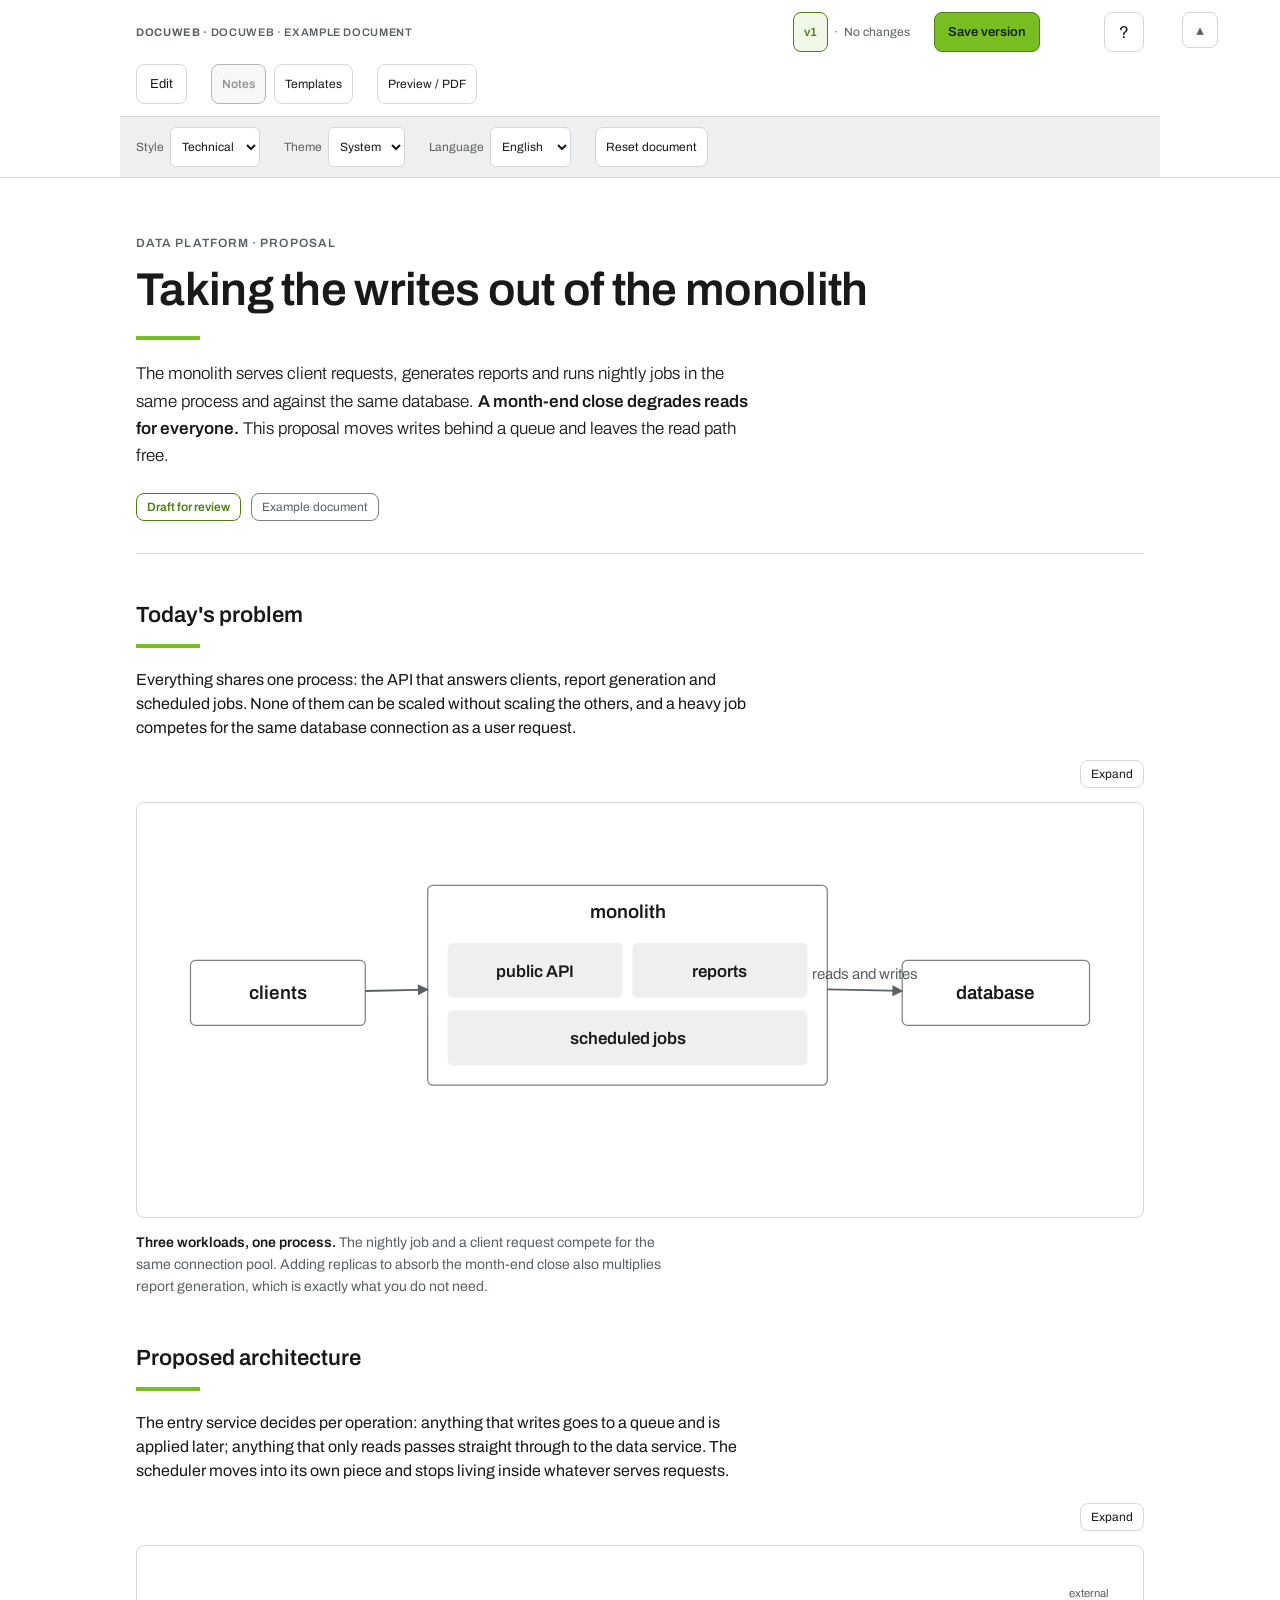
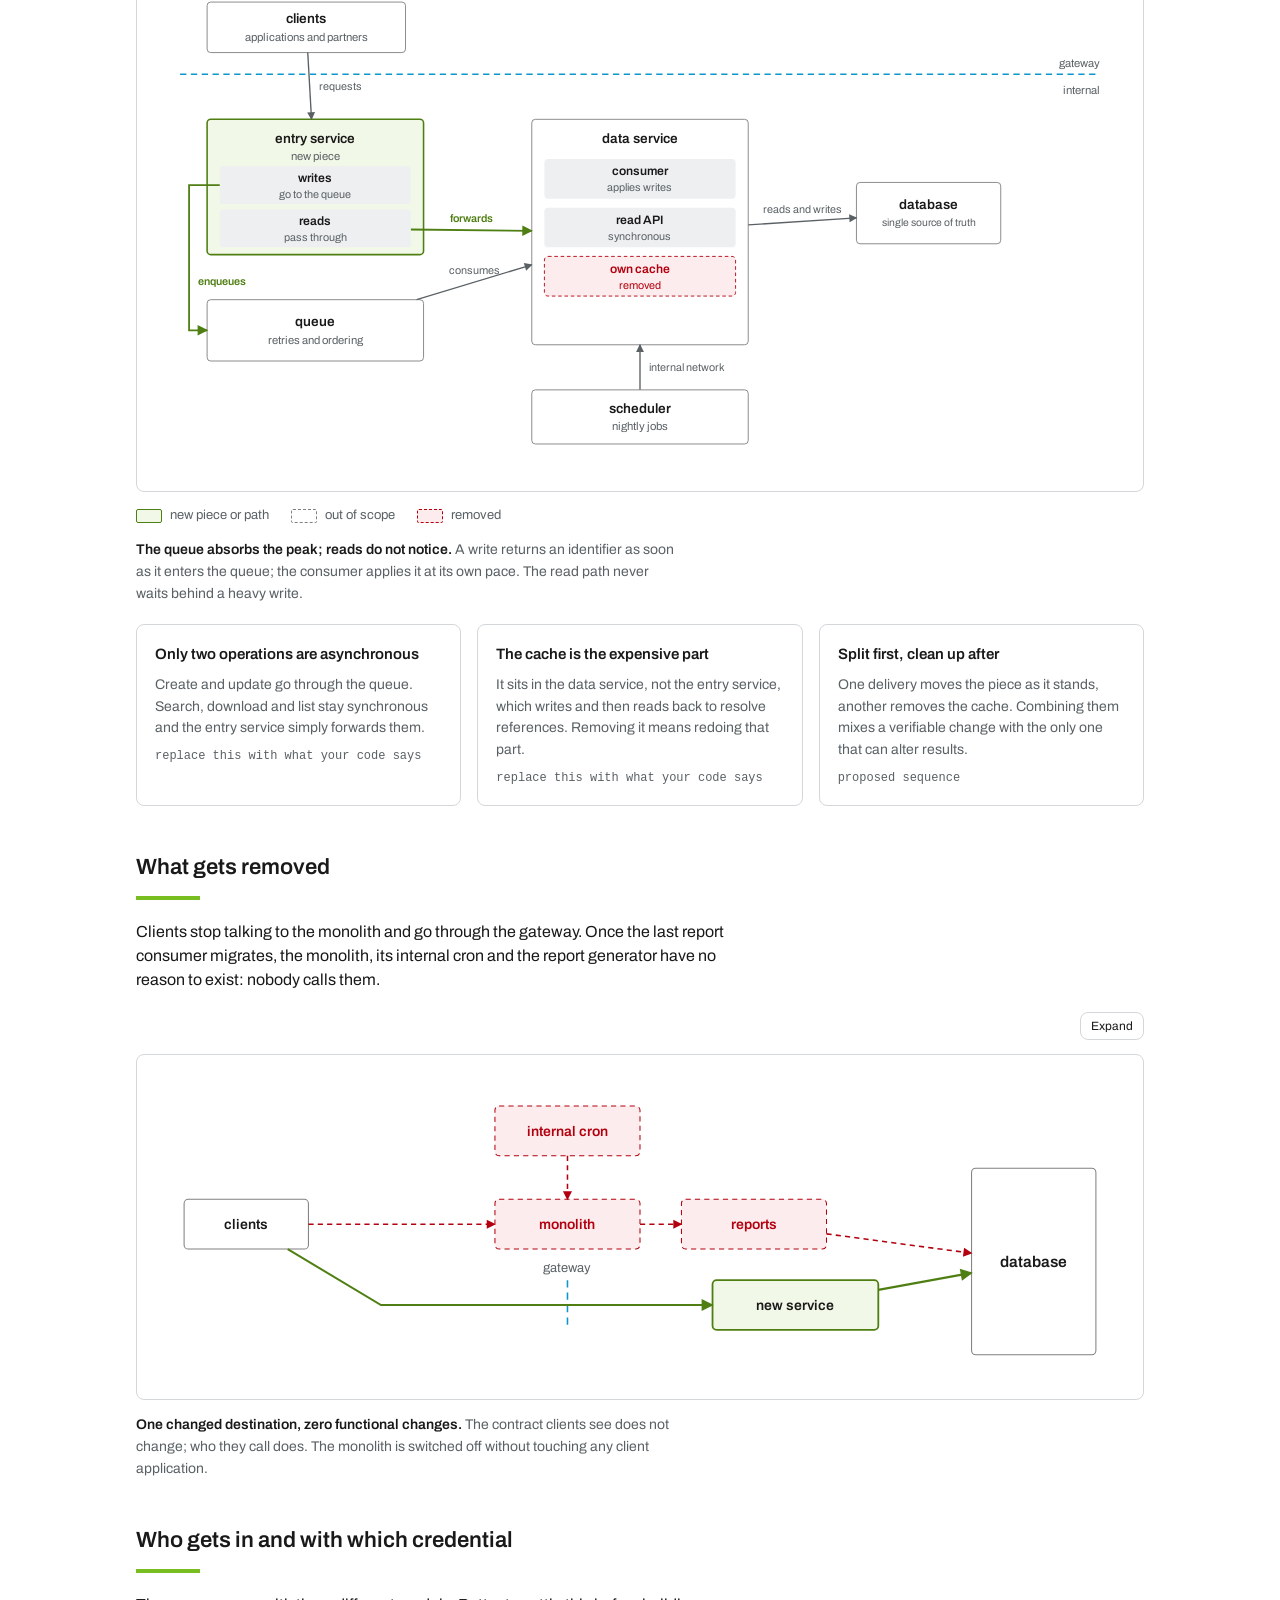
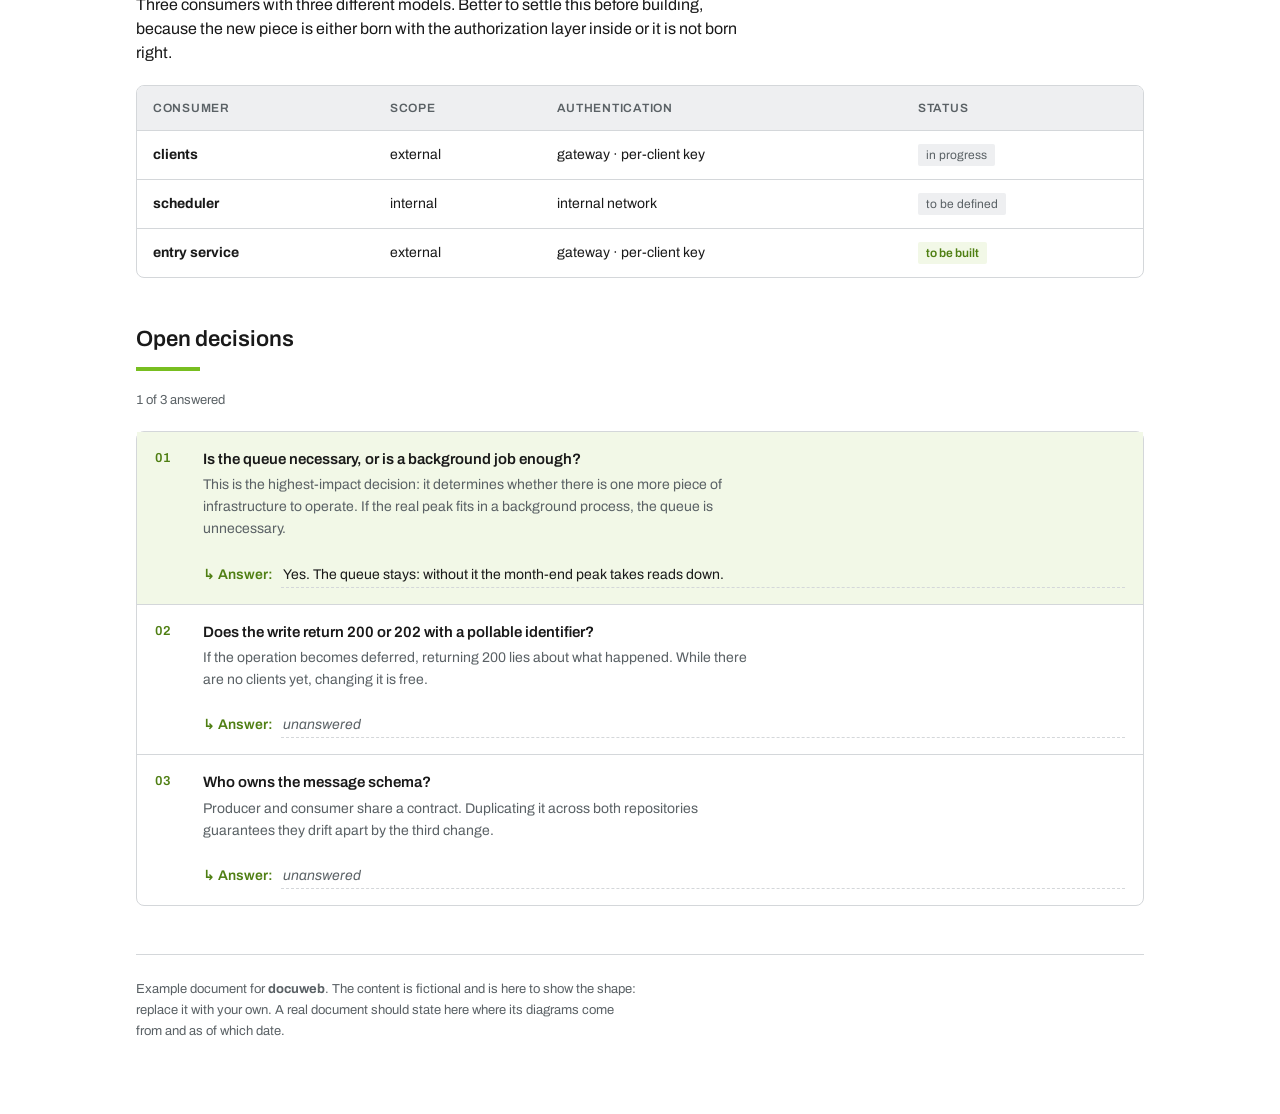
==== commit 3e1cafc6: "fix: el botón Notas parecía la puerta de las notas y solo era el interruptor Una nota es un comentar" ====
--- a/index.html
+++ b/index.html
@@ -330,7 +330,7 @@
 </script>
 
 <script id="template-data" type="application/json">[{"id":"propuesta-tecnica","title":"Propuesta técnica","description":"Del problema a una recomendación con alternativas y decisiones.","design":"technical","html":"<header><p class=\"kicker\">Documento de trabajo<\/p><h1>Título de la propuesta<\/h1><p class=\"lede\">Resume el cambio propuesto, a quién beneficia y por qué merece la pena.<\/p><div class=\"meta\"><span class=\"pill is-draft\">Borrador<\/span><span class=\"pill\">Fecha por completar<\/span><\/div><\/header><section><h2>Problema y alcance<\/h2><p>Describe el problema con evidencia. Delimita qué se incluye y qué queda fuera.<\/p><\/section><section><h2>Alternativas<\/h2><div class=\"tablewrap\"><table><thead><tr><th>Opción<\/th><th>Beneficio<\/th><th>Coste o limitación<\/th><\/tr><\/thead><tbody><tr><td>Situación actual<\/td><td>Por documentar<\/td><td>Por documentar<\/td><\/tr><tr><td>Propuesta<\/td><td>Por documentar<\/td><td>Por documentar<\/td><\/tr><\/tbody><\/table><\/div><\/section><section><h2>Arquitectura propuesta<\/h2><figure data-fig=\"f1\"><div class=\"figtools\" data-tools=\"f1\"><\/div><div class=\"canvas canvas--mid\"><svg data-svg=\"f1\" role=\"img\" aria-label=\"Entrada, proceso y resultado\"><\/svg><\/div><figcaption>Explica qué cambia y qué información pasa entre las piezas.<\/figcaption><\/figure><\/section><section><h2>Validación y riesgos<\/h2><p>Define cómo comprobar el resultado, qué podría fallar y cómo revertir el cambio.<\/p><\/section><section><h2>Decisión pendiente<\/h2><p class=\"deccount\" id=\"dec-count\"><\/p><ol class=\"decisions\"><li data-decision=\"1\"><span class=\"num\">01<\/span><div><p class=\"decision-q\">¿Se aprueba la propuesta?<\/p><p class=\"decision-w\">Indica responsable, condiciones y fecha de revisión.<\/p><\/div><div class=\"answer\"><span class=\"lbl\">Respuesta:<\/span><textarea data-answer=\"1\" rows=\"1\" placeholder=\"sin responder\"><\/textarea><\/div><\/li><\/ol><\/section><footer><p>Fuentes, responsable y fecha de actualización: por completar.<\/p><\/footer>","figures":{"f1":{"w":704,"h":224,"nodes":[{"id":"n0","x":32,"y":64,"w":176,"h":64,"kind":"box","title":"Entrada"},{"id":"n1","x":256,"y":64,"w":176,"h":64,"kind":"new","title":"Proceso"},{"id":"n2","x":480,"y":64,"w":176,"h":64,"kind":"box","title":"Resultado"}],"edges":[{"id":"e0","from":"n0","to":"n1","label":"envía"},{"id":"e1","from":"n1","to":"n2","label":"envía"}]}},"i18n":{"en":{"title":"Technical proposal","description":"From the problem to a recommendation, with alternatives and decisions.","html":"<header><p class=\"kicker\">Working document<\/p><h1>Proposal title<\/h1><p class=\"lede\">Summarise the proposed change, who benefits and why it is worth it.<\/p><div class=\"meta\"><span class=\"pill is-draft\">Draft<\/span><span class=\"pill\">Date to be filled in<\/span><\/div><\/header><section><h2>Problem and scope<\/h2><p>Describe the problem with evidence. Delimit what is included and what is left out.<\/p><\/section><section><h2>Alternatives<\/h2><div class=\"tablewrap\"><table><thead><tr><th>Option<\/th><th>Benefit<\/th><th>Cost or limitation<\/th><\/tr><\/thead><tbody><tr><td>Current situation<\/td><td>To be documented<\/td><td>To be documented<\/td><\/tr><tr><td>Proposal<\/td><td>To be documented<\/td><td>To be documented<\/td><\/tr><\/tbody><\/table><\/div><\/section><section><h2>Proposed architecture<\/h2><figure data-fig=\"f1\"><div class=\"figtools\" data-tools=\"f1\"><\/div><div class=\"canvas canvas--mid\"><svg data-svg=\"f1\" role=\"img\" aria-label=\"Input, process and output\"><\/svg><\/div><figcaption>Explain what changes and what information moves between the pieces.<\/figcaption><\/figure><\/section><section><h2>Validation and risks<\/h2><p>Define how to check the result, what could fail and how to revert the change.<\/p><\/section><section><h2>Pending decision<\/h2><p class=\"deccount\" id=\"dec-count\"><\/p><ol class=\"decisions\"><li data-decision=\"1\"><span class=\"num\">01<\/span><div><p class=\"decision-q\">Is the proposal approved?<\/p><p class=\"decision-w\">State the owner, the conditions and the review date.<\/p><\/div><div class=\"answer\"><span class=\"lbl\">Answer:<\/span><textarea data-answer=\"1\" rows=\"1\" placeholder=\"unanswered\"><\/textarea><\/div><\/li><\/ol><\/section><footer><p>Sources, owner and date of last update: to be completed.<\/p><\/footer>","figures":{"f1":{"w":704,"h":224,"nodes":[{"id":"n0","x":32,"y":64,"w":176,"h":64,"kind":"box","title":"Input"},{"id":"n1","x":256,"y":64,"w":176,"h":64,"kind":"new","title":"Process"},{"id":"n2","x":480,"y":64,"w":176,"h":64,"kind":"box","title":"Output"}],"edges":[{"id":"e0","from":"n0","to":"n1","label":"sends"},{"id":"e1","from":"n1","to":"n2","label":"sends"}]}}}}},{"id":"informe-ejecutivo","title":"Informe ejecutivo","description":"Hallazgos, indicadores y próximos pasos para decidir.","design":"executive","html":"<header><p class=\"kicker\">Documento de trabajo<\/p><h1>Título del informe<\/h1><p class=\"lede\">Escribe la conclusión principal y la decisión que necesita el lector.<\/p><div class=\"meta\"><span class=\"pill is-draft\">Borrador<\/span><span class=\"pill\">Fecha por completar<\/span><\/div><\/header><section><h2>Indicadores<\/h2><div class=\"metric-grid\"><div class=\"metric\"><h3>Resultado<\/h3><p>Por medir<\/p><\/div><div class=\"metric\"><h3>Plazo<\/h3><p>Por medir<\/p><\/div><div class=\"metric\"><h3>Recursos<\/h3><p>Por medir<\/p><\/div><\/div><\/section><section><h2>Hallazgos<\/h2><p>Resume los hallazgos y explica la evidencia que los sostiene.<\/p><\/section><section><div class=\"callout\"><h3>Recomendación<\/h3><p>Describe la acción recomendada y su efecto esperado.<\/p><\/div><\/section><section><h2>Próximos pasos<\/h2><div class=\"tablewrap\"><table><thead><tr><th>Acción<\/th><th>Responsable<\/th><th>Fecha<\/th><\/tr><\/thead><tbody><tr><td>Por definir<\/td><td>Por asignar<\/td><td>Por acordar<\/td><\/tr><tr><td>Por definir<\/td><td>Por asignar<\/td><td>Por acordar<\/td><\/tr><\/tbody><\/table><\/div><\/section><section><h2>Decisión pendiente<\/h2><p class=\"deccount\" id=\"dec-count\"><\/p><ol class=\"decisions\"><li data-decision=\"1\"><span class=\"num\">01<\/span><div><p class=\"decision-q\">¿Qué acción se autoriza?<\/p><p class=\"decision-w\">Indica alcance, responsable y recursos acordados.<\/p><\/div><div class=\"answer\"><span class=\"lbl\">Respuesta:<\/span><textarea data-answer=\"1\" rows=\"1\" placeholder=\"sin responder\"><\/textarea><\/div><\/li><\/ol><\/section><footer><p>Fuentes, responsable y fecha de actualización: por completar.<\/p><\/footer>","figures":{},"i18n":{"en":{"title":"Executive report","description":"Findings, indicators and next steps to decide on.","html":"<header><p class=\"kicker\">Working document<\/p><h1>Report title<\/h1><p class=\"lede\">Write the main conclusion and the decision the reader needs.<\/p><div class=\"meta\"><span class=\"pill is-draft\">Draft<\/span><span class=\"pill\">Date to be filled in<\/span><\/div><\/header><section><h2>Indicators<\/h2><div class=\"metric-grid\"><div class=\"metric\"><h3>Result<\/h3><p>To be measured<\/p><\/div><div class=\"metric\"><h3>Deadline<\/h3><p>To be measured<\/p><\/div><div class=\"metric\"><h3>Resources<\/h3><p>To be measured<\/p><\/div><\/div><\/section><section><h2>Findings<\/h2><p>Summarise the findings and explain the evidence behind them.<\/p><\/section><section><div class=\"callout\"><h3>Recommendation<\/h3><p>Describe the recommended action and its expected effect.<\/p><\/div><\/section><section><h2>Next steps<\/h2><div class=\"tablewrap\"><table><thead><tr><th>Action<\/th><th>Owner<\/th><th>Date<\/th><\/tr><\/thead><tbody><tr><td>To be defined<\/td><td>To be assigned<\/td><td>To be agreed<\/td><\/tr><tr><td>To be defined<\/td><td>To be assigned<\/td><td>To be agreed<\/td><\/tr><\/tbody><\/table><\/div><\/section><section><h2>Pending decision<\/h2><p class=\"deccount\" id=\"dec-count\"><\/p><ol class=\"decisions\"><li data-decision=\"1\"><span class=\"num\">01<\/span><div><p class=\"decision-q\">Which action is authorised?<\/p><p class=\"decision-w\">State the scope, the owner and the resources agreed.<\/p><\/div><div class=\"answer\"><span class=\"lbl\">Answer:<\/span><textarea data-answer=\"1\" rows=\"1\" placeholder=\"unanswered\"><\/textarea><\/div><\/li><\/ol><\/section><footer><p>Sources, owner and date of last update: to be completed.<\/p><\/footer>"}}},{"id":"plan-proyecto","title":"Plan de proyecto","description":"Objetivos, fases, responsables y riesgos en un mismo documento.","design":"executive","html":"<header><p class=\"kicker\">Documento de trabajo<\/p><h1>Nombre del proyecto<\/h1><p class=\"lede\">Describe el resultado que se busca y cómo se medirá su éxito.<\/p><div class=\"meta\"><span class=\"pill is-draft\">Borrador<\/span><span class=\"pill\">Fecha por completar<\/span><\/div><\/header><section><h2>Objetivo y alcance<\/h2><p>Define entregables, criterios de aceptación y exclusiones.<\/p><\/section><section><h2>Fases e hitos<\/h2><div class=\"tablewrap\"><table><thead><tr><th>Fase<\/th><th>Entregable<\/th><th>Responsable<\/th><th>Fecha<\/th><\/tr><\/thead><tbody><tr><td>Preparación<\/td><td>Por definir<\/td><td>Por asignar<\/td><td>Por acordar<\/td><\/tr><tr><td>Ejecución<\/td><td>Por definir<\/td><td>Por asignar<\/td><td>Por acordar<\/td><\/tr><tr><td>Validación<\/td><td>Por definir<\/td><td>Por asignar<\/td><td>Por acordar<\/td><\/tr><\/tbody><\/table><\/div><\/section><section><h2>Riesgos y dependencias<\/h2><div class=\"tablewrap\"><table><thead><tr><th>Riesgo<\/th><th>Impacto<\/th><th>Mitigación<\/th><\/tr><\/thead><tbody><tr><td>Por identificar<\/td><td>Por evaluar<\/td><td>Por definir<\/td><\/tr><\/tbody><\/table><\/div><\/section><section><h2>Decisión pendiente<\/h2><p class=\"deccount\" id=\"dec-count\"><\/p><ol class=\"decisions\"><li data-decision=\"1\"><span class=\"num\">01<\/span><div><p class=\"decision-q\">¿Se confirma el alcance y el calendario?<\/p><p class=\"decision-w\">Recoge las condiciones necesarias para iniciar el proyecto.<\/p><\/div><div class=\"answer\"><span class=\"lbl\">Respuesta:<\/span><textarea data-answer=\"1\" rows=\"1\" placeholder=\"sin responder\"><\/textarea><\/div><\/li><\/ol><\/section><footer><p>Fuentes, responsable y fecha de actualización: por completar.<\/p><\/footer>","figures":{},"i18n":{"en":{"title":"Project plan","description":"Goals, phases, owners and risks in a single document.","html":"<header><p class=\"kicker\">Working document<\/p><h1>Project name<\/h1><p class=\"lede\">Describe the result you are after and how its success will be measured.<\/p><div class=\"meta\"><span class=\"pill is-draft\">Draft<\/span><span class=\"pill\">Date to be filled in<\/span><\/div><\/header><section><h2>Goal and scope<\/h2><p>Define deliverables, acceptance criteria and exclusions.<\/p><\/section><section><h2>Phases and milestones<\/h2><div class=\"tablewrap\"><table><thead><tr><th>Phase<\/th><th>Deliverable<\/th><th>Owner<\/th><th>Date<\/th><\/tr><\/thead><tbody><tr><td>Preparation<\/td><td>To be defined<\/td><td>To be assigned<\/td><td>To be agreed<\/td><\/tr><tr><td>Execution<\/td><td>To be defined<\/td><td>To be assigned<\/td><td>To be agreed<\/td><\/tr><tr><td>Validation<\/td><td>To be defined<\/td><td>To be assigned<\/td><td>To be agreed<\/td><\/tr><\/tbody><\/table><\/div><\/section><section><h2>Risks and dependencies<\/h2><div class=\"tablewrap\"><table><thead><tr><th>Risk<\/th><th>Impact<\/th><th>Mitigation<\/th><\/tr><\/thead><tbody><tr><td>To be identified<\/td><td>To be assessed<\/td><td>To be defined<\/td><\/tr><\/tbody><\/table><\/div><\/section><section><h2>Pending decision<\/h2><p class=\"deccount\" id=\"dec-count\"><\/p><ol class=\"decisions\"><li data-decision=\"1\"><span class=\"num\">01<\/span><div><p class=\"decision-q\">Are the scope and the schedule confirmed?<\/p><p class=\"decision-w\">Collect the conditions needed to start the project.<\/p><\/div><div class=\"answer\"><span class=\"lbl\">Answer:<\/span><textarea data-answer=\"1\" rows=\"1\" placeholder=\"unanswered\"><\/textarea><\/div><\/li><\/ol><\/section><footer><p>Sources, owner and date of last update: to be completed.<\/p><\/footer>"}}},{"id":"comparacion-alternativas","title":"Comparación de alternativas","description":"Criterios, evidencias y compromisos para justificar una elección.","design":"editorial","html":"<header><p class=\"kicker\">Documento de trabajo<\/p><h1>Comparación de alternativas<\/h1><p class=\"lede\">Explica la necesidad y cuáles son las opciones que se están evaluando.<\/p><div class=\"meta\"><span class=\"pill is-draft\">Borrador<\/span><span class=\"pill\">Fecha por completar<\/span><\/div><\/header><section><h2>Criterios de evaluación<\/h2><p>Define qué importa y cómo se evaluará cada criterio antes de puntuar las opciones.<\/p><\/section><section><h2>Comparación<\/h2><div class=\"tablewrap\"><table><thead><tr><th>Criterio<\/th><th>Alternativa A<\/th><th>Alternativa B<\/th><\/tr><\/thead><tbody><tr><td>Adecuación<\/td><td>Por evaluar<\/td><td>Por evaluar<\/td><\/tr><tr><td>Coste total<\/td><td>Por estimar<\/td><td>Por estimar<\/td><\/tr><tr><td>Riesgo<\/td><td>Por evaluar<\/td><td>Por evaluar<\/td><\/tr><tr><td>Plazo<\/td><td>Por estimar<\/td><td>Por estimar<\/td><\/tr><\/tbody><\/table><\/div><\/section><section><h2>Recomendación y compromisos<\/h2><p>Justifica la elección con evidencia y explicita qué se acepta perder.<\/p><\/section><section><h2>Decisión pendiente<\/h2><p class=\"deccount\" id=\"dec-count\"><\/p><ol class=\"decisions\"><li data-decision=\"1\"><span class=\"num\">01<\/span><div><p class=\"decision-q\">¿Qué alternativa se elige?<\/p><p class=\"decision-w\">Anota las condiciones de la elección y cuándo revisarla.<\/p><\/div><div class=\"answer\"><span class=\"lbl\">Respuesta:<\/span><textarea data-answer=\"1\" rows=\"1\" placeholder=\"sin responder\"><\/textarea><\/div><\/li><\/ol><\/section><footer><p>Fuentes, responsable y fecha de actualización: por completar.<\/p><\/footer>","figures":{},"i18n":{"en":{"title":"Comparison of alternatives","description":"Criteria, evidence and trade-offs to justify a choice.","html":"<header><p class=\"kicker\">Working document<\/p><h1>Comparison of alternatives<\/h1><p class=\"lede\">Explain the need and which options are being evaluated.<\/p><div class=\"meta\"><span class=\"pill is-draft\">Draft<\/span><span class=\"pill\">Date to be filled in<\/span><\/div><\/header><section><h2>Evaluation criteria<\/h2><p>Define what matters and how each criterion will be evaluated before scoring the options.<\/p><\/section><section><h2>Comparison<\/h2><div class=\"tablewrap\"><table><thead><tr><th>Criterion<\/th><th>Option A<\/th><th>Option B<\/th><\/tr><\/thead><tbody><tr><td>Fit<\/td><td>To be assessed<\/td><td>To be assessed<\/td><\/tr><tr><td>Total cost<\/td><td>To be estimated<\/td><td>To be estimated<\/td><\/tr><tr><td>Risk<\/td><td>To be assessed<\/td><td>To be assessed<\/td><\/tr><tr><td>Timeline<\/td><td>To be estimated<\/td><td>To be estimated<\/td><\/tr><\/tbody><\/table><\/div><\/section><section><h2>Recommendation and trade-offs<\/h2><p>Justify the choice with evidence and state what you accept losing.<\/p><\/section><section><h2>Pending decision<\/h2><p class=\"deccount\" id=\"dec-count\"><\/p><ol class=\"decisions\"><li data-decision=\"1\"><span class=\"num\">01<\/span><div><p class=\"decision-q\">Which alternative is chosen?<\/p><p class=\"decision-w\">Note the conditions of the choice and when to review it.<\/p><\/div><div class=\"answer\"><span class=\"lbl\">Answer:<\/span><textarea data-answer=\"1\" rows=\"1\" placeholder=\"unanswered\"><\/textarea><\/div><\/li><\/ol><\/section><footer><p>Sources, owner and date of last update: to be completed.<\/p><\/footer>"}}},{"id":"registro-decision","title":"Registro de decisión","description":"Contexto, decisión, consecuencias y condiciones de revisión.","design":"editorial","html":"<header><p class=\"kicker\">Documento de trabajo<\/p><h1>Título de la decisión<\/h1><p class=\"lede\">Resume el asunto que requiere una decisión y su ámbito.<\/p><div class=\"meta\"><span class=\"pill is-draft\">Borrador<\/span><span class=\"pill\">Fecha por completar<\/span><\/div><\/header><section><h2>Contexto<\/h2><p>Describe las restricciones, antecedentes y hechos que motivan la decisión.<\/p><\/section><section><h2>Alternativas consideradas<\/h2><p>Explica las opciones evaluadas y por qué se descartan o se mantienen.<\/p><\/section><section><h2>Decisión pendiente<\/h2><p class=\"deccount\" id=\"dec-count\"><\/p><ol class=\"decisions\"><li data-decision=\"1\"><span class=\"num\">01<\/span><div><p class=\"decision-q\">¿Cuál es la decisión acordada?<\/p><p class=\"decision-w\">Registra la resolución, quién la toma y en qué fecha.<\/p><\/div><div class=\"answer\"><span class=\"lbl\">Respuesta:<\/span><textarea data-answer=\"1\" rows=\"1\" placeholder=\"sin responder\"><\/textarea><\/div><\/li><\/ol><\/section><section><h2>Consecuencias<\/h2><p>Describe beneficios, costes, riesgos y obligaciones que se aceptan.<\/p><\/section><section><h2>Cuándo revisar<\/h2><p>Define señales o cambios de contexto que justificarían revisar la decisión.<\/p><\/section><footer><p>Fuentes, responsable y fecha de actualización: por completar.<\/p><\/footer>","figures":{},"i18n":{"en":{"title":"Decision record","description":"Context, decision, consequences and review conditions.","html":"<header><p class=\"kicker\">Working document<\/p><h1>Decision title<\/h1><p class=\"lede\">Summarise the matter that needs a decision and its scope.<\/p><div class=\"meta\"><span class=\"pill is-draft\">Draft<\/span><span class=\"pill\">Date to be filled in<\/span><\/div><\/header><section><h2>Context<\/h2><p>Describe the constraints, background and facts that motivate the decision.<\/p><\/section><section><h2>Alternatives considered<\/h2><p>Explain the options evaluated and why they are discarded or kept.<\/p><\/section><section><h2>Pending decision<\/h2><p class=\"deccount\" id=\"dec-count\"><\/p><ol class=\"decisions\"><li data-decision=\"1\"><span class=\"num\">01<\/span><div><p class=\"decision-q\">What is the agreed decision?<\/p><p class=\"decision-w\">Record the resolution, who takes it and on what date.<\/p><\/div><div class=\"answer\"><span class=\"lbl\">Answer:<\/span><textarea data-answer=\"1\" rows=\"1\" placeholder=\"unanswered\"><\/textarea><\/div><\/li><\/ol><\/section><section><h2>Consequences<\/h2><p>Describe the benefits, costs, risks and obligations that are accepted.<\/p><\/section><section><h2>When to review<\/h2><p>Define the signals or context changes that would justify revisiting the decision.<\/p><\/section><footer><p>Sources, owner and date of last update: to be completed.<\/p><\/footer>"}}}]</script>
-<script id="i18n-data" type="application/json">{"keys":["add.callout","add.decision","add.diagram","add.header","add.link","add.link.title","add.redo","add.section","add.table","add.undo","anchor.auto","anchor.e","anchor.n","anchor.ne","anchor.nw","anchor.s","anchor.se","anchor.sw","anchor.w","answers.aria","answers.count.all.many","answers.count.all.one","answers.count.none.many","answers.count.none.one","answers.count.some","answers.label","answers.placeholder","answers.printEmpty","appbar.addContent","appbar.chrome.hide","appbar.chrome.short","appbar.chrome.show","appbar.edit","appbar.edit.title","appbar.finishEdit","appbar.help","appbar.help.title","appbar.history.title","appbar.lang","appbar.more","appbar.notes","appbar.notes.count","appbar.notes.hidden","appbar.notes.title","appbar.preferences","appbar.print","appbar.reset","appbar.reset.title","appbar.save","appbar.saveShort","appbar.style","appbar.templates","appbar.theme","appear.align","appear.align.end","appear.align.middle","appear.align.start","appear.auto","appear.auto.title","appear.bold","appear.bold.bold","appear.bold.normal","appear.cap.butt","appear.cap.round","appear.cap.square","appear.copy","appear.dash","appear.dash.dashdot","appear.dash.dashed","appear.dash.dotted","appear.dash.longdash","appear.dash.solid","appear.endHead","appear.fill","appear.fillOpacity","appear.fontSize","appear.fromKind","appear.group.ends","appear.group.plain","appear.group.stroke","appear.group.text","appear.head.arrow","appear.head.circle","appear.head.diamond","appear.head.none","appear.head.open","appear.italic","appear.italic.italic","appear.italic.normal","appear.linecap","appear.mixedShort","appear.mixedValues","appear.noFill","appear.none","appear.opacity","appear.paste","appear.preset","appear.preset.card","appear.preset.choose","appear.preset.heading","appear.preset.panel","appear.preset.placeholder","appear.radius","appear.reset","appear.route","appear.route.curve","appear.route.rounded","appear.route.straight","appear.shadow","appear.shadow.soft","appear.startHead","appear.stroke","appear.strokeWidth","appear.textColor","block.deleteFooter","block.deleteHeader","block.deleteSection","block.down","block.footer","block.header","block.section","block.up","confirm.reset","date.months","doc.untitled","help.b1.h","help.b1.p","help.b10.h","help.b10.p","help.b11.h","help.b11.p","help.b12.h","help.b12.p","help.b2.h","help.b2.p","help.b3.h","help.b3.p","help.b4.h","help.b4.p","help.b5.h","help.b5.p","help.b6.h","help.b6.p","help.b7.h","help.b7.p","help.b8.h","help.b8.p","help.b9.h","help.b9.p","help.title","history.empty","history.intro","history.nonote","history.title","kind.box","kind.chip","kind.chipdead","kind.dead","kind.divider","kind.edge.dead","kind.edge.line","kind.edge.new","kind.label","kind.new","kind.out","link.address","link.help","link.rejected","link.selectFirst","modal.cancel","modal.close","modal.linkApply","modal.linkRemove","modal.linkTitle","modal.pickFolder","modal.reset","modal.resetTitle","modal.save","modal.saveTitle","new.callout.body","new.callout.title","new.decision.q","new.decision.title","new.decision.w","new.diagram.aria","new.diagram.caption","new.diagram.title","new.header.kicker","new.header.lede","new.header.pill1","new.header.pill2","new.header.title","new.section.body","new.section.title","new.table.h1","new.table.h2","new.table.h3","new.table.r1","new.table.r2","new.table.title","new.table.todo","notice.dismiss","preset.after.sub","preset.after.title","preset.before.edge","preset.before.sub","preset.before.title","preset.beforeafter","preset.cards","preset.edge.continues","preset.edge.sends","preset.flow","preset.labels.application","preset.labels.data","preset.labels.input","preset.labels.output","preset.labels.prepare","preset.labels.presentation","preset.labels.process","preset.labels.run","preset.labels.validate","preset.layers","preset.sequence","preset.title","props.aria","props.box","props.box.center","props.box.delete","props.box.link","props.box.style","props.box.sub","props.box.sub2","props.box.title","props.box.top","props.edge","props.edge.addElbow","props.edge.delElbow","props.edge.delElbows","props.edge.delete","props.edge.from","props.edge.fromAnchor","props.edge.label","props.edge.recenter","props.edge.release","props.edge.style","props.edge.to","props.edge.toAnchor","props.multi.boxStyle","props.multi.boxes.many","props.multi.boxes.one","props.multi.clear","props.multi.delete","props.multi.edgeStyle","props.multi.edges.many","props.multi.edges.one","props.multi.summary","props.multi.title","props.multi.unchanged","props.note","props.note.by","props.note.delete","props.note.none","props.note.target","props.note.text","props.title","restored.notice","save.dest.dialog","save.dest.download","save.dest.folder","save.done.disk","save.done.diskplain","save.done.download","save.field.note","save.field.who","save.fileType","save.folder.pinned","save.inFolder","save.originalFolder","save.where","status.clean","status.dirty","status.restored","status.saved","style.editorial","style.executive","style.technical","template.brand","templates.done","templates.intro","templates.title","theme.auto","theme.dark","theme.light","tools.arrange","tools.arrange.aria","tools.arrange.distributeX","tools.arrange.distributeY","tools.arrange.fit","tools.arrange.left","tools.arrange.top","tools.arrow","tools.arrow.title","tools.arrowTarget","tools.box","tools.collapse","tools.collapse.title","tools.diagrams","tools.duplicate","tools.expand","tools.expand.title","tools.exportSvg","tools.hint.connect","tools.hint.connectTo","tools.hint.idle","tools.hint.picked","tools.newBox","tools.newNote","tools.note","tools.note.title","tools.redo","tools.resetFigure","tools.selectAll","tools.selectAll.title","tools.undo"],"es":["+ Aviso","+ Decisión","+ Diagrama","+ Título","Enlace","Convierte el texto seleccionado en un enlace","Rehacer","+ Sección","+ Tabla","Deshacer","automático","derecha","arriba","arriba derecha","arriba izquierda","abajo","abajo derecha","abajo izquierda","izquierda","Respuesta a la decisión","Las {n} respondidas","La única respondida","Ninguna respondida todavía · {n} abiertas","Ninguna respondida todavía · {n} abierta","{done} de {total} respondidas","↳ Respuesta:","sin responder","Sin responder","Añadir contenido","Ocultar la barra","Barra","Mostrar la barra","Editar","Edita el texto y los diagramas del documento","Terminar","Ayuda","Cómo se edita este documento","Ver el historial de versiones de este fichero","Idioma","Más","Notas","Notas · {n}","Notas ocultas","Muestra u oculta las notas de revisión","Preferencias","Vista previa / PDF","Restablecer documento","Vuelve al contenido y los ajustes guardados en este fichero","Guardar versión","Guardar","Estilo","Plantillas","Tema","Alineación del texto","Derecha","Centro","Izquierda","Automático","Usar el color del tipo de elemento","Peso","Negrita","Normal","Recta","Redonda","Cuadrada","Copiar apariencia","Patrón de línea","Guion-punto ━ · ━ ·","Segmentos ━ ━ ━","Puntos · · · ·","Segmentos largos ━━ ━━","Continua ━━━━━","Final","Relleno","Opacidad del relleno (%)","Tamaño del texto (px)","Del tipo de elemento","Extremos de línea","Apariencia","Borde y relleno","Texto","Flecha","Círculo","Rombo","Sin punta","Flecha abierta","Inclinación","Cursiva","Normal","Terminación del trazo","Varios","Varios valores","Sin relleno","Sin relleno","Opacidad (%)","Pegar apariencia","Estilo visual","Tarjeta blanca","Aplicar un estilo…","Cabecera violeta","Panel lavanda","Área de entrada","Esquinas (px)","Restablecer apariencia","Recorrido","Curva suave","Codos redondeados","Segmentos rectos","Sombra","Suave","Inicio","Color de línea","Grosor (px)","Color del texto","Eliminar pie","Eliminar cabecera","Eliminar sección","Bajar","pie","cabecera","sección","Subir","Se descartan los cambios sin grabar y vuelven los diagramas de la última versión grabada. ¿Continuar?",["ene","feb","mar","abr","may","jun","jul","ago","sep","oct","nov","dic"],"Documento","Texto y bloques","Editar permite escribir en títulos, párrafos, tablas y pies de figura. Cada bloque de texto trae una medida de lectura; arrastra su borde derecho para darle el ancho que quieras, y haz doble clic en ese borde para volver a la de partida. Al final del documento puedes añadir títulos, secciones, tablas, avisos, diagramas y decisiones. Deshacer y Rehacer también recuperan el contenido.","Notas","+ Nota deja un comentario azul sobre el dibujo, que puede apuntar a una caja. El botón Notas las oculta todas, y entonces tampoco salen en el SVG exportado.","Respuestas","Cada decisión abierta tiene su línea de respuesta: se escribe sin entrar en modo edición, basta pulsar sobre ella.","Grabar","Grabar versión crea el fichero siguiente con el número subido. En Chrome y Edge puedes fijar la carpeta una vez y a partir de ahí graba ahí mismo, sin diálogo.","Plantillas y estilo","Plantillas descarga un documento nuevo. Estilo cambia la apariencia del documento actual; Tema permite elegir claro, oscuro o seguir el sistema. Todo se conserva al grabar una versión.","Apariencia","Selecciona una caja o línea para cambiar colores, relleno, patrón, grosor, esquinas y texto. Las flechas admiten puntas en ambos extremos. Puedes aplicar cambios a una selección múltiple, copiar y pegar apariencia o volver a los valores del tipo.","Diagramas","Selecciona cajas para duplicarlas, alinearlas, distribuirlas o ajustarlas al texto. Diagramas añade un flujo, capas, un antes y después o una secuencia.","Imprimir / PDF","Abre la impresión del navegador y elige Guardar como PDF. Se ocultan los controles y se incluyen las respuestas completas.","Editar","El botón Editar abre a la vez la escritura del texto y las barras de herramientas de las figuras. Fuera de ese modo el documento solo se lee.","Mover y cambiar","Arrastra cajas, codos de flecha y etiquetas. Tira de la esquina para redimensionar. Doble clic sobre una caja abre su panel. Supr borra lo elegido.","Varios a la vez","Abre un marco arrastrando sobre el fondo, o suma y resta con {add}+clic. Seleccionar todo coge la figura entera. Arrastrando cualquiera de los elegidos se mueve el grupo.","Flechas","Arrastra la línea de una flecha para doblarla: el codo nace donde la agarras, y cada tramo admite el suyo. Doble clic en un codo lo quita. Las etiquetas se arrastran solas y Recentrar etiqueta las devuelve a su sitio.","Cómo se edita","Todavía no se ha grabado ninguna versión.","Cada línea es una versión grabada de este fichero. El historial viaja dentro del documento, así que cualquiera que lo reciba ve por dónde ha pasado.","sin nota","Historial de versiones","caja normal","bloque interior","bloque interior · se elimina","se elimina (roja)","línea de frontera","se elimina (roja)","normal","camino nuevo (verde)","solo texto","pieza nueva (verde)","fuera del ámbito (discontinua)","Dirección","Sin «https://» delante también vale: se añade solo. Un correo se enlaza como correo.","Esa dirección no se puede enlazar. Valen páginas web, correos y teléfonos.","Selecciona antes el texto que quieres enlazar.","Cancelar","Cerrar","Enlazar","Quitar enlace","Enlace","Fijar carpeta…","Restablecer","Restablecer el documento","Grabar","Grabar versión","Explica el hallazgo o la recomendación.","Idea destacada","¿Qué hay que decidir?","Decisión pendiente","Explica las consecuencias y quién debe responder.","Diagrama del documento","Describe lo que muestra el diagrama.","Diagrama","Ámbito o proyecto","Una o dos frases que digan qué defiende este documento.","Borrador","Fecha","Título del documento","Escribe aquí el contenido.","Nueva sección","Criterio","Alternativa A","Alternativa B","Beneficio","Limitación","Comparación","Por completar","Entendido","mejora esperada","Situación propuesta","transformación","limitación por resolver","Situación actual","Antes y después","Panel de tarjetas","continúa","envía","Flujo","Aplicación","Datos","Entrada","Resultado","Preparar","Presentación","Proceso","Ejecutar","Validar","Arquitectura por capas","Secuencia de etapas","Añadir diagrama","Propiedades del elemento seleccionado","Caja","Centrar texto","Eliminar caja","Enlace","Estilo","Subtítulo","Tercera línea","Título","Texto arriba","Flecha","Añadir codo","Quitar codo","Quitar codos","Eliminar flecha","Origen","Sale por","Etiqueta","Recentrar etiqueta","Soltar amarres","Estilo","Destino","Llega por","Estilo de las cajas","{n} cajas","{n} caja","Quitar selección","Eliminar los {n}","Estilo de las flechas","{n} flechas","{n} flecha","{nodes} y {edges}. Arrastra cualquiera de ellas y se mueve el grupo entero.","{n} elementos","sin cambiar","Nota","Firma","Eliminar nota","no apunta a nada","Apunta a","Texto de la nota","Propiedades","Se han recuperado cambios que no llegaste a grabar en el fichero. Pulsa Grabar versión para fijarlos, o Restablecer para volver a los diagramas originales.","Se abrirá el diálogo del sistema para grabar {file}. Llévalo a la carpeta de este documento y las siguientes versiones se ofrecerán ya ahí; o fíjala de una vez con el botón de abajo.","Este navegador no puede escribir en disco desde una página local: {file} irá a Descargas y tendrás que moverlo. Chrome y Edge sí lo permiten.","Se grabará {file} en la carpeta {folder}, sin diálogo y sin pasar por Descargas.","Grabado {file}{folder}. Queda junto al original, con la v{rev} escrita dentro: aunque alguien lo renombre, el documento sigue diciendo qué versión es y quién la grabó.","Grabado {file}.","Descargado {file} a la carpeta de descargas: este navegador no permite escribir en disco desde una página local. Muévelo a {dir}. Lleva la v{rev} escrita dentro.","Qué cambia en esta versión","Quién graba","Página HTML","Carpeta fijada: {folder}. Las próximas versiones se graban ahí directamente, sin diálogo y sin pasar por Descargas.","en {folder}","la carpeta del original","Este documento está en","Sin cambios","Sin guardar","cambios sin grabar","versión grabada","Editorial","Ejecutivo","Técnico","docuweb","Plantilla descargada. Abre {file} para empezar un documento nuevo.","Elige una estructura. Se descargará un documento nuevo, listo para editar y compartir.","Un documento para cada propósito","Sistema","Oscuro","Claro","Organizar…","Organizar cajas","Distribuir horizontal","Distribuir vertical","Ajustar al texto","Alinear izquierda","Alinear arriba","+ Flecha","Pulsa el botón y después la caja de origen y la de destino","Elige destino…","+ Caja","Contraer","Devuelve el diagrama al ancho del documento","Diagramas…","Duplicar","Expandir","Lleva el diagrama a todo el ancho de la ventana","Exportar SVG","pulsa la caja de origen","ahora la caja de destino","arrastra una flecha para doblarla · doble clic en un codo lo quita · marco en el vacío o {add}+clic para varios · Supr borra","{n} elegidos · arrastra cualquiera y se mueven juntos","nueva caja","Escribe aquí la duda o el comentario.","+ Nota","Una nota de revisión: puede quedarse suelta o apuntar a una caja","Rehacer","Restablecer figura","Seleccionar todo","Elige todas las cajas, notas y flechas de esta figura para moverlas juntas","Deshacer"],"en":["+ Callout","+ Decision","+ Diagram","+ Title","Link","Turn the selected text into a link","Redo","+ Section","+ Table","Undo","automatic","right","top","top right","top left","bottom","bottom right","bottom left","left","Answer to the decision","All {n} answered","All {n} answered","None answered yet · {n} open","None answered yet · {n} open","{done} of {total} answered","↳ Answer:","unanswered","Unanswered","Add content","Hide the toolbar","Toolbar","Show the toolbar","Edit","Edit the text and the diagrams of the document","Done","Help","How this document is edited","See the version history of this file","Language","More","Notes","Notes · {n}","Notes hidden","Show or hide review notes","Preferences","Preview / PDF","Reset document","Restore the content and settings saved in this file","Save version","Save","Style","Templates","Theme","Text alignment","Right","Centre","Left","Automatic","Use the colour of the element kind","Weight","Bold","Normal","Flat","Round","Square","Copy appearance","Line pattern","Dash-dot ━ · ━ ·","Dashed ━ ━ ━","Dotted · · · ·","Long dashes ━━ ━━","Solid ━━━━━","End","Fill","Fill opacity (%)","Text size (px)","From the element kind","Line ends","Appearance","Border and fill","Text","Arrow","Circle","Diamond","No head","Open arrow","Slant","Italic","Normal","Stroke cap","Mixed","Mixed values","No fill","No fill","Opacity (%)","Paste appearance","Visual style","White card","Apply a style…","Violet heading","Lavender panel","Input area","Corners (px)","Reset appearance","Route","Smooth curve","Rounded elbows","Straight segments","Shadow","Soft","Start","Line colour","Width (px)","Text colour","Delete footer","Delete header","Delete section","Move down","footer","header","section","Move up","Unsaved changes are discarded and the diagrams from the last saved version come back. Continue?",["Jan","Feb","Mar","Apr","May","Jun","Jul","Aug","Sep","Oct","Nov","Dec"],"Untitled document","Text and blocks","Editar lets you write in headings, paragraphs, tables and captions. Every text block comes with a reading measure; drag its right edge to give it the width you want, and double-click that edge to go back to the original. At the end of the document you can add titles, sections, tables, callouts, diagrams and decisions. Undo and Redo also bring the content back.","Notes","+ Note leaves a blue comment on the drawing, which can point to a box. The Notes button hides them all, and then they are left out of the exported SVG too.","Answers","Every open decision has its answer line: you write in it without entering editing mode, just click on it.","Saving","Save version creates the next file with the number bumped. In Chrome and Edge you can set the folder once and from then on it saves right there, with no dialog.","Templates and style","Templates downloads a new document. Style changes the appearance of the current document; Theme chooses light, dark or follow the system. Everything is kept when you save a version.","Appearance","Select a box or a line to change colours, fill, pattern, width, corners and text. Arrows take heads on both ends. You can apply changes to a multiple selection, copy and paste appearance, or go back to the kind's values.","Diagrams","Select boxes to duplicate, align, distribute or fit them to their text. Diagrams adds a flow, layers, a before and after, or a sequence.","Print / PDF","Opens the browser print dialog; choose Save as PDF. Controls are hidden and full answers are included.","Editing","The Editar button opens both text writing and the figure toolbars at once. Outside that mode the document is read-only.","Moving and changing","Drag boxes, elbows and labels. Pull the corner to resize. Double click a box to open its panel. Delete removes the selection.","Several at once","Drag a marquee on the background, or add and remove with {add}+click. Select all takes the whole figure. Dragging any of the selected ones moves the group.","Arrows","Drag an arrow’s line to bend it: the elbow appears where you grab it, and every leg takes its own. Double-click an elbow to remove it. Labels drag on their own and Re-centre label puts them back.","How to edit","No version has been saved yet.","Each row is a saved version of this file. The history travels inside the document, so anyone who receives it can see where it has been.","no note","Version history","normal box","inner block","inner block · removed","removed (red)","boundary line","removed (red)","normal","new path (green)","text only","new piece (green)","out of scope (dashed)","Address","You can leave out the leading “https://”: it is added for you. An email address is linked as email.","That address cannot be linked. Web pages, email addresses and phone numbers work.","Select the text you want to link first.","Cancel","Close","Link","Remove link","Link","Set folder…","Reset","Reset the document","Save","Save version","Explain the finding or the recommendation.","Key idea","What has to be decided?","Pending decision","Explain the consequences and who should answer.","Document diagram","Describe what the diagram shows.","Diagram","Scope or project","One or two sentences saying what this document stands for.","Draft","Date","Document title","Write the content here.","New section","Criterion","Option A","Option B","Benefit","Limitation","Comparison","To be completed","Got it","expected improvement","Proposed situation","transformation","limitation to solve","Current situation","Before and after","Card panel","continues","sends","Flow","Application","Data","Input","Output","Prepare","Presentation","Process","Run","Validate","Layered architecture","Sequence of stages","Add diagram","Properties of the selected element","Box","Centre text","Delete box","Link","Style","Subtitle","Third line","Title","Text at top","Arrow","Add elbow","Remove elbow","Remove elbows","Delete arrow","From","Leaves from","Label","Re-centre label","Release anchors","Style","To","Arrives at","Box style","{n} boxes","{n} box","Clear selection","Delete all {n}","Arrow style","{n} arrows","{n} arrow","{nodes} and {edges}. Drag any of them and the whole group moves.","{n} elements","unchanged","Note","Signs","Delete note","points to nothing","Points to","Note text","Properties","Changes you never saved to the file have been recovered. Press Save version to commit them, or Reset to go back to the original diagrams.","The system dialog will open to save {file}. Take it to this document's folder and later versions will be offered there; or set the folder once with the button below.","This browser cannot write to disk from a local page: {file} will go to Downloads and you will have to move it. Chrome and Edge can.","{file} will be written to the {folder} folder, with no dialog and no trip through Downloads.","Saved {file}{folder}. It sits next to the original, with v{rev} written inside: even if someone renames it, the document still says which version it is and who saved it.","Saved {file}.","Downloaded {file} to the downloads folder: this browser does not allow writing to disk from a local page. Move it to {dir}. It carries v{rev} written inside.","What changes in this version","Saved by","HTML page","Folder set: {folder}. Future versions are written there directly, with no dialog and no trip through Downloads.","in {folder}","the original's folder","This document is in","No changes","Unsaved","unsaved changes","version saved","Editorial","Executive","Technical","docuweb","Template downloaded. Open {file} to start a new document.","Choose a structure. A new document will be downloaded, ready to edit and share.","A document for every purpose","System","Dark","Light","Arrange…","Arrange boxes","Distribute horizontally","Distribute vertically","Fit to text","Align left","Align top","+ Arrow","Press the button and then the source box and the target box","Pick target…","+ Box","Collapse","Bring the diagram back to the width of the document","Diagrams…","Duplicate","Expand","Take the diagram to the full width of the window","Export SVG","press the source box","now the target box","drag an arrow to bend it · double-click an elbow to remove it · marquee on empty space or {add}+click for several · Delete removes","{n} selected · drag any of them and they move together","new box","Write the doubt or the comment here.","+ Note","A review note: it can stand alone or point to a box","Redo","Reset figure","Select all","Select every box, note and arrow in this figure so they move together","Undo"]}</script>
+<script id="i18n-data" type="application/json">{"keys":["add.callout","add.decision","add.diagram","add.header","add.link","add.link.title","add.redo","add.section","add.table","add.undo","anchor.auto","anchor.e","anchor.n","anchor.ne","anchor.nw","anchor.s","anchor.se","anchor.sw","anchor.w","answers.aria","answers.count.all.many","answers.count.all.one","answers.count.none.many","answers.count.none.one","answers.count.some","answers.label","answers.placeholder","answers.printEmpty","appbar.addContent","appbar.chrome.hide","appbar.chrome.short","appbar.chrome.show","appbar.edit","appbar.edit.title","appbar.finishEdit","appbar.help","appbar.help.title","appbar.history.title","appbar.lang","appbar.more","appbar.notes","appbar.notes.count","appbar.notes.hidden","appbar.notes.none","appbar.notes.title","appbar.preferences","appbar.print","appbar.reset","appbar.reset.title","appbar.save","appbar.saveShort","appbar.style","appbar.templates","appbar.theme","appear.align","appear.align.end","appear.align.middle","appear.align.start","appear.auto","appear.auto.title","appear.bold","appear.bold.bold","appear.bold.normal","appear.cap.butt","appear.cap.round","appear.cap.square","appear.copy","appear.dash","appear.dash.dashdot","appear.dash.dashed","appear.dash.dotted","appear.dash.longdash","appear.dash.solid","appear.endHead","appear.fill","appear.fillOpacity","appear.fontSize","appear.fromKind","appear.group.ends","appear.group.plain","appear.group.stroke","appear.group.text","appear.head.arrow","appear.head.circle","appear.head.diamond","appear.head.none","appear.head.open","appear.italic","appear.italic.italic","appear.italic.normal","appear.linecap","appear.mixedShort","appear.mixedValues","appear.noFill","appear.none","appear.opacity","appear.paste","appear.preset","appear.preset.card","appear.preset.choose","appear.preset.heading","appear.preset.panel","appear.preset.placeholder","appear.radius","appear.reset","appear.route","appear.route.curve","appear.route.rounded","appear.route.straight","appear.shadow","appear.shadow.soft","appear.startHead","appear.stroke","appear.strokeWidth","appear.textColor","block.deleteFooter","block.deleteHeader","block.deleteSection","block.down","block.footer","block.header","block.section","block.up","confirm.reset","date.months","doc.untitled","help.b1.h","help.b1.p","help.b10.h","help.b10.p","help.b11.h","help.b11.p","help.b12.h","help.b12.p","help.b2.h","help.b2.p","help.b3.h","help.b3.p","help.b4.h","help.b4.p","help.b5.h","help.b5.p","help.b6.h","help.b6.p","help.b7.h","help.b7.p","help.b8.h","help.b8.p","help.b9.h","help.b9.p","help.title","history.empty","history.intro","history.nonote","history.title","kind.box","kind.chip","kind.chipdead","kind.dead","kind.divider","kind.edge.dead","kind.edge.line","kind.edge.new","kind.label","kind.new","kind.out","link.address","link.help","link.rejected","link.selectFirst","modal.cancel","modal.close","modal.linkApply","modal.linkRemove","modal.linkTitle","modal.pickFolder","modal.reset","modal.resetTitle","modal.save","modal.saveTitle","new.callout.body","new.callout.title","new.decision.q","new.decision.title","new.decision.w","new.diagram.aria","new.diagram.caption","new.diagram.title","new.header.kicker","new.header.lede","new.header.pill1","new.header.pill2","new.header.title","new.section.body","new.section.title","new.table.h1","new.table.h2","new.table.h3","new.table.r1","new.table.r2","new.table.title","new.table.todo","notice.dismiss","preset.after.sub","preset.after.title","preset.before.edge","preset.before.sub","preset.before.title","preset.beforeafter","preset.cards","preset.edge.continues","preset.edge.sends","preset.flow","preset.labels.application","preset.labels.data","preset.labels.input","preset.labels.output","preset.labels.prepare","preset.labels.presentation","preset.labels.process","preset.labels.run","preset.labels.validate","preset.layers","preset.sequence","preset.title","props.aria","props.box","props.box.center","props.box.delete","props.box.link","props.box.style","props.box.sub","props.box.sub2","props.box.title","props.box.top","props.edge","props.edge.addElbow","props.edge.delElbow","props.edge.delElbows","props.edge.delete","props.edge.from","props.edge.fromAnchor","props.edge.label","props.edge.recenter","props.edge.release","props.edge.style","props.edge.to","props.edge.toAnchor","props.multi.boxStyle","props.multi.boxes.many","props.multi.boxes.one","props.multi.clear","props.multi.delete","props.multi.edgeStyle","props.multi.edges.many","props.multi.edges.one","props.multi.summary","props.multi.title","props.multi.unchanged","props.note","props.note.by","props.note.delete","props.note.none","props.note.target","props.note.text","props.title","restored.notice","save.dest.dialog","save.dest.download","save.dest.folder","save.done.disk","save.done.diskplain","save.done.download","save.field.note","save.field.who","save.fileType","save.folder.pinned","save.inFolder","save.originalFolder","save.where","status.clean","status.dirty","status.restored","status.saved","style.editorial","style.executive","style.technical","template.brand","templates.done","templates.intro","templates.title","theme.auto","theme.dark","theme.light","tools.arrange","tools.arrange.aria","tools.arrange.distributeX","tools.arrange.distributeY","tools.arrange.fit","tools.arrange.left","tools.arrange.top","tools.arrow","tools.arrow.title","tools.arrowTarget","tools.box","tools.collapse","tools.collapse.title","tools.diagrams","tools.duplicate","tools.expand","tools.expand.title","tools.exportSvg","tools.hint.connect","tools.hint.connectTo","tools.hint.idle","tools.hint.picked","tools.newBox","tools.newNote","tools.note","tools.note.title","tools.redo","tools.resetFigure","tools.selectAll","tools.selectAll.title","tools.undo"],"es":["+ Aviso","+ Decisión","+ Diagrama","+ Título","Enlace","Convierte el texto seleccionado en un enlace","Rehacer","+ Sección","+ Tabla","Deshacer","automático","derecha","arriba","arriba derecha","arriba izquierda","abajo","abajo derecha","abajo izquierda","izquierda","Respuesta a la decisión","Las {n} respondidas","La única respondida","Ninguna respondida todavía · {n} abiertas","Ninguna respondida todavía · {n} abierta","{done} de {total} respondidas","↳ Respuesta:","sin responder","Sin responder","Añadir contenido","Ocultar la barra","Barra","Mostrar la barra","Editar","Edita el texto y los diagramas del documento","Terminar","Ayuda","Cómo se edita este documento","Ver el historial de versiones de este fichero","Idioma","Más","Notas","Notas · {n}","Notas ocultas","Todavía no hay notas. Se crean con «+ Nota», en la barra de herramientas de una figura, con Editar puesto.","Muestra u oculta las notas de revisión","Preferencias","Vista previa / PDF","Restablecer documento","Vuelve al contenido y los ajustes guardados en este fichero","Guardar versión","Guardar","Estilo","Plantillas","Tema","Alineación del texto","Derecha","Centro","Izquierda","Automático","Usar el color del tipo de elemento","Peso","Negrita","Normal","Recta","Redonda","Cuadrada","Copiar apariencia","Patrón de línea","Guion-punto ━ · ━ ·","Segmentos ━ ━ ━","Puntos · · · ·","Segmentos largos ━━ ━━","Continua ━━━━━","Final","Relleno","Opacidad del relleno (%)","Tamaño del texto (px)","Del tipo de elemento","Extremos de línea","Apariencia","Borde y relleno","Texto","Flecha","Círculo","Rombo","Sin punta","Flecha abierta","Inclinación","Cursiva","Normal","Terminación del trazo","Varios","Varios valores","Sin relleno","Sin relleno","Opacidad (%)","Pegar apariencia","Estilo visual","Tarjeta blanca","Aplicar un estilo…","Cabecera violeta","Panel lavanda","Área de entrada","Esquinas (px)","Restablecer apariencia","Recorrido","Curva suave","Codos redondeados","Segmentos rectos","Sombra","Suave","Inicio","Color de línea","Grosor (px)","Color del texto","Eliminar pie","Eliminar cabecera","Eliminar sección","Bajar","pie","cabecera","sección","Subir","Se descartan los cambios sin grabar y vuelven los diagramas de la última versión grabada. ¿Continuar?",["ene","feb","mar","abr","may","jun","jul","ago","sep","oct","nov","dic"],"Documento","Texto y bloques","Editar permite escribir en títulos, párrafos, tablas y pies de figura. Cada bloque de texto trae una medida de lectura; arrastra su borde derecho para darle el ancho que quieras, y haz doble clic en ese borde para volver a la de partida. Al final del documento puedes añadir títulos, secciones, tablas, avisos, diagramas y decisiones. Deshacer y Rehacer también recuperan el contenido.","Notas","Una nota es un comentario de revisión pegado a un diagrama, no al documento. Se crea con «+ Nota» en la barra de herramientas de la figura, con Editar puesto: aparece sobre el dibujo y el panel de la derecha abre con el texto listo para escribir. Ahí mismo se le pone firma y se elige a qué caja apunta, si es que apunta a alguna. Para cambiarla, se pulsa la nota; para quitarla, «Eliminar nota» en ese panel o la tecla Supr. El botón Notas de arriba no crea ninguna: solo las muestra u oculta todas de golpe, y ocultas tampoco salen en el PDF ni en el SVG exportado.","Respuestas","Cada decisión abierta tiene su línea de respuesta: se escribe sin entrar en modo edición, basta pulsar sobre ella.","Grabar","Grabar versión crea el fichero siguiente con el número subido. En Chrome y Edge puedes fijar la carpeta una vez y a partir de ahí graba ahí mismo, sin diálogo.","Plantillas y estilo","Plantillas descarga un documento nuevo. Estilo cambia la apariencia del documento actual; Tema permite elegir claro, oscuro o seguir el sistema. Todo se conserva al grabar una versión.","Apariencia","Selecciona una caja o línea para cambiar colores, relleno, patrón, grosor, esquinas y texto. Las flechas admiten puntas en ambos extremos. Puedes aplicar cambios a una selección múltiple, copiar y pegar apariencia o volver a los valores del tipo.","Diagramas","Selecciona cajas para duplicarlas, alinearlas, distribuirlas o ajustarlas al texto. Diagramas añade un flujo, capas, un antes y después o una secuencia.","Imprimir / PDF","Abre la impresión del navegador y elige Guardar como PDF. Se ocultan los controles y se incluyen las respuestas completas.","Editar","El botón Editar abre a la vez la escritura del texto y las barras de herramientas de las figuras. Fuera de ese modo el documento solo se lee.","Mover y cambiar","Arrastra cajas, codos de flecha y etiquetas. Tira de la esquina para redimensionar. Doble clic sobre una caja abre su panel. Supr borra lo elegido.","Varios a la vez","Abre un marco arrastrando sobre el fondo, o suma y resta con {add}+clic. Seleccionar todo coge la figura entera. Arrastrando cualquiera de los elegidos se mueve el grupo.","Flechas","Arrastra la línea de una flecha para doblarla: el codo nace donde la agarras, y cada tramo admite el suyo. Doble clic en un codo lo quita. Las etiquetas se arrastran solas y Recentrar etiqueta las devuelve a su sitio.","Cómo se edita","Todavía no se ha grabado ninguna versión.","Cada línea es una versión grabada de este fichero. El historial viaja dentro del documento, así que cualquiera que lo reciba ve por dónde ha pasado.","sin nota","Historial de versiones","caja normal","bloque interior","bloque interior · se elimina","se elimina (roja)","línea de frontera","se elimina (roja)","normal","camino nuevo (verde)","solo texto","pieza nueva (verde)","fuera del ámbito (discontinua)","Dirección","Sin «https://» delante también vale: se añade solo. Un correo se enlaza como correo.","Esa dirección no se puede enlazar. Valen páginas web, correos y teléfonos.","Selecciona antes el texto que quieres enlazar.","Cancelar","Cerrar","Enlazar","Quitar enlace","Enlace","Fijar carpeta…","Restablecer","Restablecer el documento","Grabar","Grabar versión","Explica el hallazgo o la recomendación.","Idea destacada","¿Qué hay que decidir?","Decisión pendiente","Explica las consecuencias y quién debe responder.","Diagrama del documento","Describe lo que muestra el diagrama.","Diagrama","Ámbito o proyecto","Una o dos frases que digan qué defiende este documento.","Borrador","Fecha","Título del documento","Escribe aquí el contenido.","Nueva sección","Criterio","Alternativa A","Alternativa B","Beneficio","Limitación","Comparación","Por completar","Entendido","mejora esperada","Situación propuesta","transformación","limitación por resolver","Situación actual","Antes y después","Panel de tarjetas","continúa","envía","Flujo","Aplicación","Datos","Entrada","Resultado","Preparar","Presentación","Proceso","Ejecutar","Validar","Arquitectura por capas","Secuencia de etapas","Añadir diagrama","Propiedades del elemento seleccionado","Caja","Centrar texto","Eliminar caja","Enlace","Estilo","Subtítulo","Tercera línea","Título","Texto arriba","Flecha","Añadir codo","Quitar codo","Quitar codos","Eliminar flecha","Origen","Sale por","Etiqueta","Recentrar etiqueta","Soltar amarres","Estilo","Destino","Llega por","Estilo de las cajas","{n} cajas","{n} caja","Quitar selección","Eliminar los {n}","Estilo de las flechas","{n} flechas","{n} flecha","{nodes} y {edges}. Arrastra cualquiera de ellas y se mueve el grupo entero.","{n} elementos","sin cambiar","Nota","Firma","Eliminar nota","no apunta a nada","Apunta a","Texto de la nota","Propiedades","Se han recuperado cambios que no llegaste a grabar en el fichero. Pulsa Grabar versión para fijarlos, o Restablecer para volver a los diagramas originales.","Se abrirá el diálogo del sistema para grabar {file}. Llévalo a la carpeta de este documento y las siguientes versiones se ofrecerán ya ahí; o fíjala de una vez con el botón de abajo.","Este navegador no puede escribir en disco desde una página local: {file} irá a Descargas y tendrás que moverlo. Chrome y Edge sí lo permiten.","Se grabará {file} en la carpeta {folder}, sin diálogo y sin pasar por Descargas.","Grabado {file}{folder}. Queda junto al original, con la v{rev} escrita dentro: aunque alguien lo renombre, el documento sigue diciendo qué versión es y quién la grabó.","Grabado {file}.","Descargado {file} a la carpeta de descargas: este navegador no permite escribir en disco desde una página local. Muévelo a {dir}. Lleva la v{rev} escrita dentro.","Qué cambia en esta versión","Quién graba","Página HTML","Carpeta fijada: {folder}. Las próximas versiones se graban ahí directamente, sin diálogo y sin pasar por Descargas.","en {folder}","la carpeta del original","Este documento está en","Sin cambios","Sin guardar","cambios sin grabar","versión grabada","Editorial","Ejecutivo","Técnico","docuweb","Plantilla descargada. Abre {file} para empezar un documento nuevo.","Elige una estructura. Se descargará un documento nuevo, listo para editar y compartir.","Un documento para cada propósito","Sistema","Oscuro","Claro","Organizar…","Organizar cajas","Distribuir horizontal","Distribuir vertical","Ajustar al texto","Alinear izquierda","Alinear arriba","+ Flecha","Pulsa el botón y después la caja de origen y la de destino","Elige destino…","+ Caja","Contraer","Devuelve el diagrama al ancho del documento","Diagramas…","Duplicar","Expandir","Lleva el diagrama a todo el ancho de la ventana","Exportar SVG","pulsa la caja de origen","ahora la caja de destino","arrastra una flecha para doblarla · doble clic en un codo lo quita · marco en el vacío o {add}+clic para varios · Supr borra","{n} elegidos · arrastra cualquiera y se mueven juntos","nueva caja","Escribe aquí la duda o el comentario.","+ Nota","Una nota de revisión: puede quedarse suelta o apuntar a una caja","Rehacer","Restablecer figura","Seleccionar todo","Elige todas las cajas, notas y flechas de esta figura para moverlas juntas","Deshacer"],"en":["+ Callout","+ Decision","+ Diagram","+ Title","Link","Turn the selected text into a link","Redo","+ Section","+ Table","Undo","automatic","right","top","top right","top left","bottom","bottom right","bottom left","left","Answer to the decision","All {n} answered","All {n} answered","None answered yet · {n} open","None answered yet · {n} open","{done} of {total} answered","↳ Answer:","unanswered","Unanswered","Add content","Hide the toolbar","Toolbar","Show the toolbar","Edit","Edit the text and the diagrams of the document","Done","Help","How this document is edited","See the version history of this file","Language","More","Notes","Notes · {n}","Notes hidden","No notes yet. They are made with “+ Note”, in a figure’s toolbar, with Editar on.","Show or hide review notes","Preferences","Preview / PDF","Reset document","Restore the content and settings saved in this file","Save version","Save","Style","Templates","Theme","Text alignment","Right","Centre","Left","Automatic","Use the colour of the element kind","Weight","Bold","Normal","Flat","Round","Square","Copy appearance","Line pattern","Dash-dot ━ · ━ ·","Dashed ━ ━ ━","Dotted · · · ·","Long dashes ━━ ━━","Solid ━━━━━","End","Fill","Fill opacity (%)","Text size (px)","From the element kind","Line ends","Appearance","Border and fill","Text","Arrow","Circle","Diamond","No head","Open arrow","Slant","Italic","Normal","Stroke cap","Mixed","Mixed values","No fill","No fill","Opacity (%)","Paste appearance","Visual style","White card","Apply a style…","Violet heading","Lavender panel","Input area","Corners (px)","Reset appearance","Route","Smooth curve","Rounded elbows","Straight segments","Shadow","Soft","Start","Line colour","Width (px)","Text colour","Delete footer","Delete header","Delete section","Move down","footer","header","section","Move up","Unsaved changes are discarded and the diagrams from the last saved version come back. Continue?",["Jan","Feb","Mar","Apr","May","Jun","Jul","Aug","Sep","Oct","Nov","Dec"],"Untitled document","Text and blocks","Editar lets you write in headings, paragraphs, tables and captions. Every text block comes with a reading measure; drag its right edge to give it the width you want, and double-click that edge to go back to the original. At the end of the document you can add titles, sections, tables, callouts, diagrams and decisions. Undo and Redo also bring the content back.","Notes","A note is a review comment pinned to a diagram, not to the document. You make one with “+ Note” in the figure’s toolbar, with Editar on: it lands on the drawing and the panel on the right opens with the text ready to type. Signature and which box it points at — if any — are set right there. To change it, click the note; to remove it, “Remove note” in that panel or the Delete key. The Notes button at the top makes none: it only shows or hides them all at once, and hidden notes are left out of the PDF and the exported SVG too.","Answers","Every open decision has its answer line: you write in it without entering editing mode, just click on it.","Saving","Save version creates the next file with the number bumped. In Chrome and Edge you can set the folder once and from then on it saves right there, with no dialog.","Templates and style","Templates downloads a new document. Style changes the appearance of the current document; Theme chooses light, dark or follow the system. Everything is kept when you save a version.","Appearance","Select a box or a line to change colours, fill, pattern, width, corners and text. Arrows take heads on both ends. You can apply changes to a multiple selection, copy and paste appearance, or go back to the kind's values.","Diagrams","Select boxes to duplicate, align, distribute or fit them to their text. Diagrams adds a flow, layers, a before and after, or a sequence.","Print / PDF","Opens the browser print dialog; choose Save as PDF. Controls are hidden and full answers are included.","Editing","The Editar button opens both text writing and the figure toolbars at once. Outside that mode the document is read-only.","Moving and changing","Drag boxes, elbows and labels. Pull the corner to resize. Double click a box to open its panel. Delete removes the selection.","Several at once","Drag a marquee on the background, or add and remove with {add}+click. Select all takes the whole figure. Dragging any of the selected ones moves the group.","Arrows","Drag an arrow’s line to bend it: the elbow appears where you grab it, and every leg takes its own. Double-click an elbow to remove it. Labels drag on their own and Re-centre label puts them back.","How to edit","No version has been saved yet.","Each row is a saved version of this file. The history travels inside the document, so anyone who receives it can see where it has been.","no note","Version history","normal box","inner block","inner block · removed","removed (red)","boundary line","removed (red)","normal","new path (green)","text only","new piece (green)","out of scope (dashed)","Address","You can leave out the leading “https://”: it is added for you. An email address is linked as email.","That address cannot be linked. Web pages, email addresses and phone numbers work.","Select the text you want to link first.","Cancel","Close","Link","Remove link","Link","Set folder…","Reset","Reset the document","Save","Save version","Explain the finding or the recommendation.","Key idea","What has to be decided?","Pending decision","Explain the consequences and who should answer.","Document diagram","Describe what the diagram shows.","Diagram","Scope or project","One or two sentences saying what this document stands for.","Draft","Date","Document title","Write the content here.","New section","Criterion","Option A","Option B","Benefit","Limitation","Comparison","To be completed","Got it","expected improvement","Proposed situation","transformation","limitation to solve","Current situation","Before and after","Card panel","continues","sends","Flow","Application","Data","Input","Output","Prepare","Presentation","Process","Run","Validate","Layered architecture","Sequence of stages","Add diagram","Properties of the selected element","Box","Centre text","Delete box","Link","Style","Subtitle","Third line","Title","Text at top","Arrow","Add elbow","Remove elbow","Remove elbows","Delete arrow","From","Leaves from","Label","Re-centre label","Release anchors","Style","To","Arrives at","Box style","{n} boxes","{n} box","Clear selection","Delete all {n}","Arrow style","{n} arrows","{n} arrow","{nodes} and {edges}. Drag any of them and the whole group moves.","{n} elements","unchanged","Note","Signs","Delete note","points to nothing","Points to","Note text","Properties","Changes you never saved to the file have been recovered. Press Save version to commit them, or Reset to go back to the original diagrams.","The system dialog will open to save {file}. Take it to this document's folder and later versions will be offered there; or set the folder once with the button below.","This browser cannot write to disk from a local page: {file} will go to Downloads and you will have to move it. Chrome and Edge can.","{file} will be written to the {folder} folder, with no dialog and no trip through Downloads.","Saved {file}{folder}. It sits next to the original, with v{rev} written inside: even if someone renames it, the document still says which version it is and who saved it.","Saved {file}.","Downloaded {file} to the downloads folder: this browser does not allow writing to disk from a local page. Move it to {dir}. It carries v{rev} written inside.","What changes in this version","Saved by","HTML page","Folder set: {folder}. Future versions are written there directly, with no dialog and no trip through Downloads.","in {folder}","the original's folder","This document is in","No changes","Unsaved","unsaved changes","version saved","Editorial","Executive","Technical","docuweb","Template downloaded. Open {file} to start a new document.","Choose a structure. A new document will be downloaded, ready to edit and share.","A document for every purpose","System","Dark","Light","Arrange…","Arrange boxes","Distribute horizontally","Distribute vertically","Fit to text","Align left","Align top","+ Arrow","Press the button and then the source box and the target box","Pick target…","+ Box","Collapse","Bring the diagram back to the width of the document","Diagrams…","Duplicate","Expand","Take the diagram to the full width of the window","Export SVG","press the source box","now the target box","drag an arrow to bend it · double-click an elbow to remove it · marquee on empty space or {add}+click for several · Delete removes","{n} selected · drag any of them and they move together","new box","Write the doubt or the comment here.","+ Note","A review note: it can stand alone or point to a box","Redo","Reset figure","Select all","Select every box, note and arrow in this figure so they move together","Undo"]}</script>
 <script>(function(){"use strict";var SVGNS="http://www.w3.org/2000/svg";var STORE_KEY="docuweb:borrador:"+(location.pathname||"doc");var FIGS=[];var SNAP=4;var I18N=(function(){try{var raw=JSON.parse(document.getElementById("i18n-data").textContent)||{};var out={};Object.keys(raw).forEach(function(code){if(code==="keys")return;var table=out[code]={};raw.keys.forEach(function(key,i){table[key]=raw[code][i];});});return out;}catch(err){return{};}})();var LANG_KEY="docuweb:idioma";var CHROME=[".appbar",".content-tools","#props","#overlay","#notice","#status"];function docLang(){var raw=(document.documentElement.getAttribute("lang")||"es").toLowerCase();var two=raw.slice(0,2);if(I18N[two])return two;if(I18N[raw])return raw;return"es";}
 var lang=docLang();function t(key,vars){var table=I18N[lang]||{};var text=table[key];if(text==null)text=(I18N.es||{})[key];if(text==null)return key;return String(text).replace(/\{(\w+)\}/g,function(m,k){return vars&&vars[k]!=null?String(vars[k]):m;});}
 function tList(key){var table=I18N[lang]||{},list=table[key];if(!list)list=(I18N.es||{})[key];return Array.isArray(list)?list:[];}
@@ -515,7 +515,7 @@
 var CHROME_KEY="docuweb:barra";function setChrome(on){document.body.classList.toggle("chrome-hidden",!on);var b=document.getElementById("btn-chrome");b.textContent=on?"▴":"▾ "+t("appbar.chrome.short");b.setAttribute("aria-expanded",String(on));var etiqueta=t(on?"appbar.chrome.hide":"appbar.chrome.show");b.setAttribute("aria-label",etiqueta);b.setAttribute("title",etiqueta);try{localStorage.setItem(CHROME_KEY,on?"1":"0");}catch(err){}}
 function chromeVisible(){return!document.body.classList.contains("chrome-hidden");}
 var NOTES_KEY="docuweb:notas";function countNotes(){return FIGS.reduce(function(acc,f){return acc+fig(f).nodes.filter(function(n){return n.kind==="note";}).length;},0);}
-function setNotes(on){state.hideNotes=!on;document.body.classList.toggle("no-notes",!on);var b=document.getElementById("btn-notes");b.setAttribute("aria-pressed",String(on));var n=countNotes();b.textContent=on?(n?t("appbar.notes.count",{n:n}):t("appbar.notes")):t("appbar.notes.hidden");try{localStorage.setItem(NOTES_KEY,on?"1":"0");}catch(err){}
+function setNotes(on){state.hideNotes=!on;document.body.classList.toggle("no-notes",!on);var b=document.getElementById("btn-notes");b.setAttribute("aria-pressed",String(on));var n=countNotes();b.textContent=on?(n?t("appbar.notes.count",{n:n}):t("appbar.notes")):t("appbar.notes.hidden");b.disabled=n===0;b.setAttribute("title",n?t("appbar.notes.title"):t("appbar.notes.none"));try{localStorage.setItem(NOTES_KEY,on?"1":"0");}catch(err){}
 if(!on&&state.sel.fig){var sf=state.sel.fig;state.sel.items=state.sel.items.filter(function(i){if(i.type!=="node")return true;var sn=node(sf,i.id);return!(sn&&sn.kind==="note");});if(!state.sel.items.length)selClear();renderProps();}}
 function setEditing(on){state.editing=on;document.body.classList.toggle("editing",on);if(!on){selClear();state.connect=null;}
 renderAll();renderProps();renderTools();}
